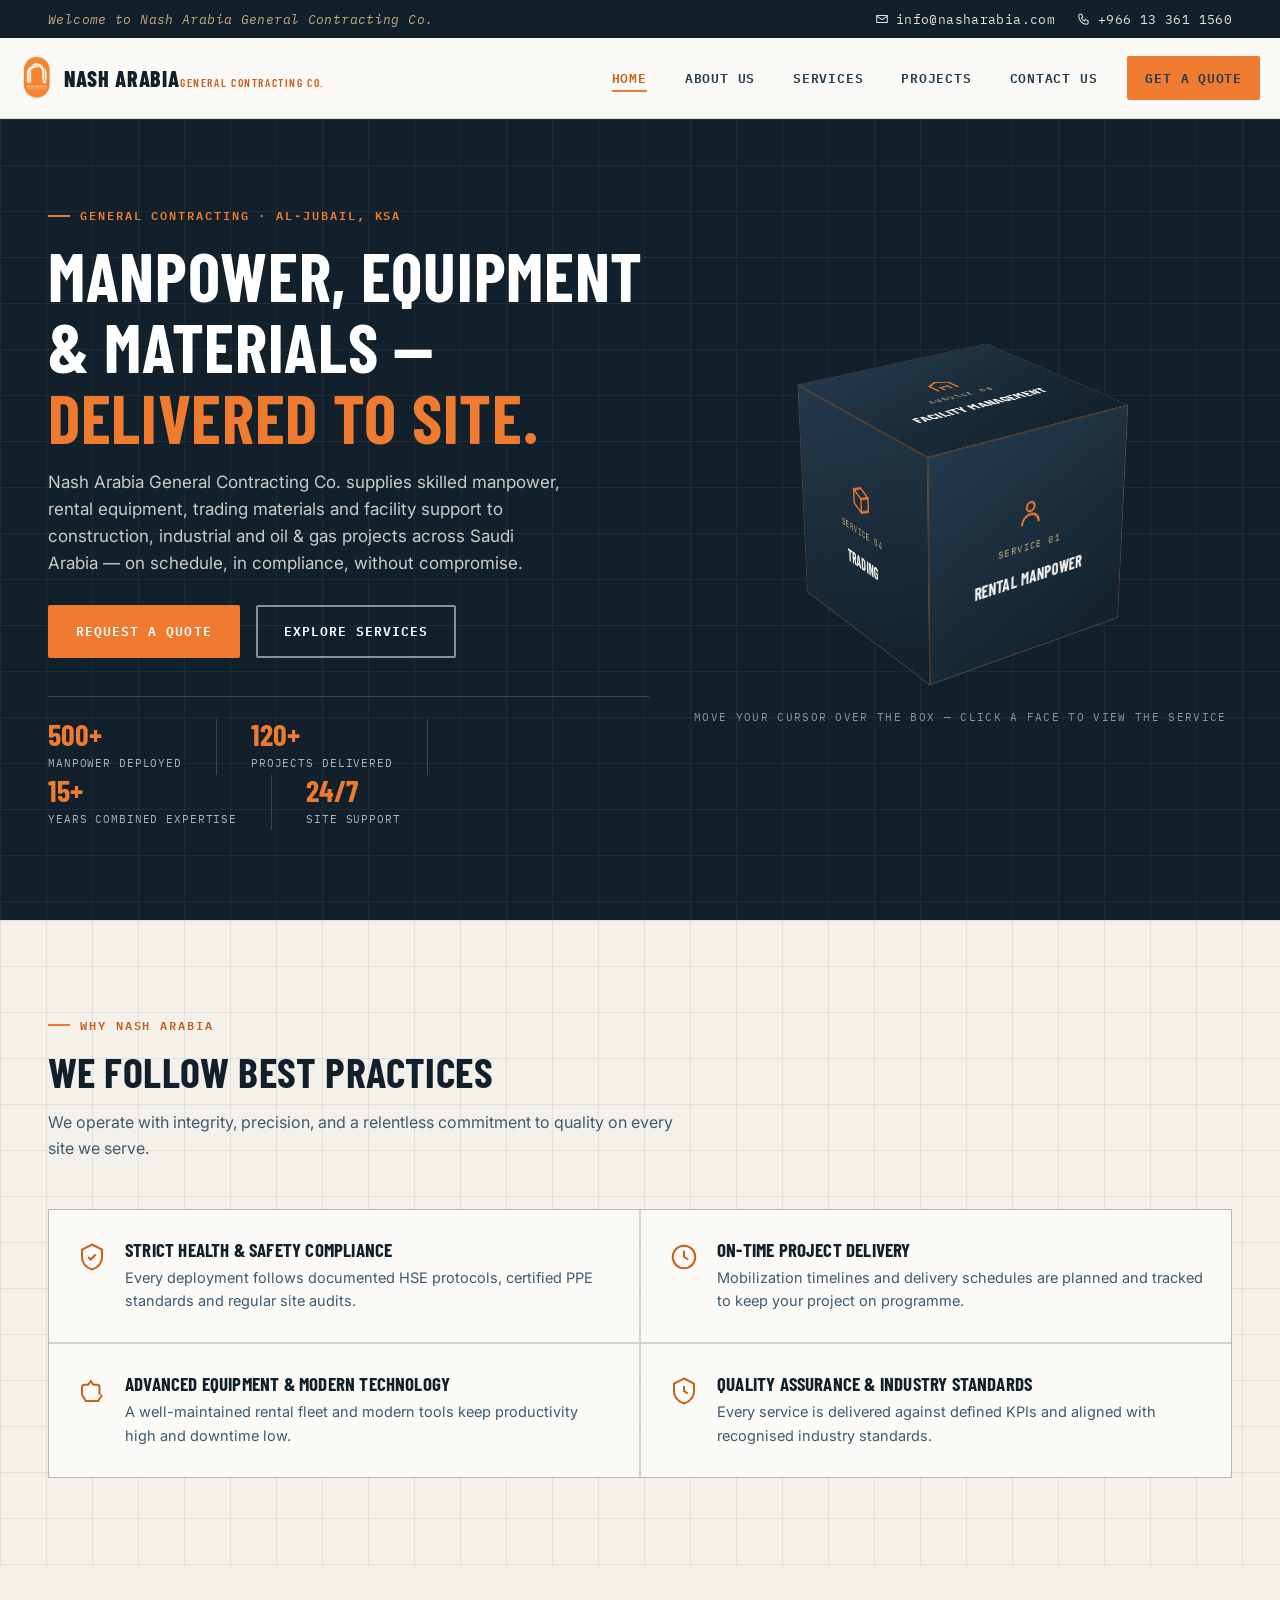
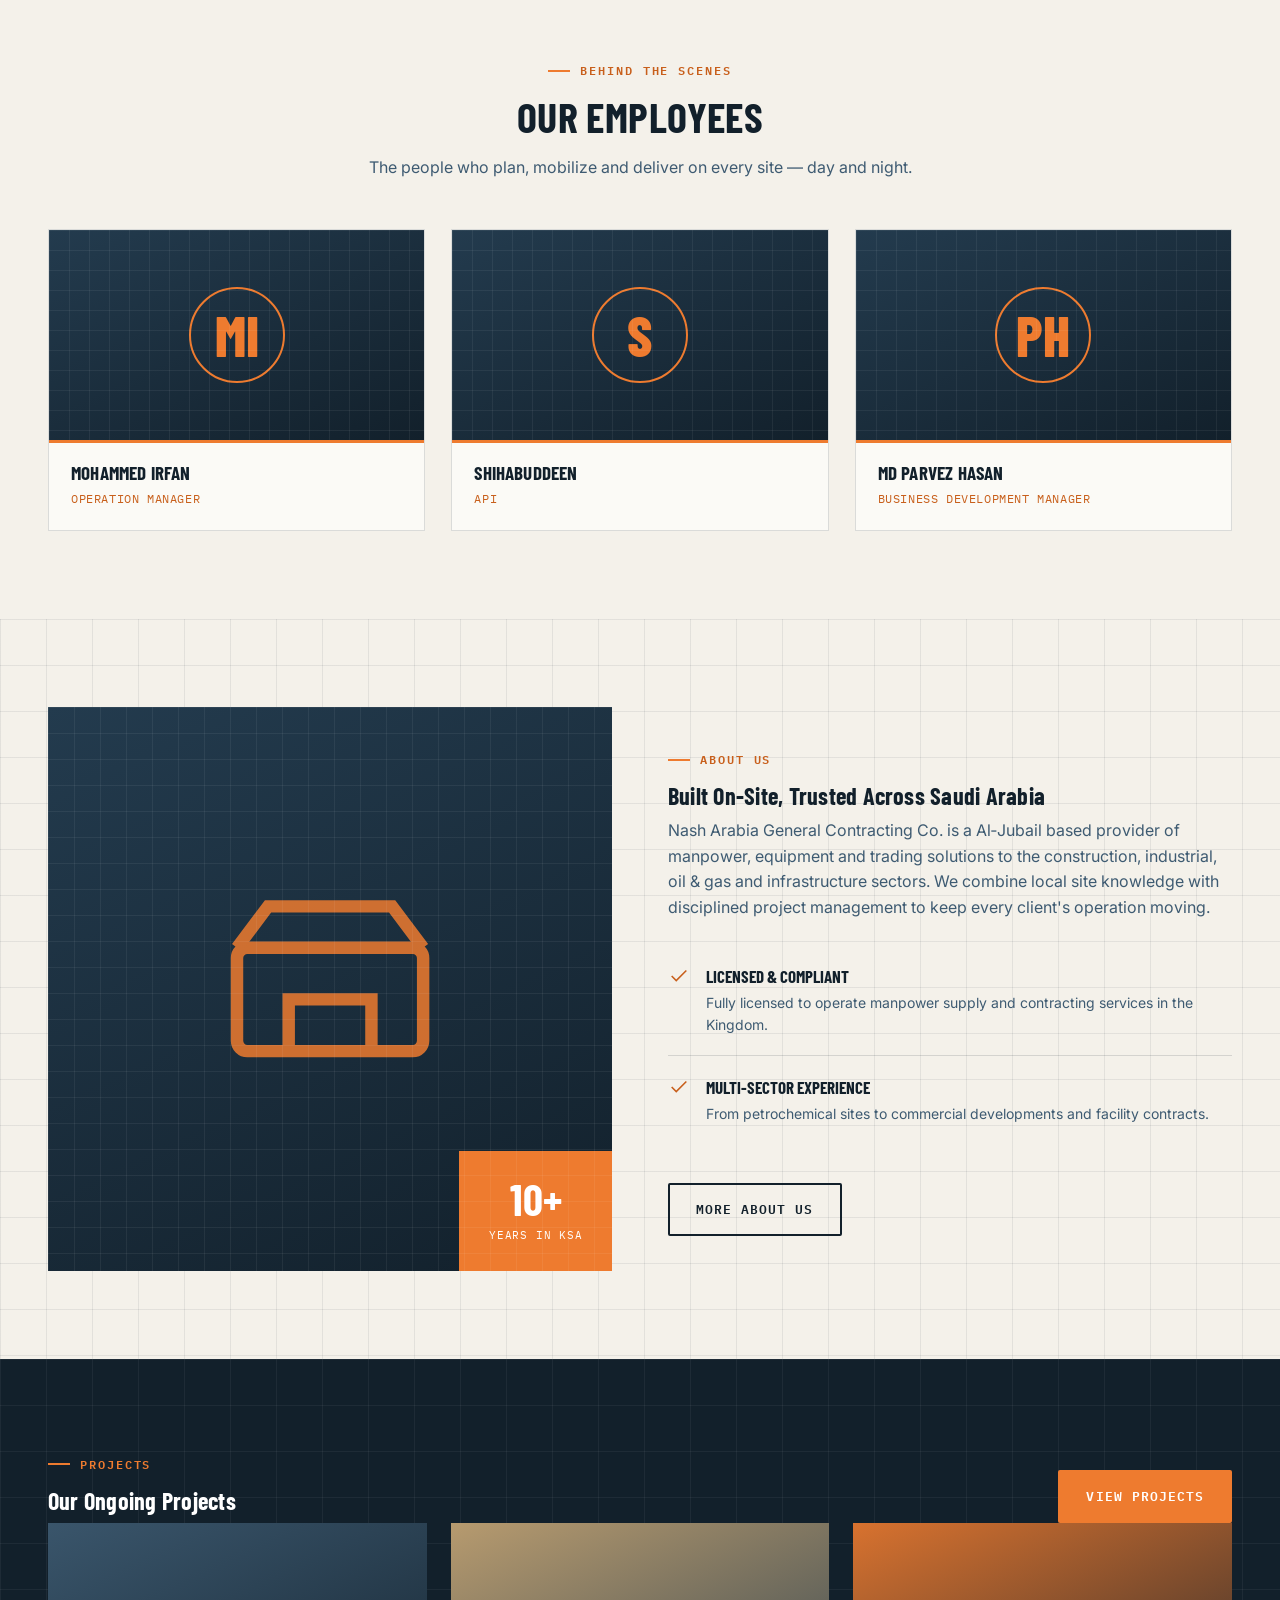
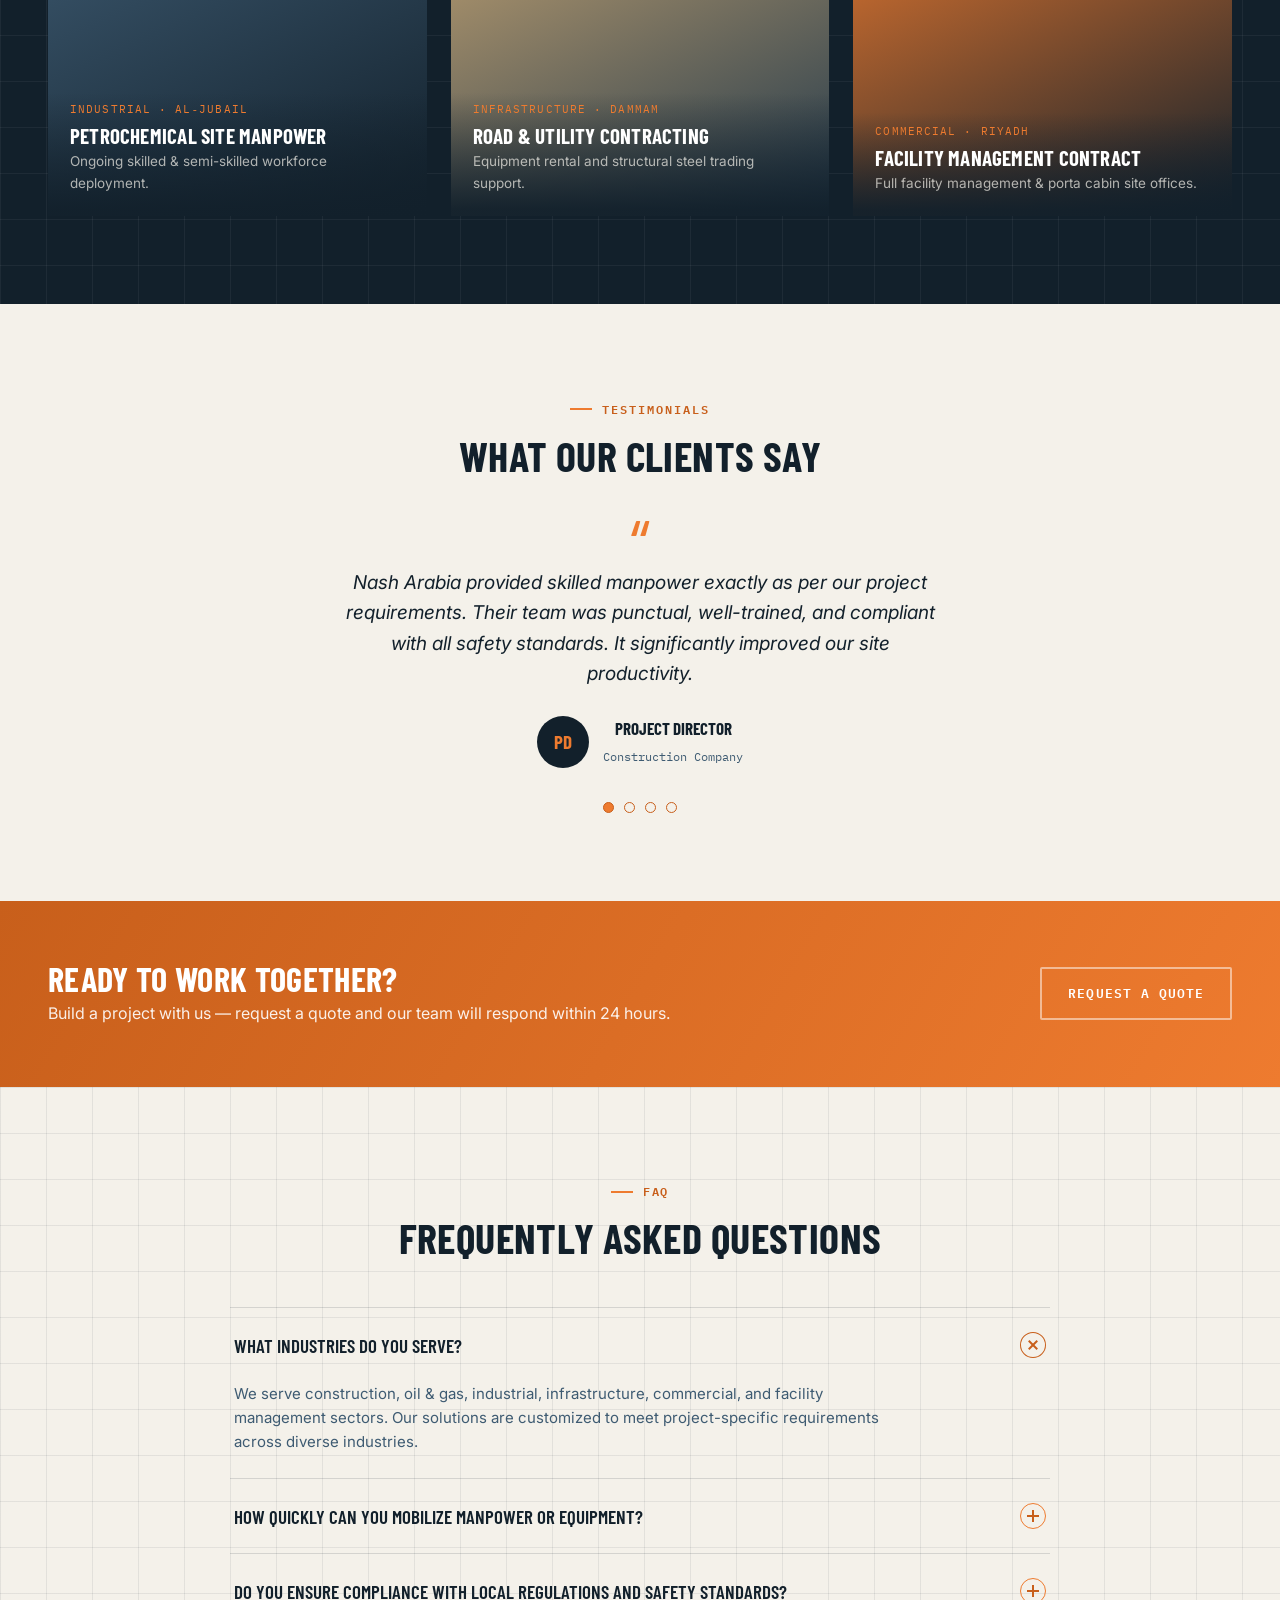
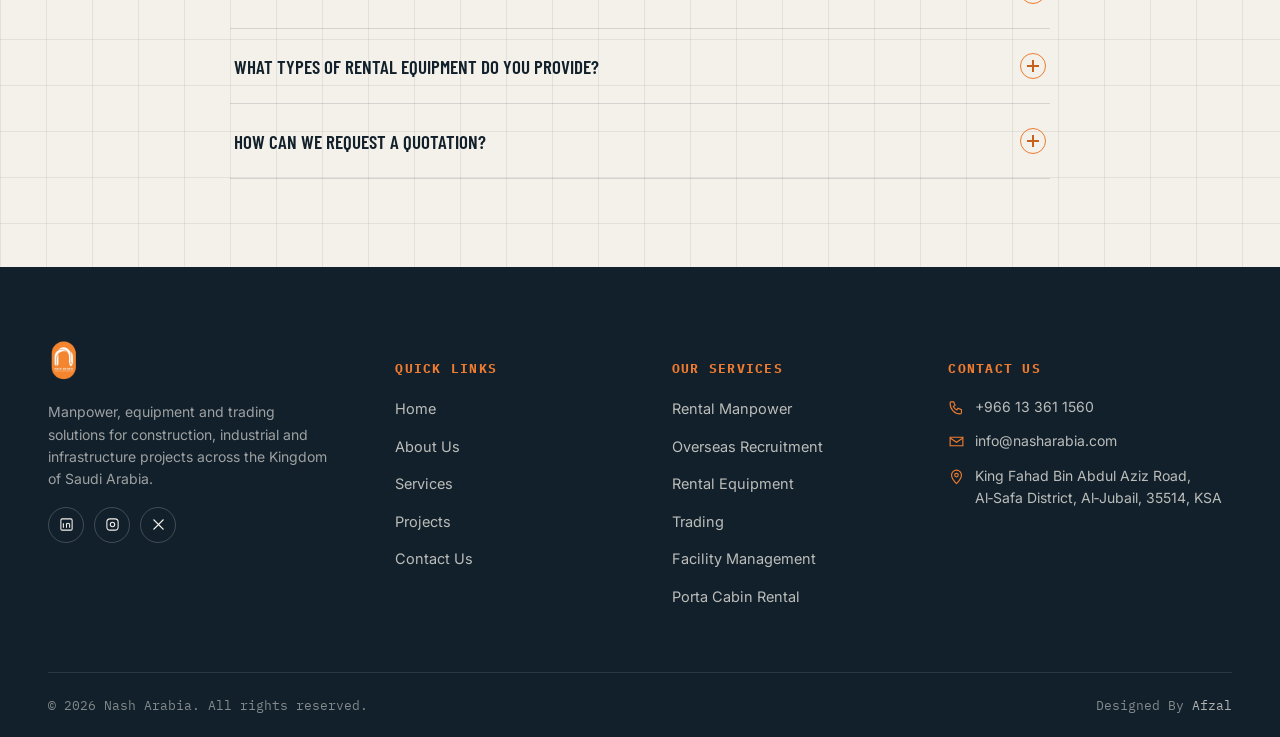
==== index.html @ 028de1a8 "Add files via upload" ====
<!DOCTYPE html>
<html lang="en">
<head>
<meta charset="UTF-8">
<meta name="viewport" content="width=device-width, initial-scale=1.0">
<title>Nash Arabia General Contracting Co. | Manpower, Equipment &amp; Trading — KSA</title>
<meta name="description" content="Nash Arabia General Contracting Co. — rental manpower, overseas recruitment, rental equipment, trading, facility management and porta cabin rental across Saudi Arabia.">
<link rel="icon" href="logo.png">
<link rel="stylesheet" href="styles.css">
</head>
<body>

<!-- ============ TOPBAR ============ -->
<div class="topbar">
  <div class="container">
    <div class="topbar-left">Welcome to Nash Arabia General Contracting Co.</div>
    <div class="topbar-right">
      <span><svg width="14" height="14" viewBox="0 0 24 24" stroke="currentColor" fill="none" stroke-width="1.8"><path d="M3 6h18v12H3z"/><path d="M3 7l9 6 9-6"/></svg> info@nasharabia.com</span>
      <span><svg width="14" height="14" viewBox="0 0 24 24" stroke="currentColor" fill="none" stroke-width="1.8"><path d="M4 4h4l2 5-2.5 1.5a11 11 0 0 0 5 5L14 13l5 2v4a2 2 0 0 1-2 2C9.3 21 3 14.7 3 6a2 2 0 0 1 1-2z"/></svg> +966 13 361 1560</span>
    </div>
  </div>
</div>

<!-- ============ HEADER / NAV ============ -->
<header class="site-header">
  <div class="container nav">
    <a href="index.html" class="brand">
      <img src="logo.png" alt="Nash Arabia General Contracting Co. logo">
      <span class="brand-word"><span class="l1">NASH ARABIA</span><span class="l2">General Contracting Co.</span></span>
    </a>
    <nav class="nav-links">
      <a href="index.html" class="active">Home</a>
      <a href="about.html">About Us</a>
      <a href="services.html">Services</a>
      <a href="projects.html">Projects</a>
      <a href="contact.html">Contact Us</a>
      <a href="contact.html" class="btn btn-primary nav-cta">Get a Quote</a>
    </nav>
    <button class="nav-toggle" aria-label="Toggle menu"><span></span><span></span><span></span></button>
  </div>
</header>

<!-- ============ HERO ============ -->
<section class="hero dark-blueprint">
  <div class="container">
    <div>
      <div class="tag">General Contracting · Al‑Jubail, KSA</div>
      <h1>Manpower, Equipment &amp; Materials — <em>Delivered to Site.</em></h1>
      <p class="lede">Nash Arabia General Contracting Co. supplies skilled manpower, rental equipment, trading materials and facility support to construction, industrial and oil &amp; gas projects across Saudi Arabia — on schedule, in compliance, without compromise.</p>
      <div class="hero-ctas">
        <a href="contact.html" class="btn btn-primary">Request a Quote</a>
        <a href="services.html" class="btn btn-outline-light">Explore Services</a>
      </div>
      <div class="hero-stats">
        <div><b>500+</b><span>Manpower Deployed</span></div>
        <div><b>120+</b><span>Projects Delivered</span></div>
        <div><b>15+</b><span>Years Combined Expertise</span></div>
        <div><b>24/7</b><span>Site Support</span></div>
      </div>
    </div>
    <div>
      <div class="cube-stage">
        <div class="cube">
          <a href="services.html#manpower" class="cube__face cube__face--front">
            <svg viewBox="0 0 24 24"><circle cx="12" cy="7.5" r="3.2"/><path d="M5 20c0-3.9 3.1-7 7-7s7 3.1 7 7"/></svg>
            <span class="fn">Service 01</span><span class="ft">Rental Manpower</span>
          </a>
          <a href="services.html#recruitment" class="cube__face cube__face--back">
            <svg viewBox="0 0 24 24"><circle cx="9" cy="8" r="3"/><path d="M2.5 20c0-3.6 2.9-6.5 6.5-6.5s6.5 2.9 6.5 6.5"/><path d="M17 4l2 2 4-4"/></svg>
            <span class="fn">Service 02</span><span class="ft">Overseas Recruitment</span>
          </a>
          <a href="services.html#equipment" class="cube__face cube__face--right">
            <svg viewBox="0 0 24 24"><path d="M3 16l2-7h6l2 7"/><circle cx="7" cy="18" r="1.8"/><circle cx="16" cy="18" r="1.8"/><path d="M13 16h6l2-4h-4"/></svg>
            <span class="fn">Service 03</span><span class="ft">Rental Equipment</span>
          </a>
          <a href="services.html#trading" class="cube__face cube__face--left">
            <svg viewBox="0 0 24 24"><path d="M3 7l9-4 9 4-9 4-9-4z"/><path d="M3 7v10l9 4 9-4V7"/><path d="M12 11v10"/></svg>
            <span class="fn">Service 04</span><span class="ft">Trading</span>
          </a>
          <a href="services.html#facility" class="cube__face cube__face--top">
            <svg viewBox="0 0 24 24"><path d="M4 21V9l8-5 8 5v12"/><path d="M9 21v-6h6v6"/></svg>
            <span class="fn">Service 05</span><span class="ft">Facility Management</span>
          </a>
          <a href="services.html#cabins" class="cube__face cube__face--bottom">
            <svg viewBox="0 0 24 24"><rect x="3" y="8" width="18" height="10" rx="1"/><path d="M3 8l3-4h12l3 4"/><path d="M9 18v-5h6v5"/></svg>
            <span class="fn">Service 06</span><span class="ft">Porta Cabin Rental</span>
          </a>
        </div>
      </div>
      <div class="cube-hint">Move your cursor over the box — click a face to view the service</div>
    </div>
  </div>
</section>

<!-- ============ BEST PRACTICES ============ -->
<section class="blueprint-bg">
  <div class="container">
    <div class="section-head reveal">
      <div class="tag">Why Nash Arabia</div>
      <h2>We Follow Best Practices</h2>
      <p>We operate with integrity, precision, and a relentless commitment to quality on every site we serve.</p>
    </div>
    <div class="practice-grid reveal">
      <div class="practice-item">
        <svg viewBox="0 0 24 24"><path d="M12 2l8 4v6c0 5-3.4 8.4-8 10-4.6-1.6-8-5-8-10V6l8-4z"/><path d="M9 12l2 2 4-4"/></svg>
        <div><h4>Strict Health &amp; Safety Compliance</h4><p>Every deployment follows documented HSE protocols, certified PPE standards and regular site audits.</p></div>
      </div>
      <div class="practice-item">
        <svg viewBox="0 0 24 24"><circle cx="12" cy="12" r="9"/><path d="M12 7v5l3.5 2"/></svg>
        <div><h4>On-Time Project Delivery</h4><p>Mobilization timelines and delivery schedules are planned and tracked to keep your project on programme.</p></div>
      </div>
      <div class="practice-item">
        <svg viewBox="0 0 24 24"><path d="M4 15V9a2 2 0 0 1 2-2h3l2-3 2 3h3a2 2 0 0 1 2 2v6"/><path d="M4 15l3 5h10l3-5"/></svg>
        <div><h4>Advanced Equipment &amp; Modern Technology</h4><p>A well-maintained rental fleet and modern tools keep productivity high and downtime low.</p></div>
      </div>
      <div class="practice-item">
        <svg viewBox="0 0 24 24"><path d="M12 2l8 4v6c0 5-3.4 8.4-8 10-4.6-1.6-8-5-8-10V6l8-4z"/><path d="M12 8v4l3 2"/></svg>
        <div><h4>Quality Assurance &amp; Industry Standards</h4><p>Every service is delivered against defined KPIs and aligned with recognised industry standards.</p></div>
      </div>
    </div>
  </div>
</section>

<!-- ============ BEHIND THE SCENES / EMPLOYEES ============ -->
<section>
  <div class="container">
    <div class="section-head center reveal">
      <div class="tag">Behind The Scenes</div>
      <h2>Our Employees</h2>
      <p class="center">The people who plan, mobilize and deliver on every site — day and night.</p>
    </div>
    <div class="team-grid reveal">
      <div class="team-card">
        <div class="team-photo"><span class="initials">MI</span></div>
        <div class="team-info"><h4>Mohammed Irfan</h4><span>Operation Manager</span></div>
      </div>
      <div class="team-card">
        <div class="team-photo"><span class="initials">S</span></div>
        <div class="team-info"><h4>Shihabuddeen</h4><span>API</span></div>
      </div>
      <div class="team-card">
        <div class="team-photo"><span class="initials">PH</span></div>
        <div class="team-info"><h4>MD Parvez Hasan</h4><span>Business Development Manager</span></div>
      </div>
    </div>
  </div>
</section>

<!-- ============ ABOUT TEASER ============ -->
<section class="blueprint-bg">
  <div class="container split">
    <div class="reveal">
      <div class="about-visual">
        <div class="about-icon">
          <svg viewBox="0 0 24 24"><rect x="3" y="8" width="18" height="10" rx="1"/><path d="M3 8l3-4h12l3 4"/><path d="M8 18v-5h8v5"/></svg>
        </div>
        <div class="about-badge"><b>10+</b><span>Years in KSA</span></div>
      </div>
    </div>
    <div class="reveal">
      <div class="tag">About Us</div>
      <h2>Built On-Site, Trusted Across Saudi Arabia</h2>
      <p style="color:var(--steel-light);font-size:16px;">Nash Arabia General Contracting Co. is a Al‑Jubail based provider of manpower, equipment and trading solutions to the construction, industrial, oil &amp; gas and infrastructure sectors. We combine local site knowledge with disciplined project management to keep every client's operation moving.</p>
      <ul class="value-list">
        <li><svg viewBox="0 0 24 24"><path d="M20 6L9 17l-5-5"/></svg><div><b>Licensed &amp; Compliant</b><p>Fully licensed to operate manpower supply and contracting services in the Kingdom.</p></div></li>
        <li><svg viewBox="0 0 24 24"><path d="M20 6L9 17l-5-5"/></svg><div><b>Multi-Sector Experience</b><p>From petrochemical sites to commercial developments and facility contracts.</p></div></li>
      </ul>
      <a href="about.html" class="btn btn-outline mt-40">More About Us</a>
    </div>
  </div>
</section>

<!-- ============ PROJECTS TEASER ============ -->
<section class="dark-blueprint">
  <div class="container">
    <div class="split-head reveal">
      <div>
        <div class="tag">Projects</div>
        <h2 style="color:var(--white);">Our Ongoing Projects</h2>
      </div>
      <a href="projects.html" class="btn btn-primary">View Projects</a>
    </div>
    <div class="projects-grid reveal">
      <div class="project-card">
        <div class="pv" style="background:linear-gradient(155deg,#3E5B72,#12202B);"></div>
        <div class="ov"><div class="pf">Industrial · Al‑Jubail</div><h4>Petrochemical Site Manpower</h4><p>Ongoing skilled &amp; semi-skilled workforce deployment.</p></div>
      </div>
      <div class="project-card">
        <div class="pv" style="background:linear-gradient(155deg,#C9A876,#233B4E);"></div>
        <div class="ov"><div class="pf">Infrastructure · Dammam</div><h4>Road &amp; Utility Contracting</h4><p>Equipment rental and structural steel trading support.</p></div>
      </div>
      <div class="project-card">
        <div class="pv" style="background:linear-gradient(155deg,#EE7B2F,#12202B);"></div>
        <div class="ov"><div class="pf">Commercial · Riyadh</div><h4>Facility Management Contract</h4><p>Full facility management &amp; porta cabin site offices.</p></div>
      </div>
    </div>
  </div>
</section>

<!-- ============ TESTIMONIALS ============ -->
<section>
  <div class="container">
    <div class="section-head center reveal">
      <div class="tag">Testimonials</div>
      <h2>What Our Clients Say</h2>
    </div>
    <div class="testi-wrap reveal">
      <div class="testi-slide active">
        <span class="quote-mark">&ldquo;</span>
        <p>Nash Arabia provided skilled manpower exactly as per our project requirements. Their team was punctual, well-trained, and compliant with all safety standards. It significantly improved our site productivity.</p>
        <div class="testi-person"><div class="testi-avatar">PD</div><div><b>Project Director</b><span>Construction Company</span></div></div>
      </div>
      <div class="testi-slide">
        <span class="quote-mark">&ldquo;</span>
        <p>The overseas recruitment process was smooth and transparent. From documentation to mobilization, everything was handled professionally. We received qualified candidates within the committed timeline.</p>
        <div class="testi-person"><div class="testi-avatar">NM</div><div><b>Nathan Marshall</b><span>HR Manager, Industrial Group</span></div></div>
      </div>
      <div class="testi-slide">
        <span class="quote-mark">&ldquo;</span>
        <p>The equipment supplied was well-maintained and delivered on schedule. Their quick response for support and replacements ensured zero downtime on our project.</p>
        <div class="testi-person"><div class="testi-avatar">AS</div><div><b>Adil Sheikh</b><span>Site Manager, Infrastructure Project</span></div></div>
      </div>
      <div class="testi-slide">
        <span class="quote-mark">&ldquo;</span>
        <p>Working with Nash Arabia on our facility contract has been seamless. Their team is responsive, organized, and genuinely invested in keeping our operations running smoothly.</p>
        <div class="testi-person"><div class="testi-avatar">RK</div><div><b>Rashid Al-Kahtani</b><span>Facilities Lead, Commercial Group</span></div></div>
      </div>
      <div class="testi-nav"></div>
    </div>
  </div>
</section>

<!-- ============ CTA BANNER ============ -->
<section class="cta-banner">
  <div class="container">
    <div>
      <h3>Ready to Work Together?</h3>
      <p>Build a project with us — request a quote and our team will respond within 24 hours.</p>
    </div>
    <a href="contact.html" class="btn btn-outline-light">Request a Quote</a>
  </div>
</section>

<!-- ============ FAQ ============ -->
<section class="blueprint-bg">
  <div class="container">
    <div class="section-head center reveal">
      <div class="tag">FAQ</div>
      <h2>Frequently Asked Questions</h2>
    </div>
    <div class="faq-list reveal">
      <div class="faq-item open">
        <button class="faq-q"><span>What industries do you serve?</span><span class="plus"></span></button>
        <div class="faq-a" style="max-height:120px;"><p>We serve construction, oil &amp; gas, industrial, infrastructure, commercial, and facility management sectors. Our solutions are customized to meet project-specific requirements across diverse industries.</p></div>
      </div>
      <div class="faq-item">
        <button class="faq-q"><span>How quickly can you mobilize manpower or equipment?</span><span class="plus"></span></button>
        <div class="faq-a"><p>In most cases we mobilize pre-vetted manpower and available equipment within 48–72 hours of a confirmed order, depending on trade category and site location within the Kingdom.</p></div>
      </div>
      <div class="faq-item">
        <button class="faq-q"><span>Do you ensure compliance with local regulations and safety standards?</span><span class="plus"></span></button>
        <div class="faq-a"><p>Yes. All personnel and equipment are deployed in line with Saudi labour law, GOSI requirements and site-specific HSE standards, with documentation maintained throughout the contract.</p></div>
      </div>
      <div class="faq-item">
        <button class="faq-q"><span>What types of rental equipment do you provide?</span><span class="plus"></span></button>
        <div class="faq-a"><p>Our fleet includes cranes, generators, scaffolding, forklifts, welding units and general site machinery, alongside porta cabins for site offices and accommodation.</p></div>
      </div>
      <div class="faq-item">
        <button class="faq-q"><span>How can we request a quotation?</span><span class="plus"></span></button>
        <div class="faq-a"><p>Submit your requirement through our contact form or call our office directly — our team will respond with a detailed quotation within 24 hours.</p></div>
      </div>
    </div>
  </div>
</section>

<!-- ============ FOOTER ============ -->
<footer>
  <div class="container">
    <div class="footer-grid">
      <div class="footer-brand">
        <img src="logo.png" alt="Nash Arabia logo">
        <p>Manpower, equipment and trading solutions for construction, industrial and infrastructure projects across the Kingdom of Saudi Arabia.</p>
        <div class="footer-social">
          <a href="#" aria-label="LinkedIn"><svg viewBox="0 0 24 24"><rect x="3" y="3" width="18" height="18" rx="2"/><path d="M7 10v7M7 7v.01M12 17v-4.5a2.5 2.5 0 0 1 5 0V17M12 17v-7"/></svg></a>
          <a href="#" aria-label="Instagram"><svg viewBox="0 0 24 24"><rect x="3" y="3" width="18" height="18" rx="5"/><circle cx="12" cy="12" r="3.5"/><path d="M17.5 6.5h.01"/></svg></a>
          <a href="#" aria-label="X"><svg viewBox="0 0 24 24"><path d="M4 4l16 16M20 4L4 20"/></svg></a>
        </div>
      </div>
      <div>
        <h5>Quick Links</h5>
        <ul>
          <li><a href="index.html">Home</a></li>
          <li><a href="about.html">About Us</a></li>
          <li><a href="services.html">Services</a></li>
          <li><a href="projects.html">Projects</a></li>
          <li><a href="contact.html">Contact Us</a></li>
        </ul>
      </div>
      <div>
        <h5>Our Services</h5>
        <ul>
          <li><a href="services.html#manpower">Rental Manpower</a></li>
          <li><a href="services.html#recruitment">Overseas Recruitment</a></li>
          <li><a href="services.html#equipment">Rental Equipment</a></li>
          <li><a href="services.html#trading">Trading</a></li>
          <li><a href="services.html#facility">Facility Management</a></li>
          <li><a href="services.html#cabins">Porta Cabin Rental</a></li>
        </ul>
      </div>
      <div>
        <h5>Contact Us</h5>
        <ul class="foot-contact">
          <li><svg viewBox="0 0 24 24"><path d="M4 4h4l2 5-2.5 1.5a11 11 0 0 0 5 5L14 13l5 2v4a2 2 0 0 1-2 2C9.3 21 3 14.7 3 6a2 2 0 0 1 1-2z"/></svg><span>+966 13 361 1560</span></li>
          <li><svg viewBox="0 0 24 24"><path d="M3 6h18v12H3z"/><path d="M3 7l9 6 9-6"/></svg><span>info@nasharabia.com</span></li>
          <li><svg viewBox="0 0 24 24"><path d="M12 22s7-6.5 7-12a7 7 0 1 0-14 0c0 5.5 7 12 7 12z"/><circle cx="12" cy="10" r="2.5"/></svg><span>King Fahad Bin Abdul Aziz Road, Al‑Safa District, Al‑Jubail, 35514, KSA</span></li>
        </ul>
      </div>
    </div>
    <div class="foot-bottom">
      <span>© 2026 Nash Arabia. All rights reserved.</span>
      <span>Designed By <a href="#">Afzal</a></span>
    </div>
  </div>
</footer>

<script src="script.js"></script>
</body>
</html>
---- styles.css ----
/* ============================================================
   NASH ARABIA — General Contracting Co.
   Design system: Industrial Blueprint
   ============================================================ */

@import url('https://fonts.googleapis.com/css2?family=Barlow+Condensed:wght@500;600;700;800&family=Inter:wght@400;500;600;700&family=IBM+Plex+Mono:wght@500;600&display=swap');

:root{
  --ink:#12202B;
  --steel:#233B4E;
  --steel-light:#3E5B72;
  --concrete:#F4F1EA;
  --concrete-dark:#E7E1D2;
  --paper:#FBFAF6;
  --orange:#EE7B2F;
  --orange-dark:#C85F1B;
  --sand:#C9A876;
  --white:#FFFFFF;
  --line: rgba(18,32,43,0.14);
  --line-soft: rgba(18,32,43,0.08);
  --shadow: 0 12px 32px rgba(18,32,43,0.14);
  --radius: 2px;
  --maxw: 1240px;
}

*,*::before,*::after{box-sizing:border-box;}
html{scroll-behavior:smooth;}
body{
  margin:0;
  font-family:'Inter',sans-serif;
  background:var(--concrete);
  color:var(--ink);
  line-height:1.6;
  -webkit-font-smoothing:antialiased;
}
img{max-width:100%;display:block;}
a{color:inherit;text-decoration:none;}
h1,h2,h3,h4{
  font-family:'Barlow Condensed',sans-serif;
  font-weight:700;
  line-height:1.05;
  margin:0 0 .4em;
  letter-spacing:.01em;
}
p{margin:0 0 1em;}
ul{margin:0;padding:0;list-style:none;}
button{font-family:inherit;cursor:pointer;}
.container{max-width:var(--maxw);margin:0 auto;padding:0 28px;}

:focus-visible{outline:3px solid var(--orange);outline-offset:3px;}

@media (prefers-reduced-motion: reduce){
  *{animation-duration:.001ms !important;animation-iteration-count:1 !important;transition-duration:.001ms !important;scroll-behavior:auto !important;}
}

/* ---------- blueprint texture ---------- */
.blueprint-bg{
  background-image:
    linear-gradient(var(--line-soft) 1px, transparent 1px),
    linear-gradient(90deg, var(--line-soft) 1px, transparent 1px);
  background-size: 46px 46px;
}
.dark-blueprint{
  background-color:var(--ink);
  background-image:
    linear-gradient(rgba(255,255,255,0.05) 1px, transparent 1px),
    linear-gradient(90deg, rgba(255,255,255,0.05) 1px, transparent 1px);
  background-size: 46px 46px;
  color:var(--concrete);
}

/* ---------- eyebrow / spec tag ---------- */
.tag{
  display:inline-flex;
  align-items:center;
  gap:10px;
  font-family:'IBM Plex Mono',monospace;
  font-size:12px;
  font-weight:600;
  letter-spacing:.16em;
  text-transform:uppercase;
  color:var(--orange-dark);
  margin-bottom:14px;
}
.tag::before{content:'';width:22px;height:2px;background:var(--orange);display:inline-block;}
.dark-blueprint .tag{color:var(--orange);}
.dark-blueprint .tag::before{background:var(--orange);}

/* ---------- buttons ---------- */
.btn{
  display:inline-flex;
  align-items:center;
  gap:10px;
  padding:14px 26px;
  font-family:'IBM Plex Mono',monospace;
  font-size:13px;
  font-weight:600;
  letter-spacing:.08em;
  text-transform:uppercase;
  border:2px solid transparent;
  border-radius:var(--radius);
  transition:transform .18s ease, background .18s ease, color .18s ease, border-color .18s ease;
  white-space:nowrap;
}
.btn-primary{background:var(--orange);color:var(--white);}
.btn-primary:hover{background:var(--orange-dark);transform:translateY(-2px);}
.btn-outline{border-color:var(--ink);color:var(--ink);}
.btn-outline:hover{background:var(--ink);color:var(--white);transform:translateY(-2px);}
.btn-outline-light{border-color:rgba(255,255,255,.5);color:var(--white);}
.btn-outline-light:hover{background:var(--white);color:var(--ink);border-color:var(--white);transform:translateY(-2px);}
.btn-block{width:100%;justify-content:center;}

/* ============================================================
   HEADER / NAV
   ============================================================ */
.topbar{
  background:var(--ink);
  color:var(--concrete-dark);
  font-family:'IBM Plex Mono',monospace;
  font-size:12.5px;
  letter-spacing:.03em;
}
.topbar .container{
  display:flex;justify-content:space-between;align-items:center;
  padding-top:9px;padding-bottom:9px;
  flex-wrap:wrap;gap:6px 22px;
}
.topbar a{color:var(--concrete-dark);transition:color .15s ease;}
.topbar a:hover{color:var(--orange);}
.topbar-left{color:var(--sand);font-style:italic;}
.topbar-right{display:flex;gap:22px;align-items:center;}
.topbar-right span{display:inline-flex;align-items:center;gap:7px;}

header.site-header{
  position:sticky;top:0;z-index:100;
  background:rgba(251,250,246,0.92);
  backdrop-filter:blur(10px);
  border-bottom:1px solid var(--line);
}
.nav{
  display:flex;align-items:center;justify-content:space-between;
  padding:14px 0;
}
.brand{display:flex;align-items:center;gap:12px;}
.brand img{height:52px;width:auto;}
.brand-word{font-family:'Barlow Condensed',sans-serif;line-height:1;}
.brand-word .l1{font-size:22px;font-weight:800;letter-spacing:.04em;color:var(--ink);}
.brand-word .l2{font-size:11.5px;font-weight:600;letter-spacing:.14em;color:var(--orange-dark);text-transform:uppercase;}

.nav-links{display:flex;align-items:center;gap:6px;}
.nav-links a{
  font-family:'IBM Plex Mono',monospace;
  font-size:13px;font-weight:600;letter-spacing:.06em;text-transform:uppercase;
  padding:10px 16px;position:relative;color:var(--steel);
  transition:color .15s ease;
}
.nav-links a::after{
  content:'';position:absolute;left:16px;right:16px;bottom:6px;height:2px;
  background:var(--orange);transform:scaleX(0);transform-origin:left;
  transition:transform .2s ease;
}
.nav-links a:hover,.nav-links a.active{color:var(--orange-dark);}
.nav-links a:hover::after,.nav-links a.active::after{transform:scaleX(1);}
.nav-cta{margin-left:8px;}

.nav-toggle{display:none;background:none;border:2px solid var(--ink);padding:8px 10px;border-radius:var(--radius);}
.nav-toggle span{display:block;width:22px;height:2px;background:var(--ink);margin:4px 0;}

@media (max-width:960px){
  .nav-toggle{display:block;}
  .nav-links{
    position:absolute;top:100%;left:0;right:0;
    background:var(--paper);
    flex-direction:column;align-items:stretch;
    padding:10px 22px 22px;
    border-bottom:1px solid var(--line);
    display:none;
    box-shadow:var(--shadow);
  }
  .nav-links.open{display:flex;}
  .nav-links a{padding:14px 4px;border-bottom:1px solid var(--line-soft);}
  .nav-cta{margin:12px 0 0;}
  .topbar-left{display:none;}
}

/* ============================================================
   HERO + 3D CUBE
   ============================================================ */
.hero{
  position:relative;
  overflow:hidden;
  padding:80px 0 90px;
}
.hero .container{
  display:grid;
  grid-template-columns:1.05fr .95fr;
  gap:40px;
  align-items:center;
}
.hero h1{
  font-size:clamp(40px,5.6vw,68px);
  color:var(--white);
  text-transform:uppercase;
  margin-bottom:.22em;
}
.hero h1 em{font-style:normal;color:var(--orange);}
.hero .lede{
  color:rgba(244,241,234,0.82);
  font-size:17px;
  max-width:520px;
  margin-bottom:28px;
}
.hero-ctas{display:flex;gap:16px;flex-wrap:wrap;margin-bottom:38px;}
.hero-stats{display:flex;gap:0;border-top:1px solid rgba(255,255,255,.18);padding-top:22px;flex-wrap:wrap;}
.hero-stats div{padding-right:34px;margin-right:34px;border-right:1px solid rgba(255,255,255,.18);}
.hero-stats div:last-child{border-right:none;margin-right:0;padding-right:0;}
.hero-stats b{display:block;font-family:'Barlow Condensed',sans-serif;font-size:30px;color:var(--orange);line-height:1;}
.hero-stats span{font-family:'IBM Plex Mono',monospace;font-size:11px;letter-spacing:.08em;text-transform:uppercase;color:rgba(244,241,234,.7);}

/* --- cube --- */
.cube-stage{
  display:flex;justify-content:center;align-items:center;
  height:400px;
  perspective:1500px;
}
.cube-hint{
  text-align:center;font-family:'IBM Plex Mono',monospace;font-size:11px;
  letter-spacing:.12em;text-transform:uppercase;color:rgba(244,241,234,.55);
  margin-top:6px;
}
.cube{
  position:relative;
  width:230px;height:230px;
  transform-style:preserve-3d;
  transform:rotateX(-24deg) rotateY(35deg);
  animation:cubeSpin 16s linear infinite;
  transition:transform .12s ease-out;
  will-change:transform;
}
.cube-stage:hover .cube, .cube.is-active{animation-play-state:paused;}
@keyframes cubeSpin{
  from{transform:rotateX(-24deg) rotateY(0deg);}
  to{transform:rotateX(-24deg) rotateY(360deg);}
}
.cube__face{
  position:absolute;width:230px;height:230px;
  display:flex;flex-direction:column;align-items:center;justify-content:center;
  gap:10px;text-align:center;padding:18px;
  background:linear-gradient(155deg, rgba(35,59,78,0.92), rgba(18,32,43,0.96));
  border:1px solid rgba(238,123,47,0.35);
  color:var(--concrete);
  backface-visibility:hidden;
  transition:background .2s ease, border-color .2s ease;
}
.cube__face:hover{background:linear-gradient(155deg, rgba(238,123,47,0.92), rgba(200,95,27,0.95));border-color:var(--white);}
.cube__face svg{width:34px;height:34px;stroke:var(--orange);fill:none;stroke-width:1.6;transition:stroke .2s ease;}
.cube__face:hover svg{stroke:var(--white);}
.cube__face .fn{font-family:'IBM Plex Mono',monospace;font-size:10px;letter-spacing:.14em;color:var(--sand);text-transform:uppercase;}
.cube__face .ft{font-family:'Barlow Condensed',sans-serif;font-size:18px;font-weight:700;letter-spacing:.01em;text-transform:uppercase;}
.cube__face--front{transform:translateZ(115px);}
.cube__face--back{transform:rotateY(180deg) translateZ(115px);}
.cube__face--right{transform:rotateY(90deg) translateZ(115px);}
.cube__face--left{transform:rotateY(-90deg) translateZ(115px);}
.cube__face--top{transform:rotateX(90deg) translateZ(115px);}
.cube__face--bottom{transform:rotateX(-90deg) translateZ(115px);}

/* ============================================================
   SECTION SCAFFOLDING
   ============================================================ */
section{padding:88px 0;}
.section-head{max-width:640px;margin-bottom:48px;}
.section-head h2{font-size:clamp(28px,3.6vw,42px);text-transform:uppercase;}
.section-head p{color:var(--steel-light);font-size:16px;}
.split-head{
  display:flex;justify-content:space-between;align-items:flex-end;gap:24px;flex-wrap:wrap;
}

/* page header banner (inner pages) */
.page-banner{
  padding:150px 0 60px;
  position:relative;
}
.page-banner h1{
  color:var(--white);font-size:clamp(34px,5vw,54px);text-transform:uppercase;
}
.crumb{
  font-family:'IBM Plex Mono',monospace;font-size:12px;letter-spacing:.1em;
  color:rgba(244,241,234,.65);text-transform:uppercase;
}
.crumb a{color:var(--orange);}

/* ---------- practices / features ---------- */
.practice-grid{
  display:grid;grid-template-columns:repeat(2,1fr);gap:2px;
  background:var(--line);border:1px solid var(--line);
}
.practice-item{
  background:var(--paper);padding:30px 28px;display:flex;gap:18px;align-items:flex-start;
}
.practice-item svg{width:30px;height:30px;flex:none;stroke:var(--orange-dark);fill:none;stroke-width:1.6;margin-top:2px;}
.practice-item h4{font-size:19px;text-transform:uppercase;margin-bottom:6px;}
.practice-item p{color:var(--steel-light);font-size:14.5px;margin:0;}

/* ---------- employees ---------- */
.team-grid{display:grid;grid-template-columns:repeat(3,1fr);gap:26px;}
.team-card{
  background:var(--paper);border:1px solid var(--line);position:relative;overflow:hidden;
  transition:transform .2s ease, box-shadow .2s ease;
}
.team-card:hover{transform:translateY(-6px);box-shadow:var(--shadow);}
.team-photo{
  height:210px;
  background:linear-gradient(155deg,var(--steel),var(--ink));
  display:flex;align-items:center;justify-content:center;position:relative;
}
.team-photo .initials{
  font-family:'Barlow Condensed',sans-serif;font-size:56px;font-weight:800;color:var(--orange);
  border:2px solid var(--orange);width:96px;height:96px;border-radius:50%;
  display:flex;align-items:center;justify-content:center;
}
.team-photo::after{
  content:'';position:absolute;inset:0;
  background-image:linear-gradient(rgba(255,255,255,.06) 1px, transparent 1px),linear-gradient(90deg, rgba(255,255,255,.06) 1px, transparent 1px);
  background-size:20px 20px;
}
.team-info{padding:20px 22px;border-top:3px solid var(--orange);}
.team-info h4{font-size:19px;text-transform:uppercase;margin-bottom:2px;}
.team-info span{font-family:'IBM Plex Mono',monospace;font-size:12px;letter-spacing:.05em;color:var(--orange-dark);text-transform:uppercase;}

/* ---------- services ---------- */
.services-grid{display:grid;grid-template-columns:repeat(3,1fr);gap:24px;}
.service-card{
  background:var(--paper);border:1px solid var(--line);padding:32px 26px;
  transition:transform .2s ease, box-shadow .2s ease, border-color .2s ease;
  position:relative;
}
.service-card:hover{transform:translateY(-6px);box-shadow:var(--shadow);border-color:var(--orange);}
.service-card .ic{
  width:56px;height:56px;border:1.5px solid var(--orange);border-radius:50%;
  display:flex;align-items:center;justify-content:center;margin-bottom:20px;
}
.service-card svg{width:26px;height:26px;stroke:var(--orange-dark);fill:none;stroke-width:1.6;}
.service-card h3{font-size:21px;text-transform:uppercase;margin-bottom:8px;}
.service-card p{color:var(--steel-light);font-size:14.5px;margin-bottom:14px;}
.service-card .more{
  font-family:'IBM Plex Mono',monospace;font-size:12px;letter-spacing:.08em;text-transform:uppercase;color:var(--orange-dark);
  display:inline-flex;align-items:center;gap:6px;
}

/* ---------- projects ---------- */
.projects-grid{display:grid;grid-template-columns:repeat(3,1fr);gap:24px;}
.project-card{
  background:var(--ink);position:relative;overflow:hidden;aspect-ratio:4/3.1;
  display:flex;flex-direction:column;justify-content:flex-end;
}
.project-card .pv{
  position:absolute;inset:0;opacity:.9;
}
.project-card .ov{
  position:relative;z-index:2;padding:22px;
  background:linear-gradient(0deg, rgba(18,32,43,.94) 5%, rgba(18,32,43,0) 90%);
}
.project-card .pf{font-family:'IBM Plex Mono',monospace;font-size:11px;letter-spacing:.1em;color:var(--orange);text-transform:uppercase;margin-bottom:6px;}
.project-card h4{color:var(--white);font-size:21px;text-transform:uppercase;margin-bottom:4px;}
.project-card p{color:rgba(244,241,234,.7);font-size:13.5px;margin:0;}
.project-tags{display:flex;gap:8px;flex-wrap:wrap;margin-top:20px;}
.filter-tag{
  font-family:'IBM Plex Mono',monospace;font-size:12px;letter-spacing:.06em;text-transform:uppercase;
  padding:9px 16px;border:1.5px solid var(--line);background:var(--paper);transition:.15s ease;
}
.filter-tag:hover,.filter-tag.active{background:var(--ink);color:var(--white);border-color:var(--ink);}

/* ---------- testimonials ---------- */
.testi-wrap{position:relative;max-width:760px;margin:0 auto;text-align:center;}
.testi-slide{display:none;}
.testi-slide.active{display:block;animation:fadeUp .5s ease;}
@keyframes fadeUp{from{opacity:0;transform:translateY(14px);}to{opacity:1;transform:translateY(0);}}
.quote-mark{font-family:'Barlow Condensed',sans-serif;font-size:74px;color:var(--orange);line-height:.5;display:block;margin-bottom:6px;}
.testi-slide p{font-size:19px;color:var(--ink);font-style:italic;max-width:600px;margin:0 auto 26px;}
.testi-person{display:flex;align-items:center;justify-content:center;gap:14px;}
.testi-avatar{
  width:52px;height:52px;border-radius:50%;background:var(--ink);color:var(--orange);
  display:flex;align-items:center;justify-content:center;font-family:'Barlow Condensed',sans-serif;font-weight:700;font-size:19px;
}
.testi-person b{display:block;font-family:'Barlow Condensed',sans-serif;font-size:17px;text-transform:uppercase;}
.testi-person span{font-family:'IBM Plex Mono',monospace;font-size:11.5px;color:var(--steel-light);}
.testi-nav{display:flex;justify-content:center;gap:10px;margin-top:34px;}
.testi-nav button{
  width:11px;height:11px;border-radius:50%;border:1.5px solid var(--orange-dark);background:transparent;padding:0;
}
.testi-nav button.active{background:var(--orange);}

/* ---------- CTA banner ---------- */
.cta-banner{
  background:linear-gradient(120deg,var(--orange-dark),var(--orange));
  color:var(--white);padding:60px 0;
}
.cta-banner .container{display:flex;justify-content:space-between;align-items:center;gap:24px;flex-wrap:wrap;}
.cta-banner h3{font-size:clamp(24px,3vw,34px);text-transform:uppercase;margin-bottom:4px;}
.cta-banner p{margin:0;color:rgba(255,255,255,.9);}

/* ---------- FAQ ---------- */
.faq-list{max-width:820px;margin:0 auto;border-top:1px solid var(--line);}
.faq-item{border-bottom:1px solid var(--line);}
.faq-q{
  width:100%;display:flex;justify-content:space-between;align-items:center;gap:16px;
  background:none;border:none;text-align:left;padding:24px 4px;
  font-family:'Barlow Condensed',sans-serif;font-size:19px;font-weight:600;color:var(--ink);text-transform:uppercase;
}
.faq-q .plus{
  flex:none;width:26px;height:26px;border:1.5px solid var(--orange);border-radius:50%;position:relative;transition:transform .25s ease;
}
.faq-q .plus::before,.faq-q .plus::after{
  content:'';position:absolute;background:var(--orange-dark);
}
.faq-q .plus::before{top:50%;left:6px;right:6px;height:2px;transform:translateY(-50%);}
.faq-q .plus::after{left:50%;top:6px;bottom:6px;width:2px;transform:translateX(-50%);transition:opacity .2s ease;}
.faq-item.open .plus{transform:rotate(45deg);border-color:var(--orange-dark);}
.faq-a{max-height:0;overflow:hidden;transition:max-height .3s ease;}
.faq-a p{padding:0 4px 24px;color:var(--steel-light);font-size:15px;max-width:680px;margin:0;}

/* ---------- contact ---------- */
.contact-grid{display:grid;grid-template-columns:.85fr 1.15fr;gap:40px;}
.contact-info{background:var(--ink);color:var(--concrete);padding:42px 34px;position:relative;}
.contact-info h3{color:var(--white);font-size:26px;text-transform:uppercase;}
.contact-row{display:flex;gap:16px;padding:20px 0;border-top:1px solid rgba(255,255,255,.14);}
.contact-row:first-of-type{border-top:none;margin-top:8px;}
.contact-row svg{width:22px;height:22px;stroke:var(--orange);fill:none;stroke-width:1.6;flex:none;margin-top:3px;}
.contact-row b{display:block;font-family:'IBM Plex Mono',monospace;font-size:11px;letter-spacing:.1em;color:var(--sand);text-transform:uppercase;margin-bottom:4px;}
.contact-row a,.contact-row span{color:var(--concrete);font-size:15px;}
.map-frame{margin-top:24px;border:1px solid rgba(255,255,255,.16);height:180px;overflow:hidden;}
.map-frame iframe{width:100%;height:100%;border:0;filter:grayscale(.3) contrast(1.05);}

.form-card{background:var(--paper);border:1px solid var(--line);padding:42px;}
.form-row{display:grid;grid-template-columns:1fr 1fr;gap:20px;margin-bottom:20px;}
.field{display:flex;flex-direction:column;gap:8px;}
.field.full{grid-column:1/-1;}
.field label{font-family:'IBM Plex Mono',monospace;font-size:12px;letter-spacing:.06em;text-transform:uppercase;color:var(--steel);}
.field input,.field textarea{
  border:1.5px solid var(--line);background:var(--white);padding:13px 14px;font-family:'Inter',sans-serif;font-size:14.5px;color:var(--ink);
  transition:border-color .15s ease;
}
.field input:focus,.field textarea:focus{border-color:var(--orange);outline:none;}
.field textarea{resize:vertical;min-height:130px;}
.form-note{font-size:13px;color:var(--steel-light);margin-top:14px;}
.form-success{
  display:none;margin-top:16px;padding:14px 16px;background:#EAF6EC;border:1px solid #8FCB9C;color:#256B34;
  font-family:'IBM Plex Mono',monospace;font-size:13px;
}
.form-success.show{display:block;}

/* ---------- footer ---------- */
footer{background:var(--ink);color:rgba(244,241,234,.75);padding:70px 0 0;}
.footer-grid{display:grid;grid-template-columns:1.3fr 1fr 1fr 1.2fr;gap:40px;padding-bottom:50px;border-bottom:1px solid rgba(255,255,255,.1);}
.footer-brand img{height:48px;margin-bottom:16px;}
.footer-brand p{font-size:14px;max-width:280px;color:rgba(244,241,234,.62);}
.footer-social{display:flex;gap:10px;margin-top:16px;}
.footer-social a{
  width:36px;height:36px;border:1px solid rgba(255,255,255,.2);border-radius:50%;
  display:flex;align-items:center;justify-content:center;transition:.15s ease;
}
.footer-social a:hover{background:var(--orange);border-color:var(--orange);}
.footer-social svg{width:15px;height:15px;stroke:var(--concrete);fill:none;stroke-width:1.7;}
footer h5{font-family:'IBM Plex Mono',monospace;font-size:12.5px;letter-spacing:.1em;text-transform:uppercase;color:var(--orange);margin-bottom:18px;}
footer ul li{margin-bottom:12px;}
footer ul a{font-size:14.5px;color:rgba(244,241,234,.75);transition:color .15s ease;}
footer ul a:hover{color:var(--orange);}
.foot-contact li{display:flex;gap:10px;align-items:flex-start;font-size:14px;}
.foot-contact svg{width:17px;height:17px;stroke:var(--orange);fill:none;stroke-width:1.6;flex:none;margin-top:3px;}
.foot-bottom{
  padding:22px 0;display:flex;justify-content:space-between;align-items:center;gap:12px;flex-wrap:wrap;
  font-family:'IBM Plex Mono',monospace;font-size:12.5px;color:rgba(244,241,234,.5);
}
.foot-bottom a{color:rgba(244,241,234,.7);}

/* ---------- misc page sections ---------- */
.split{display:grid;grid-template-columns:1fr 1fr;gap:56px;align-items:center;}
.about-visual{
  aspect-ratio:1/1;background:linear-gradient(155deg,var(--steel),var(--ink));position:relative;overflow:hidden;
}
.about-visual::after{
  content:'';position:absolute;inset:0;
  background-image:linear-gradient(rgba(255,255,255,.06) 1px, transparent 1px),linear-gradient(90deg, rgba(255,255,255,.06) 1px, transparent 1px);
  background-size:26px 26px;
}
.about-badge{
  position:absolute;bottom:-1px;right:-1px;background:var(--orange);color:var(--white);padding:26px 30px;text-align:center;
}
.about-badge b{display:block;font-family:'Barlow Condensed',sans-serif;font-size:44px;line-height:1;}
.about-badge span{font-family:'IBM Plex Mono',monospace;font-size:10.5px;letter-spacing:.08em;text-transform:uppercase;}
.about-icon{
  width:100%;height:100%;display:flex;align-items:center;justify-content:center;
}
.about-icon svg{width:44%;height:44%;stroke:var(--orange);fill:none;stroke-width:1.2;opacity:.85;}

.stat-strip{background:var(--steel);color:var(--white);}
.stat-strip .container{display:grid;grid-template-columns:repeat(4,1fr);gap:24px;padding:44px 28px;}
.stat-strip div{text-align:center;border-right:1px solid rgba(255,255,255,.14);}
.stat-strip div:last-child{border-right:none;}
.stat-strip b{display:block;font-family:'Barlow Condensed',sans-serif;font-size:40px;color:var(--orange);}
.stat-strip span{font-family:'IBM Plex Mono',monospace;font-size:11px;letter-spacing:.08em;text-transform:uppercase;color:rgba(244,241,234,.7);}

.value-list{display:flex;flex-direction:column;gap:0;margin-top:24px;}
.value-list li{display:flex;gap:16px;padding:18px 0;border-top:1px solid var(--line);}
.value-list li:first-child{border-top:none;}
.value-list svg{width:22px;height:22px;stroke:var(--orange-dark);fill:none;stroke-width:1.7;flex:none;margin-top:2px;}
.value-list b{display:block;font-family:'Barlow Condensed',sans-serif;font-size:17px;text-transform:uppercase;}
.value-list p{margin:2px 0 0;font-size:14px;color:var(--steel-light);}

.timeline{border-left:2px solid var(--line);margin-left:8px;}
.timeline li{position:relative;padding:0 0 34px 28px;}
.timeline li::before{content:'';position:absolute;left:-7px;top:2px;width:12px;height:12px;border-radius:50%;background:var(--orange);border:2px solid var(--paper);}
.timeline b{display:block;font-family:'IBM Plex Mono',monospace;color:var(--orange-dark);font-size:12px;letter-spacing:.08em;}
.timeline span{font-family:'Barlow Condensed',sans-serif;font-size:19px;text-transform:uppercase;font-weight:700;display:block;margin-top:2px;}

/* logo strip */
.logo-strip{display:flex;justify-content:space-between;align-items:center;flex-wrap:wrap;gap:26px;opacity:.6;}
.logo-strip span{font-family:'Barlow Condensed',sans-serif;font-size:20px;font-weight:700;letter-spacing:.05em;color:var(--steel);text-transform:uppercase;}

/* reveal-on-scroll */
.reveal{opacity:0;transform:translateY(24px);transition:opacity .6s ease, transform .6s ease;}
.reveal.in{opacity:1;transform:translateY(0);}

/* utility */
.center{text-align:center;margin-left:auto;margin-right:auto;}
.mt-40{margin-top:40px;}
.text-orange{color:var(--orange-dark);}

@media (max-width:1080px){
  .practice-grid{grid-template-columns:1fr;}
  .team-grid,.services-grid,.projects-grid{grid-template-columns:repeat(2,1fr);}
  .footer-grid{grid-template-columns:1fr 1fr;}
  .stat-strip .container{grid-template-columns:repeat(2,1fr);}
}
@media (max-width:860px){
  .hero .container{grid-template-columns:1fr;}
  .cube-stage{height:320px;}
  .split{grid-template-columns:1fr;}
  .contact-grid{grid-template-columns:1fr;}
  .form-row{grid-template-columns:1fr;}
}
@media (max-width:640px){
  .team-grid,.services-grid,.projects-grid{grid-template-columns:1fr;}
  .footer-grid{grid-template-columns:1fr;gap:32px;}
  .cta-banner .container{flex-direction:column;align-items:flex-start;}
  .hero-stats div{margin-right:20px;padding-right:20px;}
}
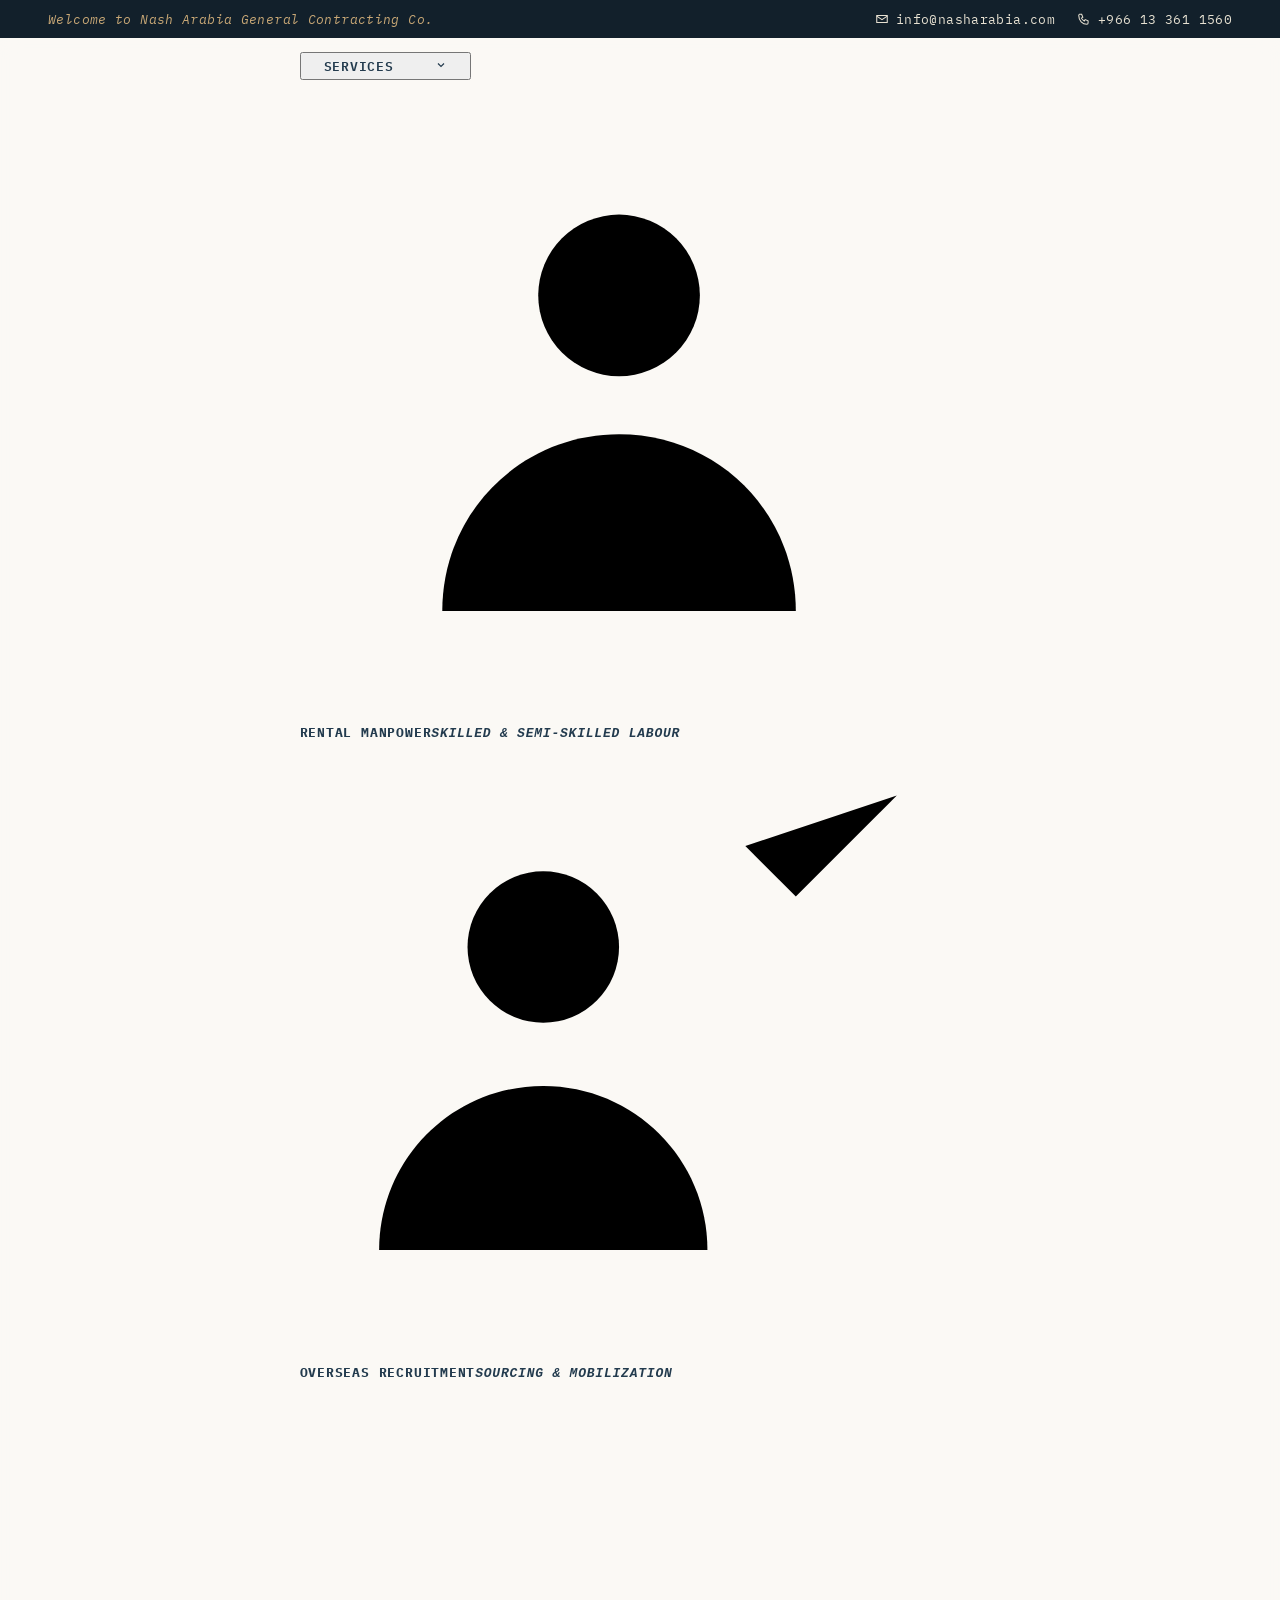
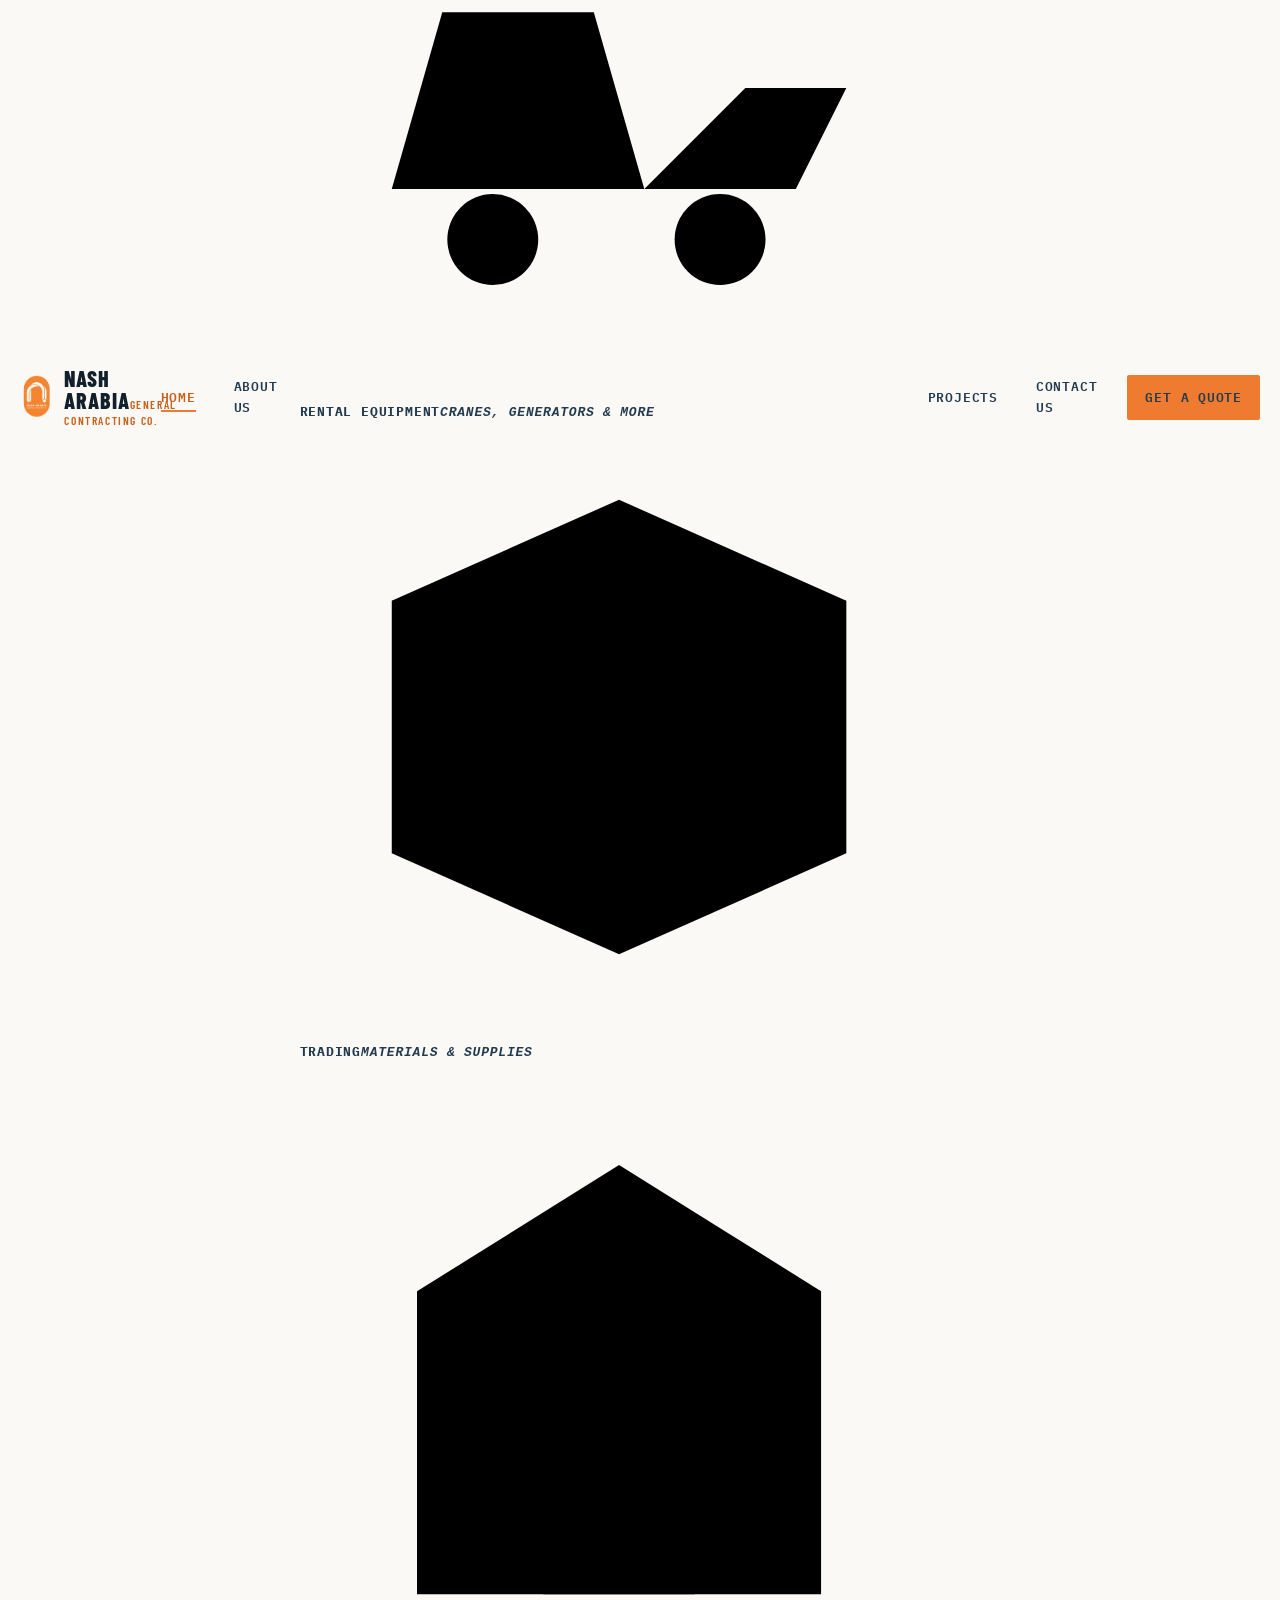
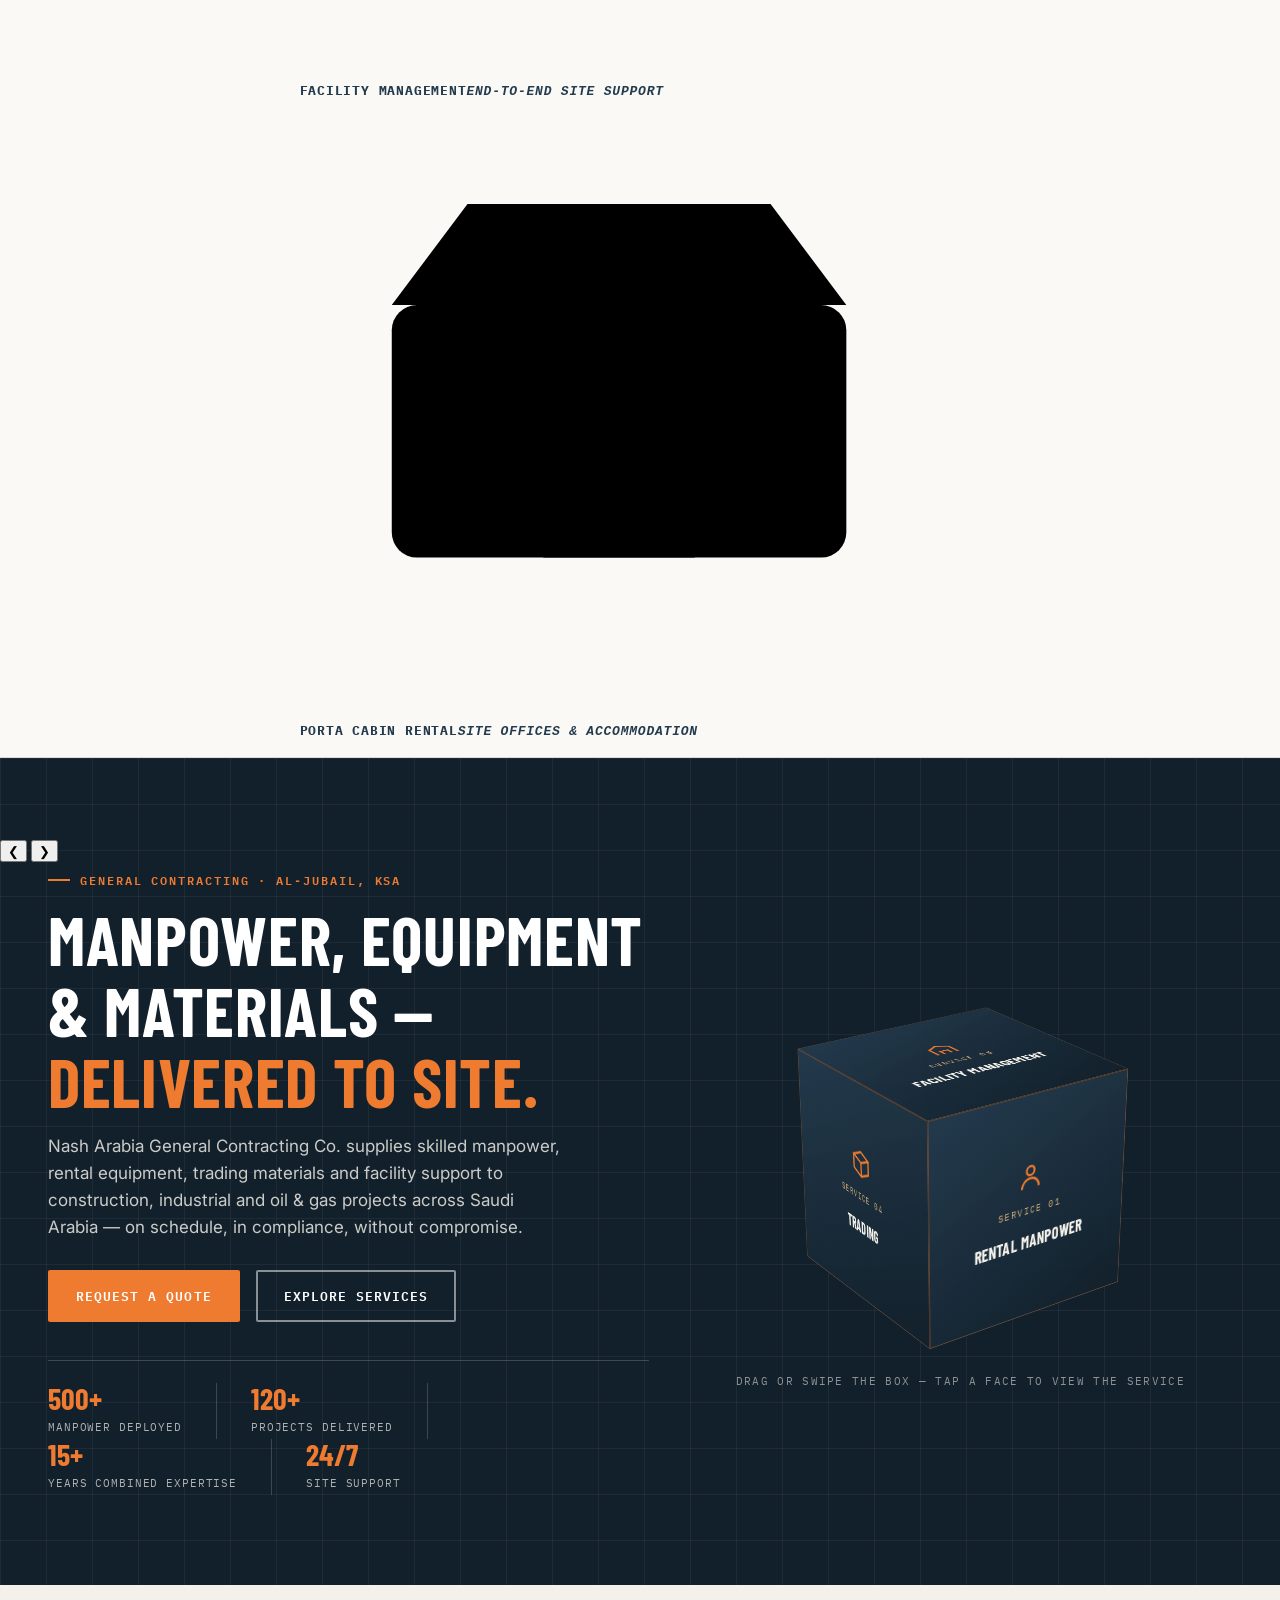
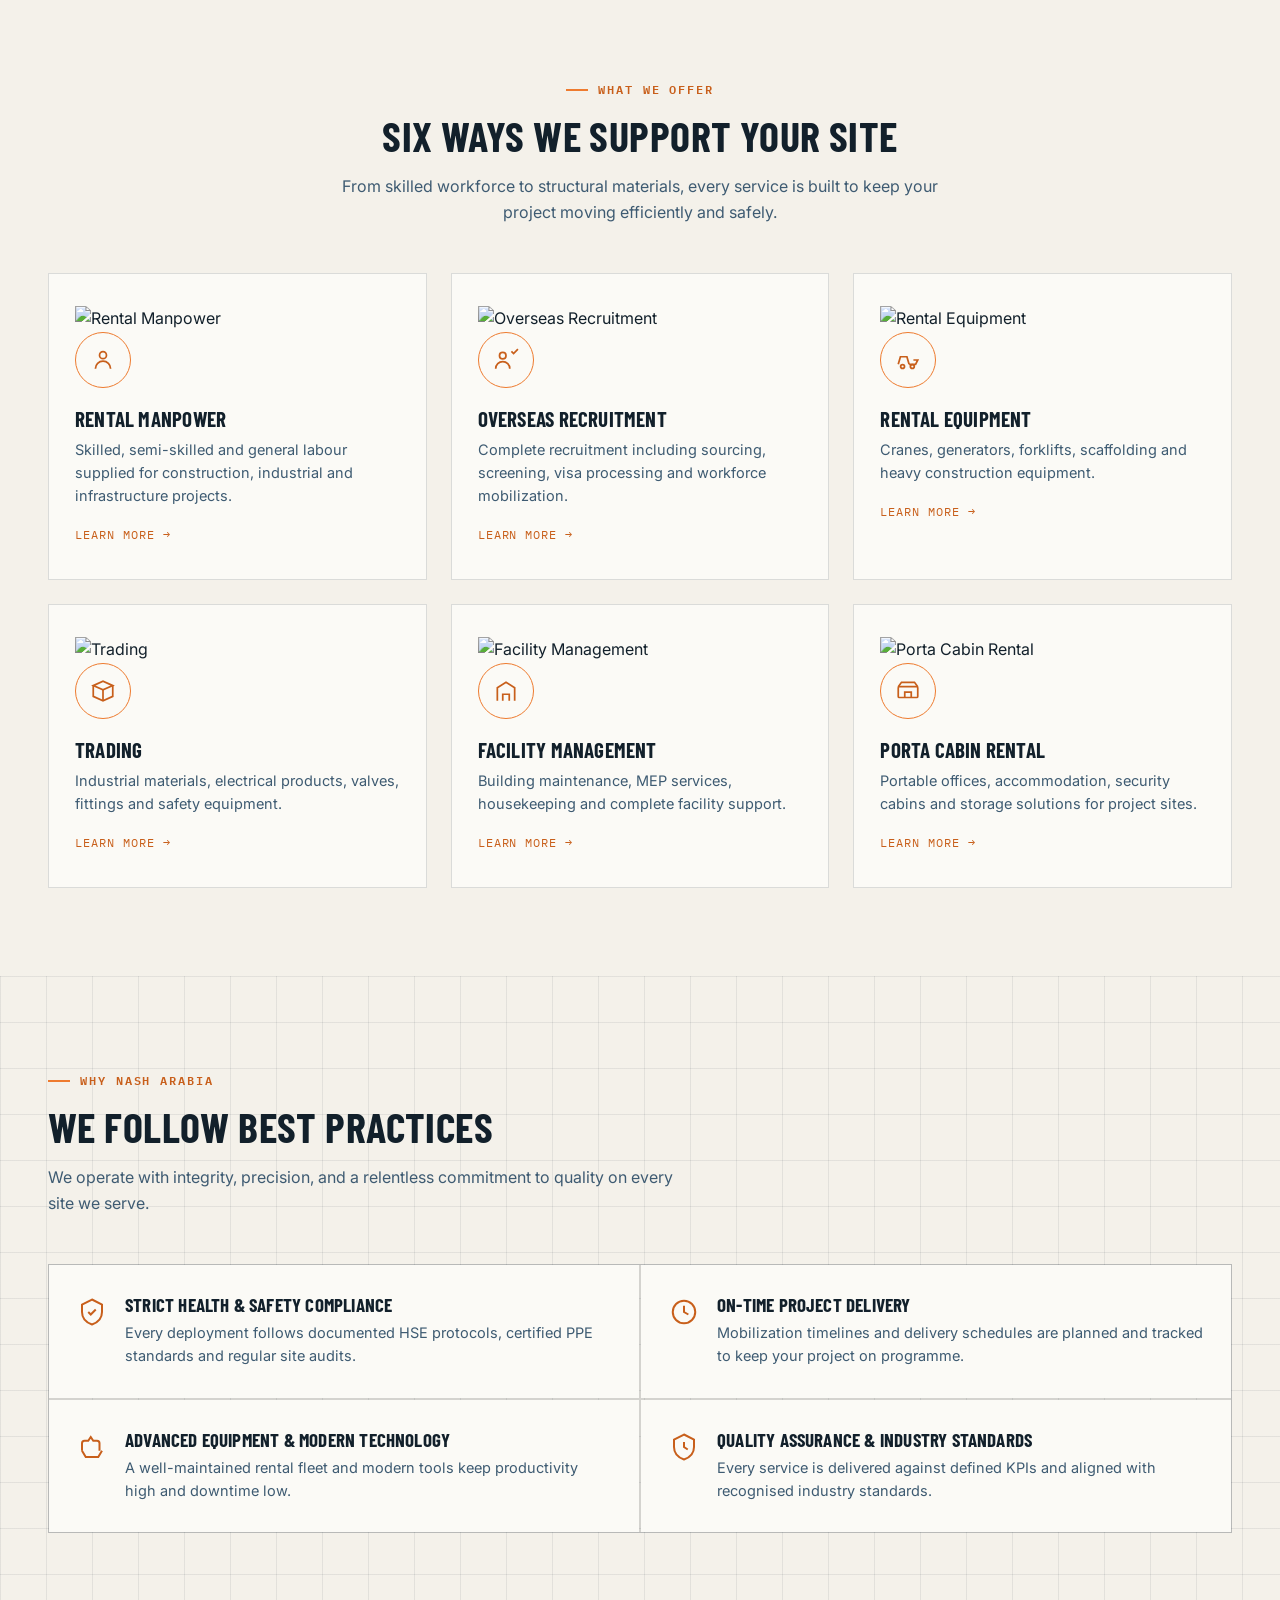
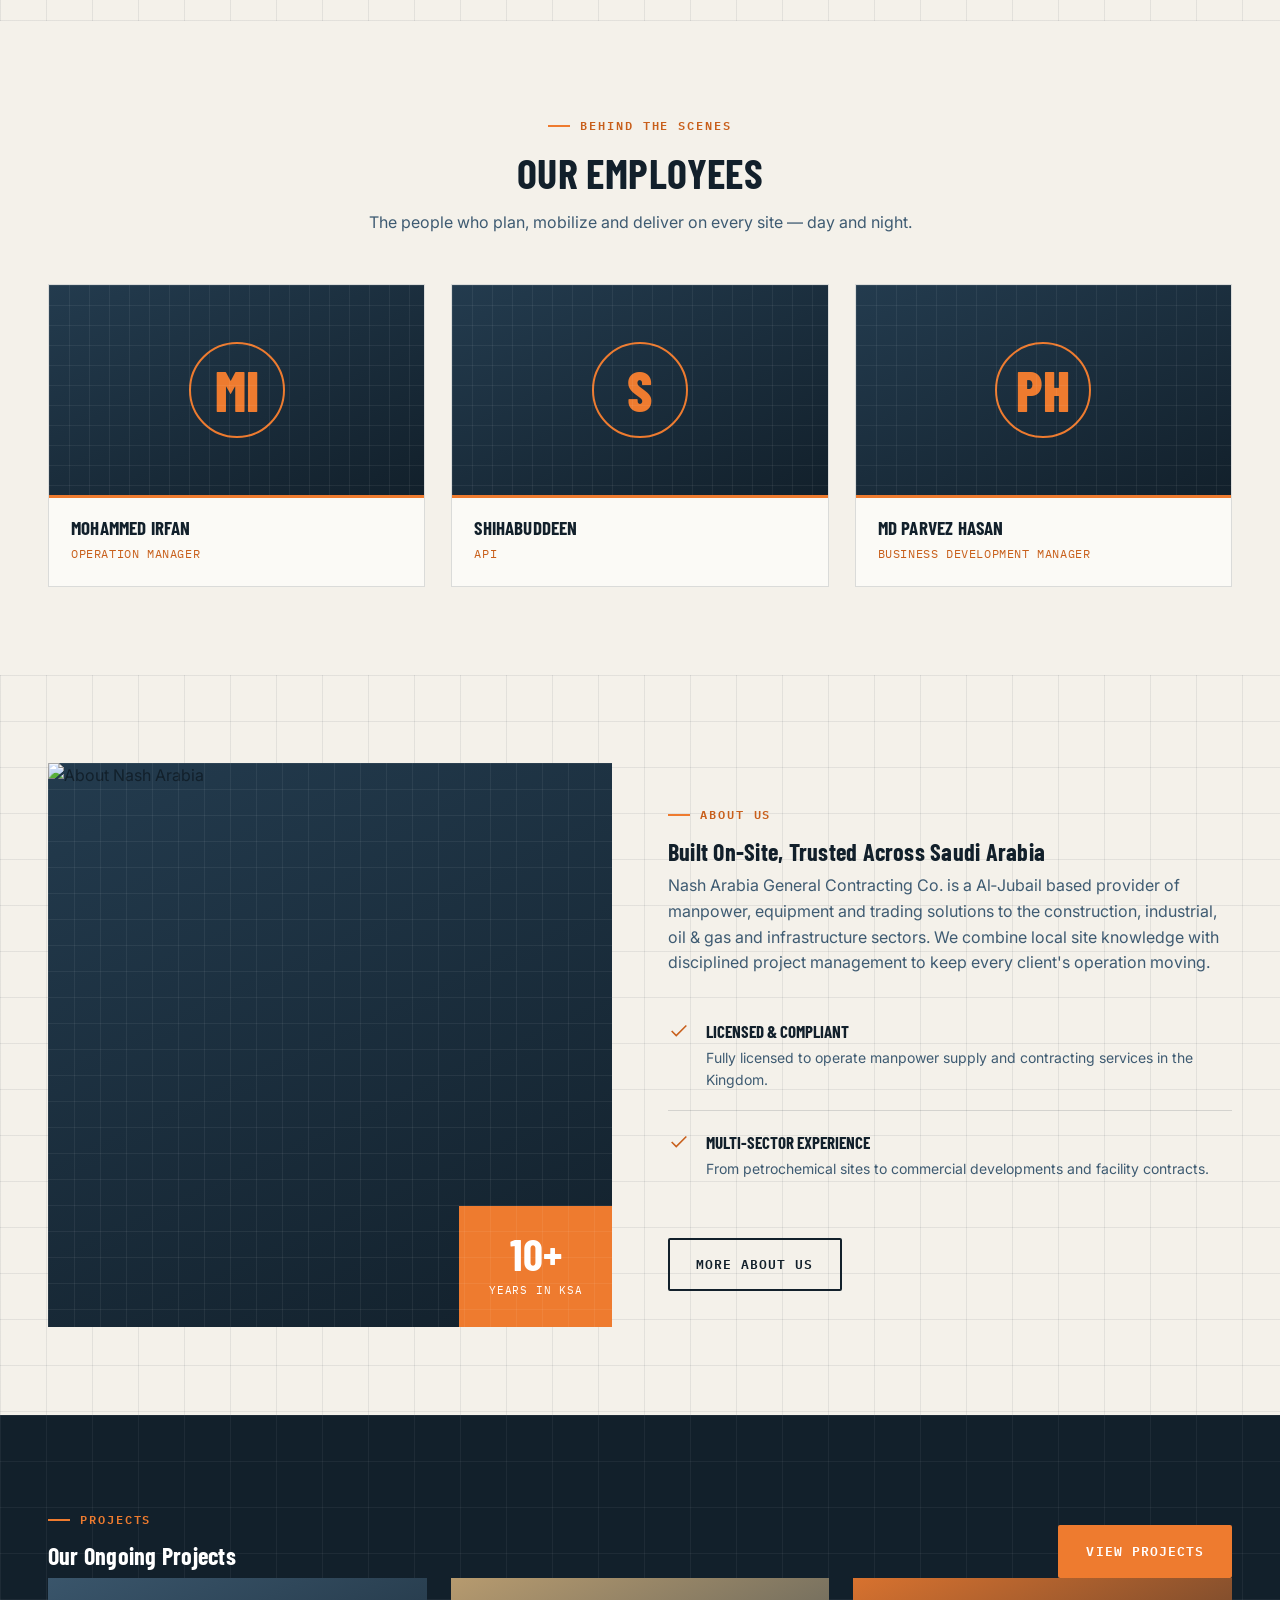
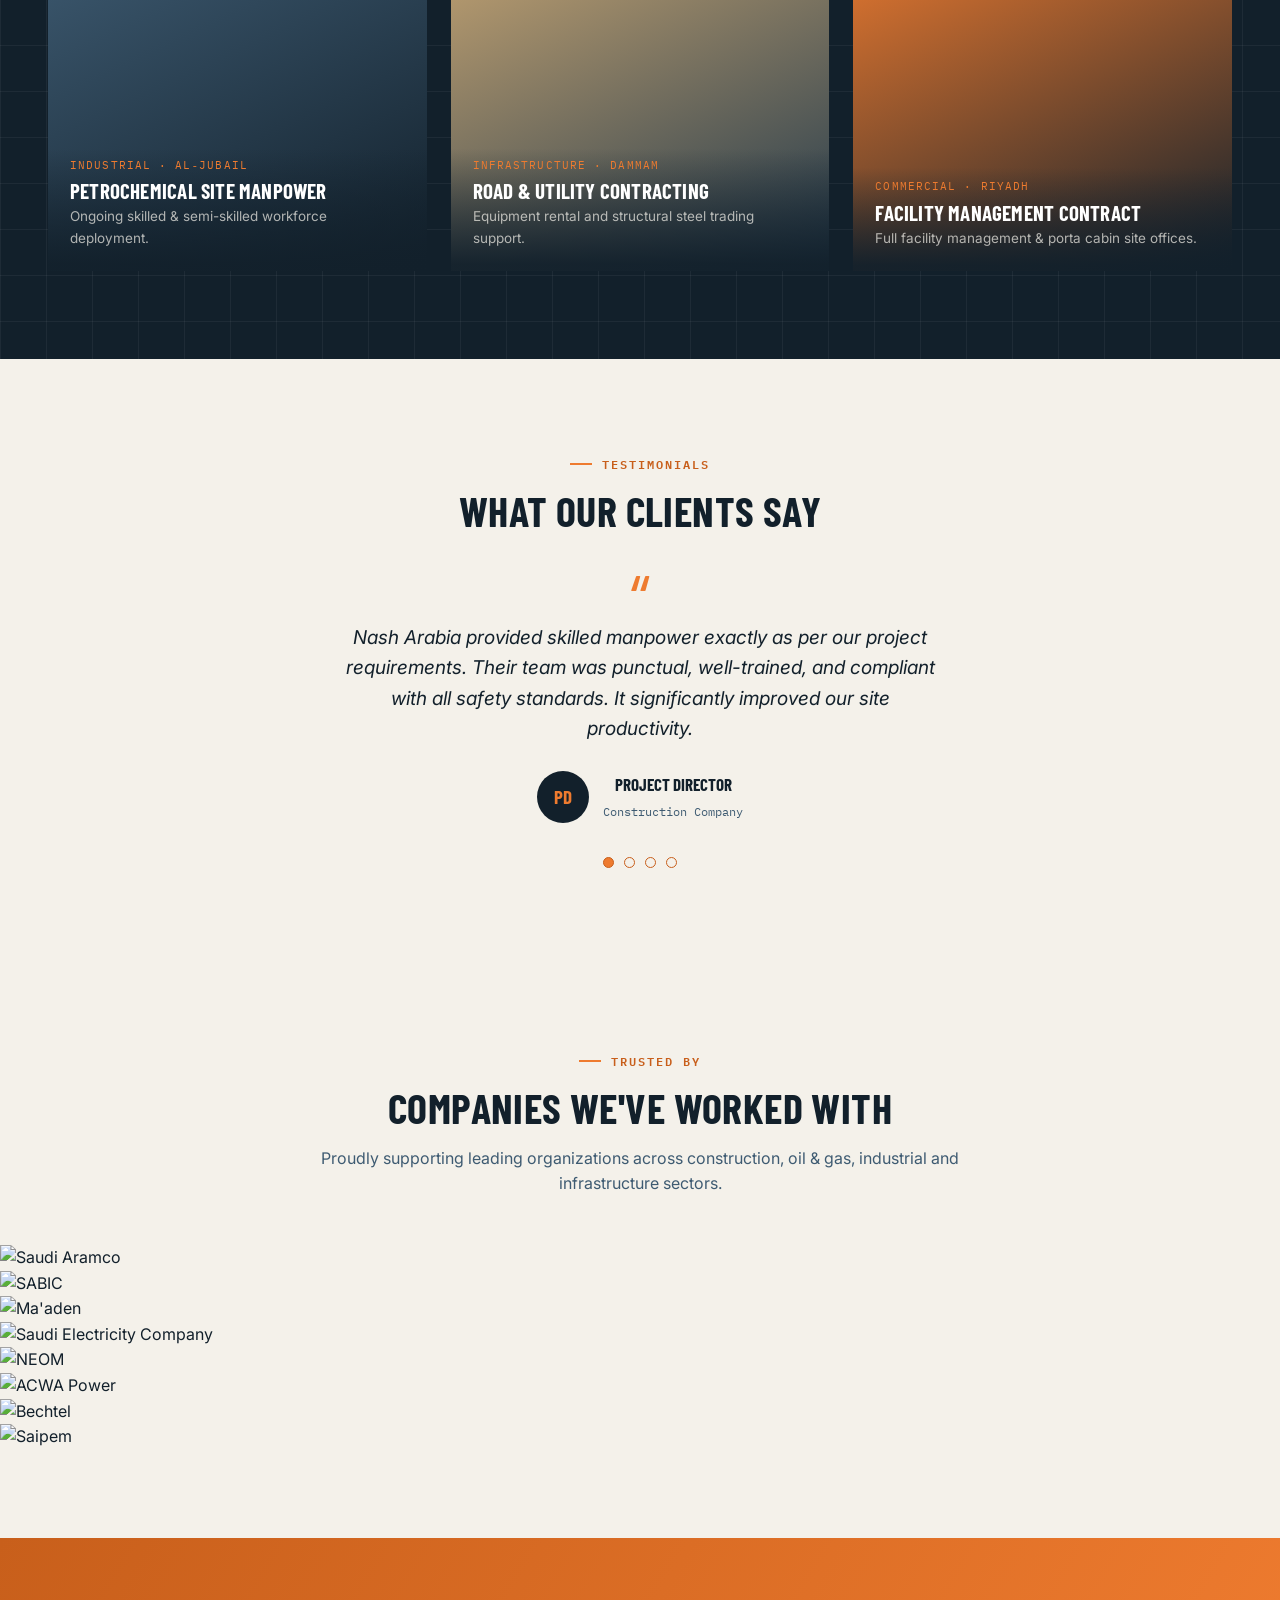
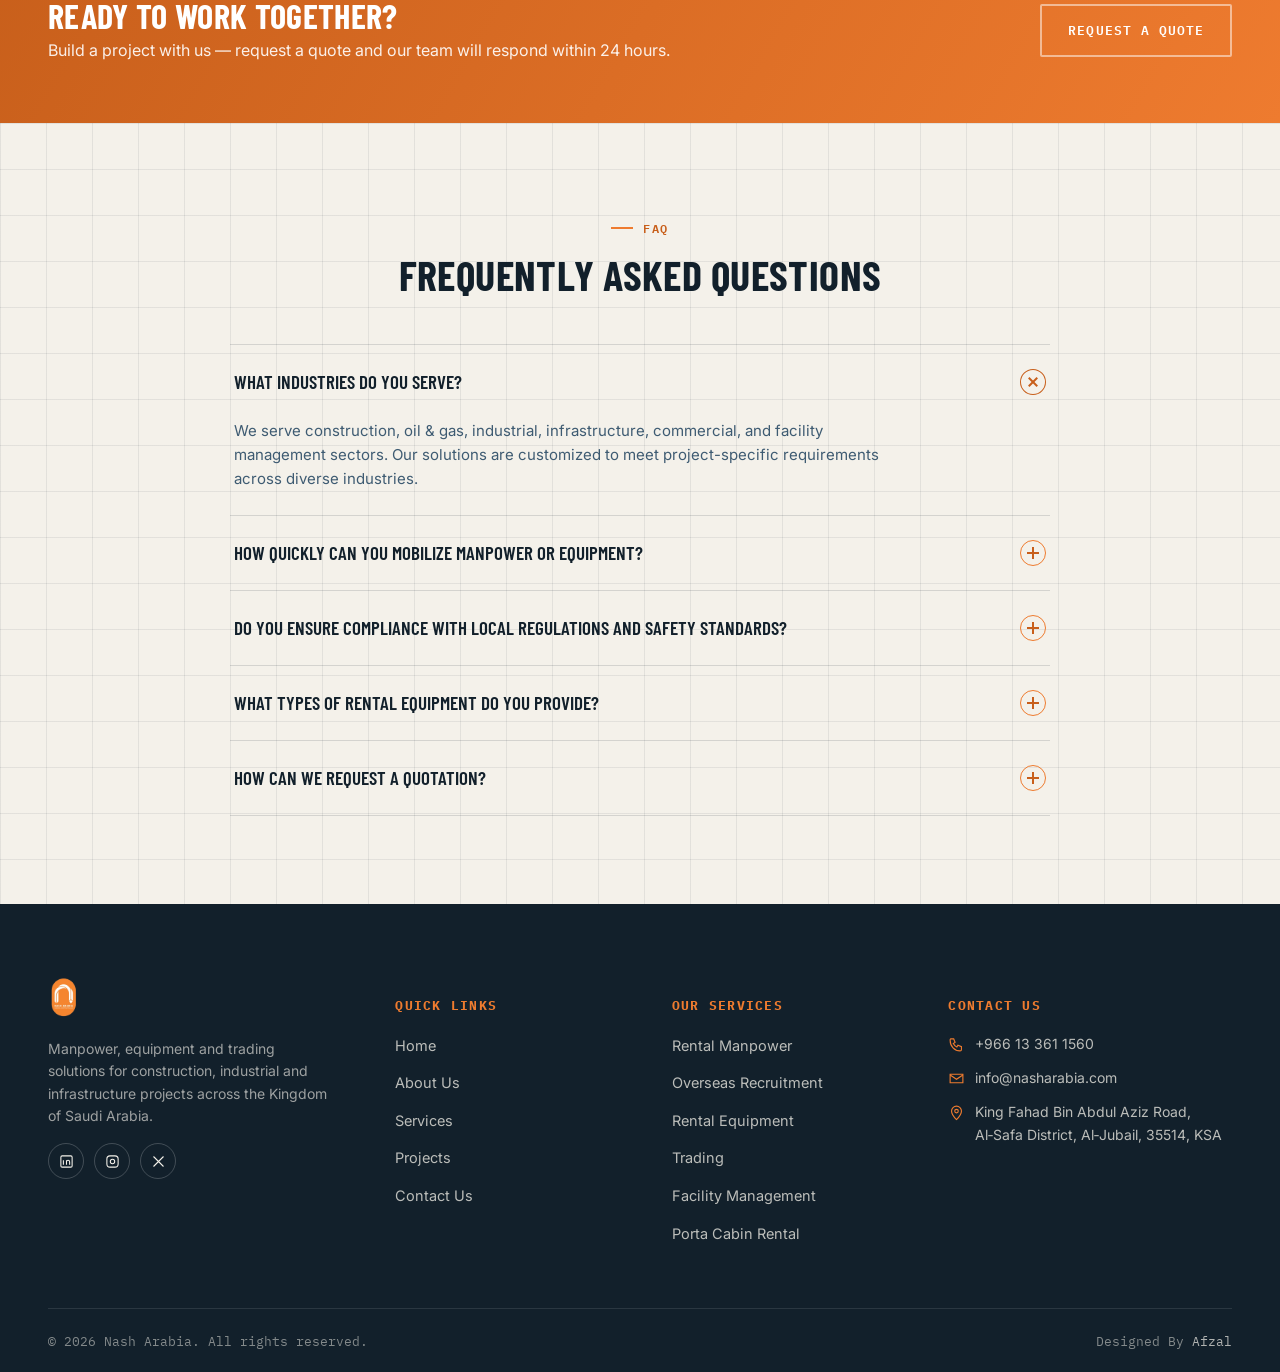
==== commit 1f6c2920: "Refactor navigation and service links in index.html Updated navigation links to point to the correct" ====
--- a/index.html
+++ b/index.html
@@ -31,7 +31,38 @@
     <nav class="nav-links">
       <a href="index.html" class="active">Home</a>
       <a href="about.html">About Us</a>
-      <a href="services.html">Services</a>
+      <div class="nav-item has-dropdown">
+        <button class="nav-drop-toggle" type="button" aria-expanded="false">
+          <span> <a href="services.html">Services</span>
+          <svg class="chev" viewBox="0 0 24 24" width="12" height="12" stroke="currentColor" fill="none" stroke-width="2.4"><path d="M6 9l6 6 6-6"/></svg>
+        </button>
+        <div class="nav-dropdown">
+          <a href="manpower.html">
+            <svg viewBox="0 0 24 24"><circle cx="12" cy="7.5" r="3.2"/><path d="M5 20c0-3.9 3.1-7 7-7s7 3.1 7 7"/></svg>
+            <span><b>Rental Manpower</b><em>Skilled &amp; semi-skilled labour</em></span>
+          </a>
+          <a href="overseas_recruitment.html">
+            <svg viewBox="0 0 24 24"><circle cx="9" cy="8" r="3"/><path d="M2.5 20c0-3.6 2.9-6.5 6.5-6.5s6.5 2.9 6.5 6.5"/><path d="M17 4l2 2 4-4"/></svg>
+            <span><b>Overseas Recruitment</b><em>Sourcing &amp; mobilization</em></span>
+          </a>
+          <a href="rental_equipment.html">
+            <svg viewBox="0 0 24 24"><path d="M3 16l2-7h6l2 7"/><circle cx="7" cy="18" r="1.8"/><circle cx="16" cy="18" r="1.8"/><path d="M13 16h6l2-4h-4"/></svg>
+            <span><b>Rental Equipment</b><em>Cranes, generators &amp; more</em></span>
+          </a>
+          <a href="trading.html">
+            <svg viewBox="0 0 24 24"><path d="M3 7l9-4 9 4-9 4-9-4z"/><path d="M3 7v10l9 4 9-4V7"/><path d="M12 11v10"/></svg>
+            <span><b>Trading</b><em>Materials &amp; supplies</em></span>
+          </a>
+          <a href="facility_management.html">
+            <svg viewBox="0 0 24 24"><path d="M4 21V9l8-5 8 5v12"/><path d="M9 21v-6h6v6"/></svg>
+            <span><b>Facility Management</b><em>End-to-end site support</em></span>
+          </a>
+          <a href="porta_cabin_rental.html">
+            <svg viewBox="0 0 24 24"><rect x="3" y="8" width="18" height="10" rx="1"/><path d="M3 8l3-4h12l3 4"/><path d="M9 18v-5h6v5"/></svg>
+            <span><b>Porta Cabin Rental</b><em>Site offices &amp; accommodation</em></span>
+          </a>
+        </div>
+      </div>
       <a href="projects.html">Projects</a>
       <a href="contact.html">Contact Us</a>
       <a href="contact.html" class="btn btn-primary nav-cta">Get a Quote</a>
@@ -42,6 +73,29 @@
 
 <!-- ============ HERO ============ -->
 <section class="hero dark-blueprint">
+  <!-- Hero Background Slider -->
+<div class="hero-slider">
+
+    <div class="hero-slide active"
+        style="background-image:url('images/hero6.jpg');"></div>
+
+    <div class="hero-slide"
+        style="background-image:url('images/hero2.jpg');"></div>
+
+    <div class="hero-slide"
+        style="background-image:url('images/hero3.jpg');"></div>
+
+    <div class="hero-slide"
+        style="background-image:url('images/hero4.jpg');"></div>
+
+    <div class="hero-slide"
+        style="background-image:url('images/hero5.jpg');"></div>
+
+</div>
+
+<!-- Navigation Buttons -->
+<button class="hero-prev">&#10094;</button>
+<button class="hero-next">&#10095;</button>
   <div class="container">
     <div>
       <div class="tag">General Contracting · Al‑Jubail, KSA</div>
@@ -61,36 +115,237 @@
     <div>
       <div class="cube-stage">
         <div class="cube">
-          <a href="services.html#manpower" class="cube__face cube__face--front">
+          <a href="manpower.html" class="cube__face cube__face--front">
             <svg viewBox="0 0 24 24"><circle cx="12" cy="7.5" r="3.2"/><path d="M5 20c0-3.9 3.1-7 7-7s7 3.1 7 7"/></svg>
             <span class="fn">Service 01</span><span class="ft">Rental Manpower</span>
           </a>
-          <a href="services.html#recruitment" class="cube__face cube__face--back">
+          <a href="overseas_recruitment.html" class="cube__face cube__face--back">
             <svg viewBox="0 0 24 24"><circle cx="9" cy="8" r="3"/><path d="M2.5 20c0-3.6 2.9-6.5 6.5-6.5s6.5 2.9 6.5 6.5"/><path d="M17 4l2 2 4-4"/></svg>
             <span class="fn">Service 02</span><span class="ft">Overseas Recruitment</span>
           </a>
-          <a href="services.html#equipment" class="cube__face cube__face--right">
+          <a href="rental_equipment.html" class="cube__face cube__face--right">
             <svg viewBox="0 0 24 24"><path d="M3 16l2-7h6l2 7"/><circle cx="7" cy="18" r="1.8"/><circle cx="16" cy="18" r="1.8"/><path d="M13 16h6l2-4h-4"/></svg>
             <span class="fn">Service 03</span><span class="ft">Rental Equipment</span>
           </a>
-          <a href="services.html#trading" class="cube__face cube__face--left">
+          <a href="trading.html" class="cube__face cube__face--left">
             <svg viewBox="0 0 24 24"><path d="M3 7l9-4 9 4-9 4-9-4z"/><path d="M3 7v10l9 4 9-4V7"/><path d="M12 11v10"/></svg>
             <span class="fn">Service 04</span><span class="ft">Trading</span>
           </a>
-          <a href="services.html#facility" class="cube__face cube__face--top">
+          <a href="facility_management.html" class="cube__face cube__face--top">
             <svg viewBox="0 0 24 24"><path d="M4 21V9l8-5 8 5v12"/><path d="M9 21v-6h6v6"/></svg>
             <span class="fn">Service 05</span><span class="ft">Facility Management</span>
           </a>
-          <a href="services.html#cabins" class="cube__face cube__face--bottom">
+          <a href="porta_cabin_rental.html" class="cube__face cube__face--bottom">
             <svg viewBox="0 0 24 24"><rect x="3" y="8" width="18" height="10" rx="1"/><path d="M3 8l3-4h12l3 4"/><path d="M9 18v-5h6v5"/></svg>
             <span class="fn">Service 06</span><span class="ft">Porta Cabin Rental</span>
           </a>
         </div>
       </div>
-      <div class="cube-hint">Move your cursor over the box — click a face to view the service</div>
-    </div>
-  </div>
-</section>
+      <div class="cube-hint">Drag or swipe the box — tap a face to view the service</div>
+    </div>
+  </div>
+</section>
+
+
+<!-- ================= SERVICES ================= -->
+<section id="services">
+  <div class="container">
+
+    <div class="section-head reveal center">
+      <div class="tag">What We Offer</div>
+      <h2>Six Ways We Support Your Site</h2>
+      <p>
+        From skilled workforce to structural materials, every service is built
+        to keep your project moving efficiently and safely.
+      </p>
+    </div>
+
+    <div class="services-grid reveal">
+
+      <!-- Rental Manpower -->
+      <a href="manpower.html" class="service-card">
+
+        <div class="service-image">
+          <img src="images/rentalmanpower.png" alt="Rental Manpower">
+        </div>
+
+        <div class="service-content">
+
+          <div class="ic">
+            <svg viewBox="0 0 24 24">
+              <circle cx="12" cy="7.5" r="3.2"/>
+              <path d="M5 20c0-3.9 3.1-7 7-7s7 3.1 7 7"/>
+            </svg>
+          </div>
+
+          <h3>Rental Manpower</h3>
+
+          <p>
+            Skilled, semi-skilled and general labour supplied for construction,
+            industrial and infrastructure projects.
+          </p>
+
+          <span class="more">Learn More →</span>
+
+        </div>
+
+      </a>
+
+      <!-- Overseas Recruitment -->
+      <a href="overseas_recruitment.html" class="service-card">
+
+        <div class="service-image">
+          <img src="images/overseas-recruitment.png" alt="Overseas Recruitment">
+        </div>
+
+        <div class="service-content">
+
+          <div class="ic">
+            <svg viewBox="0 0 24 24">
+              <circle cx="9" cy="8" r="3"/>
+              <path d="M2.5 20c0-3.6 2.9-6.5 6.5-6.5s6.5 2.9 6.5 6.5"/>
+              <path d="M17 4l2 2 4-4"/>
+            </svg>
+          </div>
+
+          <h3>Overseas Recruitment</h3>
+
+          <p>
+            Complete recruitment including sourcing, screening, visa processing
+            and workforce mobilization.
+          </p>
+
+          <span class="more">Learn More →</span>
+
+        </div>
+
+      </a>
+
+      <!-- Rental Equipment -->
+      <a href="rental_equipment.html" class="service-card">
+
+        <div class="service-image">
+          <img src="images/rentalequipment.png" alt="Rental Equipment">
+        </div>
+
+        <div class="service-content">
+
+          <div class="ic">
+            <svg viewBox="0 0 24 24">
+              <path d="M3 16l2-7h6l2 7"/>
+              <circle cx="7" cy="18" r="1.8"/>
+              <circle cx="16" cy="18" r="1.8"/>
+              <path d="M13 16h6l2-4h-4"/>
+            </svg>
+          </div>
+
+          <h3>Rental Equipment</h3>
+
+          <p>
+            Cranes, generators, forklifts, scaffolding and heavy construction
+            equipment.
+          </p>
+
+          <span class="more">Learn More →</span>
+
+        </div>
+
+      </a>
+
+      <!-- Trading -->
+      <a href="trading.html" class="service-card">
+
+        <div class="service-image">
+          <img src="images/trading.png" alt="Trading">
+        </div>
+
+        <div class="service-content">
+
+          <div class="ic">
+            <svg viewBox="0 0 24 24">
+              <path d="M3 7l9-4 9 4-9 4-9-4z"/>
+              <path d="M3 7v10l9 4 9-4V7"/>
+              <path d="M12 11v10"/>
+            </svg>
+          </div>
+
+          <h3>Trading</h3>
+
+          <p>
+            Industrial materials, electrical products, valves, fittings and
+            safety equipment.
+          </p>
+
+          <span class="more">Learn More →</span>
+
+        </div>
+
+      </a>
+
+      <!-- Facility Management -->
+      <a href="facility_management.html" class="service-card">
+
+        <div class="service-image">
+          <img src="images/facilitymanagement.png" alt="Facility Management">
+        </div>
+
+        <div class="service-content">
+
+          <div class="ic">
+            <svg viewBox="0 0 24 24">
+              <path d="M4 21V9l8-5 8 5v12"/>
+              <path d="M9 21v-6h6v6"/>
+            </svg>
+          </div>
+
+          <h3>Facility Management</h3>
+
+          <p>
+            Building maintenance, MEP services, housekeeping and complete
+            facility support.
+          </p>
+
+          <span class="more">Learn More →</span>
+
+        </div>
+
+      </a>
+
+      <!-- Porta Cabin Rental -->
+      <a href="porta_cabin_rental.html" class="service-card">
+
+        <div class="service-image">
+          <img src="images/portacabin.png" alt="Porta Cabin Rental">
+        </div>
+
+        <div class="service-content">
+
+          <div class="ic">
+            <svg viewBox="0 0 24 24">
+              <rect x="3" y="8" width="18" height="10" rx="1"/>
+              <path d="M3 8l3-4h12l3 4"/>
+              <path d="M9 18v-5h6v5"/>
+            </svg>
+          </div>
+
+          <h3>Porta Cabin Rental</h3>
+
+          <p>
+            Portable offices, accommodation, security cabins and storage
+            solutions for project sites.
+          </p>
+
+          <span class="more">Learn More →</span>
+
+        </div>
+
+      </a>
+
+    </div>
+
+  </div>
+</section>
+
 
 <!-- ============ BEST PRACTICES ============ -->
 <section class="blueprint-bg">
@@ -151,9 +406,7 @@
   <div class="container split">
     <div class="reveal">
       <div class="about-visual">
-        <div class="about-icon">
-          <svg viewBox="0 0 24 24"><rect x="3" y="8" width="18" height="10" rx="1"/><path d="M3 8l3-4h12l3 4"/><path d="M8 18v-5h8v5"/></svg>
-        </div>
+        <img src="images/about.png" alt="About Nash Arabia">
         <div class="about-badge"><b>10+</b><span>Years in KSA</span></div>
       </div>
     </div>
@@ -230,6 +483,101 @@
   </div>
 </section>
 
+
+<section class="clients-section">
+
+    <div class="container">
+
+        <div class="section-head center reveal">
+            <div class="tag">Trusted By</div>
+            <h2>Companies We've Worked With</h2>
+            <p>
+                Proudly supporting leading organizations across construction,
+                oil & gas, industrial and infrastructure sectors.
+            </p>
+        </div>
+
+    </div>
+
+    <div class="logo-slider">
+
+        <div class="logo-track">
+
+            <!-- First Set -->
+
+            <div class="logo-item">
+                <img src="images/clients/aramco.png" alt="Saudi Aramco">
+            </div>
+
+            <div class="logo-item">
+                <img src="images/clients/sabic.png" alt="SABIC">
+            </div>
+
+            <div class="logo-item">
+                <img src="images/clients/maaden.png" alt="Ma'aden">
+            </div>
+
+            <div class="logo-item">
+                <img src="images/clients/sec.png" alt="Saudi Electricity Company">
+            </div>
+
+            <div class="logo-item">
+                <img src="images/clients/neom.png" alt="NEOM">
+            </div>
+
+            <div class="logo-item">
+                <img src="images/clients/acwa.png" alt="ACWA Power">
+            </div>
+
+            <div class="logo-item">
+                <img src="images/clients/bechtel.png" alt="Bechtel">
+            </div>
+
+            <div class="logo-item">
+                <img src="images/clients/saipem.png" alt="Saipem">
+            </div>
+
+            <!-- Duplicate (Required for Infinite Scroll) -->
+
+            <div class="logo-item">
+                <img src="images/clients/aramco.png" alt="">
+            </div>
+
+            <div class="logo-item">
+                <img src="images/clients/sabic.png" alt="">
+            </div>
+
+            <div class="logo-item">
+                <img src="images/clients/maaden.png" alt="">
+            </div>
+
+            <div class="logo-item">
+                <img src="images/clients/sec.png" alt="">
+            </div>
+
+            <div class="logo-item">
+                <img src="images/clients/neom.png" alt="">
+            </div>
+
+            <div class="logo-item">
+                <img src="images/clients/acwa.png" alt="">
+            </div>
+
+            <div class="logo-item">
+                <img src="images/clients/bechtel.png" alt="">
+            </div>
+
+            <div class="logo-item">
+                <img src="images/clients/saipem.png" alt="">
+            </div>
+
+        </div>
+
+    </div>
+
+</section>
+
+
 <!-- ============ CTA BANNER ============ -->
 <section class="cta-banner">
   <div class="container">
@@ -299,12 +647,12 @@
       <div>
         <h5>Our Services</h5>
         <ul>
-          <li><a href="services.html#manpower">Rental Manpower</a></li>
-          <li><a href="services.html#recruitment">Overseas Recruitment</a></li>
-          <li><a href="services.html#equipment">Rental Equipment</a></li>
-          <li><a href="services.html#trading">Trading</a></li>
-          <li><a href="services.html#facility">Facility Management</a></li>
-          <li><a href="services.html#cabins">Porta Cabin Rental</a></li>
+          <li><a href="manpower.html">Rental Manpower</a></li>
+          <li><a href="overseas_recruitment.html">Overseas Recruitment</a></li>
+          <li><a href="rental_equipment.html">Rental Equipment</a></li>
+          <li><a href="trading.html">Trading</a></li>
+          <li><a href="facility_management.html">Facility Management</a></li>
+          <li><a href="porta_cabin_rental.html">Porta Cabin Rental</a></li>
         </ul>
       </div>
       <div>
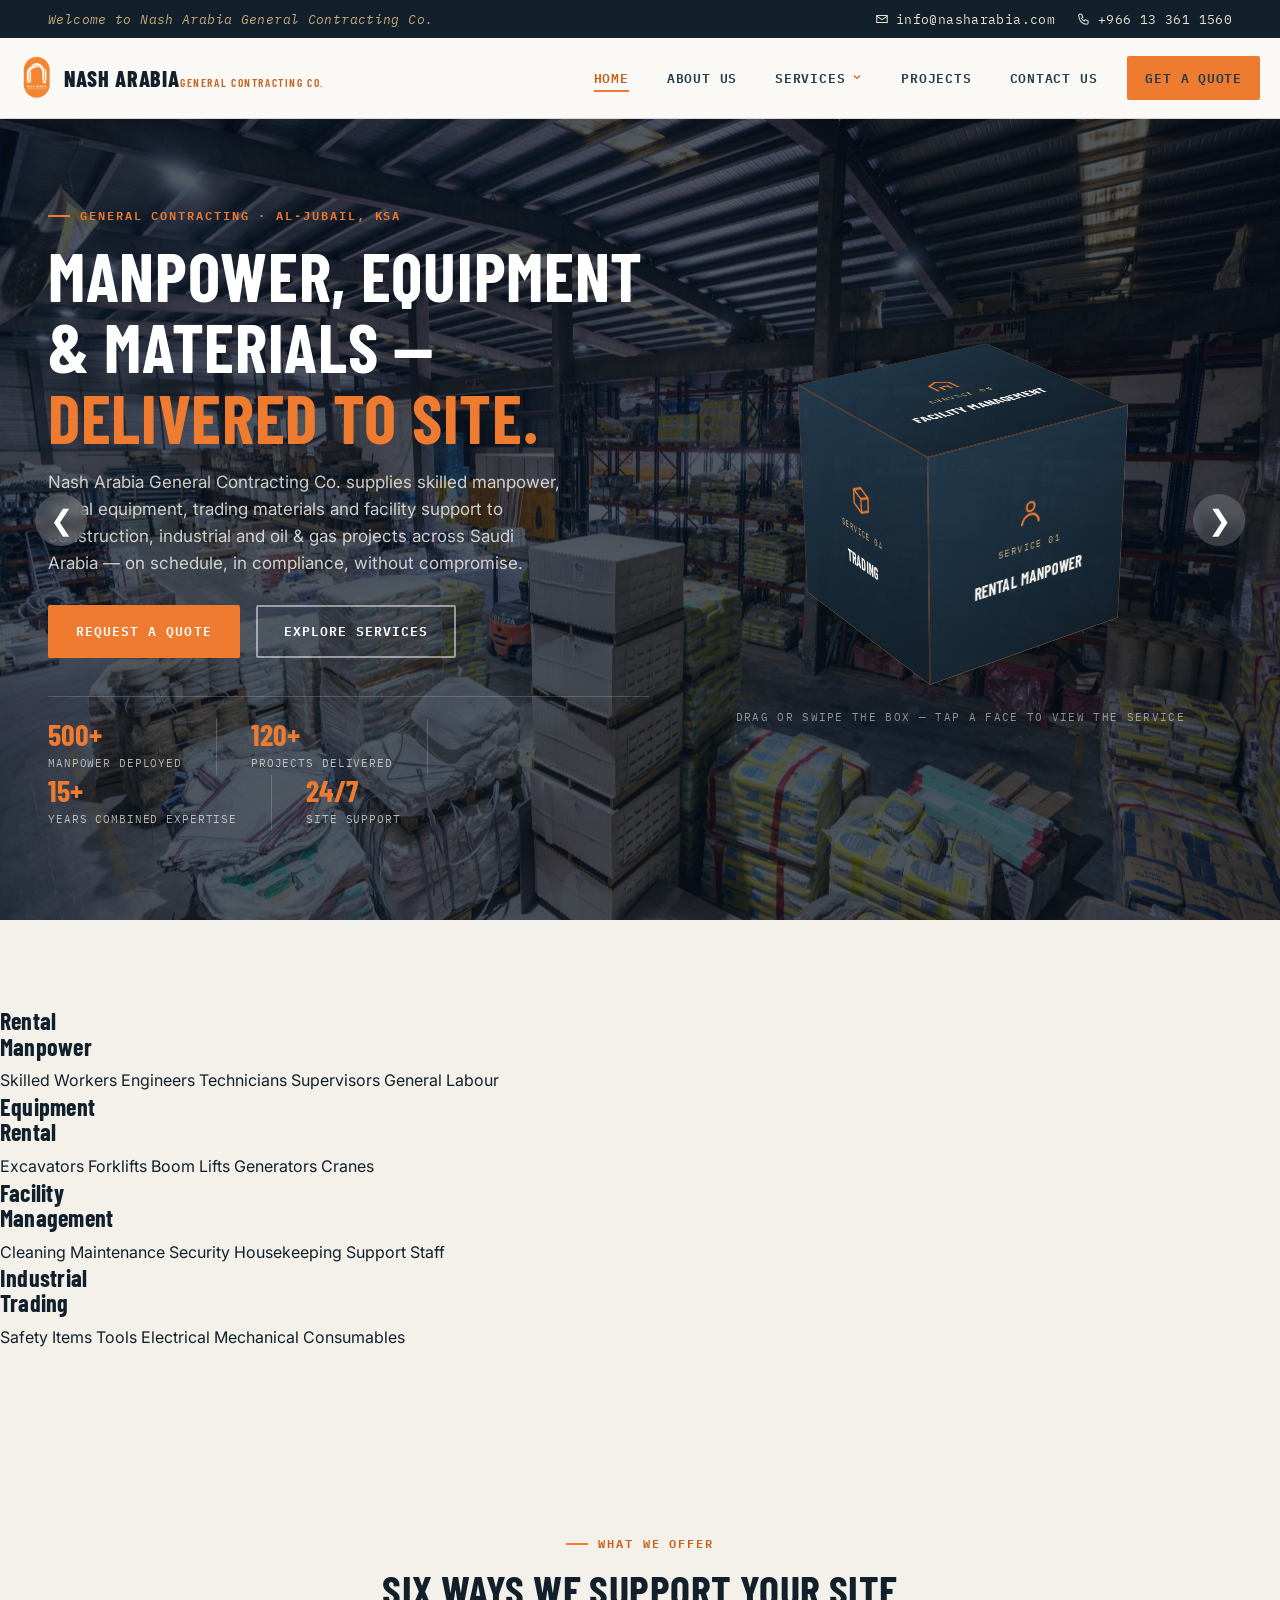
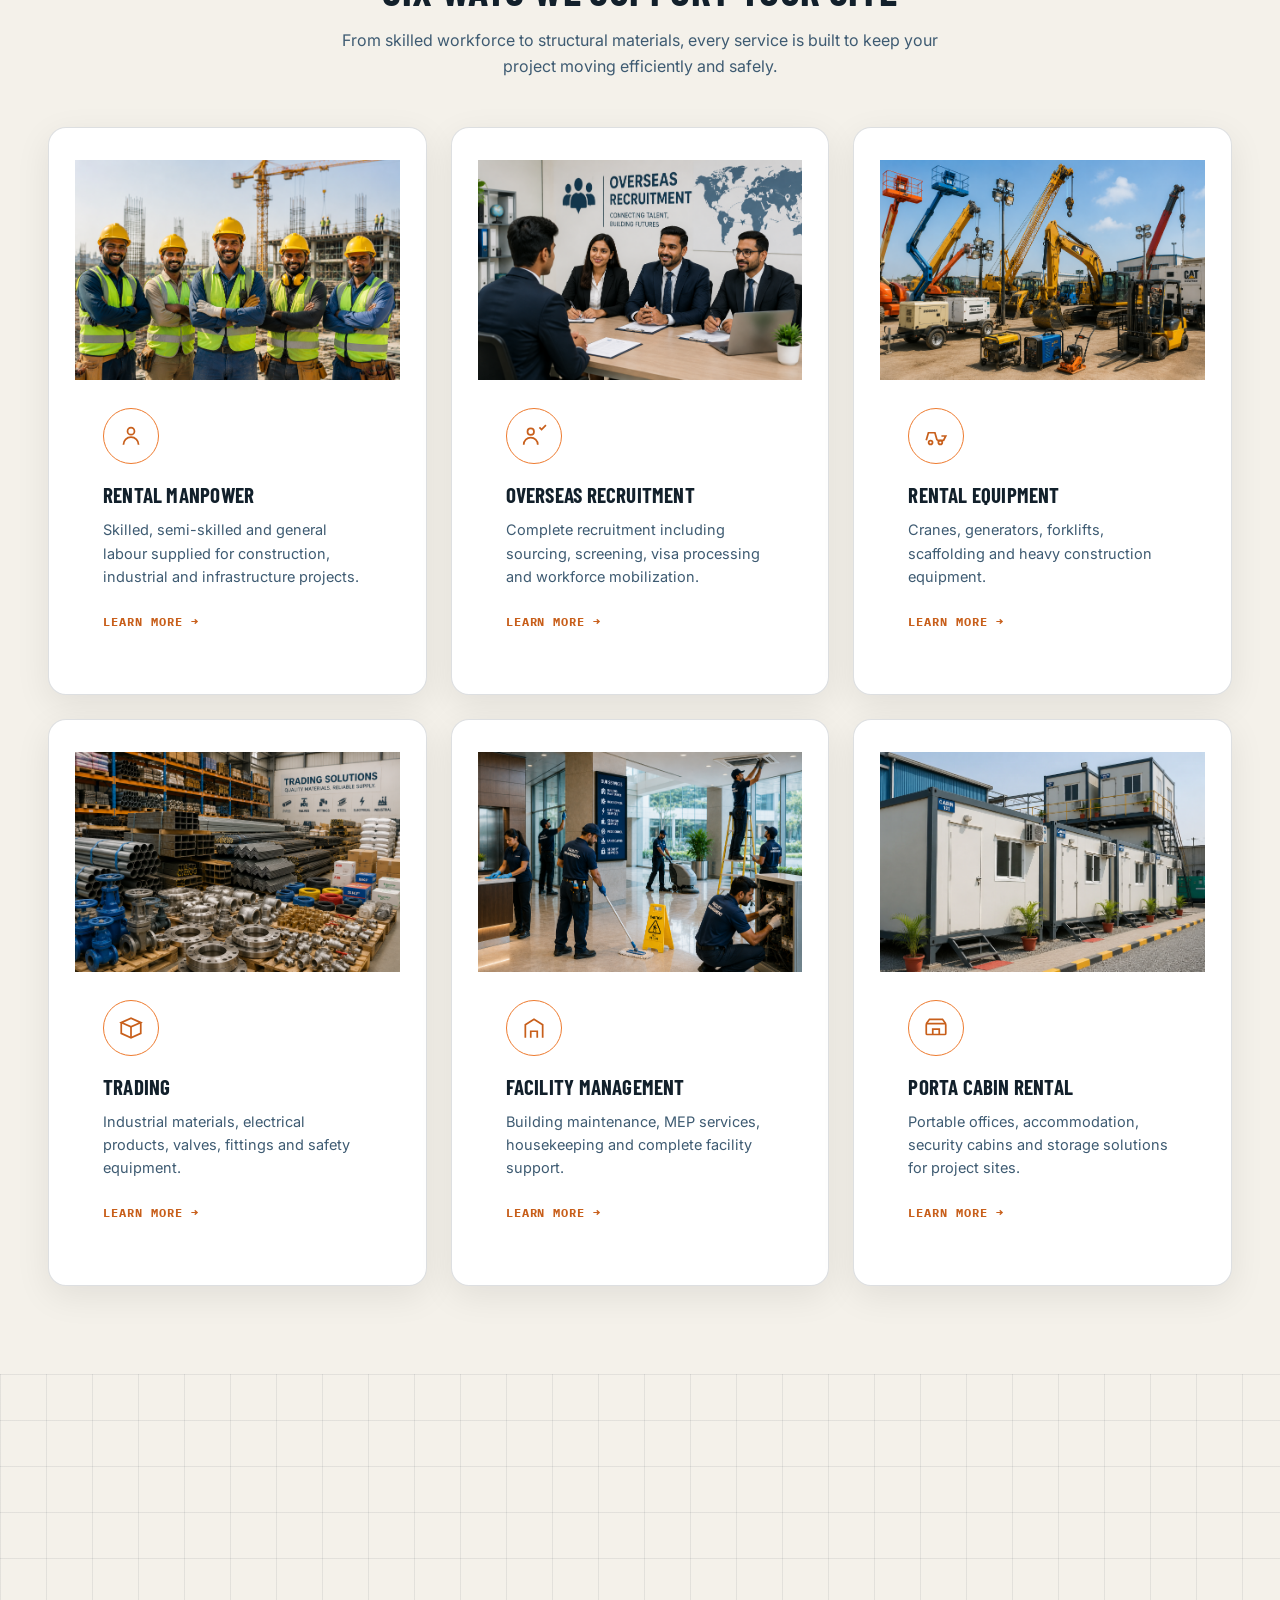
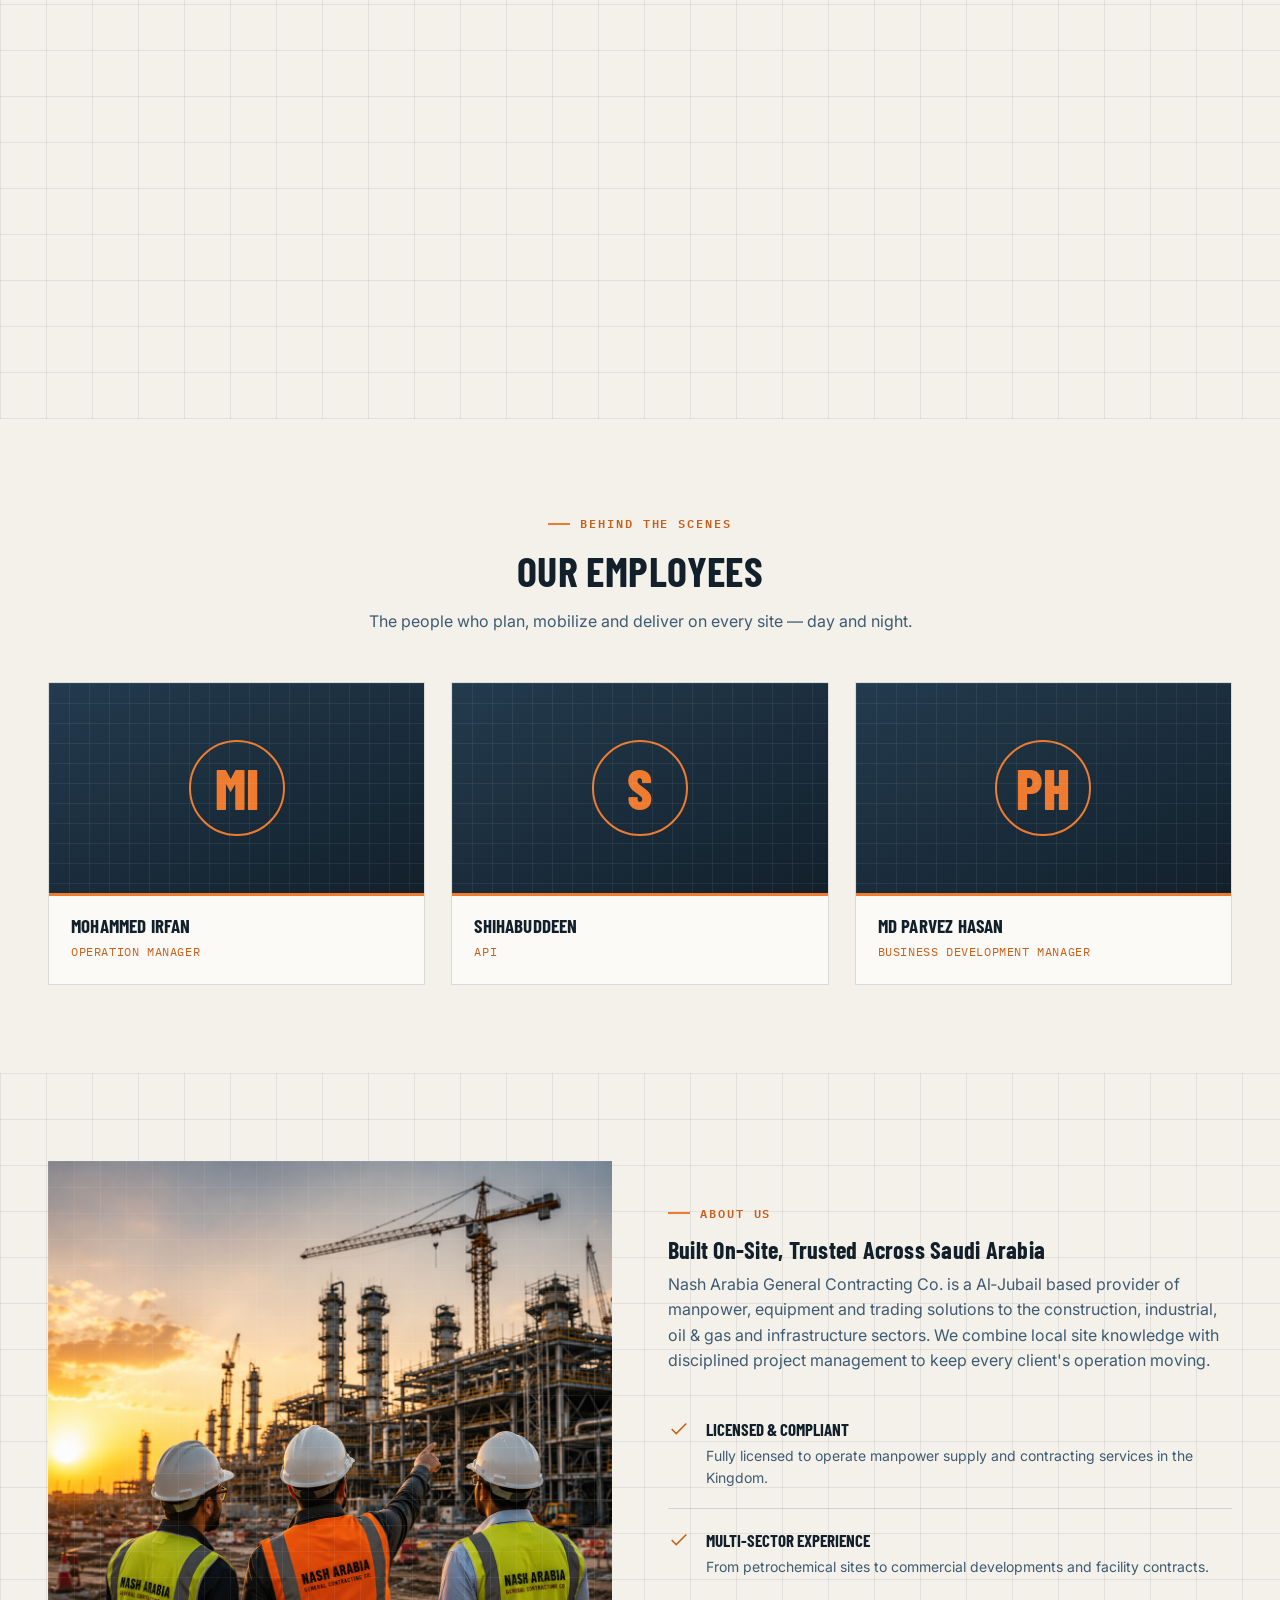
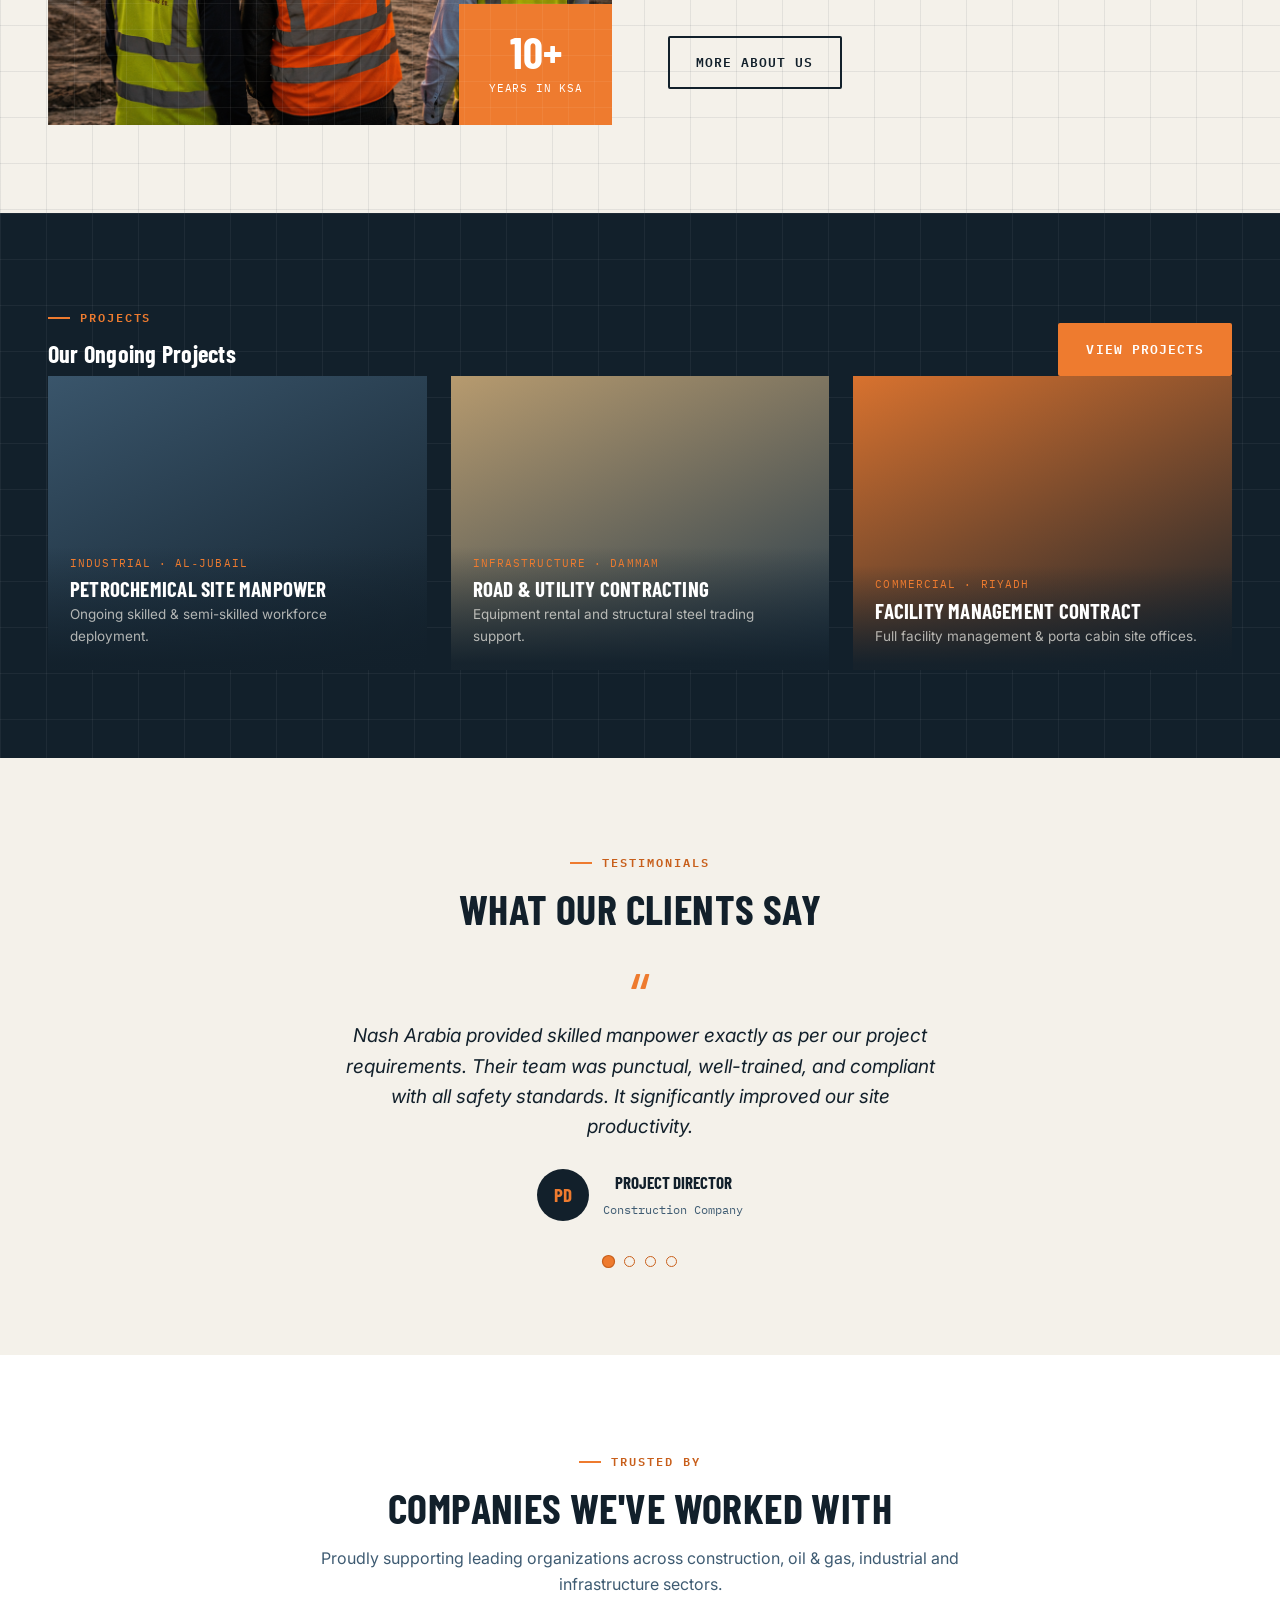
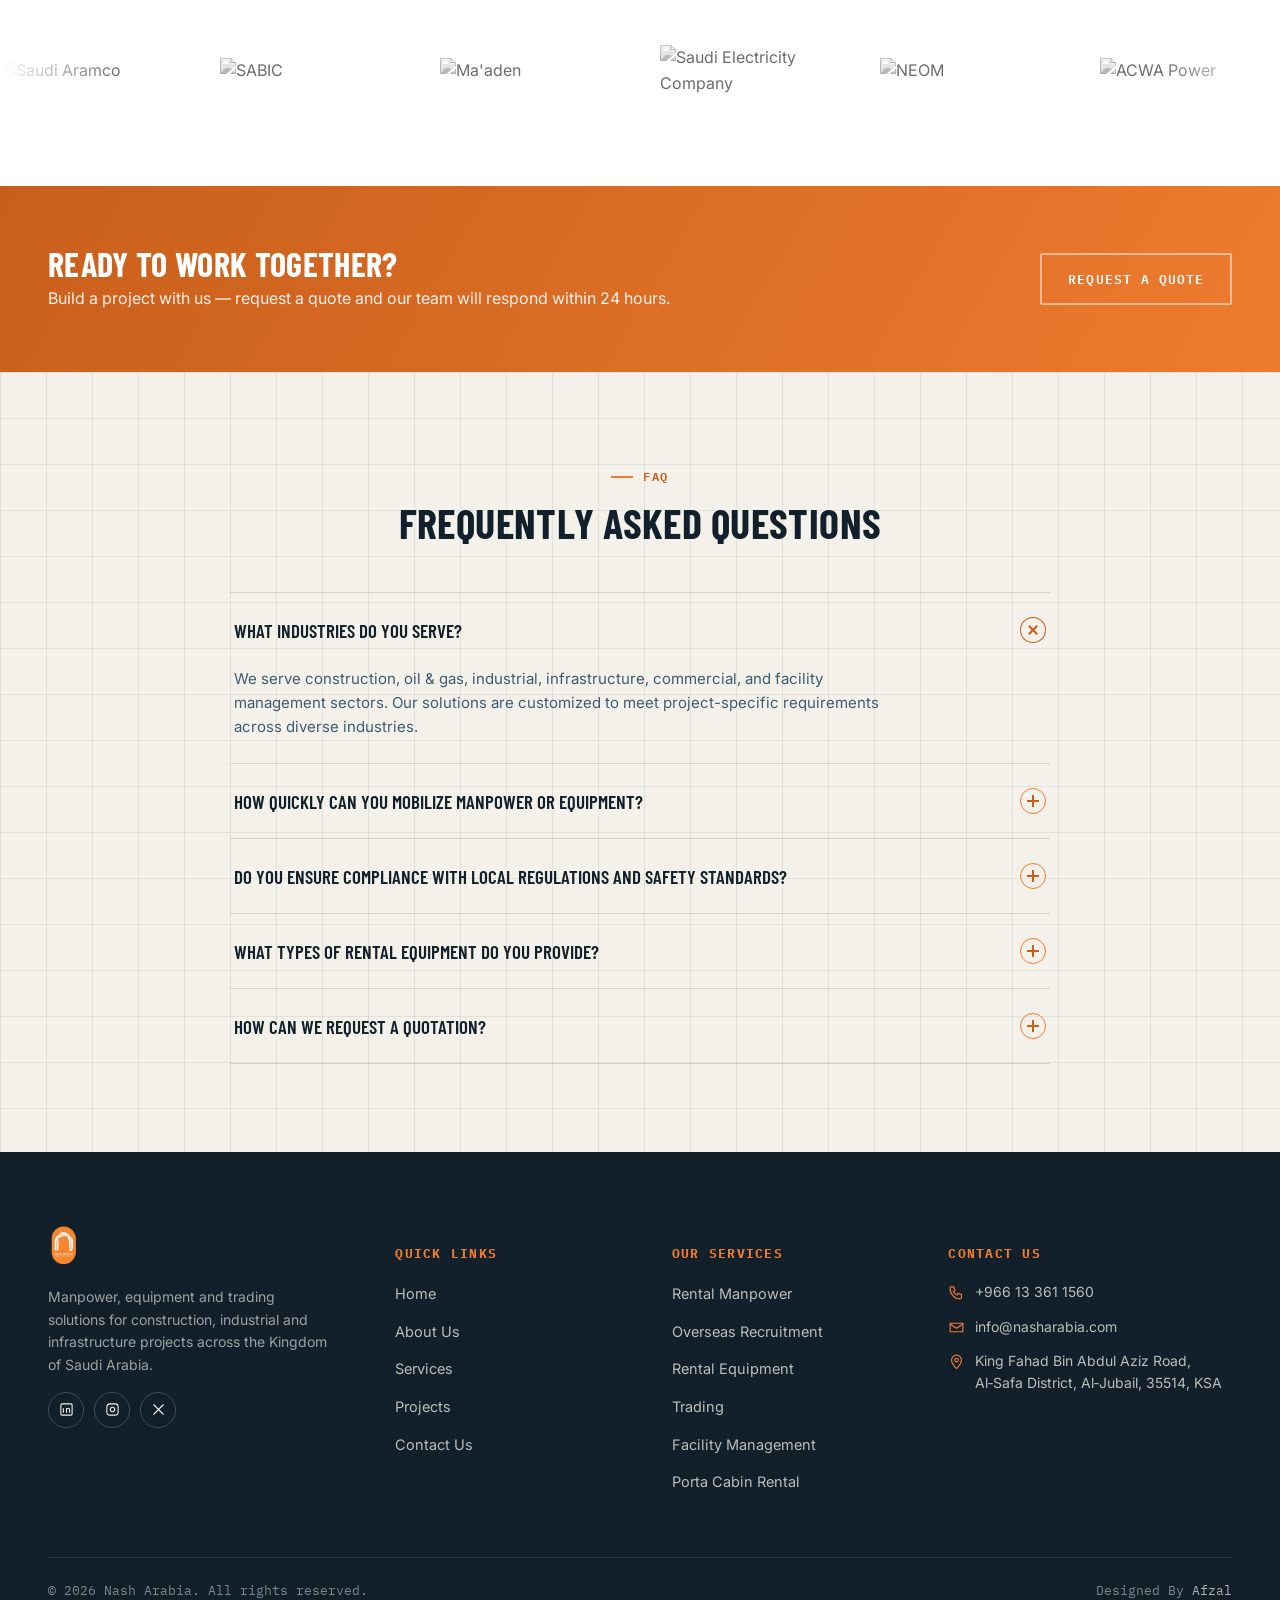
==== commit 5969bcd8: "Update index.html" ====
--- a/index.html
+++ b/index.html
@@ -146,6 +146,109 @@
   </div>
 </section>
 
+  <section class="business-solutions">
+
+    <div class="solutions-wrapper">
+
+        <div class="solution-card">
+
+            <div class="solution-cube">
+
+               <div class="face front">
+                    <h2>Rental<br>Manpower</h2>
+                </div>
+
+                <div class="face top">
+                    <a href="#">Skilled Workers</a>
+                    <a href="#">Engineers</a>
+                    <a href="#">Technicians</a>
+                    <a href="#">Supervisors</a>
+                    <a href="#">General Labour</a>
+                </div>
+
+                <div class="face back"></div>
+                <div class="face bottom"></div>
+                <div class="face left"></div>
+                <div class="face right"></div>
+
+            </div>
+        </div>
+
+        <!-- Cube 2 -->
+        <div class="solution-card">
+            <div class="solution-cube">
+
+                <div class="face front">
+                    <h2>Equipment<br>Rental</h2>
+                </div>
+
+                <div class="face top">
+                    <a href="#">Excavators</a>
+                    <a href="#">Forklifts</a>
+                    <a href="#">Boom Lifts</a>
+                    <a href="#">Generators</a>
+                    <a href="#">Cranes</a>
+                </div>
+
+                <div class="face back"></div>
+                <div class="face bottom"></div>
+                <div class="face left"></div>
+                <div class="face right"></div>
+
+            </div>
+        </div>
+
+        <!-- Cube 3 -->
+        <div class="solution-card">
+            <div class="solution-cube">
+
+                <div class="face front">
+                    <h2>Facility<br>Management</h2>
+                </div>
+
+                <div class="face top">
+                    <a href="#">Cleaning</a>
+                    <a href="#">Maintenance</a>
+                    <a href="#">Security</a>
+                    <a href="#">Housekeeping</a>
+                    <a href="#">Support Staff</a>
+                </div>
+
+                <div class="face back"></div>
+                <div class="face bottom"></div>
+                <div class="face left"></div>
+                <div class="face right"></div>
+
+            </div>
+        </div>
+
+        <!-- Cube 4 -->
+        <div class="solution-card">
+            <div class="solution-cube">
+
+                <div class="face front">
+                    <h2>Industrial<br>Trading</h2>
+                </div>
+
+                <div class="face top">
+                    <a href="#">Safety Items</a>
+                    <a href="#">Tools</a>
+                    <a href="#">Electrical</a>
+                    <a href="#">Mechanical</a>
+                    <a href="#">Consumables</a>
+                </div>
+
+                <div class="face back"></div>
+                <div class="face bottom"></div>
+                <div class="face left"></div>
+                <div class="face right"></div>
+
+            </div>
+        </div>
+
+    </div>
+
+</section>
 
 <!-- ================= SERVICES ================= -->
 <section id="services">
--- a/styles.css
+++ b/styles.css
@@ -99,16 +99,26 @@
   text-transform:uppercase;
   border:2px solid transparent;
   border-radius:var(--radius);
-  transition:transform .18s ease, background .18s ease, color .18s ease, border-color .18s ease;
+  transition:transform .18s ease, background .18s ease, color .18s ease, border-color .18s ease, box-shadow .18s ease;
   white-space:nowrap;
-}
+  position:relative;
+  overflow:hidden;
+}
+.btn::before{
+  content:'';position:absolute;inset:0;
+  background:rgba(255,255,255,.18);
+  transform:translateX(-110%);
+  transition:transform .45s cubic-bezier(.2,.7,.2,1);
+}
+.btn:hover::before{transform:translateX(110%);}
 .btn-primary{background:var(--orange);color:var(--white);}
-.btn-primary:hover{background:var(--orange-dark);transform:translateY(-2px);}
+.btn-primary:hover{background:var(--orange-dark);transform:translateY(-2px);box-shadow:0 10px 24px rgba(238,123,47,.35);}
 .btn-outline{border-color:var(--ink);color:var(--ink);}
 .btn-outline:hover{background:var(--ink);color:var(--white);transform:translateY(-2px);}
 .btn-outline-light{border-color:rgba(255,255,255,.5);color:var(--white);}
 .btn-outline-light:hover{background:var(--white);color:var(--ink);border-color:var(--white);transform:translateY(-2px);}
 .btn-block{width:100%;justify-content:center;}
+.btn:active{transform:translateY(0) scale(.97);}
 
 /* ============================================================
    HEADER / NAV
@@ -136,35 +146,95 @@
   background:rgba(251,250,246,0.92);
   backdrop-filter:blur(10px);
   border-bottom:1px solid var(--line);
+  transition:box-shadow .25s ease;
 }
 .nav{
   display:flex;align-items:center;justify-content:space-between;
   padding:14px 0;
 }
-.brand{display:flex;align-items:center;gap:12px;}
+.brand{display:flex;align-items:center;gap:12px;transition:opacity .15s ease;}
+.brand:hover{opacity:.85;}
 .brand img{height:52px;width:auto;}
 .brand-word{font-family:'Barlow Condensed',sans-serif;line-height:1;}
 .brand-word .l1{font-size:22px;font-weight:800;letter-spacing:.04em;color:var(--ink);}
 .brand-word .l2{font-size:11.5px;font-weight:600;letter-spacing:.14em;color:var(--orange-dark);text-transform:uppercase;}
 
 .nav-links{display:flex;align-items:center;gap:6px;}
-.nav-links a{
+.nav-links > a{
   font-family:'IBM Plex Mono',monospace;
   font-size:13px;font-weight:600;letter-spacing:.06em;text-transform:uppercase;
   padding:10px 16px;position:relative;color:var(--steel);
   transition:color .15s ease;
 }
-.nav-links a::after{
+.nav-links > a::after{
   content:'';position:absolute;left:16px;right:16px;bottom:6px;height:2px;
   background:var(--orange);transform:scaleX(0);transform-origin:left;
   transition:transform .2s ease;
 }
-.nav-links a:hover,.nav-links a.active{color:var(--orange-dark);}
-.nav-links a:hover::after,.nav-links a.active::after{transform:scaleX(1);}
+.nav-links > a:hover,.nav-links > a.active{color:var(--orange-dark);}
+.nav-links > a:hover::after,.nav-links > a.active::after{transform:scaleX(1);}
 .nav-cta{margin-left:8px;}
 
+/* ---------- services dropdown ---------- */
+.nav-item{position:relative;}
+.nav-drop-toggle{
+  display:flex;align-items:center;gap:6px;
+  background:none;border:none;
+  font-family:'IBM Plex Mono',monospace;
+  font-size:13px;font-weight:600;letter-spacing:.06em;text-transform:uppercase;
+  padding:10px 16px;position:relative;color:var(--steel);
+  transition:color .15s ease;
+}
+.nav-drop-toggle::after{
+  content:'';position:absolute;left:16px;right:16px;bottom:6px;height:2px;
+  background:var(--orange);transform:scaleX(0);transform-origin:left;
+  transition:transform .2s ease;
+}
+.nav-drop-toggle .chev{transition:transform .25s ease;stroke:var(--orange-dark);flex:none;}
+.nav-item:hover .nav-drop-toggle,
+.nav-drop-toggle[aria-expanded="true"]{color:var(--orange-dark);}
+.nav-item:hover .nav-drop-toggle::after,
+.nav-drop-toggle[aria-expanded="true"]::after{transform:scaleX(1);}
+.nav-item:hover .chev,
+.nav-drop-toggle[aria-expanded="true"] .chev{transform:rotate(180deg);}
+
+.nav-dropdown{
+  position:absolute;top:100%;left:50%;
+  transform:translate(-50%,10px);
+  width:340px;
+  background:var(--paper);
+  border:1px solid var(--line);
+  box-shadow:var(--shadow);
+  padding:10px;
+  display:grid;gap:2px;
+  opacity:0;visibility:hidden;
+  transition:opacity .22s ease, transform .22s ease, visibility .22s ease;
+  z-index:50;
+}
+.nav-item:hover .nav-dropdown,
+.nav-item.open .nav-dropdown{
+  opacity:1;visibility:visible;transform:translate(-50%,4px);
+}
+.nav-dropdown a{
+  display:flex;align-items:center;gap:14px;
+  padding:11px 12px;border-radius:var(--radius);
+  transition:background .15s ease, transform .15s ease, padding-left .15s ease;
+}
+.nav-dropdown a:hover{background:var(--concrete-dark);padding-left:16px;}
+.nav-dropdown svg{
+  width:20px;height:20px;flex:none;stroke:var(--orange-dark);fill:none;stroke-width:1.7;
+  border:1.5px solid var(--line);border-radius:50%;padding:8px;box-sizing:content-box;
+  transition:background .15s ease, border-color .15s ease, stroke .15s ease;
+}
+.nav-dropdown a:hover svg{background:var(--orange);border-color:var(--orange);stroke:var(--white);}
+.nav-dropdown b{display:block;font-family:'Barlow Condensed',sans-serif;font-size:15.5px;font-weight:700;text-transform:uppercase;color:var(--ink);}
+.nav-dropdown em{display:block;font-style:normal;font-size:12px;color:var(--steel-light);margin-top:1px;}
+
 .nav-toggle{display:none;background:none;border:2px solid var(--ink);padding:8px 10px;border-radius:var(--radius);}
-.nav-toggle span{display:block;width:22px;height:2px;background:var(--ink);margin:4px 0;}
+.nav-toggle span{display:block;width:22px;height:2px;background:var(--ink);margin:4px 0;transition:transform .25s ease, opacity .25s ease;}
+.nav-toggle.is-open span:nth-child(1){transform:translateY(6px) rotate(45deg);}
+.nav-toggle.is-open span:nth-child(2){opacity:0;}
+.nav-toggle.is-open span:nth-child(3){transform:translateY(-6px) rotate(-45deg);}
 
 @media (max-width:960px){
   .nav-toggle{display:block;}
@@ -174,13 +244,28 @@
     flex-direction:column;align-items:stretch;
     padding:10px 22px 22px;
     border-bottom:1px solid var(--line);
-    display:none;
+    max-height:0;
+    overflow:hidden;
+    visibility:hidden;
     box-shadow:var(--shadow);
+    transition:max-height .35s ease, visibility .35s ease;
   }
-  .nav-links.open{display:flex;}
-  .nav-links a{padding:14px 4px;border-bottom:1px solid var(--line-soft);}
+  .nav-links.open{max-height:640px;visibility:visible;display:flex;}
+  .nav-links > a{padding:14px 4px;border-bottom:1px solid var(--line-soft);}
   .nav-cta{margin:12px 0 0;}
   .topbar-left{display:none;}
+
+  .nav-item{border-bottom:1px solid var(--line-soft);}
+  .nav-drop-toggle{width:100%;justify-content:space-between;padding:14px 4px;}
+  .nav-dropdown{
+    position:static;transform:none;width:auto;box-shadow:none;border:none;
+    background:var(--concrete-dark);
+    max-height:0;overflow:hidden;opacity:1;visibility:visible;
+    padding:0 0 0 6px;margin-bottom:0;
+    transition:max-height .3s ease, padding .3s ease;
+  }
+  .nav-item.open .nav-dropdown{max-height:520px;padding:6px 0 10px 6px;}
+  .nav-dropdown a:hover{padding-left:12px;}
 }
 
 /* ============================================================
@@ -202,26 +287,39 @@
   color:var(--white);
   text-transform:uppercase;
   margin-bottom:.22em;
+  opacity:0;
+  animation:heroUp .7s .1s cubic-bezier(.2,.7,.2,1) forwards;
 }
 .hero h1 em{font-style:normal;color:var(--orange);}
+.hero .tag{opacity:0;animation:heroUp .6s cubic-bezier(.2,.7,.2,1) forwards;}
 .hero .lede{
   color:rgba(244,241,234,0.82);
   font-size:17px;
   max-width:520px;
   margin-bottom:28px;
-}
-.hero-ctas{display:flex;gap:16px;flex-wrap:wrap;margin-bottom:38px;}
-.hero-stats{display:flex;gap:0;border-top:1px solid rgba(255,255,255,.18);padding-top:22px;flex-wrap:wrap;}
+  opacity:0;
+  animation:heroUp .7s .22s cubic-bezier(.2,.7,.2,1) forwards;
+}
+.hero-ctas{display:flex;gap:16px;flex-wrap:wrap;margin-bottom:38px;opacity:0;animation:heroUp .7s .34s cubic-bezier(.2,.7,.2,1) forwards;}
+.hero-stats{display:flex;gap:0;border-top:1px solid rgba(255,255,255,.18);padding-top:22px;flex-wrap:wrap;opacity:0;animation:heroUp .7s .46s cubic-bezier(.2,.7,.2,1) forwards;}
 .hero-stats div{padding-right:34px;margin-right:34px;border-right:1px solid rgba(255,255,255,.18);}
 .hero-stats div:last-child{border-right:none;margin-right:0;padding-right:0;}
 .hero-stats b{display:block;font-family:'Barlow Condensed',sans-serif;font-size:30px;color:var(--orange);line-height:1;}
 .hero-stats span{font-family:'IBM Plex Mono',monospace;font-size:11px;letter-spacing:.08em;text-transform:uppercase;color:rgba(244,241,234,.7);}
+
+@keyframes heroUp{
+  from{opacity:0;transform:translateY(18px);}
+  to{opacity:1;transform:translateY(0);}
+}
 
 /* --- cube --- */
 .cube-stage{
   display:flex;justify-content:center;align-items:center;
   height:400px;
   perspective:1500px;
+  touch-action:pan-y;
+  opacity:0;
+  animation:heroUp .8s .3s cubic-bezier(.2,.7,.2,1) forwards;
 }
 .cube-hint{
   text-align:center;font-family:'IBM Plex Mono',monospace;font-size:11px;
@@ -296,8 +394,11 @@
 }
 .practice-item{
   background:var(--paper);padding:30px 28px;display:flex;gap:18px;align-items:flex-start;
-}
-.practice-item svg{width:30px;height:30px;flex:none;stroke:var(--orange-dark);fill:none;stroke-width:1.6;margin-top:2px;}
+  transition:background .2s ease, transform .2s ease;
+}
+.practice-item:hover{background:var(--white);transform:translateY(-3px);box-shadow:var(--shadow);position:relative;z-index:2;}
+.practice-item svg{width:30px;height:30px;flex:none;stroke:var(--orange-dark);fill:none;stroke-width:1.6;margin-top:2px;transition:transform .25s ease;}
+.practice-item:hover svg{transform:scale(1.12) rotate(-4deg);}
 .practice-item h4{font-size:19px;text-transform:uppercase;margin-bottom:6px;}
 .practice-item p{color:var(--steel-light);font-size:14.5px;margin:0;}
 
@@ -312,12 +413,15 @@
   height:210px;
   background:linear-gradient(155deg,var(--steel),var(--ink));
   display:flex;align-items:center;justify-content:center;position:relative;
+  overflow:hidden;
 }
 .team-photo .initials{
   font-family:'Barlow Condensed',sans-serif;font-size:56px;font-weight:800;color:var(--orange);
   border:2px solid var(--orange);width:96px;height:96px;border-radius:50%;
   display:flex;align-items:center;justify-content:center;
-}
+  transition:transform .3s ease;
+}
+.team-card:hover .initials{transform:scale(1.08);}
 .team-photo::after{
   content:'';position:absolute;inset:0;
   background-image:linear-gradient(rgba(255,255,255,.06) 1px, transparent 1px),linear-gradient(90deg, rgba(255,255,255,.06) 1px, transparent 1px);
@@ -338,14 +442,19 @@
 .service-card .ic{
   width:56px;height:56px;border:1.5px solid var(--orange);border-radius:50%;
   display:flex;align-items:center;justify-content:center;margin-bottom:20px;
-}
-.service-card svg{width:26px;height:26px;stroke:var(--orange-dark);fill:none;stroke-width:1.6;}
+  transition:background .2s ease;
+}
+.service-card:hover .ic{background:var(--orange);}
+.service-card:hover .ic svg{stroke:var(--white);}
+.service-card svg{width:26px;height:26px;stroke:var(--orange-dark);fill:none;stroke-width:1.6;transition:stroke .2s ease;}
 .service-card h3{font-size:21px;text-transform:uppercase;margin-bottom:8px;}
 .service-card p{color:var(--steel-light);font-size:14.5px;margin-bottom:14px;}
 .service-card .more{
   font-family:'IBM Plex Mono',monospace;font-size:12px;letter-spacing:.08em;text-transform:uppercase;color:var(--orange-dark);
   display:inline-flex;align-items:center;gap:6px;
-}
+  transition:gap .2s ease;
+}
+.service-card:hover .more{gap:10px;}
 
 /* ---------- projects ---------- */
 .projects-grid{display:grid;grid-template-columns:repeat(3,1fr);gap:24px;}
@@ -355,7 +464,9 @@
 }
 .project-card .pv{
   position:absolute;inset:0;opacity:.9;
-}
+  transition:transform .5s ease;
+}
+.project-card:hover .pv{transform:scale(1.08);}
 .project-card .ov{
   position:relative;z-index:2;padding:22px;
   background:linear-gradient(0deg, rgba(18,32,43,.94) 5%, rgba(18,32,43,0) 90%);
@@ -387,8 +498,9 @@
 .testi-nav{display:flex;justify-content:center;gap:10px;margin-top:34px;}
 .testi-nav button{
   width:11px;height:11px;border-radius:50%;border:1.5px solid var(--orange-dark);background:transparent;padding:0;
-}
-.testi-nav button.active{background:var(--orange);}
+  transition:background .2s ease, transform .2s ease;
+}
+.testi-nav button.active{background:var(--orange);transform:scale(1.2);}
 
 /* ---------- CTA banner ---------- */
 .cta-banner{
@@ -406,7 +518,9 @@
   width:100%;display:flex;justify-content:space-between;align-items:center;gap:16px;
   background:none;border:none;text-align:left;padding:24px 4px;
   font-family:'Barlow Condensed',sans-serif;font-size:19px;font-weight:600;color:var(--ink);text-transform:uppercase;
-}
+  transition:color .15s ease;
+}
+.faq-q:hover{color:var(--orange-dark);}
 .faq-q .plus{
   flex:none;width:26px;height:26px;border:1.5px solid var(--orange);border-radius:50%;position:relative;transition:transform .25s ease;
 }
@@ -438,16 +552,16 @@
 .field label{font-family:'IBM Plex Mono',monospace;font-size:12px;letter-spacing:.06em;text-transform:uppercase;color:var(--steel);}
 .field input,.field textarea{
   border:1.5px solid var(--line);background:var(--white);padding:13px 14px;font-family:'Inter',sans-serif;font-size:14.5px;color:var(--ink);
-  transition:border-color .15s ease;
-}
-.field input:focus,.field textarea:focus{border-color:var(--orange);outline:none;}
+  transition:border-color .15s ease, box-shadow .15s ease;
+}
+.field input:focus,.field textarea:focus{border-color:var(--orange);outline:none;box-shadow:0 0 0 3px rgba(238,123,47,.15);}
 .field textarea{resize:vertical;min-height:130px;}
 .form-note{font-size:13px;color:var(--steel-light);margin-top:14px;}
 .form-success{
   display:none;margin-top:16px;padding:14px 16px;background:#EAF6EC;border:1px solid #8FCB9C;color:#256B34;
   font-family:'IBM Plex Mono',monospace;font-size:13px;
 }
-.form-success.show{display:block;}
+.form-success.show{display:block;animation:fadeUp .4s ease;}
 
 /* ---------- footer ---------- */
 footer{background:var(--ink);color:rgba(244,241,234,.75);padding:70px 0 0;}
@@ -459,12 +573,12 @@
   width:36px;height:36px;border:1px solid rgba(255,255,255,.2);border-radius:50%;
   display:flex;align-items:center;justify-content:center;transition:.15s ease;
 }
-.footer-social a:hover{background:var(--orange);border-color:var(--orange);}
+.footer-social a:hover{background:var(--orange);border-color:var(--orange);transform:translateY(-3px);}
 .footer-social svg{width:15px;height:15px;stroke:var(--concrete);fill:none;stroke-width:1.7;}
 footer h5{font-family:'IBM Plex Mono',monospace;font-size:12.5px;letter-spacing:.1em;text-transform:uppercase;color:var(--orange);margin-bottom:18px;}
 footer ul li{margin-bottom:12px;}
-footer ul a{font-size:14.5px;color:rgba(244,241,234,.75);transition:color .15s ease;}
-footer ul a:hover{color:var(--orange);}
+footer ul a{font-size:14.5px;color:rgba(244,241,234,.75);transition:color .15s ease, padding-left .15s ease;}
+footer ul a:hover{color:var(--orange);padding-left:4px;}
 .foot-contact li{display:flex;gap:10px;align-items:flex-start;font-size:14px;}
 .foot-contact svg{width:17px;height:17px;stroke:var(--orange);fill:none;stroke-width:1.6;flex:none;margin-top:3px;}
 .foot-bottom{
@@ -501,7 +615,8 @@
 .stat-strip span{font-family:'IBM Plex Mono',monospace;font-size:11px;letter-spacing:.08em;text-transform:uppercase;color:rgba(244,241,234,.7);}
 
 .value-list{display:flex;flex-direction:column;gap:0;margin-top:24px;}
-.value-list li{display:flex;gap:16px;padding:18px 0;border-top:1px solid var(--line);}
+.value-list li{display:flex;gap:16px;padding:18px 0;border-top:1px solid var(--line);transition:padding-left .2s ease;}
+.value-list li:hover{padding-left:6px;}
 .value-list li:first-child{border-top:none;}
 .value-list svg{width:22px;height:22px;stroke:var(--orange-dark);fill:none;stroke-width:1.7;flex:none;margin-top:2px;}
 .value-list b{display:block;font-family:'Barlow Condensed',sans-serif;font-size:17px;text-transform:uppercase;}
@@ -518,8 +633,19 @@
 .logo-strip span{font-family:'Barlow Condensed',sans-serif;font-size:20px;font-weight:700;letter-spacing:.05em;color:var(--steel);text-transform:uppercase;}
 
 /* reveal-on-scroll */
-.reveal{opacity:0;transform:translateY(24px);transition:opacity .6s ease, transform .6s ease;}
+.reveal{opacity:0;transform:translateY(24px);transition:opacity .7s cubic-bezier(.2,.7,.2,1), transform .7s cubic-bezier(.2,.7,.2,1);}
 .reveal.in{opacity:1;transform:translateY(0);}
+.practice-grid.reveal.in .practice-item,
+.team-grid.reveal.in .team-card,
+.services-grid.reveal.in .service-card,
+.projects-grid.reveal.in .project-card{animation:fadeUp .6s ease both;}
+.practice-grid .practice-item:nth-child(1){animation-delay:.05s;}
+.practice-grid .practice-item:nth-child(2){animation-delay:.12s;}
+.practice-grid .practice-item:nth-child(3){animation-delay:.19s;}
+.practice-grid .practice-item:nth-child(4){animation-delay:.26s;}
+.team-grid .team-card:nth-child(1),.services-grid .service-card:nth-child(1),.projects-grid .project-card:nth-child(1){animation-delay:.05s;}
+.team-grid .team-card:nth-child(2),.services-grid .service-card:nth-child(2),.projects-grid .project-card:nth-child(2){animation-delay:.14s;}
+.team-grid .team-card:nth-child(3),.services-grid .service-card:nth-child(3),.projects-grid .project-card:nth-child(3){animation-delay:.23s;}
 
 /* utility */
 .center{text-align:center;margin-left:auto;margin-right:auto;}
@@ -533,15 +659,322 @@
   .stat-strip .container{grid-template-columns:repeat(2,1fr);}
 }
 @media (max-width:860px){
+  .hero{padding:56px 0 64px;}
   .hero .container{grid-template-columns:1fr;}
   .cube-stage{height:320px;}
-  .split{grid-template-columns:1fr;}
+  .split{grid-template-columns:1fr;gap:36px;}
   .contact-grid{grid-template-columns:1fr;}
   .form-row{grid-template-columns:1fr;}
 }
+
+/* ---------- mobile refinements ---------- */
 @media (max-width:640px){
-  .team-grid,.services-grid,.projects-grid{grid-template-columns:1fr;}
+  .container{padding:0 20px;}
+  section{padding:60px 0;}
+  .topbar-right{gap:14px;}
+  .topbar-right span:first-child{display:none;}
+  .brand img{height:40px;}
+  .brand-word .l1{font-size:17px;}
+  .brand-word .l2{font-size:9.5px;}
+
+  .hero{padding:40px 0 48px;}
+  .hero .lede{font-size:15.5px;}
+  .hero-ctas{gap:12px;}
+  .hero-ctas .btn{flex:1 1 auto;justify-content:center;padding:14px 18px;}
+  .hero-stats{gap:14px 0;}
+  .hero-stats div{flex:1 1 42%;border-right:none;margin-right:0;padding-right:0;}
+  .hero-stats b{font-size:24px;}
+
+  .cube-stage{height:250px;perspective:900px;}
+  .cube,.cube__face{width:170px;height:170px;}
+  .cube__face--front{transform:translateZ(85px);}
+  .cube__face--back{transform:rotateY(180deg) translateZ(85px);}
+  .cube__face--right{transform:rotateY(90deg) translateZ(85px);}
+  .cube__face--left{transform:rotateY(-90deg) translateZ(85px);}
+  .cube__face--top{transform:rotateX(90deg) translateZ(85px);}
+  .cube__face--bottom{transform:rotateX(-90deg) translateZ(85px);}
+  .cube__face svg{width:26px;height:26px;}
+  .cube__face .ft{font-size:14.5px;}
+  .cube__face .fn{font-size:9px;}
+
+  .section-head{margin-bottom:32px;}
+  .practice-item{padding:22px 20px;}
+  .team-grid,.services-grid,.projects-grid{grid-template-columns:1fr;gap:18px;}
   .footer-grid{grid-template-columns:1fr;gap:32px;}
   .cta-banner .container{flex-direction:column;align-items:flex-start;}
-  .hero-stats div{margin-right:20px;padding-right:20px;}
-}
+  .cta-banner .btn{width:100%;justify-content:center;}
+  .form-card{padding:26px 20px;}
+  .testi-slide p{font-size:16.5px;}
+}
+.about-visual img{
+    width:100%;
+    height:100%;
+    object-fit:cover;
+}
+
+.service-card{
+    display:flex;
+    flex-direction:column;
+    overflow:hidden;
+    background:#fff;
+    border-radius:18px;
+    text-decoration:none;
+    color:inherit;
+    box-shadow:0 10px 35px rgba(0,0,0,.08);
+    transition:.35s ease;
+    height:100%;
+}
+
+.service-card:hover{
+    transform:translateY(-10px);
+    box-shadow:0 18px 45px rgba(0,0,0,.16);
+}
+
+.service-image{
+    width:100%;
+    height:220px;
+    overflow:hidden;
+}
+
+.service-image img{
+    width:100%;
+    height:100%;
+    object-fit:cover;
+    transition:.5s;
+}
+
+.service-card:hover .service-image img{
+    transform:scale(1.08);
+}
+
+.service-content{
+    padding:28px;
+}
+
+.service-content h3{
+    margin:18px 0 12px;
+}
+
+.service-content p{
+    margin-bottom:20px;
+}
+
+.more{
+    display:inline-flex;
+    align-items:center;
+    gap:8px;
+    font-weight:700;
+    color:var(--primary);
+}
+
+.service-card:hover .more{
+    transform:translateX(6px);
+    transition:.3s;
+}
+
+
+/*==============================
+      CLIENT LOGO SLIDER
+===============================*/
+
+.clients-section{
+    padding:90px 0;
+    background:#fff;
+}
+
+.logo-slider{
+    width:100%;
+    overflow:hidden;
+    position:relative;
+    margin-top:40px;
+}
+
+.logo-slider::before,
+.logo-slider::after{
+    content:"";
+    position:absolute;
+    top:0;
+    width:120px;
+    height:100%;
+    z-index:2;
+}
+
+.logo-slider::before{
+    left:0;
+    background:linear-gradient(to right,#fff,transparent);
+}
+
+.logo-slider::after{
+    right:0;
+    background:linear-gradient(to left,#fff,transparent);
+}
+
+.logo-track{
+
+    display:flex;
+    align-items:center;
+    gap:70px;
+    width:max-content;
+
+    animation:logoScroll 30s linear infinite;
+
+}
+
+.logo-slider:hover .logo-track{
+
+    animation-play-state:paused;
+
+}
+
+.logo-item{
+
+    display:flex;
+    align-items:center;
+    justify-content:center;
+
+}
+
+.logo-item img{
+
+    width:150px;
+    max-height:70px;
+    object-fit:contain;
+
+    filter:grayscale(100%);
+    opacity:.65;
+
+    transition:.35s;
+
+}
+
+.logo-item img:hover{
+
+    filter:none;
+    opacity:1;
+    transform:scale(1.08);
+
+}
+
+@keyframes logoScroll{
+
+    from{
+        transform:translateX(0);
+    }
+
+    to{
+        transform:translateX(-50%);
+    }
+
+}
+
+/*==============================
+ HERO BACKGROUND SLIDER
+==============================*/
+
+.hero{
+
+    position:relative;
+    overflow:hidden;
+
+}
+
+.hero-slider{
+
+    position:absolute;
+    inset:0;
+    z-index:0;
+
+}
+
+.hero-slide{
+
+    position:absolute;
+    inset:0;
+
+    background-size:cover;
+    background-position:center;
+
+    opacity:0;
+
+    transition:opacity 1.2s ease;
+
+}
+
+.hero-slide.active{
+
+    opacity:1;
+
+}
+
+/* Dark Overlay */
+
+.hero-slider::after{
+
+    content:"";
+
+    position:absolute;
+    inset:0;
+
+    background:rgba(8,18,30,.70);
+
+}
+
+/* Hero Content */
+
+.hero .container{
+
+    position:relative;
+    z-index:2;
+
+}
+
+/* Navigation */
+
+.hero-prev,
+.hero-next{
+
+    position:absolute;
+
+    top:50%;
+    transform:translateY(-50%);
+
+    width:52px;
+    height:52px;
+
+    border:none;
+    border-radius:50%;
+
+    background:rgba(255,255,255,.18);
+
+    color:#fff;
+
+    font-size:28px;
+
+    cursor:pointer;
+
+    backdrop-filter:blur(6px);
+
+    transition:.3s;
+
+    z-index:5;
+
+}
+
+.hero-prev:hover,
+.hero-next:hover{
+
+    background:var(--primary);
+
+}
+
+.hero-prev{
+
+    left:35px;
+
+}
+
+.hero-next{
+
+    right:35px;
+
+}
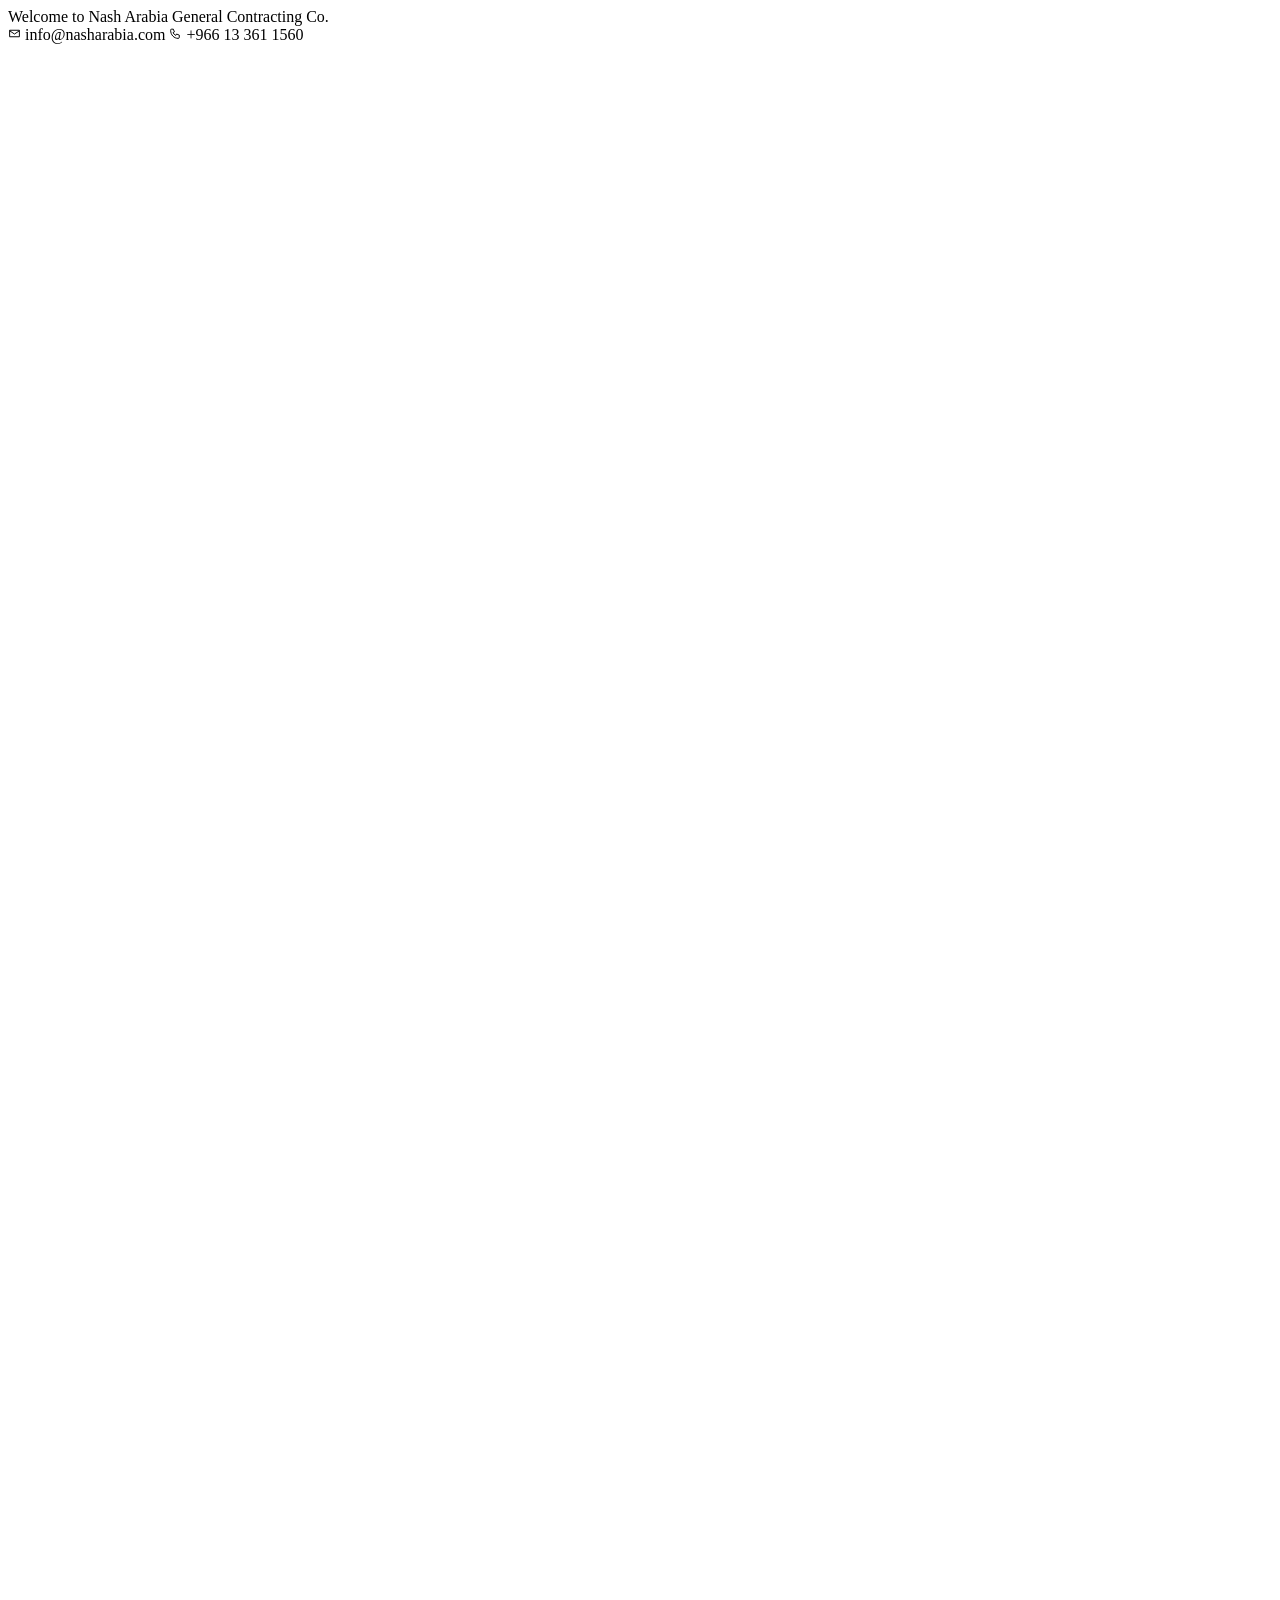
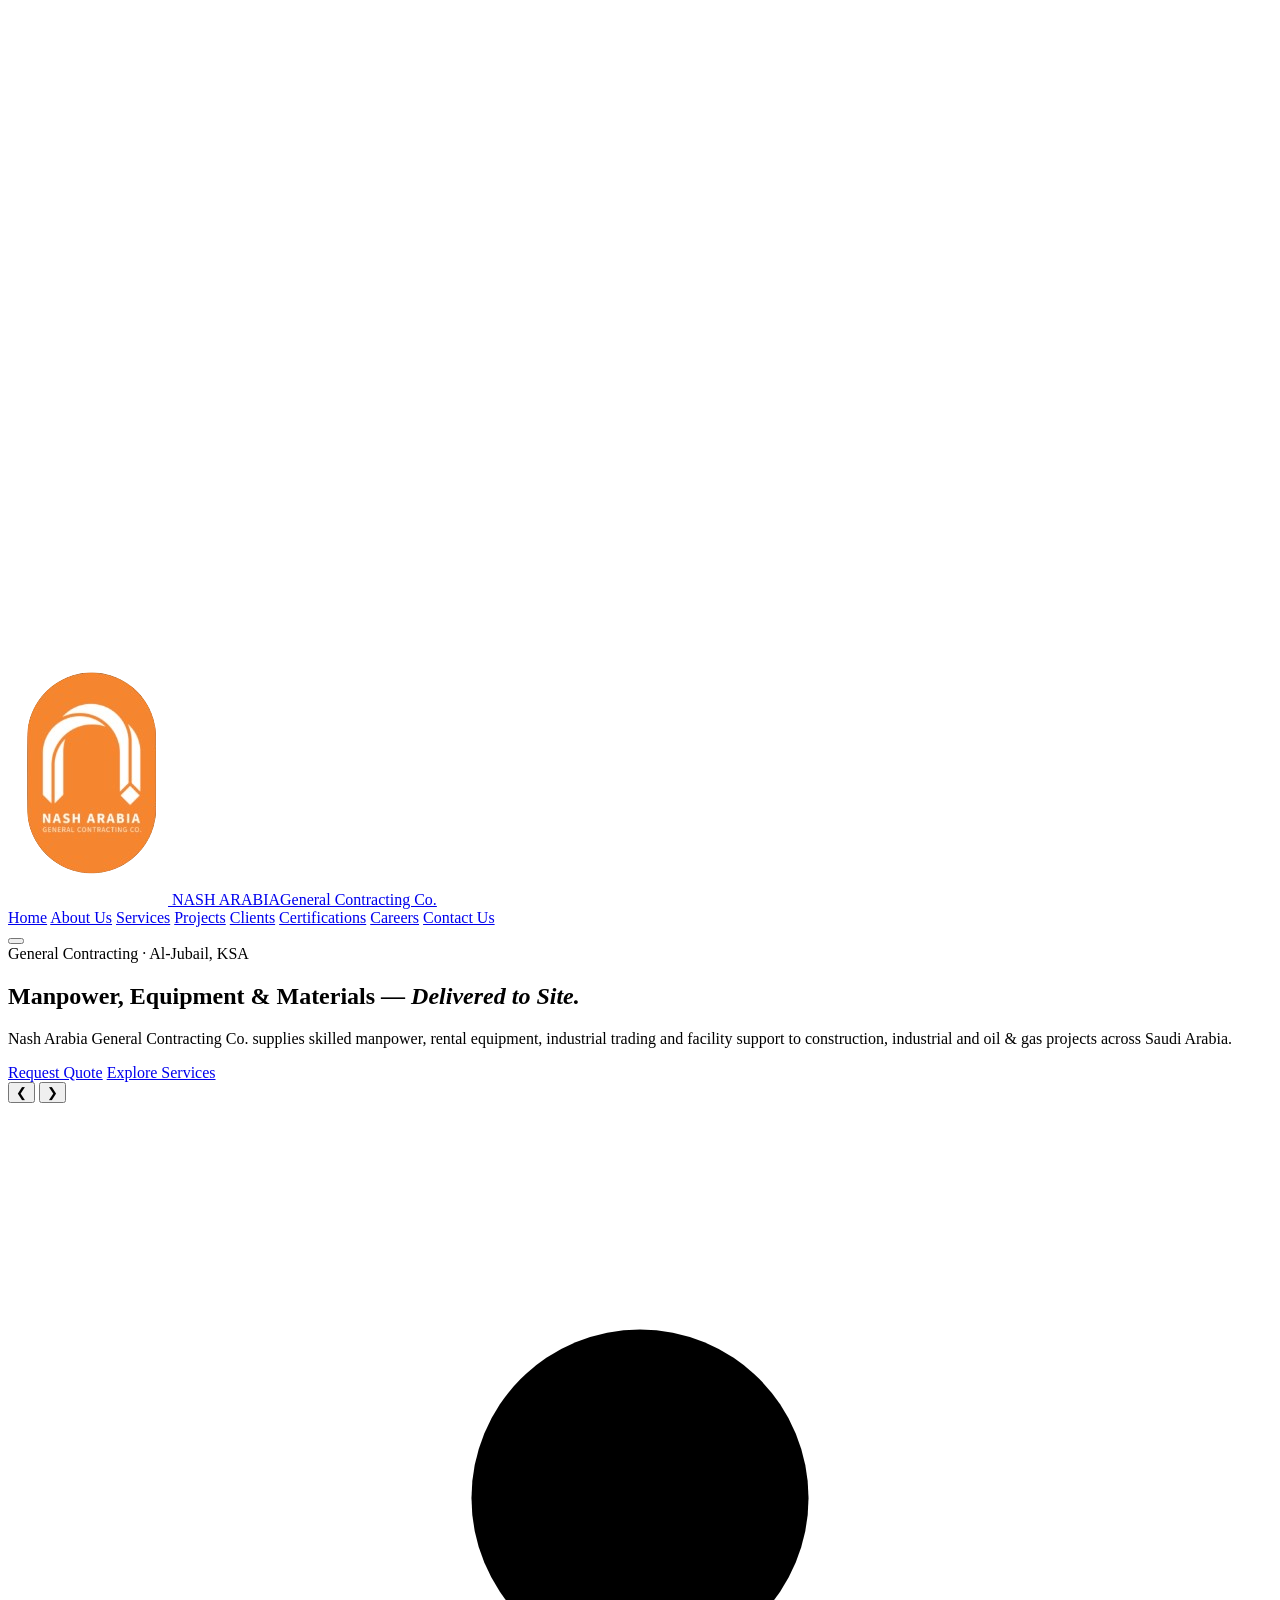
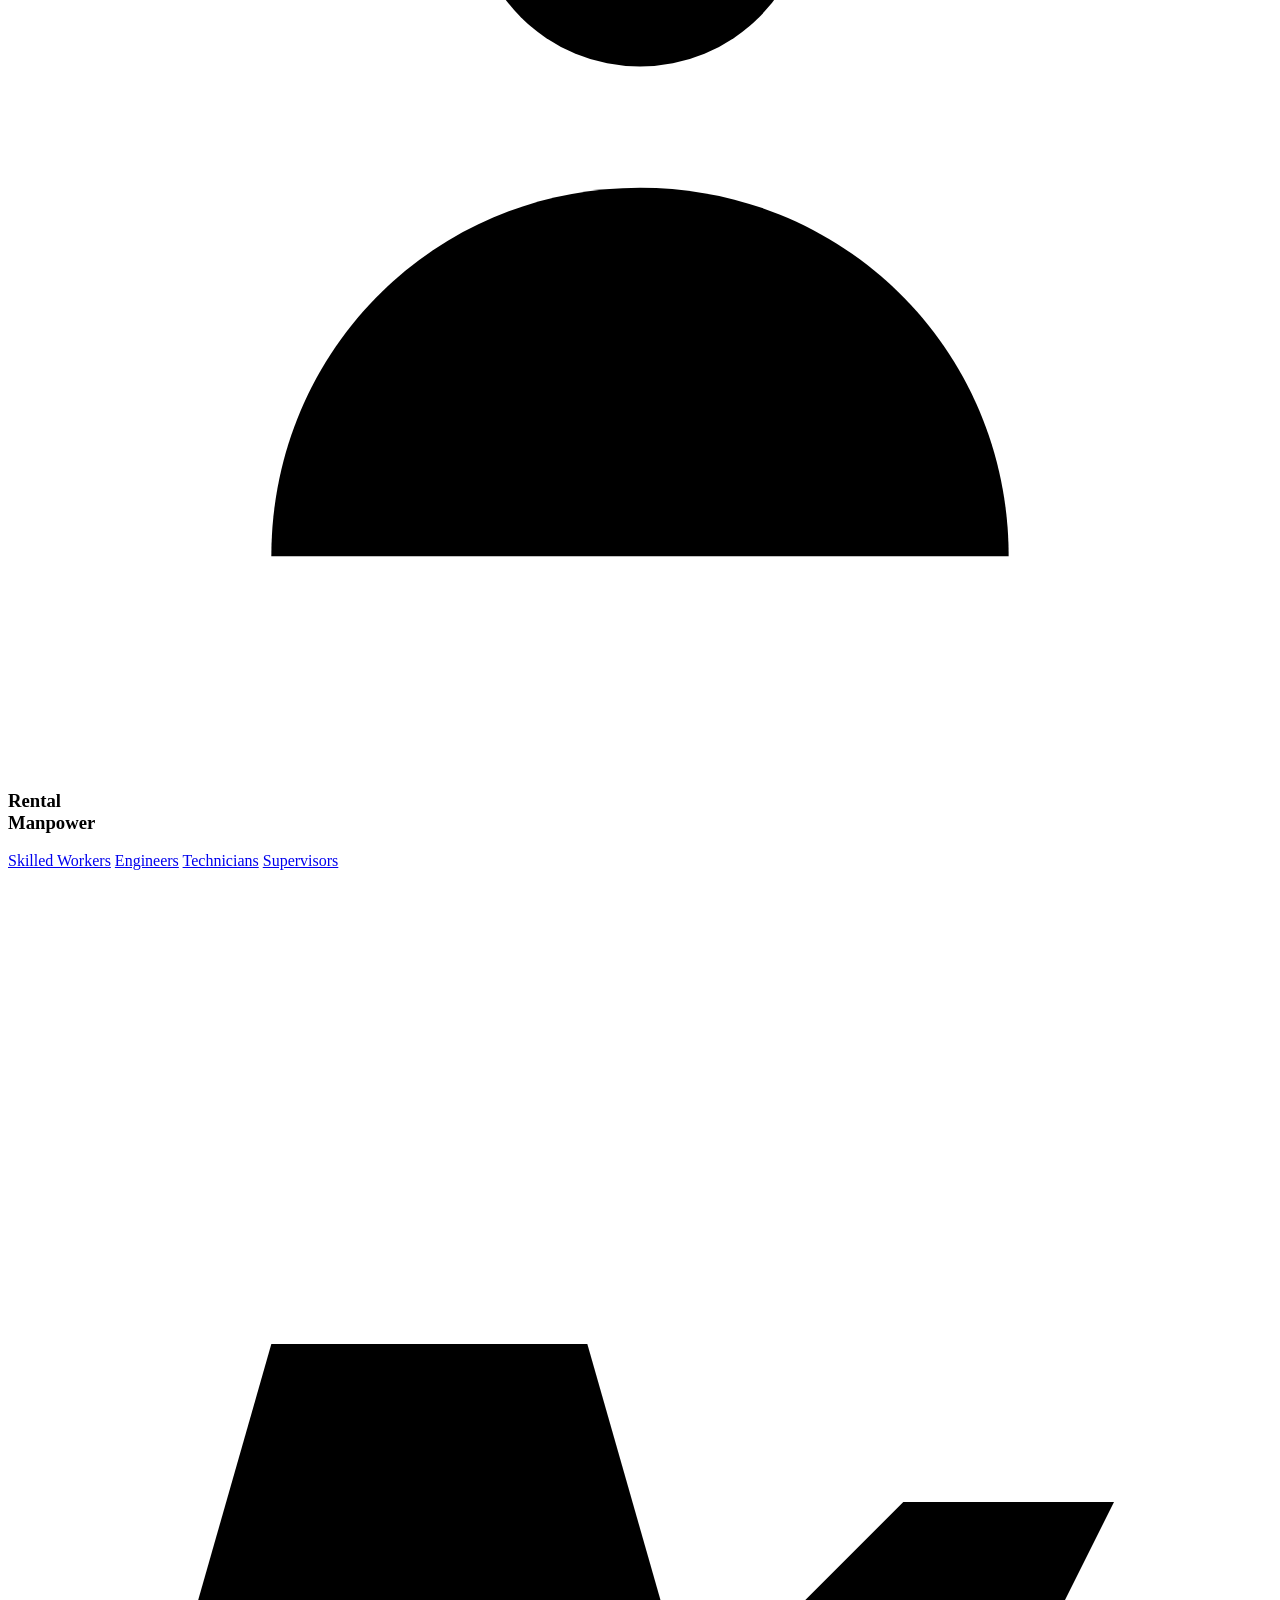
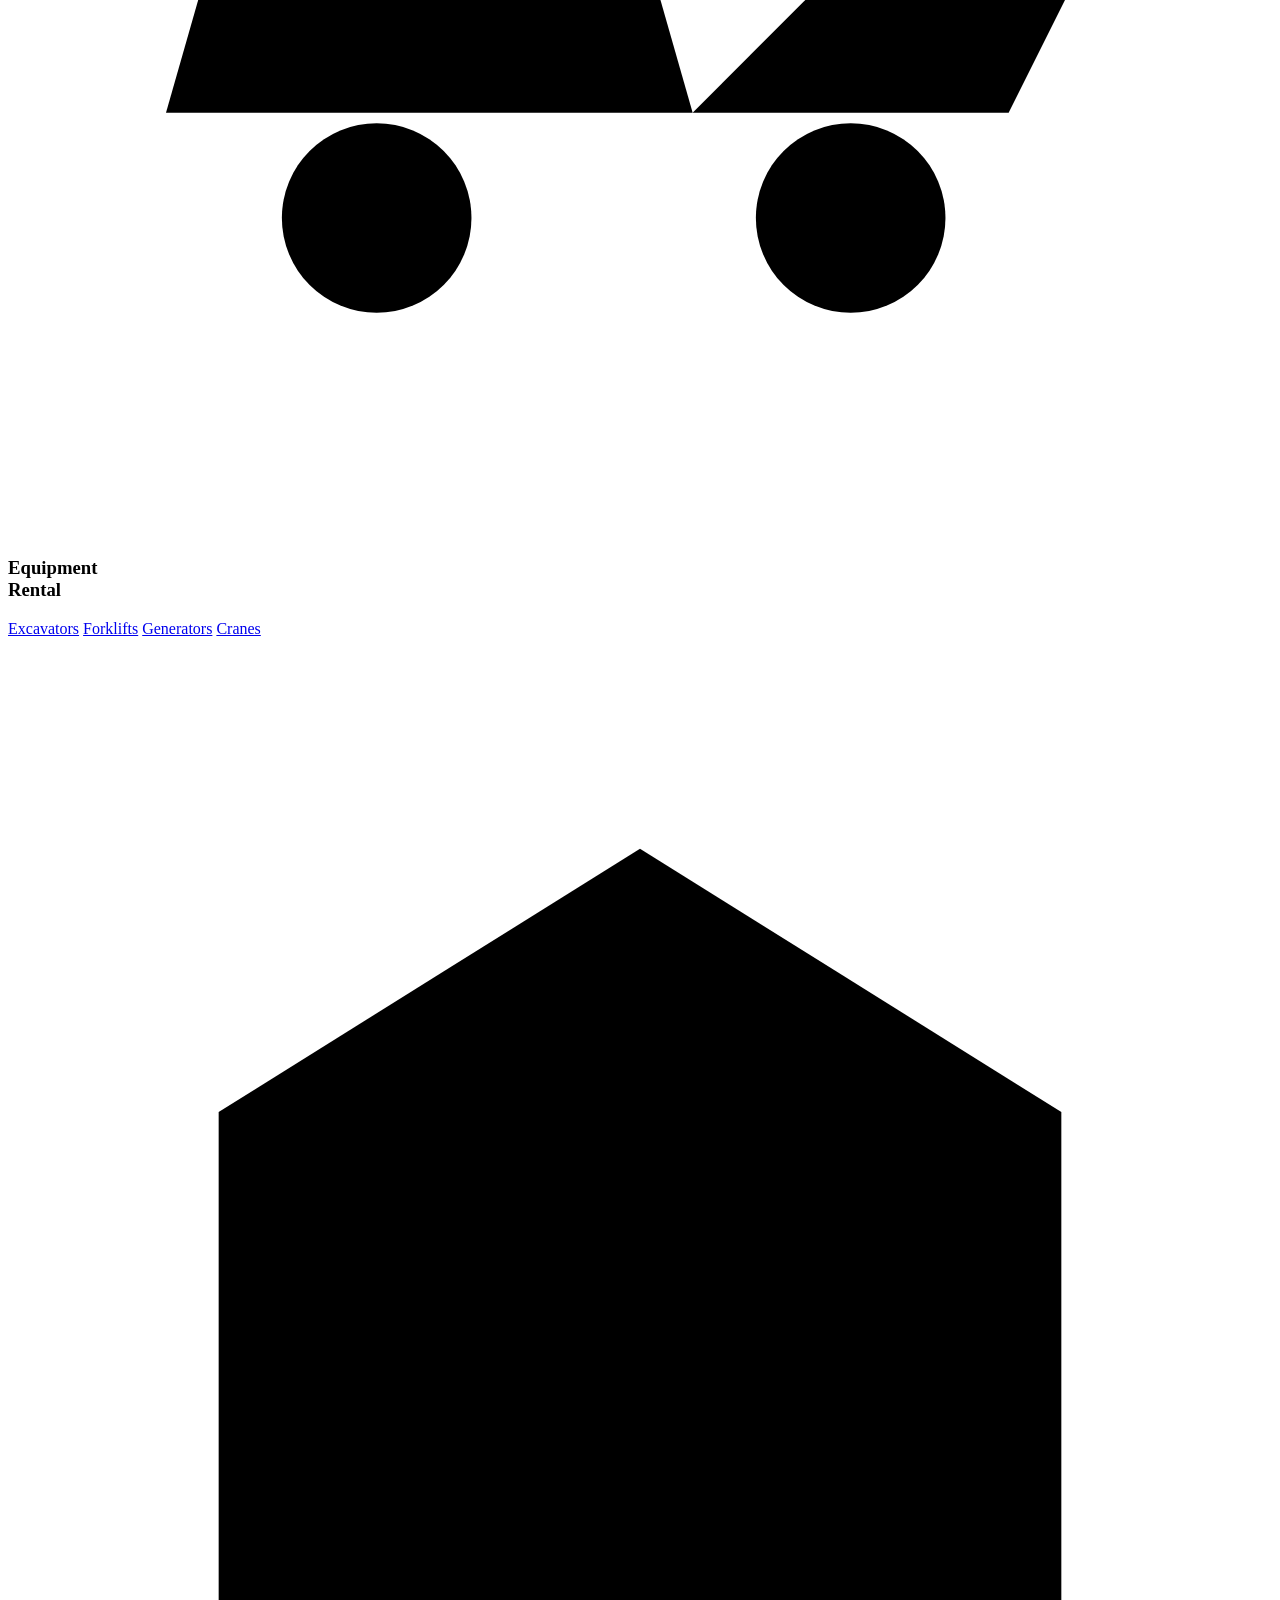
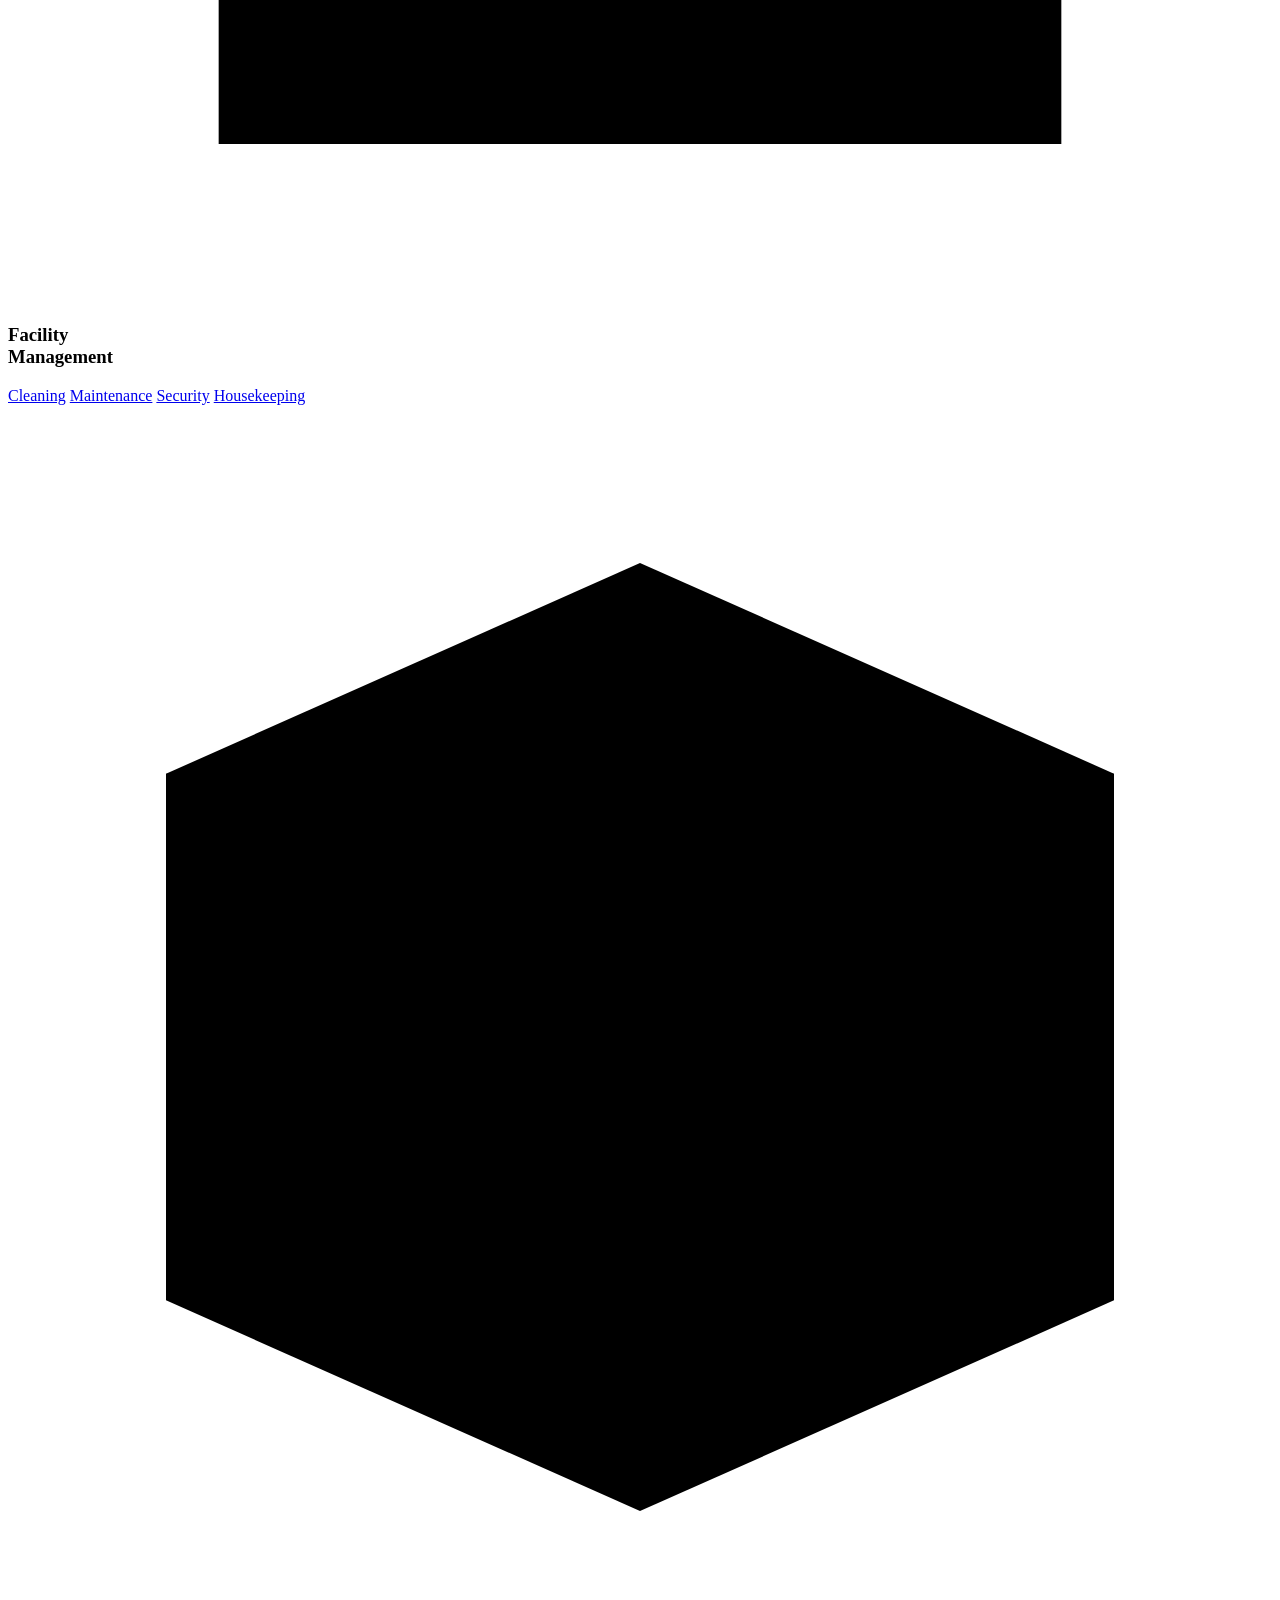
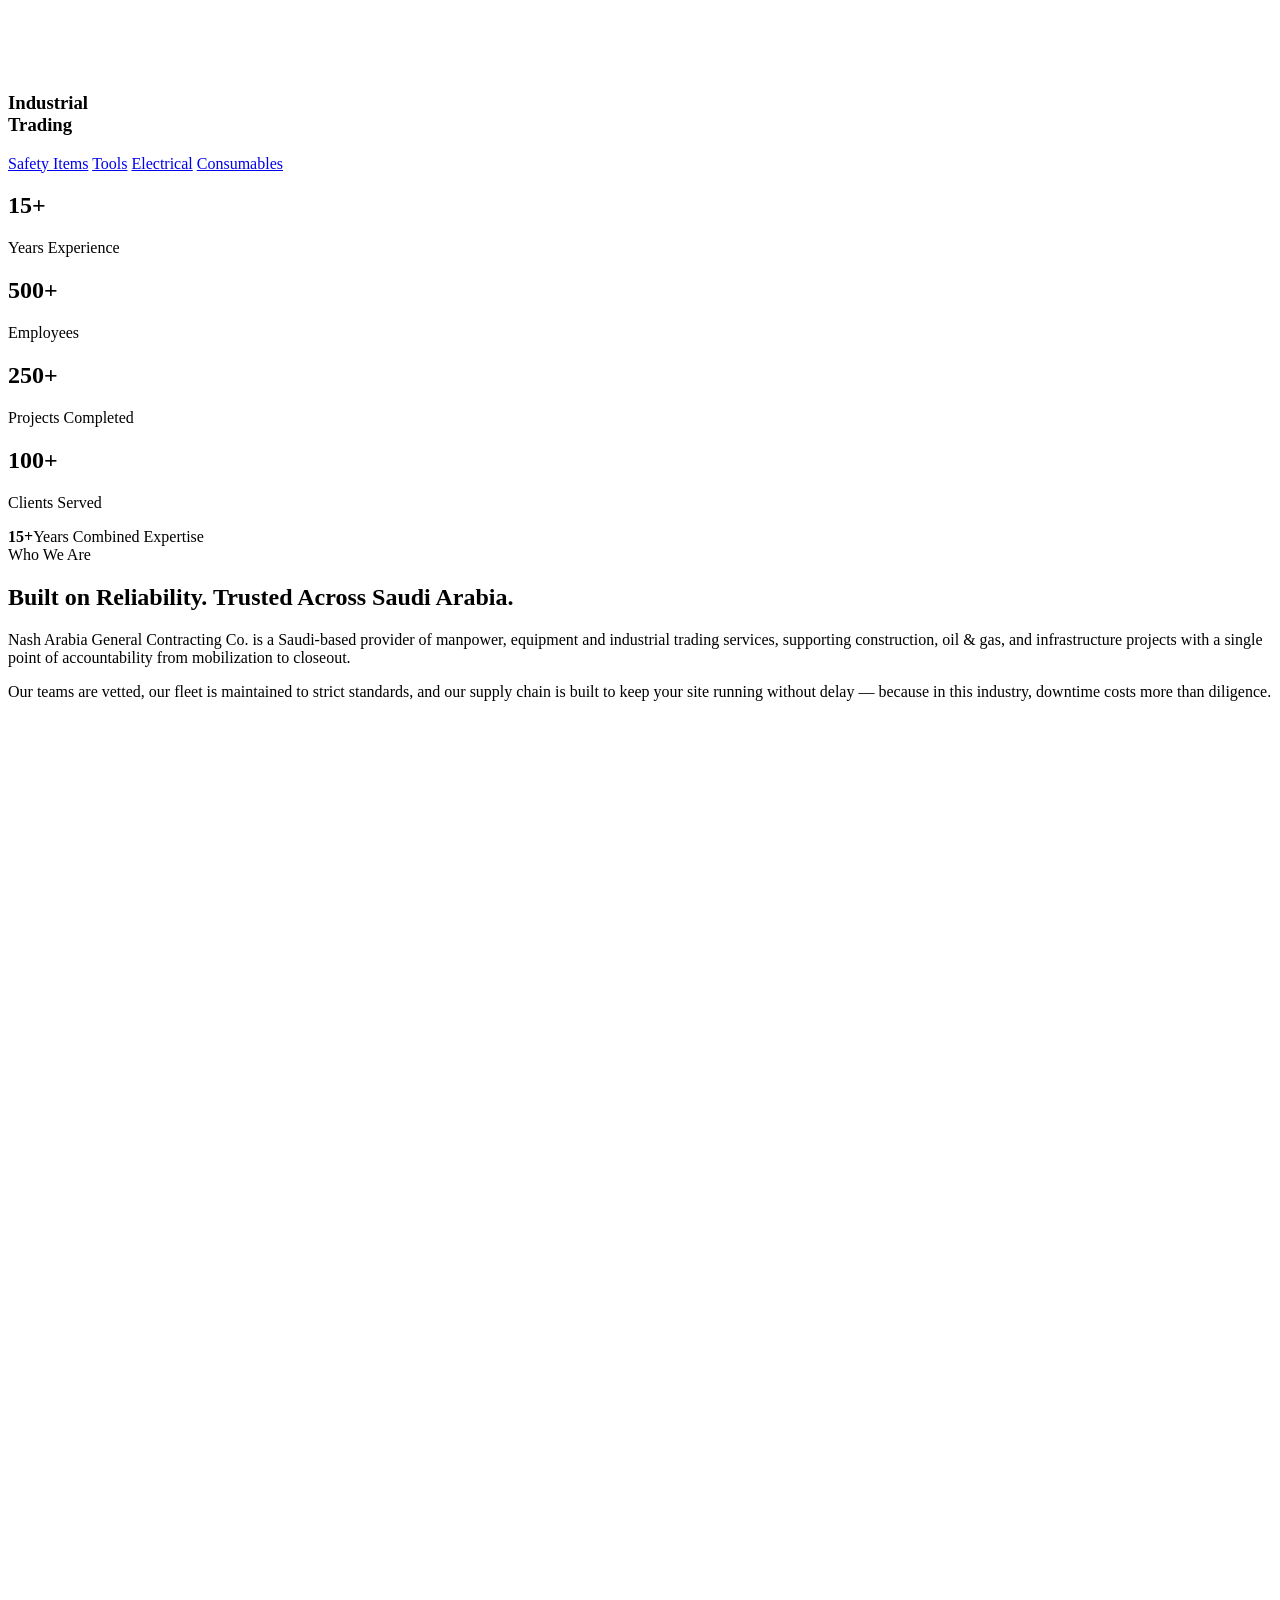
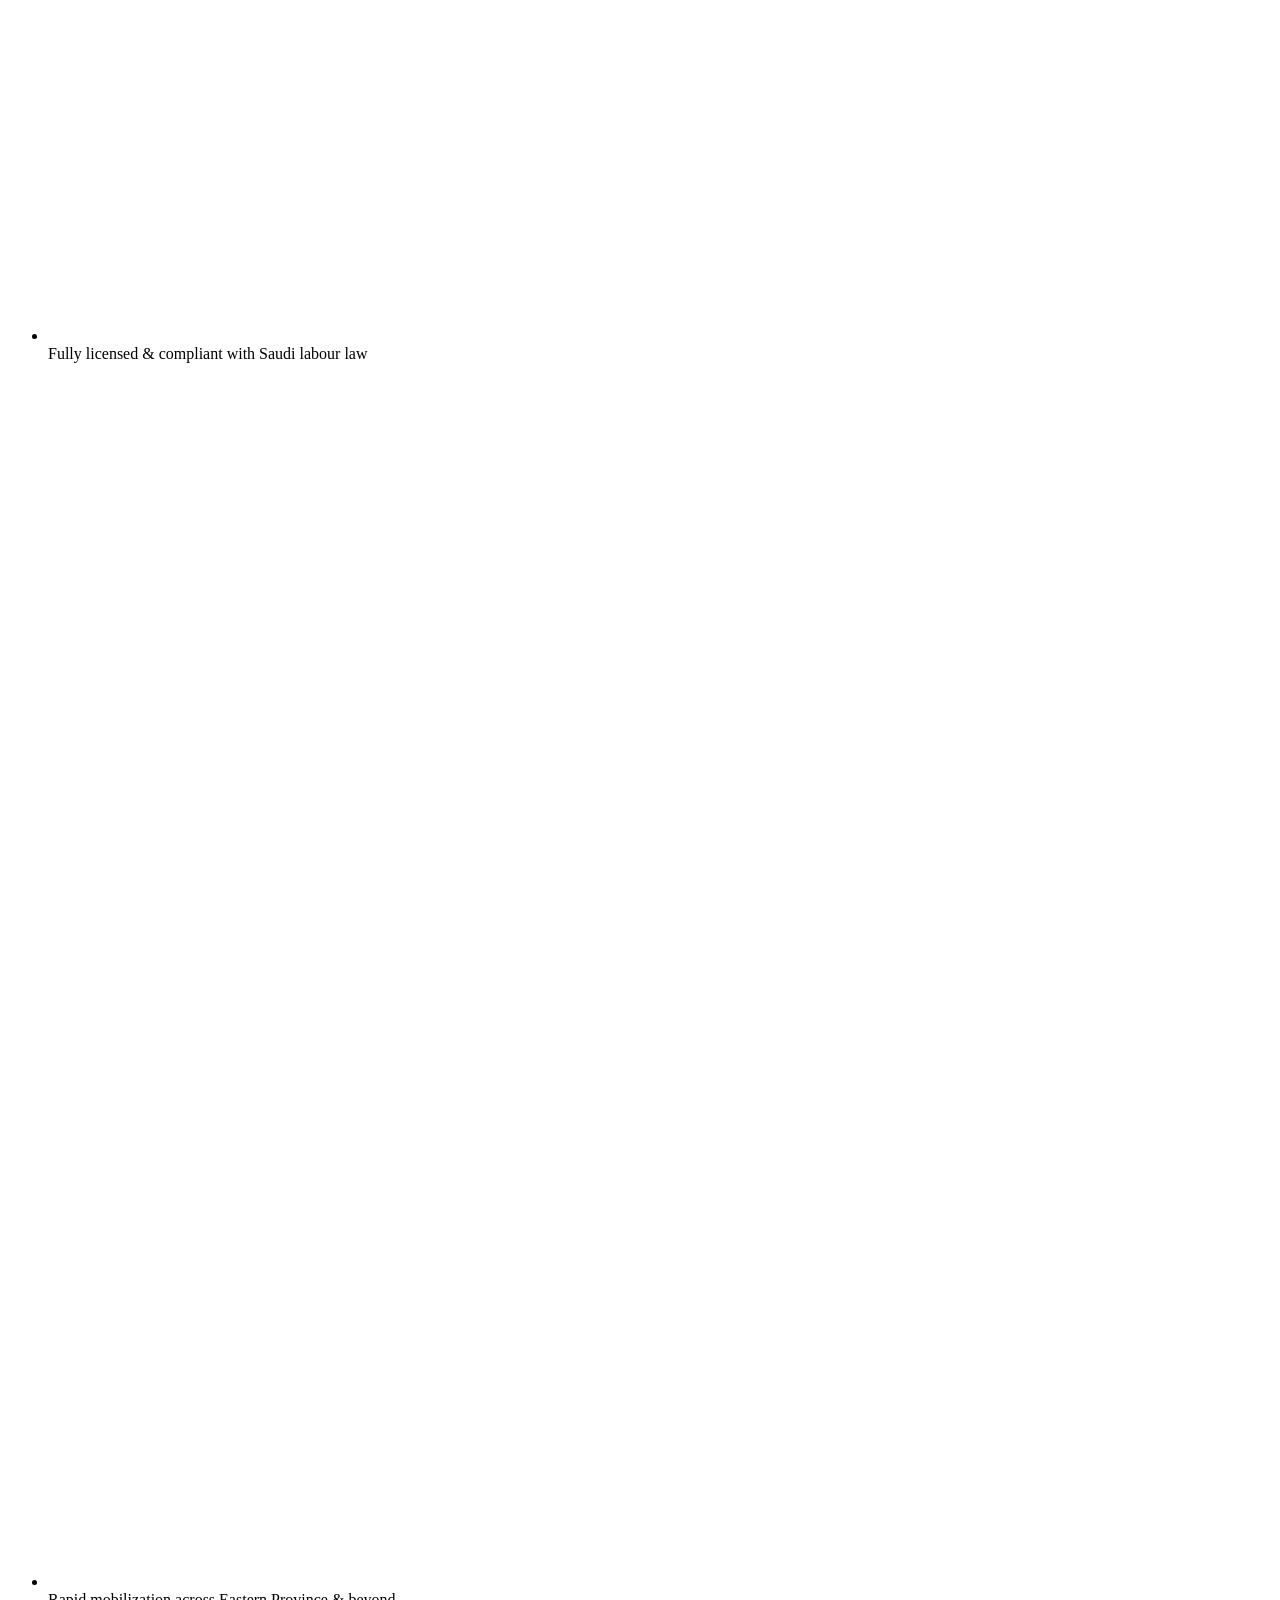
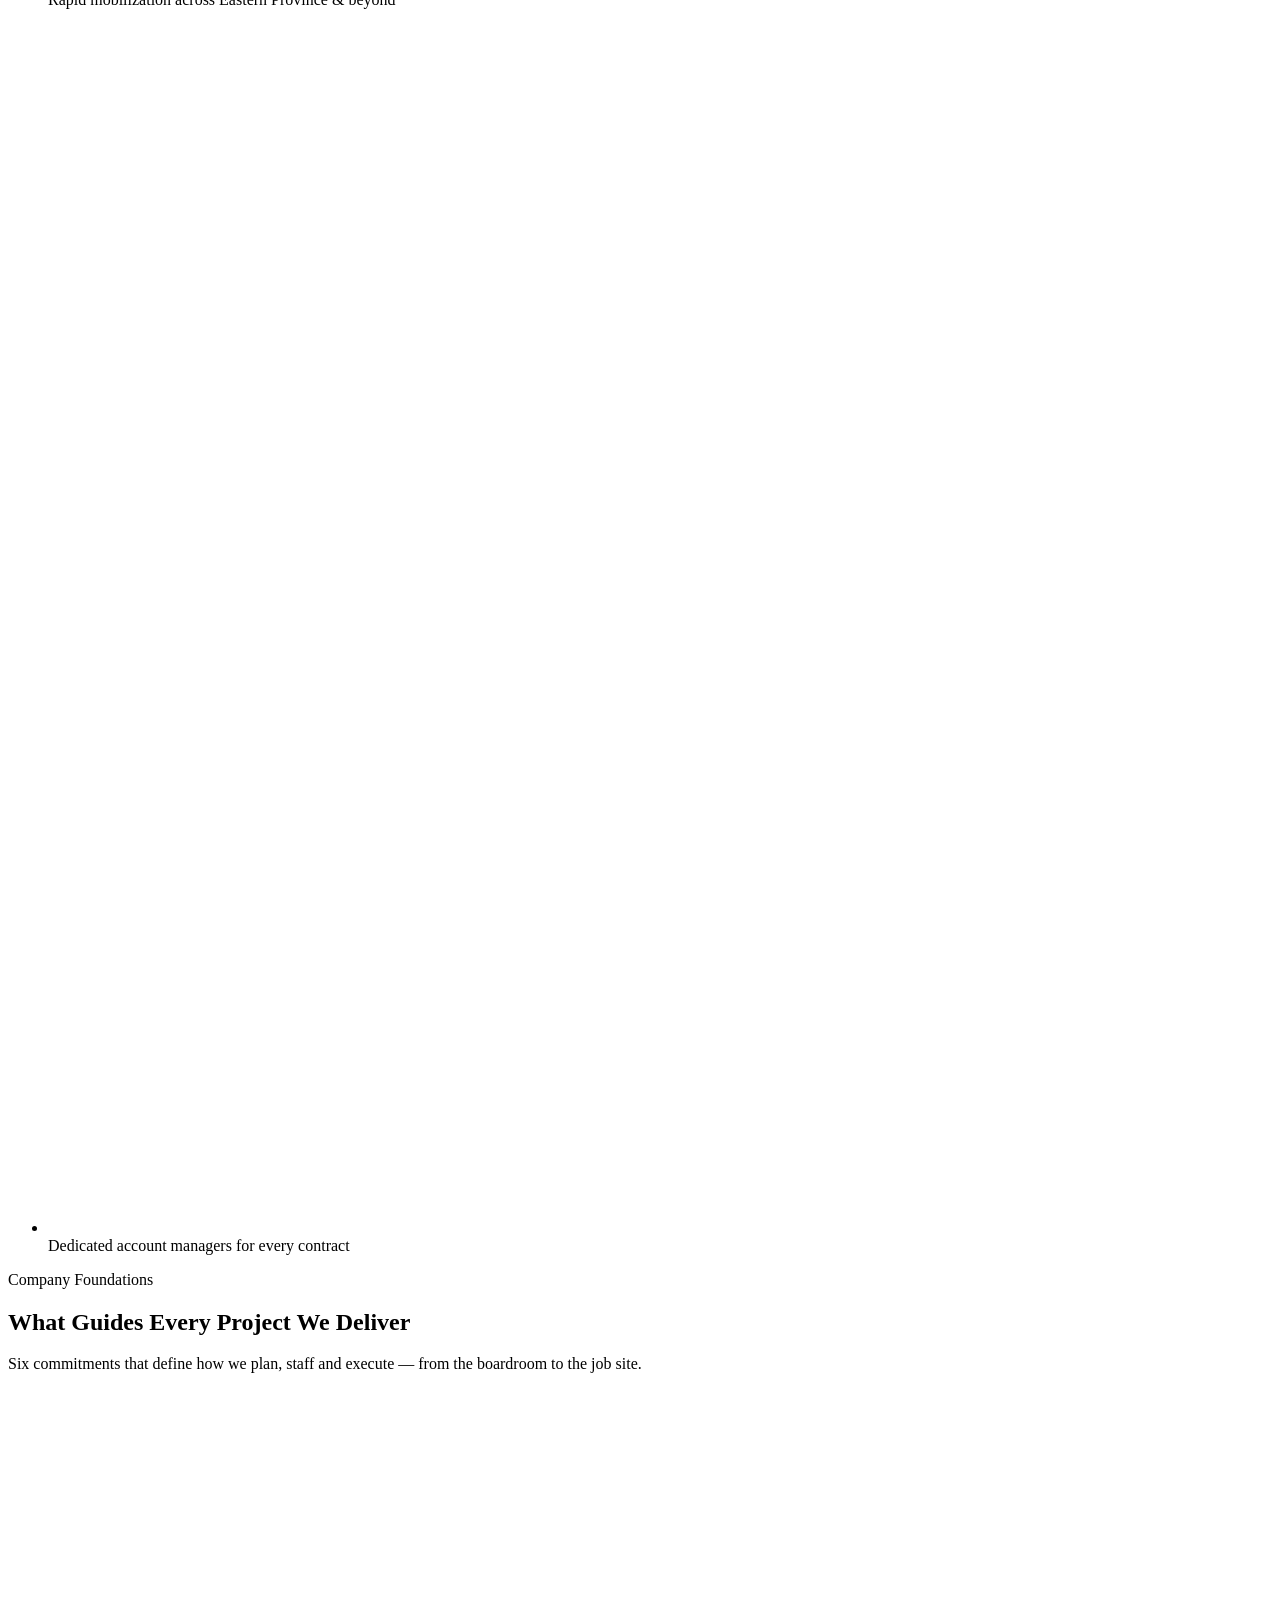
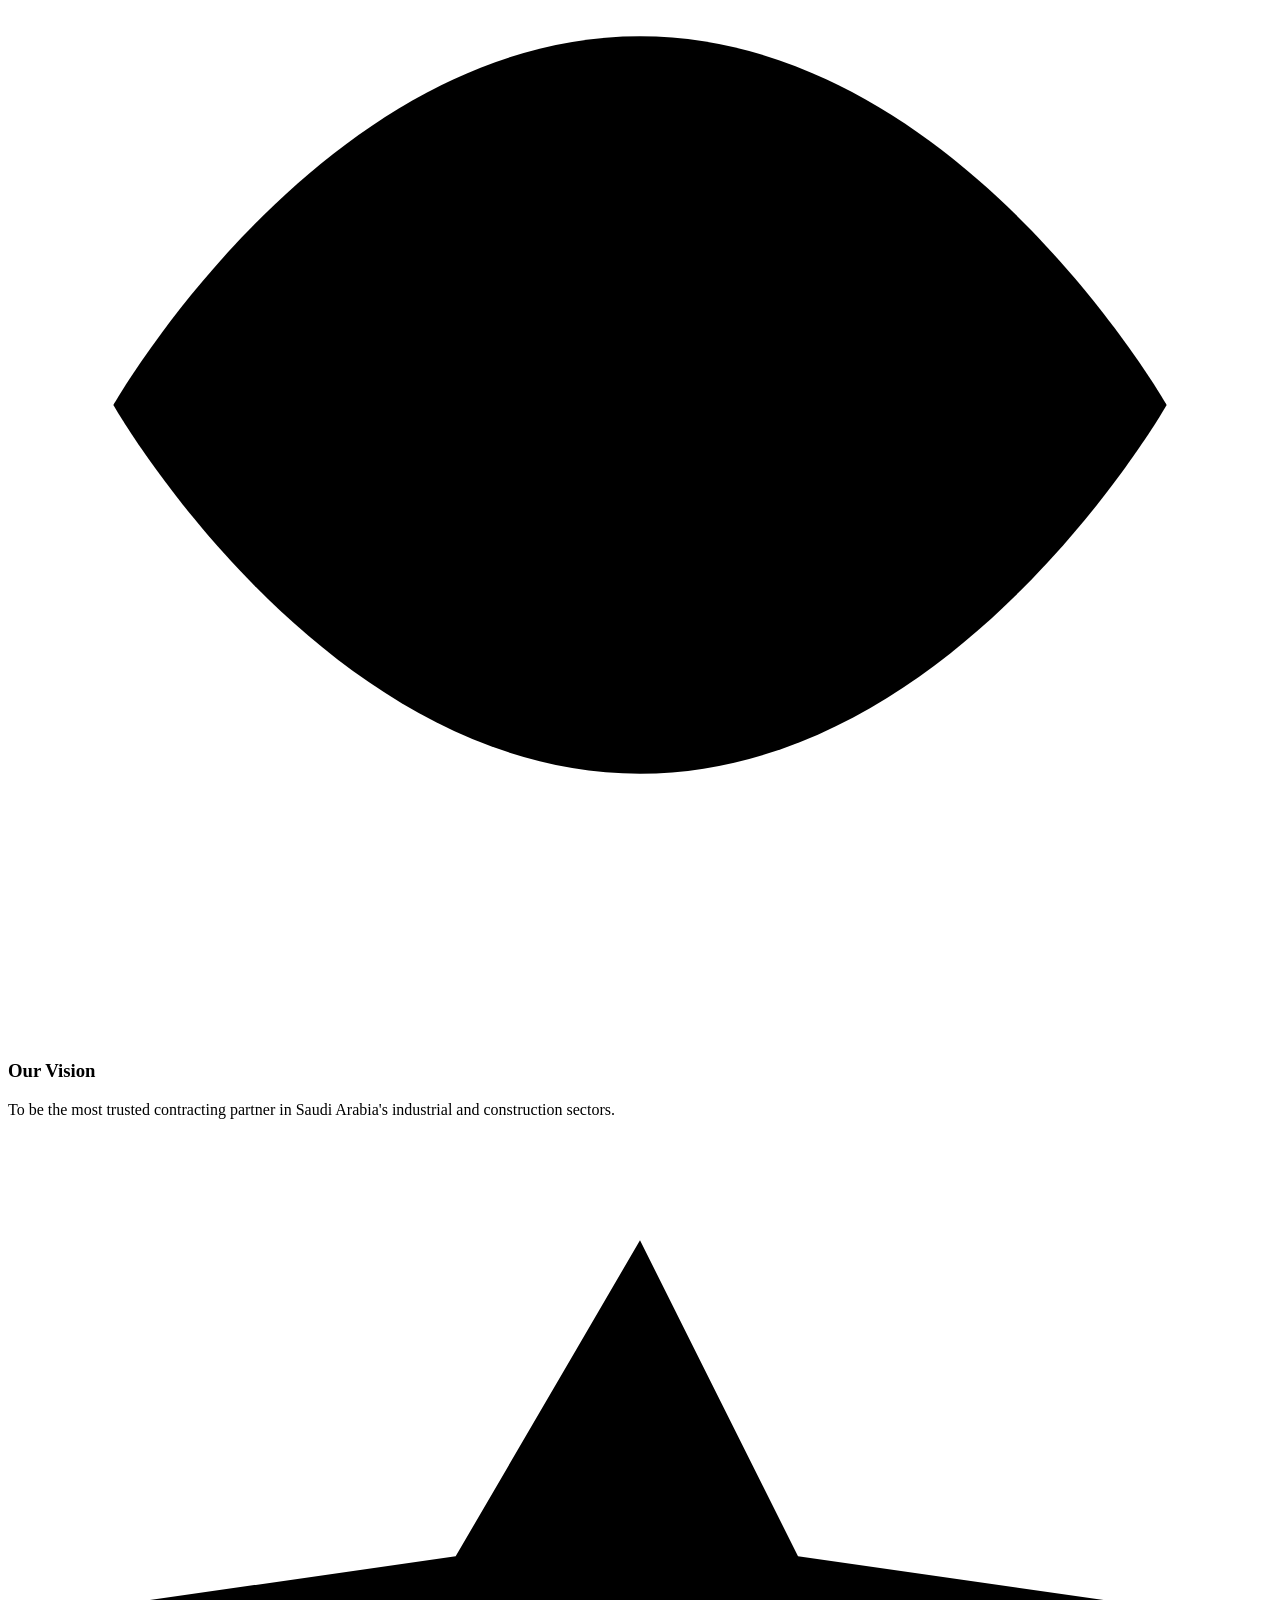
==== commit 511c3fab: "Update print statement from 'Hello' to 'Goodbye'" ====
--- a/index.html
+++ b/index.html
@@ -3,777 +3,598 @@
 <head>
 <meta charset="UTF-8">
 <meta name="viewport" content="width=device-width, initial-scale=1.0">
-<title>Nash Arabia General Contracting Co. | Manpower, Equipment &amp; Trading — KSA</title>
-<meta name="description" content="Nash Arabia General Contracting Co. — rental manpower, overseas recruitment, rental equipment, trading, facility management and porta cabin rental across Saudi Arabia.">
-<link rel="icon" href="logo.png">
-<link rel="stylesheet" href="styles.css">
+<title>Nash Arabia General Contracting Co. — Manpower, Equipment &amp; Industrial Trading</title>
+<meta name="description" content="Nash Arabia General Contracting Co. supplies skilled manpower, rental equipment, industrial trading and facility management to construction, industrial and oil & gas projects across Saudi Arabia.">
+<link rel="preconnect" href="https://fonts.googleapis.com">
+<link href="https://fonts.googleapis.com/css2?family=Oswald:wght@400;500;600;700&family=Inter:wght@400;500;600;700;800&display=swap" rel="stylesheet">
+<link rel="stylesheet" href="style.css">
+  
 </head>
 <body>
 
-<!-- ============ TOPBAR ============ -->
+<!-- ============ TOP BAR ============ -->
 <div class="topbar">
   <div class="container">
     <div class="topbar-left">Welcome to Nash Arabia General Contracting Co.</div>
     <div class="topbar-right">
-      <span><svg width="14" height="14" viewBox="0 0 24 24" stroke="currentColor" fill="none" stroke-width="1.8"><path d="M3 6h18v12H3z"/><path d="M3 7l9 6 9-6"/></svg> info@nasharabia.com</span>
-      <span><svg width="14" height="14" viewBox="0 0 24 24" stroke="currentColor" fill="none" stroke-width="1.8"><path d="M4 4h4l2 5-2.5 1.5a11 11 0 0 0 5 5L14 13l5 2v4a2 2 0 0 1-2 2C9.3 21 3 14.7 3 6a2 2 0 0 1 1-2z"/></svg> +966 13 361 1560</span>
+      <span><svg width="13" height="13" viewBox="0 0 24 24" stroke="currentColor" fill="none" stroke-width="1.8"><path d="M3 6h18v12H3z"/><path d="M3 7l9 6 9-6"/></svg> info@nasharabia.com</span>
+      <span><svg width="13" height="13" viewBox="0 0 24 24" stroke="currentColor" fill="none" stroke-width="1.8"><path d="M4 4h4l2 5-2.5 1.5a11 11 0 0 0 5 5L14 13l5 2v4a2 2 0 0 1-2 2C9.3 21 3 14.7 3 6a2 2 0 0 1 1-2z"/></svg> +966 13 361 1560</span>
+      <div class="social">
+        <a href="#" aria-label="LinkedIn"><svg viewBox="0 0 24 24" fill="none" stroke-width="1.8"><rect x="3" y="3" width="18" height="18" rx="2"/><path d="M7 10v7M7 7v.01M12 17v-4.5a2 2 0 0 1 4 0V17M12 17v-7"/></svg></a>
+        <a href="#" aria-label="Twitter/X"><svg viewBox="0 0 24 24" fill="none" stroke-width="1.8"><path d="M4 4l16 16M20 4L4 20"/></svg></a>
+        <a href="#" aria-label="Instagram"><svg viewBox="0 0 24 24" fill="none" stroke-width="1.8"><rect x="3" y="3" width="18" height="18" rx="5"/><circle cx="12" cy="12" r="3.5"/></svg></a>
+      </div>
     </div>
   </div>
 </div>
 
-<!-- ============ HEADER / NAV ============ -->
-<header class="site-header">
-  <div class="container nav">
-    <a href="index.html" class="brand">
+<!-- ============ HEADER ============ -->
+<header class="site" id="siteHeader">
+  <div class="container nav-row">
+    <a href="#" class="brand">
       <img src="logo.png" alt="Nash Arabia General Contracting Co. logo">
       <span class="brand-word"><span class="l1">NASH ARABIA</span><span class="l2">General Contracting Co.</span></span>
     </a>
-    <nav class="nav-links">
-      <a href="index.html" class="active">Home</a>
+    <nav class="links">
+      <a href="#" class="active">Home</a>
       <a href="about.html">About Us</a>
-      <div class="nav-item has-dropdown">
-        <button class="nav-drop-toggle" type="button" aria-expanded="false">
-          <span> <a href="services.html">Services</span>
-          <svg class="chev" viewBox="0 0 24 24" width="12" height="12" stroke="currentColor" fill="none" stroke-width="2.4"><path d="M6 9l6 6 6-6"/></svg>
-        </button>
-        <div class="nav-dropdown">
-          <a href="manpower.html">
-            <svg viewBox="0 0 24 24"><circle cx="12" cy="7.5" r="3.2"/><path d="M5 20c0-3.9 3.1-7 7-7s7 3.1 7 7"/></svg>
-            <span><b>Rental Manpower</b><em>Skilled &amp; semi-skilled labour</em></span>
-          </a>
-          <a href="overseas_recruitment.html">
-            <svg viewBox="0 0 24 24"><circle cx="9" cy="8" r="3"/><path d="M2.5 20c0-3.6 2.9-6.5 6.5-6.5s6.5 2.9 6.5 6.5"/><path d="M17 4l2 2 4-4"/></svg>
-            <span><b>Overseas Recruitment</b><em>Sourcing &amp; mobilization</em></span>
-          </a>
-          <a href="rental_equipment.html">
-            <svg viewBox="0 0 24 24"><path d="M3 16l2-7h6l2 7"/><circle cx="7" cy="18" r="1.8"/><circle cx="16" cy="18" r="1.8"/><path d="M13 16h6l2-4h-4"/></svg>
-            <span><b>Rental Equipment</b><em>Cranes, generators &amp; more</em></span>
-          </a>
-          <a href="trading.html">
-            <svg viewBox="0 0 24 24"><path d="M3 7l9-4 9 4-9 4-9-4z"/><path d="M3 7v10l9 4 9-4V7"/><path d="M12 11v10"/></svg>
-            <span><b>Trading</b><em>Materials &amp; supplies</em></span>
-          </a>
-          <a href="facility_management.html">
-            <svg viewBox="0 0 24 24"><path d="M4 21V9l8-5 8 5v12"/><path d="M9 21v-6h6v6"/></svg>
-            <span><b>Facility Management</b><em>End-to-end site support</em></span>
-          </a>
-          <a href="porta_cabin_rental.html">
-            <svg viewBox="0 0 24 24"><rect x="3" y="8" width="18" height="10" rx="1"/><path d="M3 8l3-4h12l3 4"/><path d="M9 18v-5h6v5"/></svg>
-            <span><b>Porta Cabin Rental</b><em>Site offices &amp; accommodation</em></span>
-          </a>
-        </div>
-      </div>
+      <a href="services.html">Services</a>
       <a href="projects.html">Projects</a>
-      <a href="contact.html">Contact Us</a>
-      <a href="contact.html" class="btn btn-primary nav-cta">Get a Quote</a>
+      <a href="#clients">Clients</a>
+      <a href="#certifications">Certifications</a>
+      <a href="#contact">Careers</a>
+      <a href="contact.html" class="nav-cta">Contact Us</a>
     </nav>
-    <button class="nav-toggle" aria-label="Toggle menu"><span></span><span></span><span></span></button>
+    <button class="burger" id="burgerBtn" aria-label="Toggle menu"><span></span><span></span><span></span></button>
   </div>
 </header>
 
 <!-- ============ HERO ============ -->
-<section class="hero dark-blueprint">
-  <!-- Hero Background Slider -->
-<div class="hero-slider">
-
-    <div class="hero-slide active"
-        style="background-image:url('images/hero6.jpg');"></div>
-
-    <div class="hero-slide"
-        style="background-image:url('images/hero2.jpg');"></div>
-
-    <div class="hero-slide"
-        style="background-image:url('images/hero3.jpg');"></div>
-
-    <div class="hero-slide"
-        style="background-image:url('images/hero4.jpg');"></div>
-
-    <div class="hero-slide"
-        style="background-image:url('images/hero5.jpg');"></div>
-
+  <section class="hero" id="home">
+    <div class="hero-slide hs-1 active"></div>
+    <div class="hero-slide hs-2"></div>
+    <div class="hero-slide hs-3"></div>
+    <div class="hero-slide hs-4"></div>
+    <div class="hero-slide hs-5"></div>
+
+    <div class="hero-content">
+      <div class="container">
+        <div class="inner">
+          <div class="eyebrow">General Contracting · Al‑Jubail, KSA</div>
+          <h1>Manpower, Equipment &amp; Materials — <em>Delivered to Site.</em></h1>
+          <p>Nash Arabia General Contracting Co. supplies skilled manpower, rental equipment, industrial trading and facility support to construction, industrial and oil &amp; gas projects across Saudi Arabia.</p>
+          <div class="hero-ctas">
+            <a href="#contact" class="btn btn-primary">Request Quote</a>
+            <a href="#services" class="btn btn-outline">Explore Services</a>
+          </div>
+        </div>
+      </div>
+    </div>
+
+    <div class="hero-arrows">
+      <button id="heroPrev" aria-label="Previous slide">&#10094;</button>
+      <button id="heroNext" aria-label="Next slide">&#10095;</button>
+    </div>
+    <div class="hero-dots" id="heroDots"></div>
+
+    <!-- <div class="hero-stats">
+      <div class="container">
+        <div class="stat"><b data-count="500">0</b><span>Manpower Supplied</span></div>
+        <div class="stat"><b data-count="120">0</b><span>Projects Completed</span></div>
+        <div class="stat"><b data-count="15">0</b><span>Years Experience</span></div>
+        <div class="stat"><b>24/7</b><span>Site Support</span></div>
+      </div>
+    </div> -->
+  </section>
+
+<!-- ============ FLOATING SERVICE CUBES ============ -->
+<div class="cubes-wrap">
+  <div class="cubes-strip">
+
+    <div class="cube-slot">
+      <div class="cube">
+        <div class="cf front">
+          <div class="ic"><svg viewBox="0 0 24 24"><circle cx="12" cy="7.5" r="3.2"/><path d="M5 20c0-3.9 3.1-7 7-7s7 3.1 7 7"/></svg></div>
+          <h3>Rental<br>Manpower</h3>
+        </div>
+        <div class="cf left"></div>
+        <div class="cf right"></div>
+        <div class="cf top">
+          <div class="top-title"></div>
+          <a href="#">Skilled Workers</a>
+          <a href="#">Engineers</a>
+          <a href="#">Technicians</a>
+          <a href="#">Supervisors</a>
+        </div>
+      </div>
+    </div>
+
+    <div class="cube-slot">
+      <div class="cube">
+        <div class="cf front">
+          <div class="ic"><svg viewBox="0 0 24 24"><path d="M3 16l2-7h6l2 7"/><circle cx="7" cy="18" r="1.8"/><circle cx="16" cy="18" r="1.8"/><path d="M13 16h6l2-4h-4"/></svg></div>
+          <h3>Equipment<br>Rental</h3>
+        </div>
+        <div class="cf left"></div>
+        <div class="cf right"></div>
+        <div class="cf top">
+          <div class="top-title"></div>
+          <a href="#">Excavators</a>
+          <a href="#">Forklifts</a>
+          <a href="#">Generators</a>
+          <a href="#">Cranes</a>
+        </div>
+      </div>
+    </div>
+
+    <div class="cube-slot">
+      <div class="cube">
+        <div class="cf front">
+          <div class="ic"><svg viewBox="0 0 24 24"><path d="M4 21V9l8-5 8 5v12"/><path d="M9 21v-6h6v6"/></svg></div>
+          <h3>Facility<br>Management</h3>
+        </div>
+        <div class="cf left"></div>
+        <div class="cf right"></div>
+        <div class="cf top">
+          <div class="top-title"></div>
+          <a href="#">Cleaning</a>
+          <a href="#">Maintenance</a>
+          <a href="#">Security</a>
+          <a href="#">Housekeeping</a>
+        </div>
+      </div>
+    </div>
+
+    <div class="cube-slot">
+      <div class="cube">
+        <div class="cf front">
+          <div class="ic"><svg viewBox="0 0 24 24"><path d="M3 7l9-4 9 4-9 4-9-4z"/><path d="M3 7v10l9 4 9-4V7"/><path d="M12 11v10"/></svg></div>
+          <h3>Industrial<br>Trading</h3>
+        </div>
+        <div class="cf left"></div>
+        <div class="cf right"></div>
+        <div class="cf top">
+          <div class="top-title"></div>
+          <a href="#">Safety Items</a>
+          <a href="#">Tools</a>
+          <a href="#">Electrical</a>
+          <a href="#">Consumables</a>
+        </div>
+      </div>
+    </div>
+
+  </div>
 </div>
 
-<!-- Navigation Buttons -->
-<button class="hero-prev">&#10094;</button>
-<button class="hero-next">&#10095;</button>
-  <div class="container">
-    <div>
-      <div class="tag">General Contracting · Al‑Jubail, KSA</div>
-      <h1>Manpower, Equipment &amp; Materials — <em>Delivered to Site.</em></h1>
-      <p class="lede">Nash Arabia General Contracting Co. supplies skilled manpower, rental equipment, trading materials and facility support to construction, industrial and oil &amp; gas projects across Saudi Arabia — on schedule, in compliance, without compromise.</p>
-      <div class="hero-ctas">
-        <a href="contact.html" class="btn btn-primary">Request a Quote</a>
-        <a href="services.html" class="btn btn-outline-light">Explore Services</a>
-      </div>
-      <div class="hero-stats">
-        <div><b>500+</b><span>Manpower Deployed</span></div>
-        <div><b>120+</b><span>Projects Delivered</span></div>
-        <div><b>15+</b><span>Years Combined Expertise</span></div>
-        <div><b>24/7</b><span>Site Support</span></div>
-      </div>
-    </div>
-    <div>
-      <div class="cube-stage">
-        <div class="cube">
-          <a href="manpower.html" class="cube__face cube__face--front">
-            <svg viewBox="0 0 24 24"><circle cx="12" cy="7.5" r="3.2"/><path d="M5 20c0-3.9 3.1-7 7-7s7 3.1 7 7"/></svg>
-            <span class="fn">Service 01</span><span class="ft">Rental Manpower</span>
-          </a>
-          <a href="overseas_recruitment.html" class="cube__face cube__face--back">
-            <svg viewBox="0 0 24 24"><circle cx="9" cy="8" r="3"/><path d="M2.5 20c0-3.6 2.9-6.5 6.5-6.5s6.5 2.9 6.5 6.5"/><path d="M17 4l2 2 4-4"/></svg>
-            <span class="fn">Service 02</span><span class="ft">Overseas Recruitment</span>
-          </a>
-          <a href="rental_equipment.html" class="cube__face cube__face--right">
-            <svg viewBox="0 0 24 24"><path d="M3 16l2-7h6l2 7"/><circle cx="7" cy="18" r="1.8"/><circle cx="16" cy="18" r="1.8"/><path d="M13 16h6l2-4h-4"/></svg>
-            <span class="fn">Service 03</span><span class="ft">Rental Equipment</span>
-          </a>
-          <a href="trading.html" class="cube__face cube__face--left">
-            <svg viewBox="0 0 24 24"><path d="M3 7l9-4 9 4-9 4-9-4z"/><path d="M3 7v10l9 4 9-4V7"/><path d="M12 11v10"/></svg>
-            <span class="fn">Service 04</span><span class="ft">Trading</span>
-          </a>
-          <a href="facility_management.html" class="cube__face cube__face--top">
-            <svg viewBox="0 0 24 24"><path d="M4 21V9l8-5 8 5v12"/><path d="M9 21v-6h6v6"/></svg>
-            <span class="fn">Service 05</span><span class="ft">Facility Management</span>
-          </a>
-          <a href="porta_cabin_rental.html" class="cube__face cube__face--bottom">
-            <svg viewBox="0 0 24 24"><rect x="3" y="8" width="18" height="10" rx="1"/><path d="M3 8l3-4h12l3 4"/><path d="M9 18v-5h6v5"/></svg>
-            <span class="fn">Service 06</span><span class="ft">Porta Cabin Rental</span>
-          </a>
-        </div>
-      </div>
-      <div class="cube-hint">Drag or swipe the box — tap a face to view the service</div>
-    </div>
-  </div>
-</section>
-
-  <section class="business-solutions">
-
-    <div class="solutions-wrapper">
-
-        <div class="solution-card">
-
-            <div class="solution-cube">
-
-               <div class="face front">
-                    <h2>Rental<br>Manpower</h2>
-                </div>
-
-                <div class="face top">
-                    <a href="#">Skilled Workers</a>
-                    <a href="#">Engineers</a>
-                    <a href="#">Technicians</a>
-                    <a href="#">Supervisors</a>
-                    <a href="#">General Labour</a>
-                </div>
-
-                <div class="face back"></div>
-                <div class="face bottom"></div>
-                <div class="face left"></div>
-                <div class="face right"></div>
-
-            </div>
-        </div>
-
-        <!-- Cube 2 -->
-        <div class="solution-card">
-            <div class="solution-cube">
-
-                <div class="face front">
-                    <h2>Equipment<br>Rental</h2>
-                </div>
-
-                <div class="face top">
-                    <a href="#">Excavators</a>
-                    <a href="#">Forklifts</a>
-                    <a href="#">Boom Lifts</a>
-                    <a href="#">Generators</a>
-                    <a href="#">Cranes</a>
-                </div>
-
-                <div class="face back"></div>
-                <div class="face bottom"></div>
-                <div class="face left"></div>
-                <div class="face right"></div>
-
-            </div>
-        </div>
-
-        <!-- Cube 3 -->
-        <div class="solution-card">
-            <div class="solution-cube">
-
-                <div class="face front">
-                    <h2>Facility<br>Management</h2>
-                </div>
-
-                <div class="face top">
-                    <a href="#">Cleaning</a>
-                    <a href="#">Maintenance</a>
-                    <a href="#">Security</a>
-                    <a href="#">Housekeeping</a>
-                    <a href="#">Support Staff</a>
-                </div>
-
-                <div class="face back"></div>
-                <div class="face bottom"></div>
-                <div class="face left"></div>
-                <div class="face right"></div>
-
-            </div>
-        </div>
-
-        <!-- Cube 4 -->
-        <div class="solution-card">
-            <div class="solution-cube">
-
-                <div class="face front">
-                    <h2>Industrial<br>Trading</h2>
-                </div>
-
-                <div class="face top">
-                    <a href="#">Safety Items</a>
-                    <a href="#">Tools</a>
-                    <a href="#">Electrical</a>
-                    <a href="#">Mechanical</a>
-                    <a href="#">Consumables</a>
-                </div>
-
-                <div class="face back"></div>
-                <div class="face bottom"></div>
-                <div class="face left"></div>
-                <div class="face right"></div>
-
-            </div>
-        </div>
-
-    </div>
-
-</section>
-
-<!-- ================= SERVICES ================= -->
-<section id="services">
-  <div class="container">
-
-    <div class="section-head reveal center">
-      <div class="tag">What We Offer</div>
+
+<section class="stats-section">
+    <div class="stats-container">
+
+        <div class="stat-box">
+            <h2>15+</h2>
+            <p>Years Experience</p>
+        </div>
+
+        <div class="stat-box">
+            <h2>500+</h2>
+            <p>Employees</p>
+        </div>
+
+        <div class="stat-box">
+            <h2>250+</h2>
+            <p>Projects Completed</p>
+        </div>
+
+        <div class="stat-box">
+            <h2>100+</h2>
+            <p>Clients Served</p>
+        </div>
+
+    </div>
+</section>
+<!-- ============ WELCOME / INTRO ============ -->
+<section class="section welcome" id="about">
+  
+  <div class="container">
+    <div class="grid">
+      <div class="welcome-media reveal">
+        <div class="frame"></div>
+        <div class="badge"><b>15+</b><span>Years Combined Expertise</span></div>
+      </div>
+      <div class="welcome-text reveal">
+        <div class="eyebrow">Who We Are</div>
+        <h2>Built on Reliability. Trusted Across Saudi Arabia.</h2>
+        <p>Nash Arabia General Contracting Co. is a Saudi-based provider of manpower, equipment and industrial trading services, supporting construction, oil &amp; gas, and infrastructure projects with a single point of accountability from mobilization to closeout.</p>
+        <p>Our teams are vetted, our fleet is maintained to strict standards, and our supply chain is built to keep your site running without delay — because in this industry, downtime costs more than diligence.</p>
+        <ul class="welcome-points">
+          <li><svg viewBox="0 0 24 24" fill="none" stroke-width="2"><path d="M20 6L9 17l-5-5"/></svg> Fully licensed &amp; compliant with Saudi labour law</li>
+          <li><svg viewBox="0 0 24 24" fill="none" stroke-width="2"><path d="M20 6L9 17l-5-5"/></svg> Rapid mobilization across Eastern Province &amp; beyond</li>
+          <li><svg viewBox="0 0 24 24" fill="none" stroke-width="2"><path d="M20 6L9 17l-5-5"/></svg> Dedicated account managers for every contract</li>
+        </ul>
+      </div>
+    </div>
+  </div>
+</section>
+
+<!-- ============ ABOUT HIGHLIGHTS ============ -->
+<section class="section section-off">
+  <div class="container">
+    <div class="section-head center reveal">
+      <div class="eyebrow" style="justify-content:center;">Company Foundations</div>
+      <h2>What Guides Every Project We Deliver</h2>
+      <p style="margin:0 auto;">Six commitments that define how we plan, staff and execute — from the boardroom to the job site.</p>
+    </div>
+    <div class="highlights-grid reveal">
+      <div class="highlight-card">
+        <div class="ic"><svg viewBox="0 0 24 24"><circle cx="12" cy="12" r="3.2"/><path d="M2 12s4-7 10-7 10 7 10 7-4 7-10 7-10-7-10-7z"/></svg></div>
+        <h3>Our Vision</h3>
+        <p>To be the most trusted contracting partner in Saudi Arabia's industrial and construction sectors.</p>
+      </div>
+      <div class="highlight-card">
+        <div class="ic"><svg viewBox="0 0 24 24"><path d="M12 2l3 6 7 1-5 5 1.5 7-6.5-3.5L5 21l1.5-7-5-5 7-1z"/></svg></div>
+        <h3>Our Mission</h3>
+        <p>Deliver skilled manpower, equipment and materials on schedule, in full compliance, without compromise.</p>
+      </div>
+      <div class="highlight-card">
+        <div class="ic"><svg viewBox="0 0 24 24"><circle cx="12" cy="7.5" r="3"/><path d="M5 21c0-4 3-6.5 7-6.5s7 2.5 7 6.5"/></svg></div>
+        <h3>Management</h3>
+        <p>An experienced leadership team with decades of combined industrial and contracting expertise.</p>
+      </div>
+      <div class="highlight-card">
+        <div class="ic"><svg viewBox="0 0 24 24"><path d="M12 3l8 4v5c0 5-3.5 8.5-8 9-4.5-.5-8-4-8-9V7z"/></svg></div>
+        <h3>Safety Policy</h3>
+        <p>Zero-incident targets backed by strict HSE protocols and continuous site inspection.</p>
+      </div>
+      <div class="highlight-card">
+        <div class="ic"><svg viewBox="0 0 24 24"><path d="M9 12l2 2 4-4"/><circle cx="12" cy="12" r="9"/></svg></div>
+        <h3>Quality Policy</h3>
+        <p>ISO-aligned processes ensuring consistent standards across every deployment and delivery.</p>
+      </div>
+      <div class="highlight-card">
+        <div class="ic"><svg viewBox="0 0 24 24"><rect x="3" y="4" width="18" height="16" rx="2"/><path d="M3 9h18M8 4v5"/></svg></div>
+        <h3>Main Services</h3>
+        <p>Manpower, equipment rental, facility management, industrial trading and porta cabin solutions.</p>
+      </div>
+    </div>
+  </div>
+</section>
+
+<!-- ============ SERVICES (PREMIUM CARDS) ============ -->
+<section class="section" id="services">
+  <div class="container">
+    <div class="section-head center reveal">
+      <div class="eyebrow" style="justify-content:center;">What We Offer</div>
       <h2>Six Ways We Support Your Site</h2>
-      <p>
-        From skilled workforce to structural materials, every service is built
-        to keep your project moving efficiently and safely.
-      </p>
-    </div>
-
+      <p style="margin:0 auto;">From skilled workforce to structural materials, every service is built to keep your project moving efficiently and safely.</p>
+    </div>
     <div class="services-grid reveal">
-
-      <!-- Rental Manpower -->
-      <a href="manpower.html" class="service-card">
-
-        <div class="service-image">
-          <img src="images/rentalmanpower.png" alt="Rental Manpower">
-        </div>
-
+      <a href="#" class="service-card">
+        <div class="service-image"></div>
         <div class="service-content">
-
-          <div class="ic">
-            <svg viewBox="0 0 24 24">
-              <circle cx="12" cy="7.5" r="3.2"/>
-              <path d="M5 20c0-3.9 3.1-7 7-7s7 3.1 7 7"/>
-            </svg>
+          <div class="ic"><svg viewBox="0 0 24 24"><circle cx="12" cy="7.5" r="3.2"/><path d="M5 20c0-3.9 3.1-7 7-7s7 3.1 7 7"/></svg></div>
+          <h3>Rental Manpower</h3>
+          <p>Skilled, semi-skilled and general labour supplied for construction, industrial and infrastructure projects.</p>
+          <span class="more">Learn More →</span>
+        </div>
+      </a>
+      <a href="#" class="service-card">
+        <div class="service-image"></div>
+        <div class="service-content">
+          <div class="ic"><svg viewBox="0 0 24 24"><circle cx="9" cy="8" r="3"/><path d="M2.5 20c0-3.6 2.9-6.5 6.5-6.5s6.5 2.9 6.5 6.5"/><path d="M17 4l2 2 4-4"/></svg></div>
+          <h3>Overseas Recruitment</h3>
+          <p>Complete recruitment including sourcing, screening, visa processing and workforce mobilization.</p>
+          <span class="more">Learn More →</span>
+        </div>
+      </a>
+      <a href="#" class="service-card">
+        <div class="service-image"></div>
+        <div class="service-content">
+          <div class="ic"><svg viewBox="0 0 24 24"><path d="M3 16l2-7h6l2 7"/><circle cx="7" cy="18" r="1.8"/><circle cx="16" cy="18" r="1.8"/><path d="M13 16h6l2-4h-4"/></svg></div>
+          <h3>Rental Equipment</h3>
+          <p>Cranes, generators, forklifts, scaffolding and heavy construction equipment.</p>
+          <span class="more">Learn More →</span>
+        </div>
+      </a>
+      <a href="#" class="service-card">
+        <div class="service-image"></div>
+        <div class="service-content">
+          <div class="ic"><svg viewBox="0 0 24 24"><path d="M3 7l9-4 9 4-9 4-9-4z"/><path d="M3 7v10l9 4 9-4V7"/><path d="M12 11v10"/></svg></div>
+          <h3>Industrial Trading</h3>
+          <p>Industrial materials, electrical products, valves, fittings and safety equipment.</p>
+          <span class="more">Learn More →</span>
+        </div>
+      </a>
+      <a href="#" class="service-card">
+        <div class="service-image"></div>
+        <div class="service-content">
+          <div class="ic"><svg viewBox="0 0 24 24"><path d="M4 21V9l8-5 8 5v12"/><path d="M9 21v-6h6v6"/></svg></div>
+          <h3>Facility Management</h3>
+          <p>Building maintenance, MEP services, housekeeping and complete facility support.</p>
+          <span class="more">Learn More →</span>
+        </div>
+      </a>
+      <a href="#" class="service-card">
+        <div class="service-image"></div>
+        <div class="service-content">
+          <div class="ic"><svg viewBox="0 0 24 24"><rect x="3" y="8" width="18" height="10" rx="1"/><path d="M3 8l3-4h12l3 4"/><path d="M9 18v-5h6v5"/></svg></div>
+          <h3>Porta Cabin Rental</h3>
+          <p>Portable offices, accommodation, security cabins and storage solutions for project sites.</p>
+          <span class="more">Learn More →</span>
+        </div>
+      </a>
+    </div>
+  </div>
+</section>
+
+<!-- ============ PROJECTS ============ -->
+<section class="section section-off" id="projects">
+  <div class="container">
+    <div class="section-head reveal">
+      <div class="eyebrow">Our Work</div>
+      <h2>Projects Across Every Sector We Serve</h2>
+      <p>A selection of the sites where our manpower, equipment and materials have kept schedules on track.</p>
+    </div>
+    <div class="filter-bar reveal">
+      <button class="filter-btn active" data-filter="all">All Projects</button>
+      <button class="filter-btn" data-filter="oil">Oil &amp; Gas</button>
+      <button class="filter-btn" data-filter="construction">Construction</button>
+      <button class="filter-btn" data-filter="maintenance">Industrial Maintenance</button>
+      <button class="filter-btn" data-filter="fabrication">Fabrication</button>
+    </div>
+    <div class="projects-grid reveal" id="projectsGrid">
+      <div class="project-card" data-cat="oil"><div class="pimg"></div><div class="overlay"><div class="tag">Oil &amp; Gas</div><h4>Jubail Refinery Support</h4></div></div>
+      <div class="project-card" data-cat="construction"><div class="pimg"></div><div class="overlay"><div class="tag">Construction</div><h4>Dammam Logistics Hub</h4></div></div>
+      <div class="project-card" data-cat="maintenance"><div class="pimg"></div><div class="overlay"><div class="tag">Industrial Maintenance</div><h4>Petrochemical Plant Turnaround</h4></div></div>
+      <div class="project-card" data-cat="fabrication"><div class="pimg"></div><div class="overlay"><div class="tag">Fabrication</div><h4>Structural Steel Package</h4></div></div>
+      <div class="project-card" data-cat="oil"><div class="pimg"></div><div class="overlay"><div class="tag">Oil &amp; Gas</div><h4>Offshore Platform Manpower</h4></div></div>
+      <div class="project-card" data-cat="construction"><div class="pimg"></div><div class="overlay"><div class="tag">Construction</div><h4>Al‑Khobar Commercial Tower</h4></div></div>
+    </div>
+  </div>
+</section>
+
+<!-- ============ CLIENTS ============ -->
+<section class="section" id="clients">
+  <div class="container">
+    <div class="section-head center reveal">
+      <div class="eyebrow" style="justify-content:center;">Trusted By</div>
+      <h2>Clients Who Rely on Our Delivery</h2>
+    </div>
+  </div>
+  <div class="clients-track reveal">
+    <div class="clients-row">
+      <div class="logo">ARAMCO</div><div class="logo">SABIC</div><div class="logo">SEC</div><div class="logo">MAADEN</div>
+      <div class="logo">ROYAL COMMISSION</div><div class="logo">SADARA</div><div class="logo">SIPCHEM</div>
+      <div class="logo">ARAMCO</div><div class="logo">SABIC</div><div class="logo">SEC</div><div class="logo">MAADEN</div>
+      <div class="logo">ROYAL COMMISSION</div><div class="logo">SADARA</div><div class="logo">SIPCHEM</div>
+    </div>
+  </div>
+</section>
+
+<!-- ============ CERTIFICATIONS ============ -->
+<section class="section section-off" id="certifications">
+  <div class="container">
+    <div class="section-head center reveal">
+      <div class="eyebrow" style="justify-content:center;">Compliance &amp; Standards</div>
+      <h2>Certified. Approved. Accountable.</h2>
+    </div>
+    <div class="certs-grid reveal">
+      <div class="cert-card">
+        <div class="ic"><svg viewBox="0 0 24 24"><path d="M12 2l8 4v5c0 5-3.5 8.5-8 9-4.5-.5-8-4-8-9V6z"/></svg></div>
+        <h3>ISO 9001:2015</h3>
+        <p>Quality management systems certified for consistent, auditable delivery.</p>
+      </div>
+      <div class="cert-card">
+        <div class="ic"><svg viewBox="0 0 24 24"><path d="M12 3l8 4v5c0 5-3.5 8.5-8 9-4.5-.5-8-4-8-9V7z"/></svg></div>
+        <h3>ISO 45001</h3>
+        <p>Occupational health &amp; safety management aligned with international standards.</p>
+      </div>
+      <div class="cert-card">
+        <div class="ic"><svg viewBox="0 0 24 24"><path d="M9 12l2 2 4-4"/><circle cx="12" cy="12" r="9"/></svg></div>
+        <h3>Vendor Approvals</h3>
+        <p>Pre-qualified and approved vendor status with leading Saudi industrial operators.</p>
+      </div>
+    </div>
+  </div>
+</section>
+
+<!-- ============ WHY CHOOSE US / COUNTERS ============ -->
+<section class="counters">
+  <div class="container">
+    <div class="counters-grid">
+      <div><b data-count="500">0</b><span>Manpower Supplied</span></div>
+      <div><b data-count="120">0</b><span>Projects Completed</span></div>
+      <div><b data-count="15">0</b><span>Years Experience</span></div>
+      <div><b>24/7</b><span>Site Support</span></div>
+    </div>
+  </div>
+</section>
+
+<!-- ============ CONTACT ============ -->
+<section class="section" id="contact">
+  <div class="container">
+    <div class="section-head reveal">
+      <div class="eyebrow">Get In Touch</div>
+      <h2>Request a Quote or Ask Us Anything</h2>
+      <p>Tell us about your manpower, equipment or trading requirement and our team will respond within one business day.</p>
+    </div>
+    <div class="contact-grid reveal">
+      <div>
+        <div class="contact-info-card">
+          <h3>Contact Details</h3>
+          <div class="contact-row">
+            <svg viewBox="0 0 24 24" fill="none" stroke-width="1.8"><path d="M12 21s-7-6.2-7-11a7 7 0 0 1 14 0c0 4.8-7 11-7 11z"/><circle cx="12" cy="10" r="2.4"/></svg>
+            <div><b>Address</b><span>Industrial Area, Al‑Jubail, Eastern Province, Saudi Arabia</span></div>
           </div>
-
-          <h3>Rental Manpower</h3>
-
-          <p>
-            Skilled, semi-skilled and general labour supplied for construction,
-            industrial and infrastructure projects.
-          </p>
-
-          <span class="more">Learn More →</span>
-
-        </div>
-
-      </a>
-
-      <!-- Overseas Recruitment -->
-      <a href="overseas_recruitment.html" class="service-card">
-
-        <div class="service-image">
-          <img src="images/overseas-recruitment.png" alt="Overseas Recruitment">
-        </div>
-
-        <div class="service-content">
-
-          <div class="ic">
-            <svg viewBox="0 0 24 24">
-              <circle cx="9" cy="8" r="3"/>
-              <path d="M2.5 20c0-3.6 2.9-6.5 6.5-6.5s6.5 2.9 6.5 6.5"/>
-              <path d="M17 4l2 2 4-4"/>
-            </svg>
+          <div class="contact-row">
+            <svg viewBox="0 0 24 24" fill="none" stroke-width="1.8"><path d="M4 4h4l2 5-2.5 1.5a11 11 0 0 0 5 5L14 13l5 2v4a2 2 0 0 1-2 2C9.3 21 3 14.7 3 6a2 2 0 0 1 1-2z"/></svg>
+            <div><b>Phone</b><span>+966 13 361 1560</span></div>
           </div>
-
-          <h3>Overseas Recruitment</h3>
-
-          <p>
-            Complete recruitment including sourcing, screening, visa processing
-            and workforce mobilization.
-          </p>
-
-          <span class="more">Learn More →</span>
-
-        </div>
-
-      </a>
-
-      <!-- Rental Equipment -->
-      <a href="rental_equipment.html" class="service-card">
-
-        <div class="service-image">
-          <img src="images/rentalequipment.png" alt="Rental Equipment">
-        </div>
-
-        <div class="service-content">
-
-          <div class="ic">
-            <svg viewBox="0 0 24 24">
-              <path d="M3 16l2-7h6l2 7"/>
-              <circle cx="7" cy="18" r="1.8"/>
-              <circle cx="16" cy="18" r="1.8"/>
-              <path d="M13 16h6l2-4h-4"/>
-            </svg>
+          <div class="contact-row">
+            <svg viewBox="0 0 24 24" fill="none" stroke-width="1.8"><path d="M3 6h18v12H3z"/><path d="M3 7l9 6 9-6"/></svg>
+            <div><b>Email</b><span>info@nasharabia.com</span></div>
           </div>
-
-          <h3>Rental Equipment</h3>
-
-          <p>
-            Cranes, generators, forklifts, scaffolding and heavy construction
-            equipment.
-          </p>
-
-          <span class="more">Learn More →</span>
-
-        </div>
-
-      </a>
-
-      <!-- Trading -->
-      <a href="trading.html" class="service-card">
-
-        <div class="service-image">
-          <img src="images/trading.png" alt="Trading">
-        </div>
-
-        <div class="service-content">
-
-          <div class="ic">
-            <svg viewBox="0 0 24 24">
-              <path d="M3 7l9-4 9 4-9 4-9-4z"/>
-              <path d="M3 7v10l9 4 9-4V7"/>
-              <path d="M12 11v10"/>
-            </svg>
-          </div>
-
-          <h3>Trading</h3>
-
-          <p>
-            Industrial materials, electrical products, valves, fittings and
-            safety equipment.
-          </p>
-
-          <span class="more">Learn More →</span>
-
-        </div>
-
-      </a>
-
-      <!-- Facility Management -->
-      <a href="facility_management.html" class="service-card">
-
-        <div class="service-image">
-          <img src="images/facilitymanagement.png" alt="Facility Management">
-        </div>
-
-        <div class="service-content">
-
-          <div class="ic">
-            <svg viewBox="0 0 24 24">
-              <path d="M4 21V9l8-5 8 5v12"/>
-              <path d="M9 21v-6h6v6"/>
-            </svg>
-          </div>
-
-          <h3>Facility Management</h3>
-
-          <p>
-            Building maintenance, MEP services, housekeeping and complete
-            facility support.
-          </p>
-
-          <span class="more">Learn More →</span>
-
-        </div>
-
-      </a>
-
-      <!-- Porta Cabin Rental -->
-      <a href="porta_cabin_rental.html" class="service-card">
-
-        <div class="service-image">
-          <img src="images/portacabin.png" alt="Porta Cabin Rental">
-        </div>
-
-        <div class="service-content">
-
-          <div class="ic">
-            <svg viewBox="0 0 24 24">
-              <rect x="3" y="8" width="18" height="10" rx="1"/>
-              <path d="M3 8l3-4h12l3 4"/>
-              <path d="M9 18v-5h6v5"/>
-            </svg>
-          </div>
-
-          <h3>Porta Cabin Rental</h3>
-
-          <p>
-            Portable offices, accommodation, security cabins and storage
-            solutions for project sites.
-          </p>
-
-          <span class="more">Learn More →</span>
-
-        </div>
-
-      </a>
-
-    </div>
-
-  </div>
-</section>
-
-
-<!-- ============ BEST PRACTICES ============ -->
-<section class="blueprint-bg">
-  <div class="container">
-    <div class="section-head reveal">
-      <div class="tag">Why Nash Arabia</div>
-      <h2>We Follow Best Practices</h2>
-      <p>We operate with integrity, precision, and a relentless commitment to quality on every site we serve.</p>
-    </div>
-    <div class="practice-grid reveal">
-      <div class="practice-item">
-        <svg viewBox="0 0 24 24"><path d="M12 2l8 4v6c0 5-3.4 8.4-8 10-4.6-1.6-8-5-8-10V6l8-4z"/><path d="M9 12l2 2 4-4"/></svg>
-        <div><h4>Strict Health &amp; Safety Compliance</h4><p>Every deployment follows documented HSE protocols, certified PPE standards and regular site audits.</p></div>
-      </div>
-      <div class="practice-item">
-        <svg viewBox="0 0 24 24"><circle cx="12" cy="12" r="9"/><path d="M12 7v5l3.5 2"/></svg>
-        <div><h4>On-Time Project Delivery</h4><p>Mobilization timelines and delivery schedules are planned and tracked to keep your project on programme.</p></div>
-      </div>
-      <div class="practice-item">
-        <svg viewBox="0 0 24 24"><path d="M4 15V9a2 2 0 0 1 2-2h3l2-3 2 3h3a2 2 0 0 1 2 2v6"/><path d="M4 15l3 5h10l3-5"/></svg>
-        <div><h4>Advanced Equipment &amp; Modern Technology</h4><p>A well-maintained rental fleet and modern tools keep productivity high and downtime low.</p></div>
-      </div>
-      <div class="practice-item">
-        <svg viewBox="0 0 24 24"><path d="M12 2l8 4v6c0 5-3.4 8.4-8 10-4.6-1.6-8-5-8-10V6l8-4z"/><path d="M12 8v4l3 2"/></svg>
-        <div><h4>Quality Assurance &amp; Industry Standards</h4><p>Every service is delivered against defined KPIs and aligned with recognised industry standards.</p></div>
-      </div>
-    </div>
-  </div>
-</section>
-
-<!-- ============ BEHIND THE SCENES / EMPLOYEES ============ -->
-<section>
-  <div class="container">
-    <div class="section-head center reveal">
-      <div class="tag">Behind The Scenes</div>
-      <h2>Our Employees</h2>
-      <p class="center">The people who plan, mobilize and deliver on every site — day and night.</p>
-    </div>
-    <div class="team-grid reveal">
-      <div class="team-card">
-        <div class="team-photo"><span class="initials">MI</span></div>
-        <div class="team-info"><h4>Mohammed Irfan</h4><span>Operation Manager</span></div>
-      </div>
-      <div class="team-card">
-        <div class="team-photo"><span class="initials">S</span></div>
-        <div class="team-info"><h4>Shihabuddeen</h4><span>API</span></div>
-      </div>
-      <div class="team-card">
-        <div class="team-photo"><span class="initials">PH</span></div>
-        <div class="team-info"><h4>MD Parvez Hasan</h4><span>Business Development Manager</span></div>
-      </div>
-    </div>
-  </div>
-</section>
-
-<!-- ============ ABOUT TEASER ============ -->
-<section class="blueprint-bg">
-  <div class="container split">
-    <div class="reveal">
-      <div class="about-visual">
-        <img src="images/about.png" alt="About Nash Arabia">
-        <div class="about-badge"><b>10+</b><span>Years in KSA</span></div>
-      </div>
-    </div>
-    <div class="reveal">
-      <div class="tag">About Us</div>
-      <h2>Built On-Site, Trusted Across Saudi Arabia</h2>
-      <p style="color:var(--steel-light);font-size:16px;">Nash Arabia General Contracting Co. is a Al‑Jubail based provider of manpower, equipment and trading solutions to the construction, industrial, oil &amp; gas and infrastructure sectors. We combine local site knowledge with disciplined project management to keep every client's operation moving.</p>
-      <ul class="value-list">
-        <li><svg viewBox="0 0 24 24"><path d="M20 6L9 17l-5-5"/></svg><div><b>Licensed &amp; Compliant</b><p>Fully licensed to operate manpower supply and contracting services in the Kingdom.</p></div></li>
-        <li><svg viewBox="0 0 24 24"><path d="M20 6L9 17l-5-5"/></svg><div><b>Multi-Sector Experience</b><p>From petrochemical sites to commercial developments and facility contracts.</p></div></li>
-      </ul>
-      <a href="about.html" class="btn btn-outline mt-40">More About Us</a>
-    </div>
-  </div>
-</section>
-
-<!-- ============ PROJECTS TEASER ============ -->
-<section class="dark-blueprint">
-  <div class="container">
-    <div class="split-head reveal">
-      <div>
-        <div class="tag">Projects</div>
-        <h2 style="color:var(--white);">Our Ongoing Projects</h2>
-      </div>
-      <a href="projects.html" class="btn btn-primary">View Projects</a>
-    </div>
-    <div class="projects-grid reveal">
-      <div class="project-card">
-        <div class="pv" style="background:linear-gradient(155deg,#3E5B72,#12202B);"></div>
-        <div class="ov"><div class="pf">Industrial · Al‑Jubail</div><h4>Petrochemical Site Manpower</h4><p>Ongoing skilled &amp; semi-skilled workforce deployment.</p></div>
-      </div>
-      <div class="project-card">
-        <div class="pv" style="background:linear-gradient(155deg,#C9A876,#233B4E);"></div>
-        <div class="ov"><div class="pf">Infrastructure · Dammam</div><h4>Road &amp; Utility Contracting</h4><p>Equipment rental and structural steel trading support.</p></div>
-      </div>
-      <div class="project-card">
-        <div class="pv" style="background:linear-gradient(155deg,#EE7B2F,#12202B);"></div>
-        <div class="ov"><div class="pf">Commercial · Riyadh</div><h4>Facility Management Contract</h4><p>Full facility management &amp; porta cabin site offices.</p></div>
-      </div>
-    </div>
-  </div>
-</section>
-
-<!-- ============ TESTIMONIALS ============ -->
-<section>
-  <div class="container">
-    <div class="section-head center reveal">
-      <div class="tag">Testimonials</div>
-      <h2>What Our Clients Say</h2>
-    </div>
-    <div class="testi-wrap reveal">
-      <div class="testi-slide active">
-        <span class="quote-mark">&ldquo;</span>
-        <p>Nash Arabia provided skilled manpower exactly as per our project requirements. Their team was punctual, well-trained, and compliant with all safety standards. It significantly improved our site productivity.</p>
-        <div class="testi-person"><div class="testi-avatar">PD</div><div><b>Project Director</b><span>Construction Company</span></div></div>
-      </div>
-      <div class="testi-slide">
-        <span class="quote-mark">&ldquo;</span>
-        <p>The overseas recruitment process was smooth and transparent. From documentation to mobilization, everything was handled professionally. We received qualified candidates within the committed timeline.</p>
-        <div class="testi-person"><div class="testi-avatar">NM</div><div><b>Nathan Marshall</b><span>HR Manager, Industrial Group</span></div></div>
-      </div>
-      <div class="testi-slide">
-        <span class="quote-mark">&ldquo;</span>
-        <p>The equipment supplied was well-maintained and delivered on schedule. Their quick response for support and replacements ensured zero downtime on our project.</p>
-        <div class="testi-person"><div class="testi-avatar">AS</div><div><b>Adil Sheikh</b><span>Site Manager, Infrastructure Project</span></div></div>
-      </div>
-      <div class="testi-slide">
-        <span class="quote-mark">&ldquo;</span>
-        <p>Working with Nash Arabia on our facility contract has been seamless. Their team is responsive, organized, and genuinely invested in keeping our operations running smoothly.</p>
-        <div class="testi-person"><div class="testi-avatar">RK</div><div><b>Rashid Al-Kahtani</b><span>Facilities Lead, Commercial Group</span></div></div>
-      </div>
-      <div class="testi-nav"></div>
-    </div>
-  </div>
-</section>
-
-
-<section class="clients-section">
-
-    <div class="container">
-
-        <div class="section-head center reveal">
-            <div class="tag">Trusted By</div>
-            <h2>Companies We've Worked With</h2>
-            <p>
-                Proudly supporting leading organizations across construction,
-                oil & gas, industrial and infrastructure sectors.
-            </p>
-        </div>
-
-    </div>
-
-    <div class="logo-slider">
-
-        <div class="logo-track">
-
-            <!-- First Set -->
-
-            <div class="logo-item">
-                <img src="images/clients/aramco.png" alt="Saudi Aramco">
-            </div>
-
-            <div class="logo-item">
-                <img src="images/clients/sabic.png" alt="SABIC">
-            </div>
-
-            <div class="logo-item">
-                <img src="images/clients/maaden.png" alt="Ma'aden">
-            </div>
-
-            <div class="logo-item">
-                <img src="images/clients/sec.png" alt="Saudi Electricity Company">
-            </div>
-
-            <div class="logo-item">
-                <img src="images/clients/neom.png" alt="NEOM">
-            </div>
-
-            <div class="logo-item">
-                <img src="images/clients/acwa.png" alt="ACWA Power">
-            </div>
-
-            <div class="logo-item">
-                <img src="images/clients/bechtel.png" alt="Bechtel">
-            </div>
-
-            <div class="logo-item">
-                <img src="images/clients/saipem.png" alt="Saipem">
-            </div>
-
-            <!-- Duplicate (Required for Infinite Scroll) -->
-
-            <div class="logo-item">
-                <img src="images/clients/aramco.png" alt="">
-            </div>
-
-            <div class="logo-item">
-                <img src="images/clients/sabic.png" alt="">
-            </div>
-
-            <div class="logo-item">
-                <img src="images/clients/maaden.png" alt="">
-            </div>
-
-            <div class="logo-item">
-                <img src="images/clients/sec.png" alt="">
-            </div>
-
-            <div class="logo-item">
-                <img src="images/clients/neom.png" alt="">
-            </div>
-
-            <div class="logo-item">
-                <img src="images/clients/acwa.png" alt="">
-            </div>
-
-            <div class="logo-item">
-                <img src="images/clients/bechtel.png" alt="">
-            </div>
-
-            <div class="logo-item">
-                <img src="images/clients/saipem.png" alt="">
-            </div>
-
-        </div>
-
-    </div>
-
-</section>
-
-
-<!-- ============ CTA BANNER ============ -->
-<section class="cta-banner">
-  <div class="container">
-    <div>
-      <h3>Ready to Work Together?</h3>
-      <p>Build a project with us — request a quote and our team will respond within 24 hours.</p>
-    </div>
-    <a href="contact.html" class="btn btn-outline-light">Request a Quote</a>
-  </div>
-</section>
-
-<!-- ============ FAQ ============ -->
-<section class="blueprint-bg">
-  <div class="container">
-    <div class="section-head center reveal">
-      <div class="tag">FAQ</div>
-      <h2>Frequently Asked Questions</h2>
-    </div>
-    <div class="faq-list reveal">
-      <div class="faq-item open">
-        <button class="faq-q"><span>What industries do you serve?</span><span class="plus"></span></button>
-        <div class="faq-a" style="max-height:120px;"><p>We serve construction, oil &amp; gas, industrial, infrastructure, commercial, and facility management sectors. Our solutions are customized to meet project-specific requirements across diverse industries.</p></div>
-      </div>
-      <div class="faq-item">
-        <button class="faq-q"><span>How quickly can you mobilize manpower or equipment?</span><span class="plus"></span></button>
-        <div class="faq-a"><p>In most cases we mobilize pre-vetted manpower and available equipment within 48–72 hours of a confirmed order, depending on trade category and site location within the Kingdom.</p></div>
-      </div>
-      <div class="faq-item">
-        <button class="faq-q"><span>Do you ensure compliance with local regulations and safety standards?</span><span class="plus"></span></button>
-        <div class="faq-a"><p>Yes. All personnel and equipment are deployed in line with Saudi labour law, GOSI requirements and site-specific HSE standards, with documentation maintained throughout the contract.</p></div>
-      </div>
-      <div class="faq-item">
-        <button class="faq-q"><span>What types of rental equipment do you provide?</span><span class="plus"></span></button>
-        <div class="faq-a"><p>Our fleet includes cranes, generators, scaffolding, forklifts, welding units and general site machinery, alongside porta cabins for site offices and accommodation.</p></div>
-      </div>
-      <div class="faq-item">
-        <button class="faq-q"><span>How can we request a quotation?</span><span class="plus"></span></button>
-        <div class="faq-a"><p>Submit your requirement through our contact form or call our office directly — our team will respond with a detailed quotation within 24 hours.</p></div>
-      </div>
+        </div>
+        <div class="map-box">Google Map placeholder — embed your map iframe here</div>
+      </div>
+      <form class="contact-form" onsubmit="event.preventDefault(); alert('Thanks — this is a design preview, hook this form up to your backend or a form service.');">
+        <div class="form-row">
+          <input type="text" placeholder="Full Name" required>
+          <input type="text" placeholder="Company" >
+        </div>
+        <div class="form-row">
+          <input type="email" placeholder="Email Address" required>
+          <input type="tel" placeholder="Phone Number">
+        </div>
+        <textarea placeholder="Tell us about your requirement..." required></textarea>
+        <button type="submit" class="btn btn-primary">Send Message</button>
+      </form>
     </div>
   </div>
 </section>
 
 <!-- ============ FOOTER ============ -->
-<footer>
+<footer class="site-footer">
   <div class="container">
     <div class="footer-grid">
-      <div class="footer-brand">
-        <img src="logo.png" alt="Nash Arabia logo">
-        <p>Manpower, equipment and trading solutions for construction, industrial and infrastructure projects across the Kingdom of Saudi Arabia.</p>
+      <div class="footer-col">
+        <div class="footer-brand">
+          <img src="logo.png" alt="Nash Arabia logo">
+          <span>NASH ARABIA</span>
+        </div>
+        <p>Manpower, equipment and industrial trading for construction, industrial and oil &amp; gas projects across Saudi Arabia.</p>
         <div class="footer-social">
-          <a href="#" aria-label="LinkedIn"><svg viewBox="0 0 24 24"><rect x="3" y="3" width="18" height="18" rx="2"/><path d="M7 10v7M7 7v.01M12 17v-4.5a2.5 2.5 0 0 1 5 0V17M12 17v-7"/></svg></a>
-          <a href="#" aria-label="Instagram"><svg viewBox="0 0 24 24"><rect x="3" y="3" width="18" height="18" rx="5"/><circle cx="12" cy="12" r="3.5"/><path d="M17.5 6.5h.01"/></svg></a>
-          <a href="#" aria-label="X"><svg viewBox="0 0 24 24"><path d="M4 4l16 16M20 4L4 20"/></svg></a>
-        </div>
-      </div>
-      <div>
-        <h5>Quick Links</h5>
+          <a href="#"><svg viewBox="0 0 24 24" fill="none" stroke-width="1.8"><rect x="3" y="3" width="18" height="18" rx="2"/><path d="M7 10v7M7 7v.01M12 17v-4.5a2 2 0 0 1 4 0V17M12 17v-7"/></svg></a>
+          <a href="#"><svg viewBox="0 0 24 24" fill="none" stroke-width="1.8"><path d="M4 4l16 16M20 4L4 20"/></svg></a>
+          <a href="#"><svg viewBox="0 0 24 24" fill="none" stroke-width="1.8"><rect x="3" y="3" width="18" height="18" rx="5"/><circle cx="12" cy="12" r="3.5"/></svg></a>
+        </div>
+      </div>
+      <div class="footer-col">
+        <h4>Quick Links</h4>
         <ul>
-          <li><a href="index.html">Home</a></li>
-          <li><a href="about.html">About Us</a></li>
-          <li><a href="services.html">Services</a></li>
-          <li><a href="projects.html">Projects</a></li>
-          <li><a href="contact.html">Contact Us</a></li>
+          <li><a href="#home">Home</a></li>
+          <li><a href="#about">About Us</a></li>
+          <li><a href="#projects">Projects</a></li>
+          <li><a href="#certifications">Certifications</a></li>
+          <li><a href="#contact">Contact Us</a></li>
         </ul>
       </div>
-      <div>
-        <h5>Our Services</h5>
+      <div class="footer-col">
+        <h4>Services</h4>
         <ul>
-          <li><a href="manpower.html">Rental Manpower</a></li>
-          <li><a href="overseas_recruitment.html">Overseas Recruitment</a></li>
-          <li><a href="rental_equipment.html">Rental Equipment</a></li>
-          <li><a href="trading.html">Trading</a></li>
-          <li><a href="facility_management.html">Facility Management</a></li>
-          <li><a href="porta_cabin_rental.html">Porta Cabin Rental</a></li>
+          <li><a href="#">Rental Manpower</a></li>
+          <li><a href="#">Overseas Recruitment</a></li>
+          <li><a href="#">Rental Equipment</a></li>
+          <li><a href="#">Industrial Trading</a></li>
+          <li><a href="#">Facility Management</a></li>
         </ul>
       </div>
-      <div>
-        <h5>Contact Us</h5>
-        <ul class="foot-contact">
-          <li><svg viewBox="0 0 24 24"><path d="M4 4h4l2 5-2.5 1.5a11 11 0 0 0 5 5L14 13l5 2v4a2 2 0 0 1-2 2C9.3 21 3 14.7 3 6a2 2 0 0 1 1-2z"/></svg><span>+966 13 361 1560</span></li>
-          <li><svg viewBox="0 0 24 24"><path d="M3 6h18v12H3z"/><path d="M3 7l9 6 9-6"/></svg><span>info@nasharabia.com</span></li>
-          <li><svg viewBox="0 0 24 24"><path d="M12 22s7-6.5 7-12a7 7 0 1 0-14 0c0 5.5 7 12 7 12z"/><circle cx="12" cy="10" r="2.5"/></svg><span>King Fahad Bin Abdul Aziz Road, Al‑Safa District, Al‑Jubail, 35514, KSA</span></li>
-        </ul>
-      </div>
-    </div>
-    <div class="foot-bottom">
-      <span>© 2026 Nash Arabia. All rights reserved.</span>
-      <span>Designed By <a href="#">Afzal</a></span>
+      <div class="footer-col">
+        <h4>Contact</h4>
+        <p>Industrial Area, Al‑Jubail,<br>Eastern Province, Saudi Arabia</p>
+        <p style="margin-top:10px;">+966 13 361 1560<br>info@nasharabia.com</p>
+      </div>
+    </div>
+    <div class="footer-bottom">
+      <span>© 2026 Nash Arabia General Contracting Co. All rights reserved.</span>
+      <span><a href="#">Privacy Policy</a> &nbsp;·&nbsp; <a href="#">Terms of Service</a></span>
     </div>
   </div>
 </footer>
 
+<!-- <script>
+  // Sticky header shadow
+  var header = document.getElementById('siteHeader');
+  window.addEventListener('scroll', function(){
+    header.classList.toggle('scrolled', window.scrollY > 20);
+  });
+
+  // Mobile menu toggle
+  document.getElementById('burgerBtn').addEventListener('click', function(){
+    document.querySelector('nav.links').classList.toggle('mobile-open');
+    this.classList.toggle('open');
+  });
+
+  // Hero slider
+  (function(){
+    var slides = document.querySelectorAll('.hero-slide');
+    var dotsWrap = document.getElementById('heroDots');
+    var current = 0;
+    slides.forEach(function(_, i){
+      var d = document.createElement('span');
+      if(i===0) d.classList.add('active');
+      d.addEventListener('click', function(){ goTo(i); });
+      dotsWrap.appendChild(d);
+    });
+    var dots = dotsWrap.querySelectorAll('span');
+    function goTo(i){
+      slides[current].classList.remove('active');
+      dots[current].classList.remove('active');
+      current = (i + slides.length) % slides.length;
+      slides[current].classList.add('active');
+      dots[current].classList.add('active');
+    }
+    document.getElementById('heroNext').addEventListener('click', function(){ goTo(current+1); });
+    document.getElementById('heroPrev').addEventListener('click', function(){ goTo(current-1); });
+    setInterval(function(){ goTo(current+1); }, 6000);
+  })();
+
+  // 3D service cube tap support (touch devices)
+  document.querySelectorAll('.cube-slot').forEach(function(box){
+    box.addEventListener('click', function(){
+      var wasOpen = box.classList.contains('touched');
+      document.querySelectorAll('.cube-slot').forEach(function(b){ b.classList.remove('touched'); });
+      if(!wasOpen) box.classList.add('touched');
+    });
+  });
+
+  // Scroll reveal
+  var revealEls = document.querySelectorAll('.reveal');
+  var io = new IntersectionObserver(function(entries){
+    entries.forEach(function(e){
+      if(e.isIntersecting){ e.target.classList.add('in'); io.unobserve(e.target); }
+    });
+  }, {threshold:.15});
+  revealEls.forEach(function(el){ io.observe(el); });
+
+  // Animated counters
+  var counters = document.querySelectorAll('[data-count]');
+  var counted = false;
+  function runCounters(){
+    if(counted) return;
+    counted = true;
+    counters.forEach(function(el){
+      var target = parseInt(el.getAttribute('data-count'), 10);
+      var start = 0;
+      var duration = 1400;
+      var startTime = null;
+      function step(ts){
+        if(!startTime) startTime = ts;
+        var progress = Math.min((ts - startTime) / duration, 1);
+        el.textContent = Math.floor(progress * target) + (progress===1 ? '+' : '');
+        if(progress < 1) requestAnimationFrame(step);
+      }
+      requestAnimationFrame(step);
+    });
+  }
+  var counterIO = new IntersectionObserver(function(entries){
+    entries.forEach(function(e){ if(e.isIntersecting) runCounters(); });
+  }, {threshold:.4});
+  document.querySelectorAll('.hero-stats, .counters').forEach(function(el){ counterIO.observe(el); });
+
+  // Project filter
+  var filterBtns = document.querySelectorAll('.filter-btn');
+  var projectCards = document.querySelectorAll('.project-card');
+  filterBtns.forEach(function(btn){
+    btn.addEventListener('click', function(){
+      filterBtns.forEach(function(b){ b.classList.remove('active'); });
+      btn.classList.add('active');
+      var f = btn.getAttribute('data-filter');
+      projectCards.forEach(function(card){
+        card.classList.toggle('hide', f !== 'all' && card.getAttribute('data-cat') !== f);
+      });
+    });
+  });
+</script> -->
 <script src="script.js"></script>
 </body>
 </html>
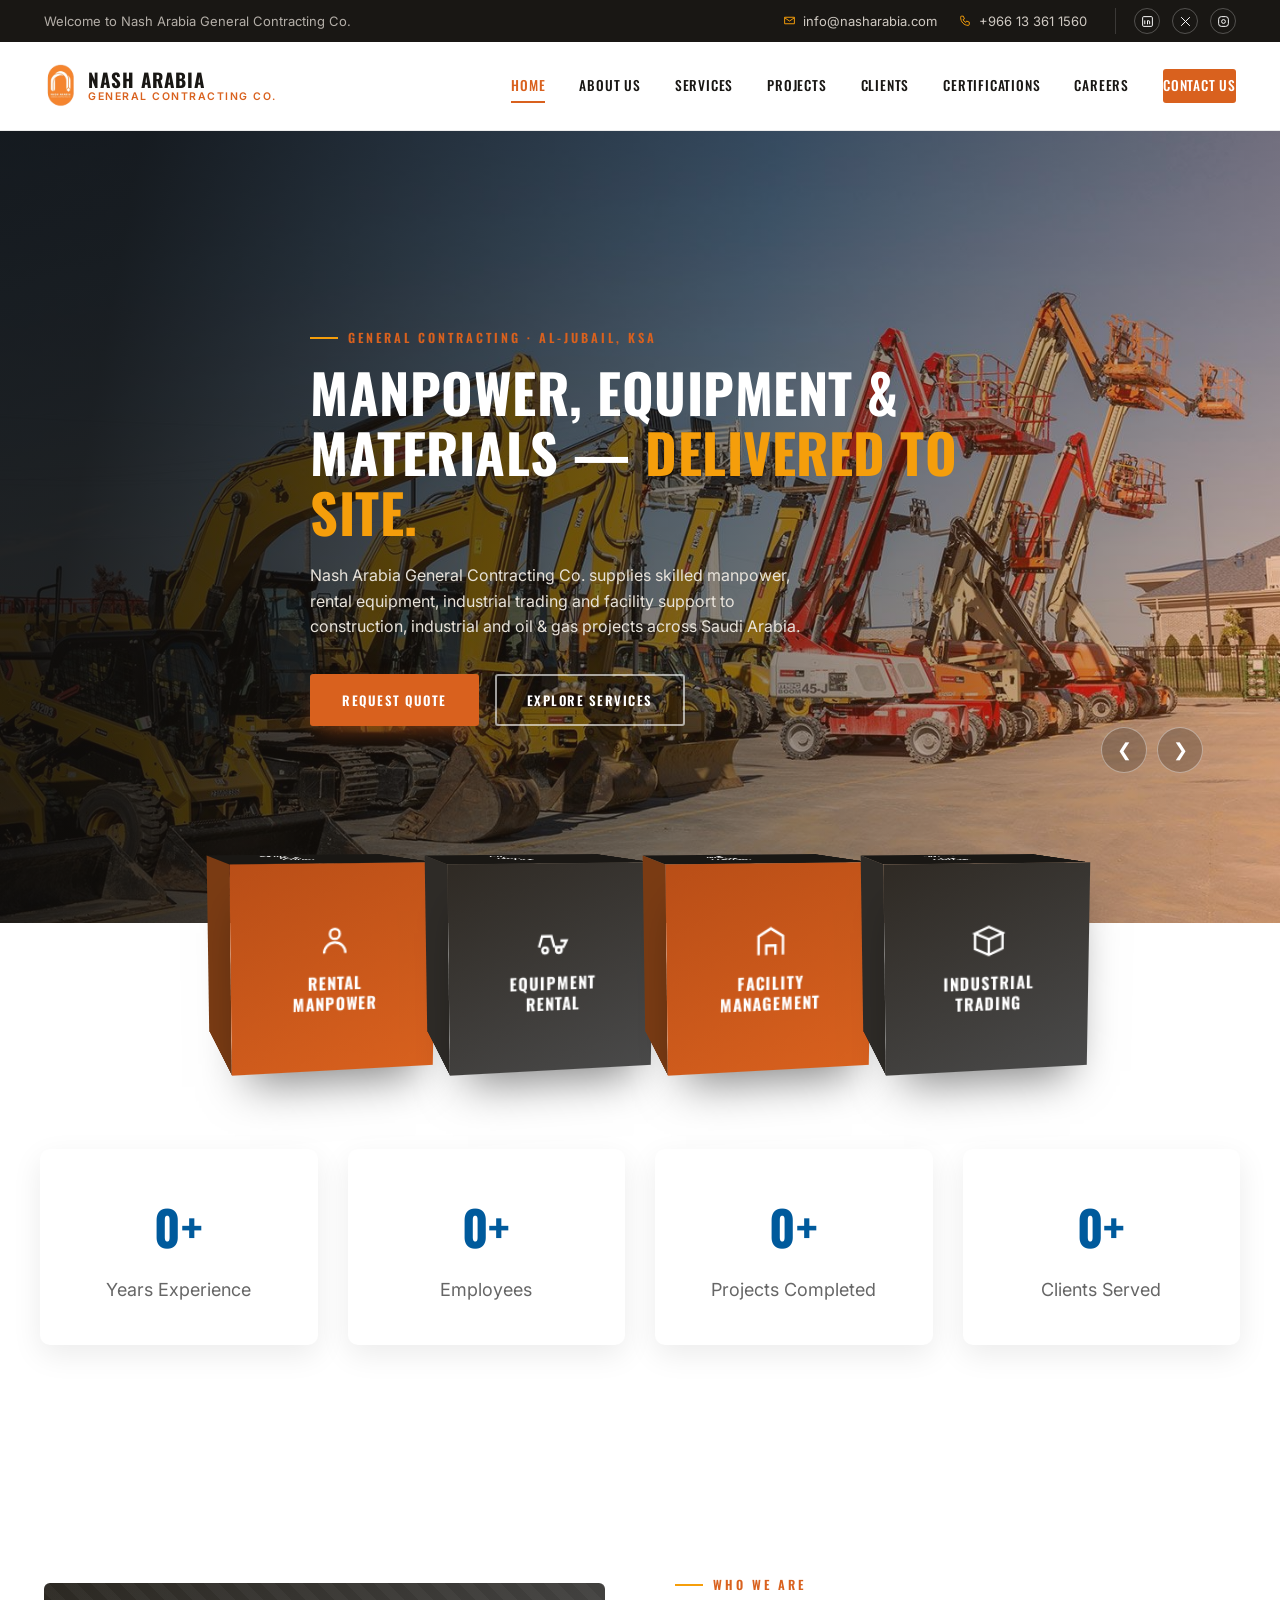
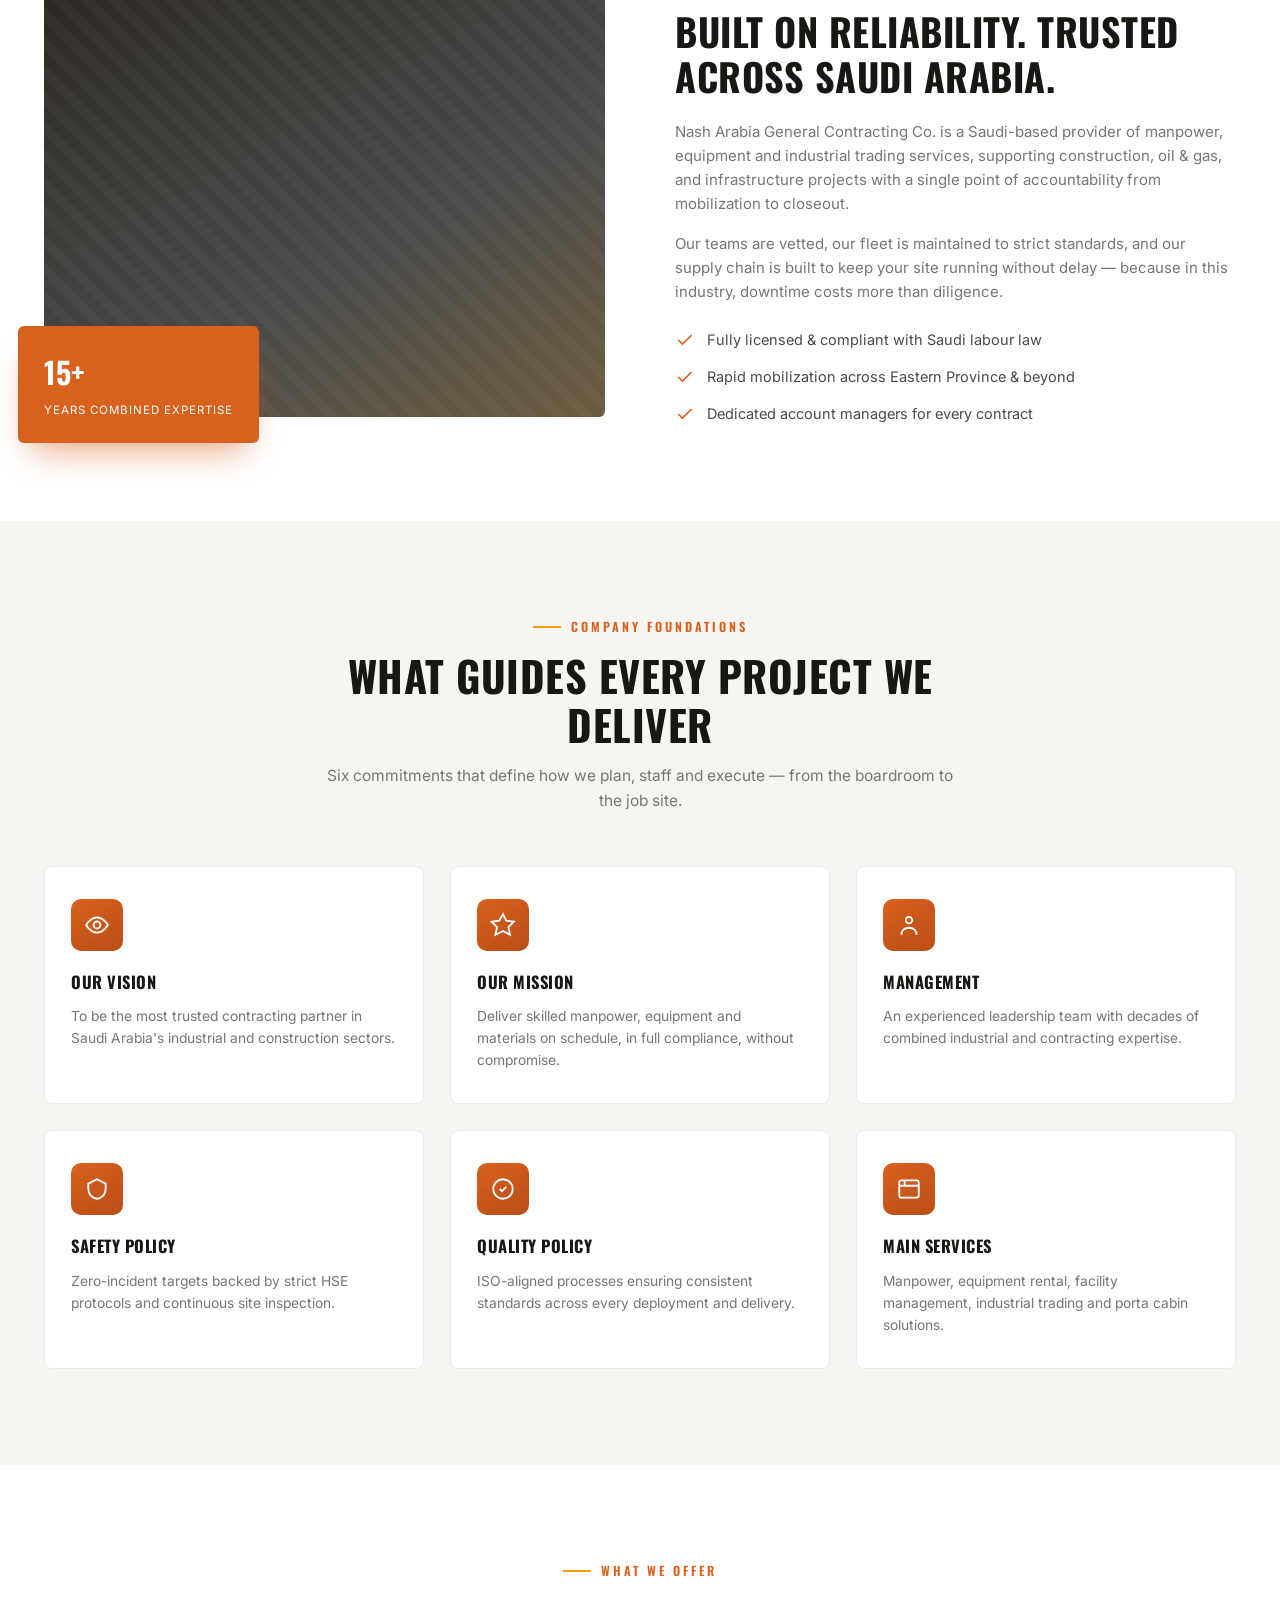
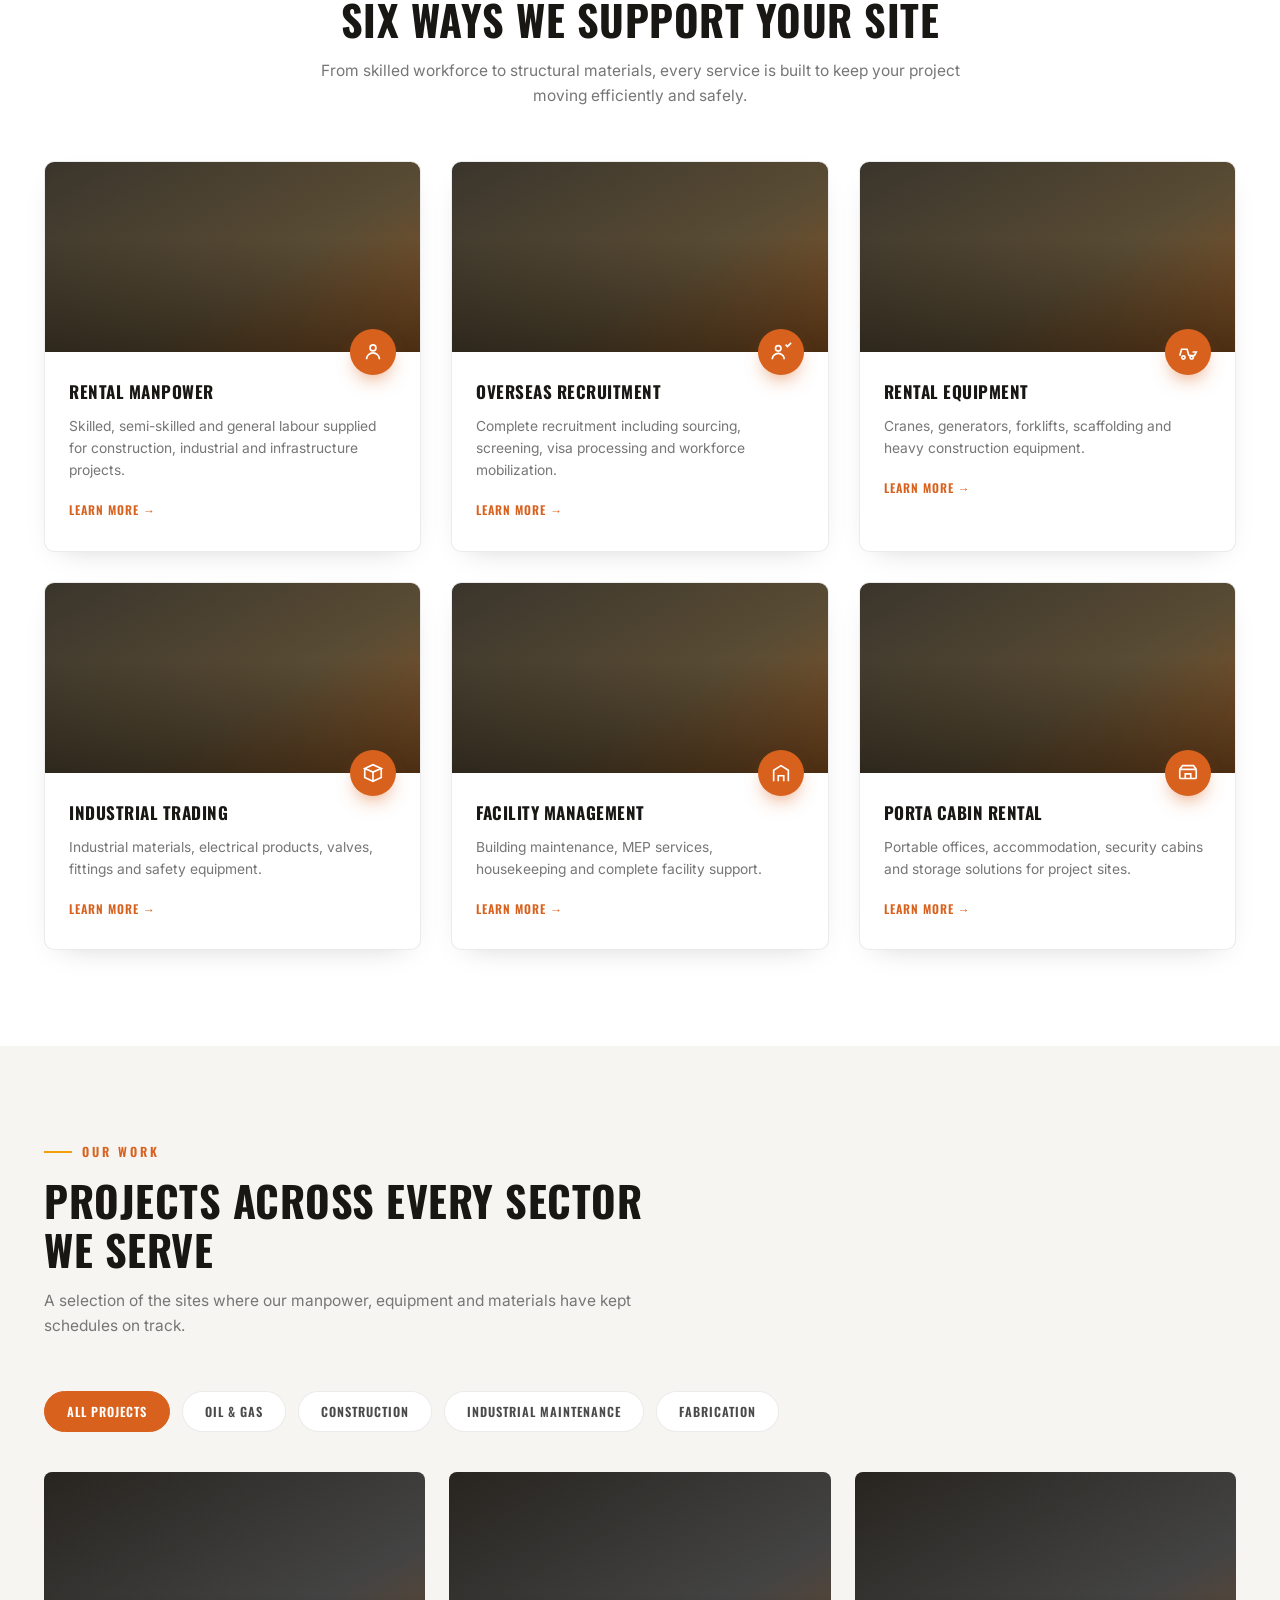
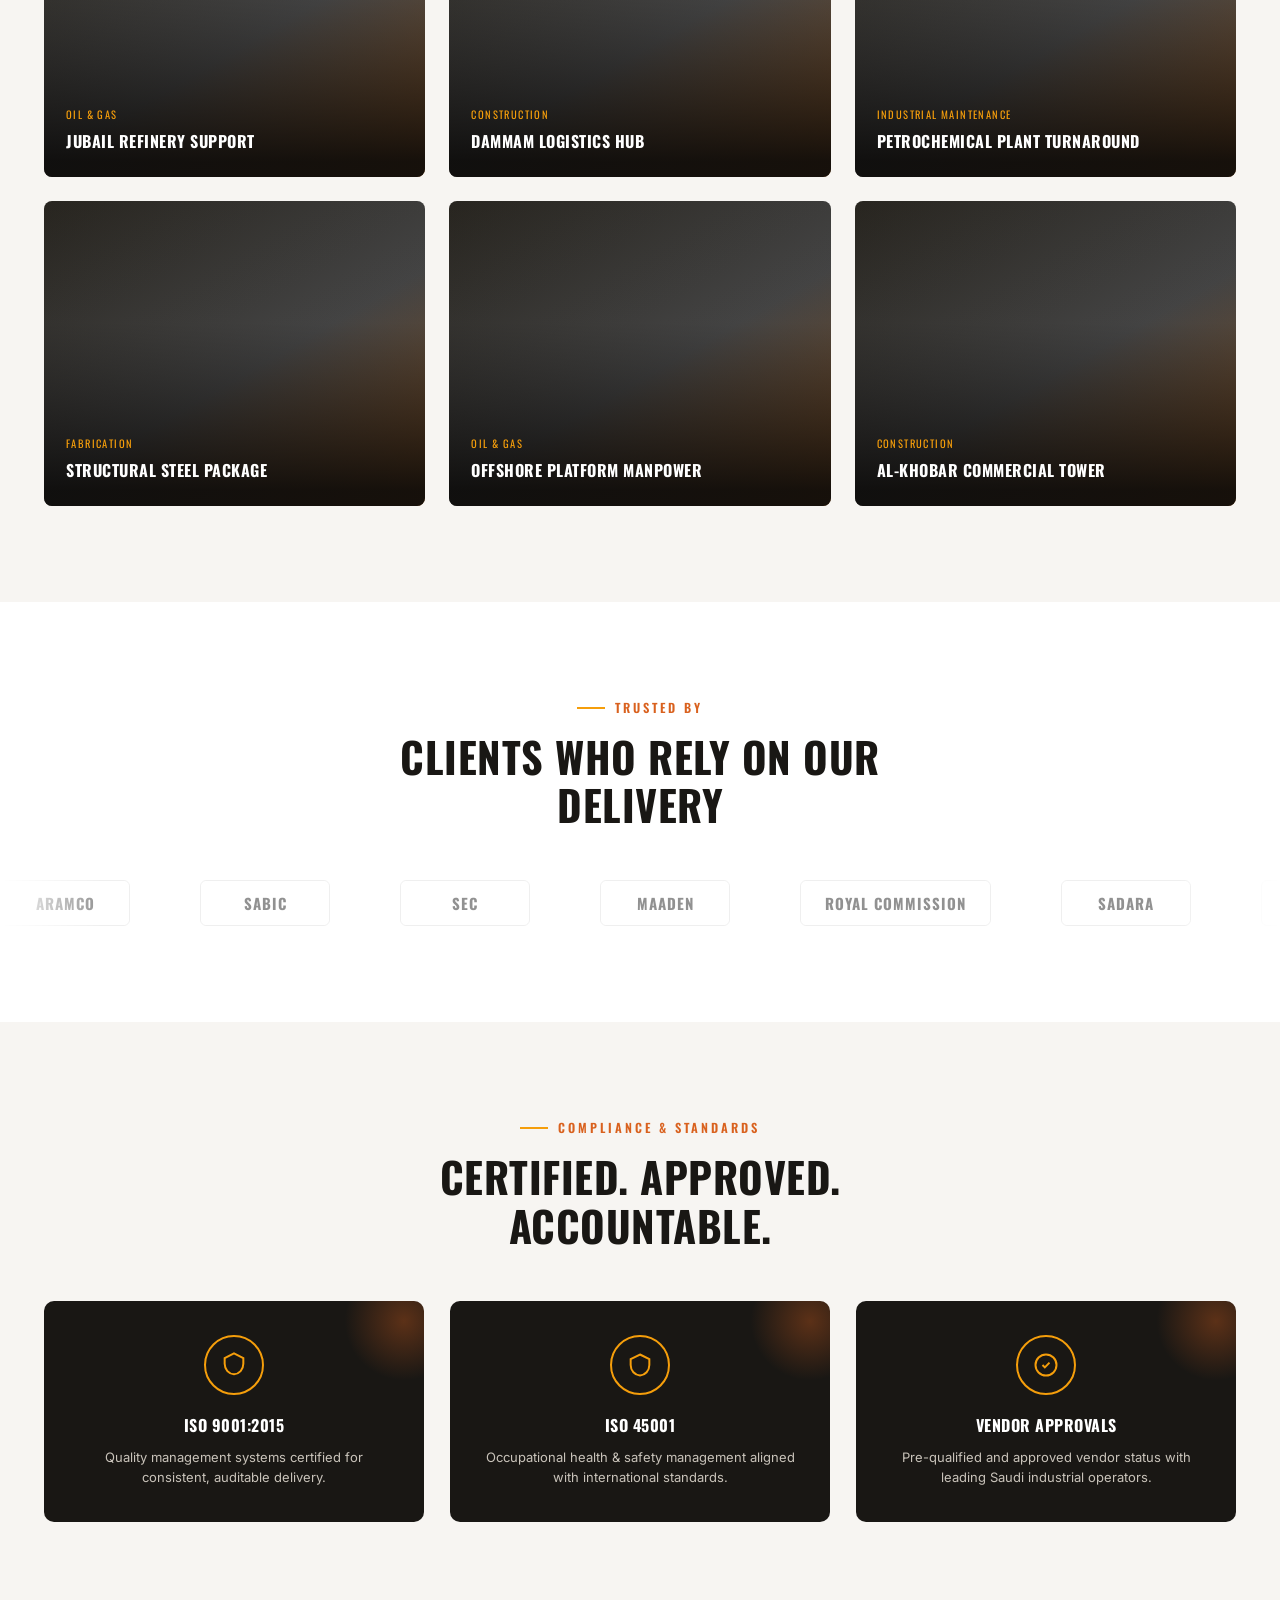
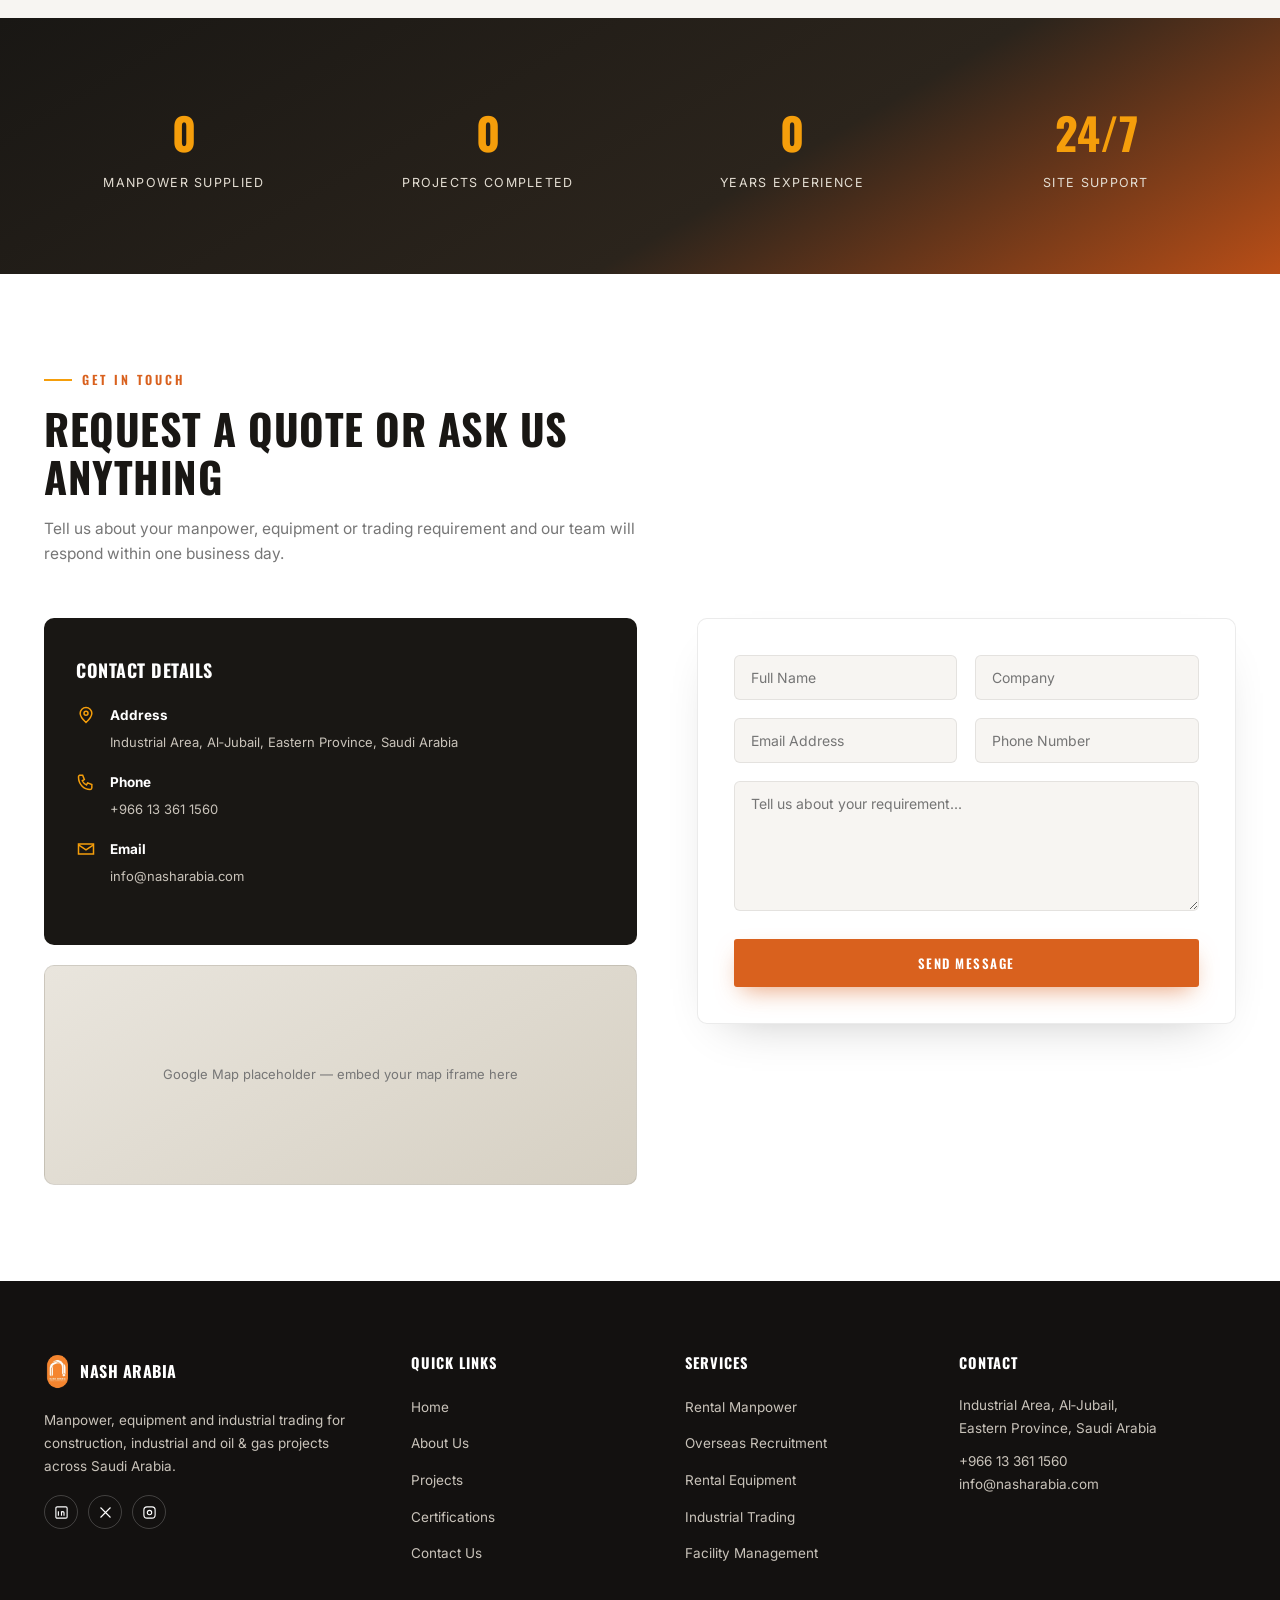
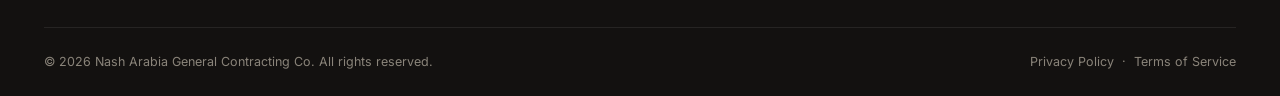
==== commit 84c9eed9: "Update index.html" ====
--- a/index.html
+++ b/index.html
@@ -171,22 +171,22 @@
     <div class="stats-container">
 
         <div class="stat-box">
-            <h2>15+</h2>
+            <h2><span data-count="15">0</span>+</h2>
             <p>Years Experience</p>
         </div>
 
         <div class="stat-box">
-            <h2>500+</h2>
+            <h2><span data-count="500">0</span>+</h2>
             <p>Employees</p>
         </div>
 
         <div class="stat-box">
-            <h2>250+</h2>
+            <h2><span data-count="250">0</span>+</h2>
             <p>Projects Completed</p>
         </div>
 
         <div class="stat-box">
-            <h2>100+</h2>
+            <h2><span data-count="100">0</span>+</h2>
             <p>Clients Served</p>
         </div>
 
--- a/style.css
+++ b/style.css
@@ -0,0 +1,474 @@
+
+  :root{
+    --ink:#191714;
+    --ink-2:#241f1a;
+    --orange:#D9611E;
+    --orange-2:#F59E0B;
+    --orange-deep:#B94E17;
+    --steel:#4A4A4A;
+    --steel-light:#767676;
+    --white:#FFFFFF;
+    --off:#F7F5F2;
+    --line:rgba(0,0,0,.08);
+    --display:'Oswald',sans-serif;
+    --body:'Inter',sans-serif;
+  }
+  *{box-sizing:border-box; margin:0; padding:0;}
+  html{scroll-behavior:smooth;}
+  body{font-family:var(--body); color:var(--steel); background:var(--white); line-height:1.6; overflow-x:hidden;}
+  img{max-width:100%; display:block;}
+  a{color:inherit;}
+  ul{list-style:none;}
+  h1,h2,h3,h4{font-family:var(--display); color:var(--ink); text-transform:uppercase; letter-spacing:.5px;}
+  .container{max-width:1240px; margin:0 auto; padding:0 24px;}
+  .btn{
+    display:inline-flex; align-items:center; gap:8px; padding:14px 30px;
+    font-family:var(--display); font-size:13px; letter-spacing:1.5px; text-transform:uppercase;
+    text-decoration:none; border-radius:3px; font-weight:600; cursor:pointer; border:2px solid transparent;
+    transition:transform .25s ease, box-shadow .25s ease, background .25s ease, color .25s ease;
+  }
+  .btn-primary{background:var(--orange); color:#fff; box-shadow:0 10px 24px -8px rgba(217,97,30,.6);}
+  .btn-primary:hover{transform:translateY(-3px); box-shadow:0 16px 30px -8px rgba(217,97,30,.75);}
+  .btn-outline{border-color:rgba(255,255,255,.6); color:#fff;}
+  .btn-outline:hover{background:#fff; color:var(--ink); transform:translateY(-3px);}
+  .eyebrow{
+    font-family:var(--display); font-size:12.5px; letter-spacing:3px; text-transform:uppercase;
+    color:var(--orange); font-weight:600; display:flex; align-items:center; gap:10px; margin-bottom:14px;
+  }
+  .eyebrow::before{content:""; width:28px; height:2px; background:var(--orange-2);}
+  .section{padding:96px 0;}
+  .section-off{background:var(--off);}
+  .section-head{max-width:640px; margin-bottom:52px;}
+  .section-head.center{margin-left:auto; margin-right:auto; text-align:center;}
+  .section-head h2{font-size:clamp(28px,3.4vw,42px); line-height:1.15; margin-bottom:16px;}
+  .section-head p{color:var(--steel-light); font-size:15.5px;}
+
+  /* ===================== TOP BAR ===================== */
+  .topbar{background:var(--ink); color:#cfc9c2; font-size:13px;}
+  .topbar .container{display:flex; align-items:center; justify-content:space-between; height:42px;}
+  .topbar-left{opacity:.85;}
+  .topbar-right{display:flex; align-items:center; gap:22px;}
+  .topbar-right span{display:flex; align-items:center; gap:7px; white-space:nowrap;}
+  .topbar-right svg{stroke:var(--orange-2);}
+  .social{display:flex; gap:12px; margin-left:6px; padding-left:18px; border-left:1px solid rgba(255,255,255,.15);}
+  .social a{width:26px; height:26px; border-radius:50%; border:1px solid rgba(255,255,255,.25);
+    display:flex; align-items:center; justify-content:center; transition:.25s;}
+  .social a:hover{background:var(--orange); border-color:var(--orange);}
+  .social svg{width:13px; height:13px; stroke:#fff;}
+
+  /* ===================== HEADER ===================== */
+  header.site{background:#fff; border-bottom:1px solid var(--line); position:sticky; top:0; z-index:200; transition:box-shadow .3s;}
+  header.site.scrolled{box-shadow:0 8px 24px -12px rgba(0,0,0,.18);}
+  .nav-row{display:flex; align-items:center; justify-content:space-between; height:88px;}
+  .brand{display:flex; align-items:center; gap:12px; text-decoration:none;}
+  .brand img{height:52px; width:auto;}
+  .brand-word{display:flex; flex-direction:column; line-height:1.15;}
+  .brand-word .l1{font-family:var(--display); font-weight:700; font-size:19px; color:var(--ink); letter-spacing:1px;}
+  .brand-word .l2{font-size:10.5px; letter-spacing:1.5px; color:var(--orange); text-transform:uppercase; font-weight:600;}
+  nav.links{display:flex; align-items:center; gap:34px;}
+  nav.links a{
+    font-family:var(--display); font-size:13.5px; letter-spacing:.8px; text-transform:uppercase; font-weight:500;
+    text-decoration:none; color:var(--ink); position:relative; padding:6px 0;
+  }
+  nav.links a::after{
+    content:""; position:absolute; left:0; bottom:0; height:2px; width:0; background:var(--orange); transition:width .25s;
+  }
+  nav.links a:hover::after, nav.links a.active::after{width:100%;}
+  nav.links a.active{color:var(--orange);}
+  .nav-cta{
+    background:var(--orange); color:#fff !important; padding:11px 22px; border-radius:3px;
+  }
+  .nav-cta::after{display:none;}
+  .nav-cta:hover{background:var(--orange-deep);}
+  .burger{display:none; flex-direction:column; gap:5px; background:none; border:0; cursor:pointer;}
+  .burger span{width:26px; height:3px; background:var(--ink); border-radius:2px;}
+
+  /* ===================== HERO ===================== */
+  .hero{position:relative; height:88vh; min-height:600px; overflow:hidden; color:#fff;}
+  .hero-slide{
+    position:absolute; inset:0; opacity:0; transition:opacity 1.2s ease;
+    background-size:cover; background-position:center;
+  }
+  .hero-slide.active{opacity:1;}
+  .hero-slide::after{
+    content:""; position:absolute; inset:0;
+    background:linear-gradient(100deg, rgba(15,13,11,.88) 10%, rgba(30,22,14,.55) 55%, rgba(217,97,30,.35) 100%);
+  }
+  /* abstract industrial gradient placeholders per slide (swap for real photos later) */
+  .hs-1{background-image:linear-gradient(160deg,#2b2822,#4a4238 55%,#6b5c3f);}
+  .hs-2{background-image:linear-gradient(160deg,#1f2226,#3a3f46 55%,#585f68);}
+  .hs-3{background-image:linear-gradient(160deg,#241a12,#5b3a1c 55%,#8a5321);}
+  .hs-4{background-image:linear-gradient(160deg,#1c1a17,#463b2e 55%,#6d5638);}
+  .hs-5{background-image:linear-gradient(160deg,#20201d,#4b463a 55%,#78704f);}
+
+  .hero-content{position:relative; z-index:3; height:100%; display:flex; align-items:center;}
+  .hero-content .inner{max-width:660px;}
+  .hero-content h1{font-size:clamp(32px,4.6vw,54px); line-height:1.12; margin-bottom:20px; color:#fff;}
+  .hero-content h1 em{color:var(--orange-2); font-style:normal;}
+  .hero-content p{font-size:16px; color:#e7e2da; max-width:520px; margin-bottom:34px;}
+  .hero-ctas{display:flex; gap:16px; flex-wrap:wrap;}
+
+  .hero-arrows{position:absolute; z-index:4; bottom:150px; right:6%; display:flex; gap:10px;}
+  .hero-arrows button{
+    width:46px; height:46px; border-radius:50%; border:1px solid rgba(255,255,255,.4); background:rgba(0,0,0,.2);
+    color:#fff; font-size:18px; cursor:pointer; transition:.25s;
+  }
+  .hero-arrows button:hover{background:var(--orange); border-color:var(--orange);}
+  .hero-dots{position:absolute; z-index:4; bottom:150px; left:6%; display:flex; gap:9px;}
+  .hero-dots span{width:9px; height:9px; border-radius:50%; background:rgba(255,255,255,.4); cursor:pointer; transition:.25s;}
+  .hero-dots span.active{background:var(--orange-2); width:26px; border-radius:5px;}
+
+  .hero-stats{
+    position:absolute; z-index:4; left:0; right:0; bottom:0;
+    display:flex; background:rgba(10,9,8,.55); backdrop-filter:blur(6px); border-top:1px solid rgba(255,255,255,.1);
+  }
+  .hero-stats .container{display:flex; gap:0; padding-top:22px; padding-bottom:22px;}
+  .hero-stats .stat{flex:1; text-align:center; border-right:1px solid rgba(255,255,255,.15);}
+  .hero-stats .stat:last-child{border-right:none;}
+  .hero-stats b{display:block; font-family:var(--display); font-size:26px; color:var(--orange-2);}
+  .hero-stats span{font-size:11.5px; letter-spacing:1.2px; text-transform:uppercase; color:#d9d3c9;}
+
+  /* ===================== 3D SERVICE CUBES ===================== */
+  .cubes-wrap{position:relative; z-index:10; margin-top:-64px;}
+  .cubes-strip{
+    display:flex; justify-content:center; gap:28px; flex-wrap:wrap;
+    max-width:1100px; margin:0 auto; padding:0 24px;
+  }
+  .cube-slot{width:190px; height:190px; perspective:1000px;}
+  .cube{
+    position:relative; width:100%; height:100%; transform-style:preserve-3d; cursor:pointer;
+    transition:transform .7s cubic-bezier(.22,.9,.3,1.12);
+    transform:rotateX(-8deg) rotateY(12deg);
+  }
+  .cube-slot:hover .cube, .cube-slot.touched .cube{ transform:rotateX(-100deg) rotateY(12deg); }
+  .cf{
+    position:absolute; width:190px; height:190px; display:flex; flex-direction:column;
+    align-items:center; justify-content:center; text-align:center; backface-visibility:hidden; padding:14px;
+  }
+  .cf.front{
+    background:linear-gradient(155deg,var(--orange-deep),var(--orange));
+    color:#fff; transform:translateZ(95px);
+    box-shadow:0 24px 40px -16px rgba(0,0,0,.5);
+  }
+  .cube-slot:nth-child(even) .cf.front{background:linear-gradient(155deg,#2f2a24,#4A4A4A);}
+  .cf.front .ic{width:34px; height:34px; margin-bottom:12px;}
+  .cf.front .ic svg{width:100%; height:100%; stroke:#fff; fill:none; stroke-width:1.6;}
+  .cf.front h3{color:#fff; font-size:15px; letter-spacing:1px; line-height:1.3;}
+  .cf.left{background:#7a3b13; transform:rotateY(-90deg) translateZ(95px);}
+  .cf.right{background:#7a3b13; transform:rotateY(90deg) translateZ(95px);}
+  .cube-slot:nth-child(even) .cf.left, .cube-slot:nth-child(even) .cf.right{background:#2e2b27;}
+  .cf.top{
+    background:var(--ink); color:#fff; transform:rotateX(90deg) translateZ(95px);
+    justify-content:flex-start; padding-top:16px;
+  }
+  .cf.top .top-title{font-family:var(--display); font-size:11.5px; letter-spacing:1px; text-transform:uppercase; color:var(--orange-2); margin-bottom:8px;}
+  .cf.top a{display:block; font-size:11.5px; font-weight:600; text-decoration:none; color:#fff; padding:3px 0; opacity:.92;}
+  .cf.top a:hover{color:var(--orange-2); text-decoration:underline;}
+
+  @media (max-width:900px){
+    .cubes-wrap{margin-top:-40px;}
+    .cube-slot{width:150px; height:150px;}
+    .cf{width:150px; height:150px;}
+    .cf.front{transform:translateZ(75px);}
+    .cf.left{transform:rotateY(-90deg) translateZ(75px);}
+    .cf.right{transform:rotateY(90deg) translateZ(75px);}
+    .cf.top{transform:rotateX(90deg) translateZ(75px);}
+  }
+  @media (max-width:640px){
+    nav.links{
+      display:none; position:absolute; top:100%; left:0; right:0; background:#fff;
+      flex-direction:column; align-items:flex-start; gap:0; padding:10px 24px 20px;
+      box-shadow:0 20px 30px -20px rgba(0,0,0,.25); border-top:1px solid var(--line);
+    }
+    nav.links.mobile-open{display:flex;}
+    nav.links a{width:100%; padding:13px 0; border-bottom:1px solid var(--line);}
+    nav.links a::after{display:none;}
+    .nav-cta{margin-top:14px; text-align:center; justify-content:center; display:flex;}
+    .burger{display:flex; position:relative; z-index:5;}
+    .burger.open span:nth-child(1){transform:translateY(8px) rotate(45deg);}
+    .burger.open span:nth-child(2){opacity:0;}
+    .burger.open span:nth-child(3){transform:translateY(-8px) rotate(-45deg);}
+    .burger span{transition:transform .25s, opacity .25s;}
+    header.site{position:sticky;}
+    .hero{height:72vh; min-height:480px;}
+    .hero-content p{display:none;}
+    .hero-stats .stat b{font-size:20px;}
+    .hero-arrows, .hero-dots{display:none;}
+    .cubes-strip{gap:14px;}
+    .cube-slot{width:calc(50% - 7px); height:130px;}
+    .cf{width:100%; height:130px;}
+    .cf.front{transform:translateZ(65px);}
+    .cf.left{transform:rotateY(-90deg) translateZ(65px);}
+    .cf.right{transform:rotateY(90deg) translateZ(65px);}
+    .cf.top{transform:rotateX(90deg) translateZ(65px);}
+    .cf.front h3{font-size:12.5px;}
+  }
+
+  /* ===================== REVEAL ON SCROLL ===================== */
+  .reveal{opacity:0; transform:translateY(28px); transition:opacity .7s ease, transform .7s ease;}
+  .reveal.in{opacity:1; transform:none;}
+
+  /* ===================== WELCOME (2-COL INTRO) ===================== */
+  .welcome{padding-top:150px;}
+  .welcome .grid{display:grid; grid-template-columns:1fr 1fr; gap:70px; align-items:center;}
+  .welcome-media{position:relative;}
+  .welcome-media .frame{
+    aspect-ratio:4/3.1; border-radius:6px; overflow:hidden; position:relative;
+    background:linear-gradient(150deg,#2b2822,#4A4A4A 60%,#6b5c3f);
+  }
+  .welcome-media .frame::after{
+    content:""; position:absolute; inset:0;
+    background-image:repeating-linear-gradient(45deg, rgba(255,255,255,.03) 0 10px, transparent 10px 20px);
+  }
+  .welcome-media .badge{
+    position:absolute; bottom:-26px; left:-26px; background:var(--orange); color:#fff; padding:22px 26px;
+    border-radius:6px; box-shadow:0 20px 34px -14px rgba(217,97,30,.6);
+  }
+  .welcome-media .badge b{display:block; font-family:var(--display); font-size:30px;}
+  .welcome-media .badge span{font-size:11.5px; letter-spacing:1px; text-transform:uppercase;}
+  .welcome-text h2{font-size:clamp(26px,3.2vw,38px); line-height:1.2; margin:14px 0 20px;}
+  .welcome-text p{color:var(--steel-light); margin-bottom:16px; font-size:15px;}
+  .welcome-points{margin-top:24px; display:grid; gap:14px;}
+  .welcome-points li{display:flex; align-items:flex-start; gap:12px; font-size:14.5px; color:var(--steel);}
+  .welcome-points svg{flex:none; width:20px; height:20px; stroke:var(--orange); margin-top:2px;}
+
+  /* ===================== HIGHLIGHTS GRID ===================== */
+  .highlights-grid{display:grid; grid-template-columns:repeat(3,1fr); gap:26px;}
+  .highlight-card{
+    background:#fff; border:1px solid var(--line); border-radius:8px; padding:32px 26px;
+    transition:transform .3s ease, box-shadow .3s ease, border-color .3s ease;
+  }
+  .highlight-card:hover{transform:translateY(-8px); box-shadow:0 24px 40px -20px rgba(0,0,0,.18); border-color:transparent;}
+  .highlight-card .ic{
+    width:52px; height:52px; border-radius:10px; background:linear-gradient(150deg,var(--orange),var(--orange-deep));
+    display:flex; align-items:center; justify-content:center; margin-bottom:18px;
+  }
+  .highlight-card .ic svg{width:26px; height:26px; stroke:#fff; fill:none; stroke-width:1.7;}
+  .highlight-card h3{font-size:16.5px; margin-bottom:10px;}
+  .highlight-card p{font-size:13.8px; color:var(--steel-light);}
+
+  /* ===================== SERVICES GRID (CARDS) ===================== */
+  .services-grid{display:grid; grid-template-columns:repeat(3,1fr); gap:30px;}
+  .service-card{
+    background:#fff; border-radius:10px; overflow:hidden; text-decoration:none; display:block;
+    box-shadow:0 10px 30px -18px rgba(0,0,0,.25); transition:transform .35s ease, box-shadow .35s ease;
+    border:1px solid var(--line);
+  }
+  .service-card:hover{transform:translateY(-10px); box-shadow:0 30px 50px -20px rgba(0,0,0,.25);}
+  .service-image{
+    height:190px; position:relative; overflow:hidden;
+    background:linear-gradient(150deg,#3a352c,#5a4c34 60%,#8a5321);
+  }
+  .service-image::after{content:""; position:absolute; inset:0; background:linear-gradient(0deg, rgba(0,0,0,.45), transparent 60%);}
+  .service-content{padding:26px 24px 28px; position:relative;}
+  .service-content .ic{
+    width:46px; height:46px; border-radius:50%; background:var(--orange); display:flex; align-items:center;
+    justify-content:center; position:absolute; top:-23px; right:24px; box-shadow:0 10px 20px -8px rgba(217,97,30,.7);
+  }
+  .service-content .ic svg{width:22px; height:22px; stroke:#fff; fill:none; stroke-width:1.8;}
+  .service-content h3{font-size:17px; margin-bottom:10px;}
+  .service-content p{font-size:13.8px; color:var(--steel-light); margin-bottom:16px;}
+  .service-content .more{font-family:var(--display); font-size:12px; letter-spacing:1px; text-transform:uppercase; color:var(--orange); font-weight:600;}
+  .service-card:hover .more{text-decoration:underline;}
+
+  /* ===================== PROJECTS ===================== */
+  .filter-bar{display:flex; gap:12px; flex-wrap:wrap; margin-bottom:40px;}
+  .filter-btn{
+    padding:10px 22px; border-radius:30px; border:1px solid var(--line); background:#fff;
+    font-family:var(--display); font-size:12.5px; letter-spacing:1px; text-transform:uppercase; font-weight:600;
+    color:var(--steel); cursor:pointer; transition:.25s;
+  }
+  .filter-btn:hover{border-color:var(--orange); color:var(--orange);}
+  .filter-btn.active{background:var(--orange); border-color:var(--orange); color:#fff;}
+  .projects-grid{display:grid; grid-template-columns:repeat(3,1fr); gap:24px;}
+  .project-card{position:relative; border-radius:8px; overflow:hidden; aspect-ratio:4/3.2; cursor:pointer; transition:.3s;}
+  .project-card .pimg{
+    position:absolute; inset:0; background:linear-gradient(150deg,#2b2822,#4A4A4A 55%,#8a5321);
+    transition:transform .5s ease;
+  }
+  .project-card:hover .pimg{transform:scale(1.08);}
+  .project-card .overlay{
+    position:absolute; inset:0; background:linear-gradient(0deg, rgba(10,9,8,.9) 5%, rgba(10,9,8,.1) 60%);
+    display:flex; flex-direction:column; justify-content:flex-end; padding:22px; color:#fff;
+  }
+  .project-card .tag{font-family:var(--display); font-size:10.5px; letter-spacing:1.4px; text-transform:uppercase; color:var(--orange-2); margin-bottom:6px;}
+  .project-card h4{color:#fff; font-size:16px;}
+  .project-card[data-cat]{display:block;}
+  .project-card.hide{display:none;}
+
+  /* ===================== CLIENTS MARQUEE ===================== */
+  .clients-track{overflow:hidden; position:relative; -webkit-mask-image:linear-gradient(90deg, transparent, #000 8%, #000 92%, transparent);
+    mask-image:linear-gradient(90deg, transparent, #000 8%, #000 92%, transparent);}
+  .clients-row{display:flex; gap:70px; width:max-content; animation:scrollLogos 26s linear infinite;}
+  .clients-row .logo{
+    height:46px; min-width:130px; display:flex; align-items:center; justify-content:center;
+    font-family:var(--display); font-weight:700; font-size:15px; letter-spacing:1px; color:var(--steel-light);
+    border:1px solid var(--line); border-radius:6px; padding:0 24px; opacity:.8; transition:.25s;
+  }
+  .clients-row .logo:hover{opacity:1; color:var(--orange); border-color:var(--orange);}
+  @keyframes scrollLogos{ from{transform:translateX(0);} to{transform:translateX(-50%);} }
+
+  /* ===================== CERTIFICATIONS ===================== */
+  .certs-grid{display:grid; grid-template-columns:repeat(3,1fr); gap:26px;}
+  .cert-card{
+    background:var(--ink); color:#fff; border-radius:10px; padding:34px 26px; text-align:center;
+    position:relative; overflow:hidden; transition:transform .3s;
+  }
+  .cert-card:hover{transform:translateY(-8px);}
+  .cert-card::before{
+    content:""; position:absolute; top:-40px; right:-40px; width:120px; height:120px; border-radius:50%;
+    background:radial-gradient(circle, rgba(217,97,30,.35), transparent 70%);
+  }
+  .cert-card .ic{
+    width:60px; height:60px; margin:0 auto 18px; border-radius:50%; border:2px solid var(--orange-2);
+    display:flex; align-items:center; justify-content:center;
+  }
+  .cert-card .ic svg{width:28px; height:28px; stroke:var(--orange-2); fill:none; stroke-width:1.7;}
+  .cert-card h3{color:#fff; font-size:16px; margin-bottom:8px;}
+  .cert-card p{font-size:13px; color:#c9c3ba;}
+
+  /* ===================== WHY CHOOSE US / COUNTERS ===================== */
+  .counters{
+    background:linear-gradient(150deg,var(--ink),#2b241c 60%, var(--orange-deep));
+    color:#fff; padding:80px 0;
+  }
+  .counters-grid{display:grid; grid-template-columns:repeat(4,1fr); gap:24px; text-align:center;}
+  .counters-grid b{display:block; font-family:var(--display); font-size:44px; color:var(--orange-2);}
+  .counters-grid span{font-size:12.5px; letter-spacing:1.3px; text-transform:uppercase; color:#e3ddd2;}
+
+  /* ===================== CONTACT ===================== */
+  .contact-grid{display:grid; grid-template-columns:1.1fr 1fr; gap:60px; align-items:start;}
+  .contact-info-card{
+    background:var(--ink); color:#fff; border-radius:10px; padding:38px 32px; margin-bottom:20px;
+  }
+  .contact-info-card h3{color:#fff; font-size:18px; margin-bottom:20px;}
+  .contact-row{display:flex; gap:14px; align-items:flex-start; margin-bottom:18px;}
+  .contact-row svg{flex:none; width:20px; height:20px; stroke:var(--orange-2);}
+  .contact-row div b{display:block; font-size:13.5px; color:#fff; margin-bottom:2px;}
+  .contact-row div span{font-size:13px; color:#c9c3ba;}
+  .map-box{
+    height:220px; border-radius:10px; background:linear-gradient(150deg,#e9e5dd,#d6d0c3);
+    display:flex; align-items:center; justify-content:center; color:var(--steel-light); font-size:13px;
+    border:1px solid var(--line);
+  }
+  .contact-form{background:#fff; border:1px solid var(--line); border-radius:10px; padding:36px; box-shadow:0 20px 50px -30px rgba(0,0,0,.3);}
+  .form-row{display:grid; grid-template-columns:1fr 1fr; gap:18px; margin-bottom:18px;}
+  .contact-form input, .contact-form textarea{
+    width:100%; padding:13px 16px; border:1px solid var(--line); border-radius:6px; font-family:var(--body);
+    font-size:14px; color:var(--ink); background:var(--off); transition:.25s;
+  }
+  .contact-form input:focus, .contact-form textarea:focus{outline:none; border-color:var(--orange); background:#fff;}
+  .contact-form textarea{min-height:130px; resize:vertical; margin-bottom:20px;}
+  .contact-form .btn-primary{width:100%; justify-content:center; border:none;}
+
+  /* ===================== FOOTER ===================== */
+  footer.site-footer{background:#131110; color:#c9c3ba; padding-top:70px;}
+  .footer-grid{display:grid; grid-template-columns:1.4fr 1fr 1fr 1.2fr; gap:44px; padding-bottom:50px; border-bottom:1px solid rgba(255,255,255,.08);}
+  .footer-brand{display:flex; align-items:center; gap:10px; margin-bottom:16px;}
+  .footer-brand img{height:42px;}
+  .footer-brand span{font-family:var(--display); font-weight:700; color:#fff; font-size:16px; letter-spacing:.5px;}
+  .footer-col p{font-size:13.5px; line-height:1.7;}
+  .footer-col h4{color:#fff; font-size:14.5px; letter-spacing:1px; margin-bottom:20px;}
+  .footer-col ul li{margin-bottom:11px;}
+  .footer-col ul a{font-size:13.5px; text-decoration:none; color:#c9c3ba; transition:.2s;}
+  .footer-col ul a:hover{color:var(--orange-2); padding-left:4px;}
+  .footer-social{display:flex; gap:10px; margin-top:18px;}
+  .footer-social a{width:34px; height:34px; border-radius:50%; border:1px solid rgba(255,255,255,.2); display:flex; align-items:center; justify-content:center; transition:.2s;}
+  .footer-social a:hover{background:var(--orange); border-color:var(--orange);}
+  .footer-social svg{width:15px; height:15px; stroke:#fff;}
+  .footer-bottom{display:flex; justify-content:space-between; align-items:center; padding:24px 0; font-size:12.5px; color:#8a847a; flex-wrap:wrap; gap:10px;}
+  .footer-bottom a{color:#8a847a; text-decoration:none;}
+  .footer-bottom a:hover{color:var(--orange-2);}
+
+  @media (max-width:900px){
+    .welcome .grid{grid-template-columns:1fr; gap:44px;}
+    .highlights-grid, .services-grid, .certs-grid, .projects-grid{grid-template-columns:repeat(2,1fr);}
+    .counters-grid{grid-template-columns:repeat(2,1fr); gap:30px;}
+    .contact-grid{grid-template-columns:1fr;}
+    .footer-grid{grid-template-columns:1fr 1fr; gap:36px;}
+  }
+  @media (max-width:640px){
+    .section{padding:64px 0;}
+    .welcome{padding-top:100px;}
+    .highlights-grid, .services-grid, .certs-grid, .projects-grid{grid-template-columns:1fr;}
+    .counters-grid{grid-template-columns:1fr 1fr;}
+    .form-row{grid-template-columns:1fr;}
+    .footer-grid{grid-template-columns:1fr;}
+    .welcome-media .badge{left:0;}
+  }
+
+
+  .stats-section{
+    background:#ffffff;
+    padding:100px 20px 80px;
+}
+
+.stats-container{
+    max-width:1200px;
+    margin:auto;
+
+    display:grid;
+    grid-template-columns:repeat(4,1fr);
+    gap:30px;
+}
+
+.stat-box{
+    text-align:center;
+    padding:40px 20px;
+
+    background:#fff;
+    border-radius:10px;
+
+    box-shadow:0 10px 30px rgba(0,0,0,.08);
+    transition:.3s;
+}
+
+.stat-box:hover{
+    transform:translateY(-10px);
+}
+
+.stat-box h2{
+    font-size:48px;
+    color:#005a9c;
+    margin-bottom:10px;
+}
+
+.stat-box p{
+    font-size:18px;
+    color:#666;
+}
+@media(max-width:768px){
+
+    .stats-container{
+        grid-template-columns:repeat(2,1fr);
+        gap:15px;
+    }
+
+    .stat-box h2{
+        font-size:32px;
+    }
+
+    .stat-box p{
+        font-size:14px;
+    }
+}
+
+.hs-1{
+    background:url('images/hero2.jpg') center/cover no-repeat;
+}
+
+.hs-2{
+    background:url('images/hero3.jpg') center/cover no-repeat;
+}
+
+.hs-3{
+    background:url('images/hero4.jpg') center/cover no-repeat;
+}
+
+.hs-4{
+    background:url('images/hero5.jpg') center/cover no-repeat;
+}
+
+.hs-5{
+    background:url('images/hero6.jpg') center/cover no-repeat;
+}
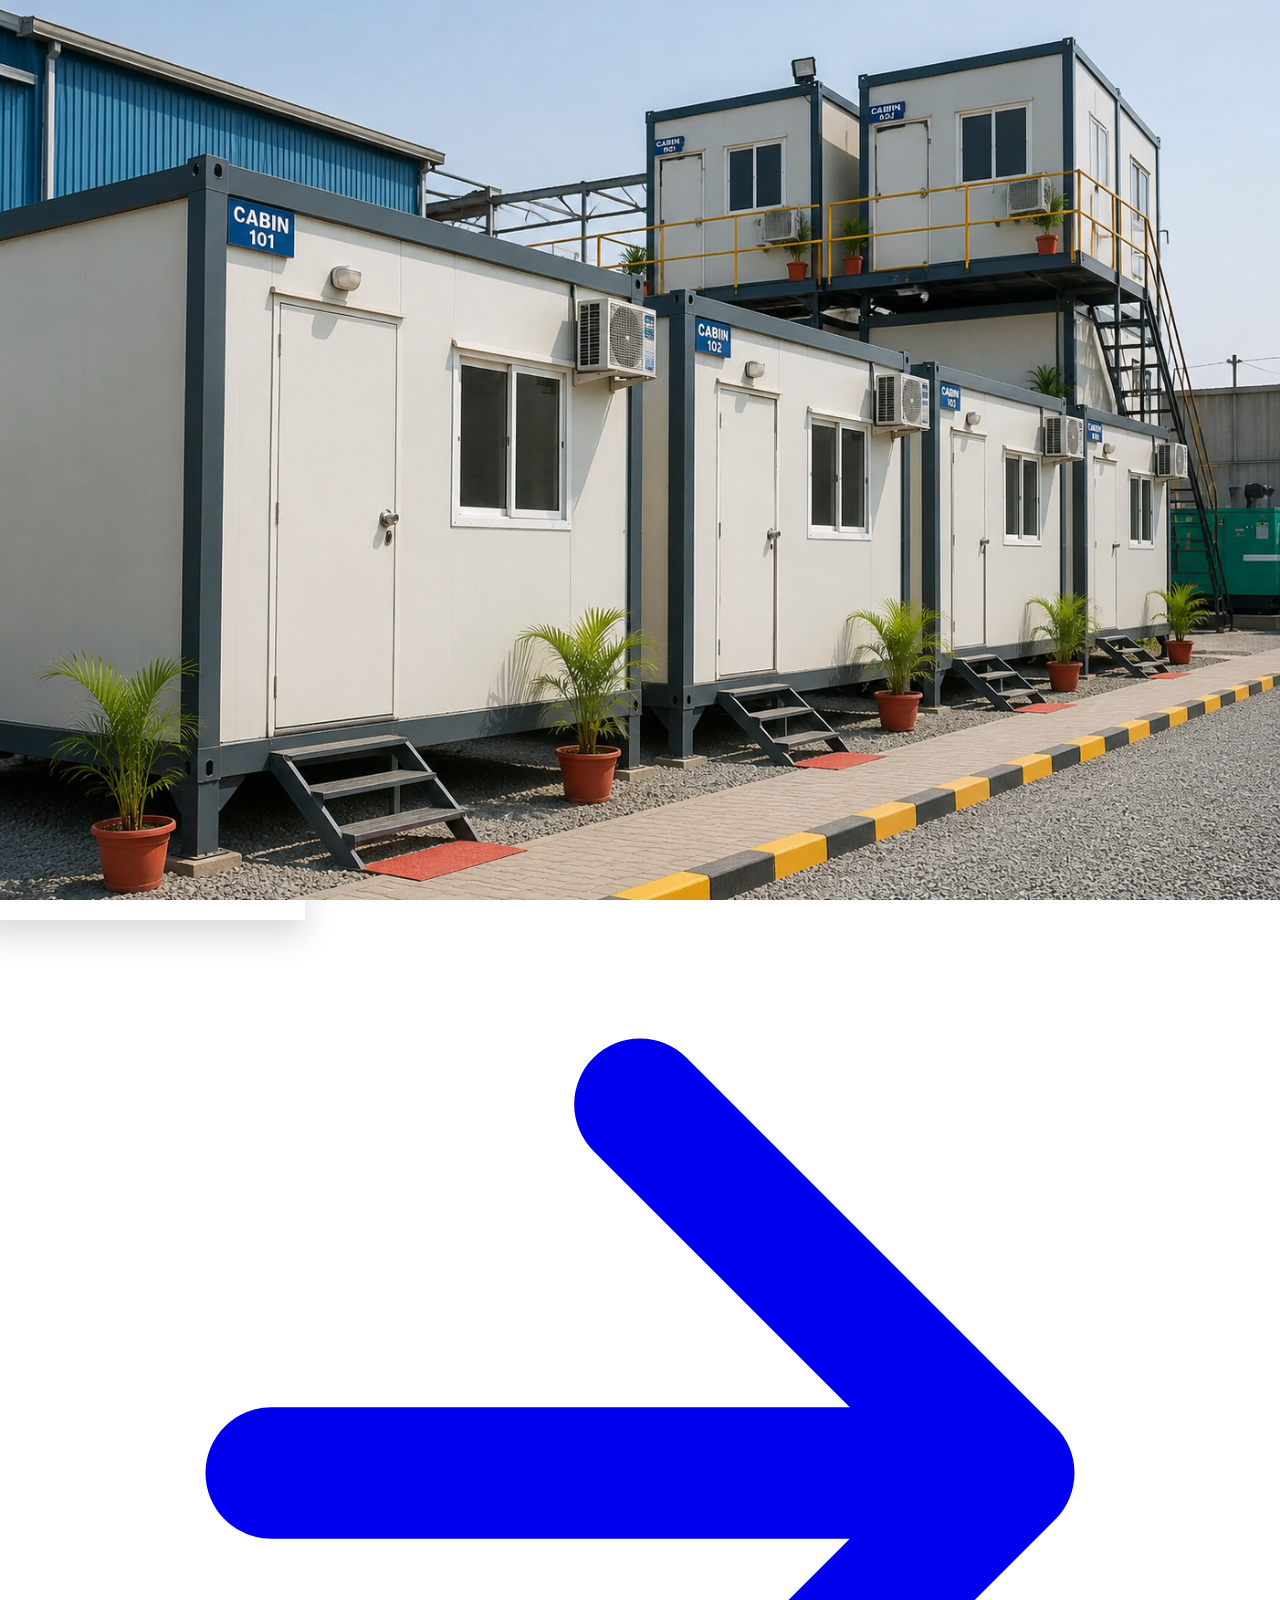
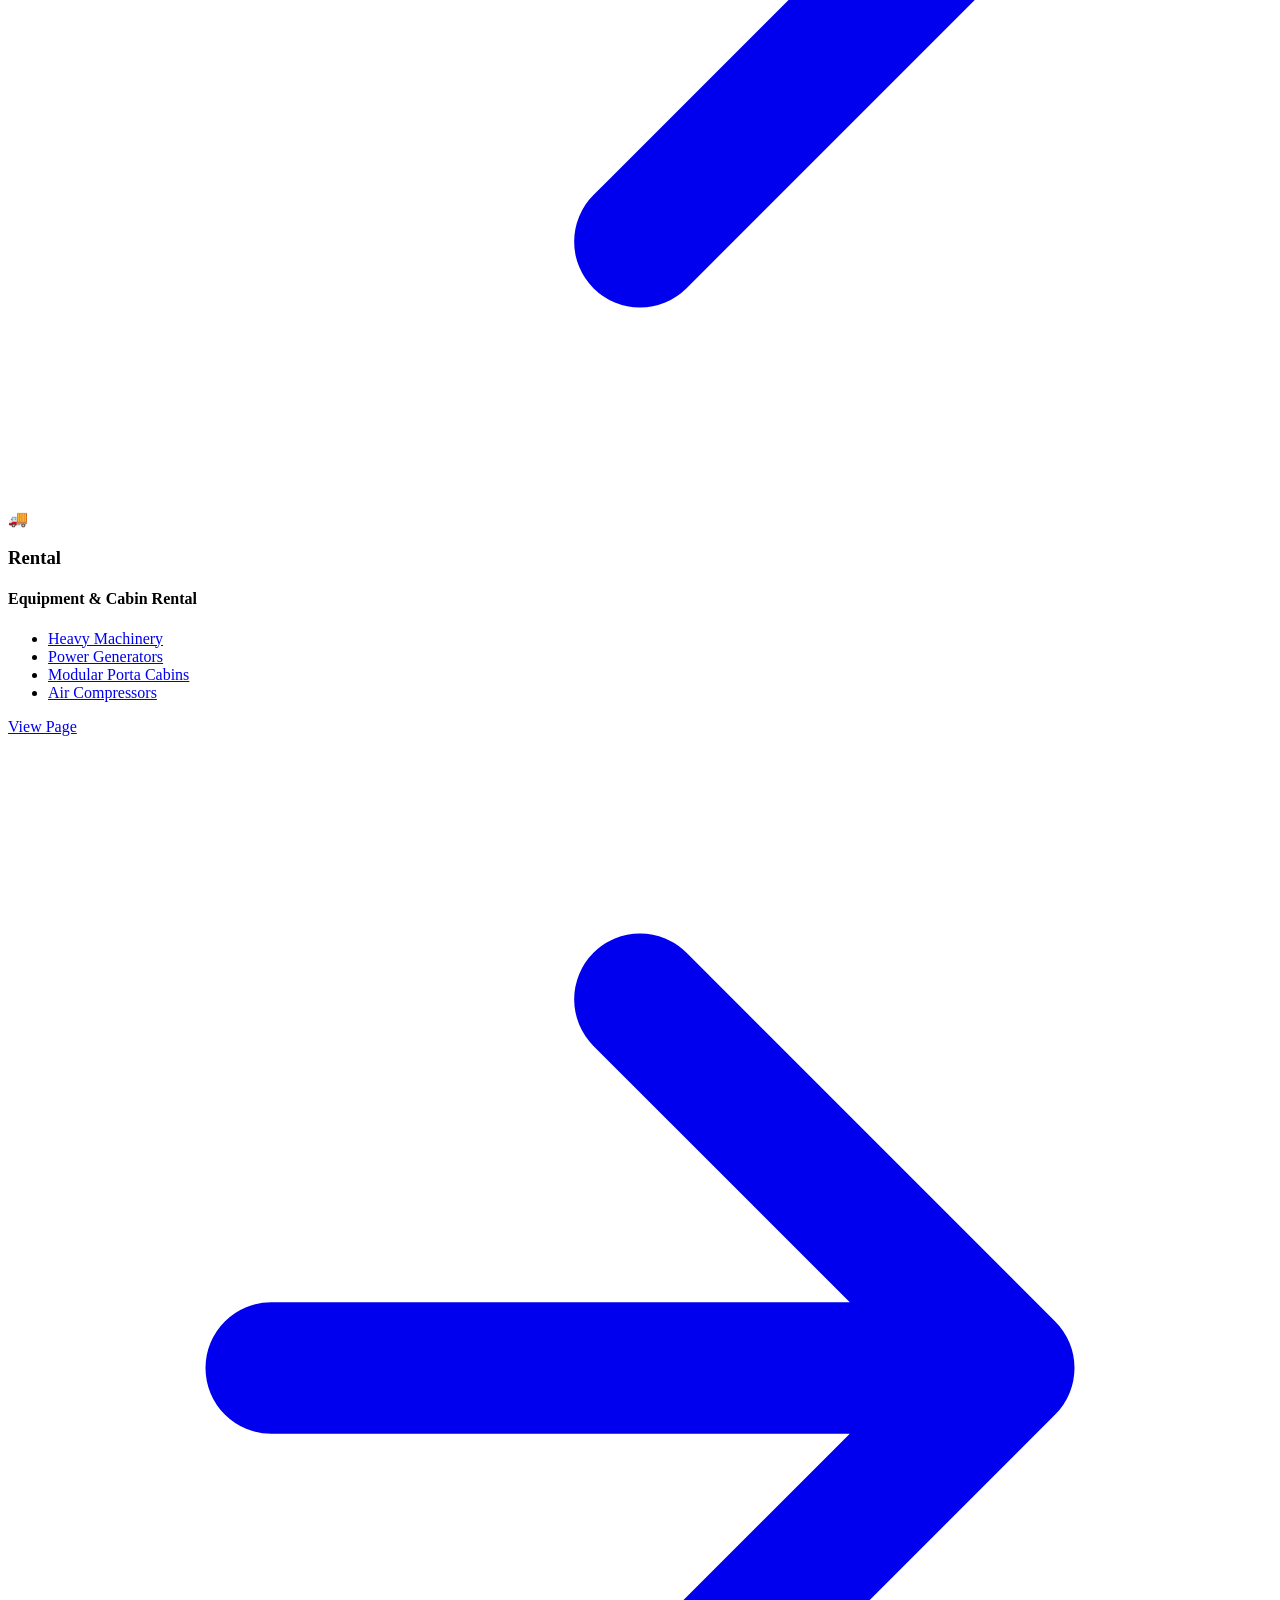
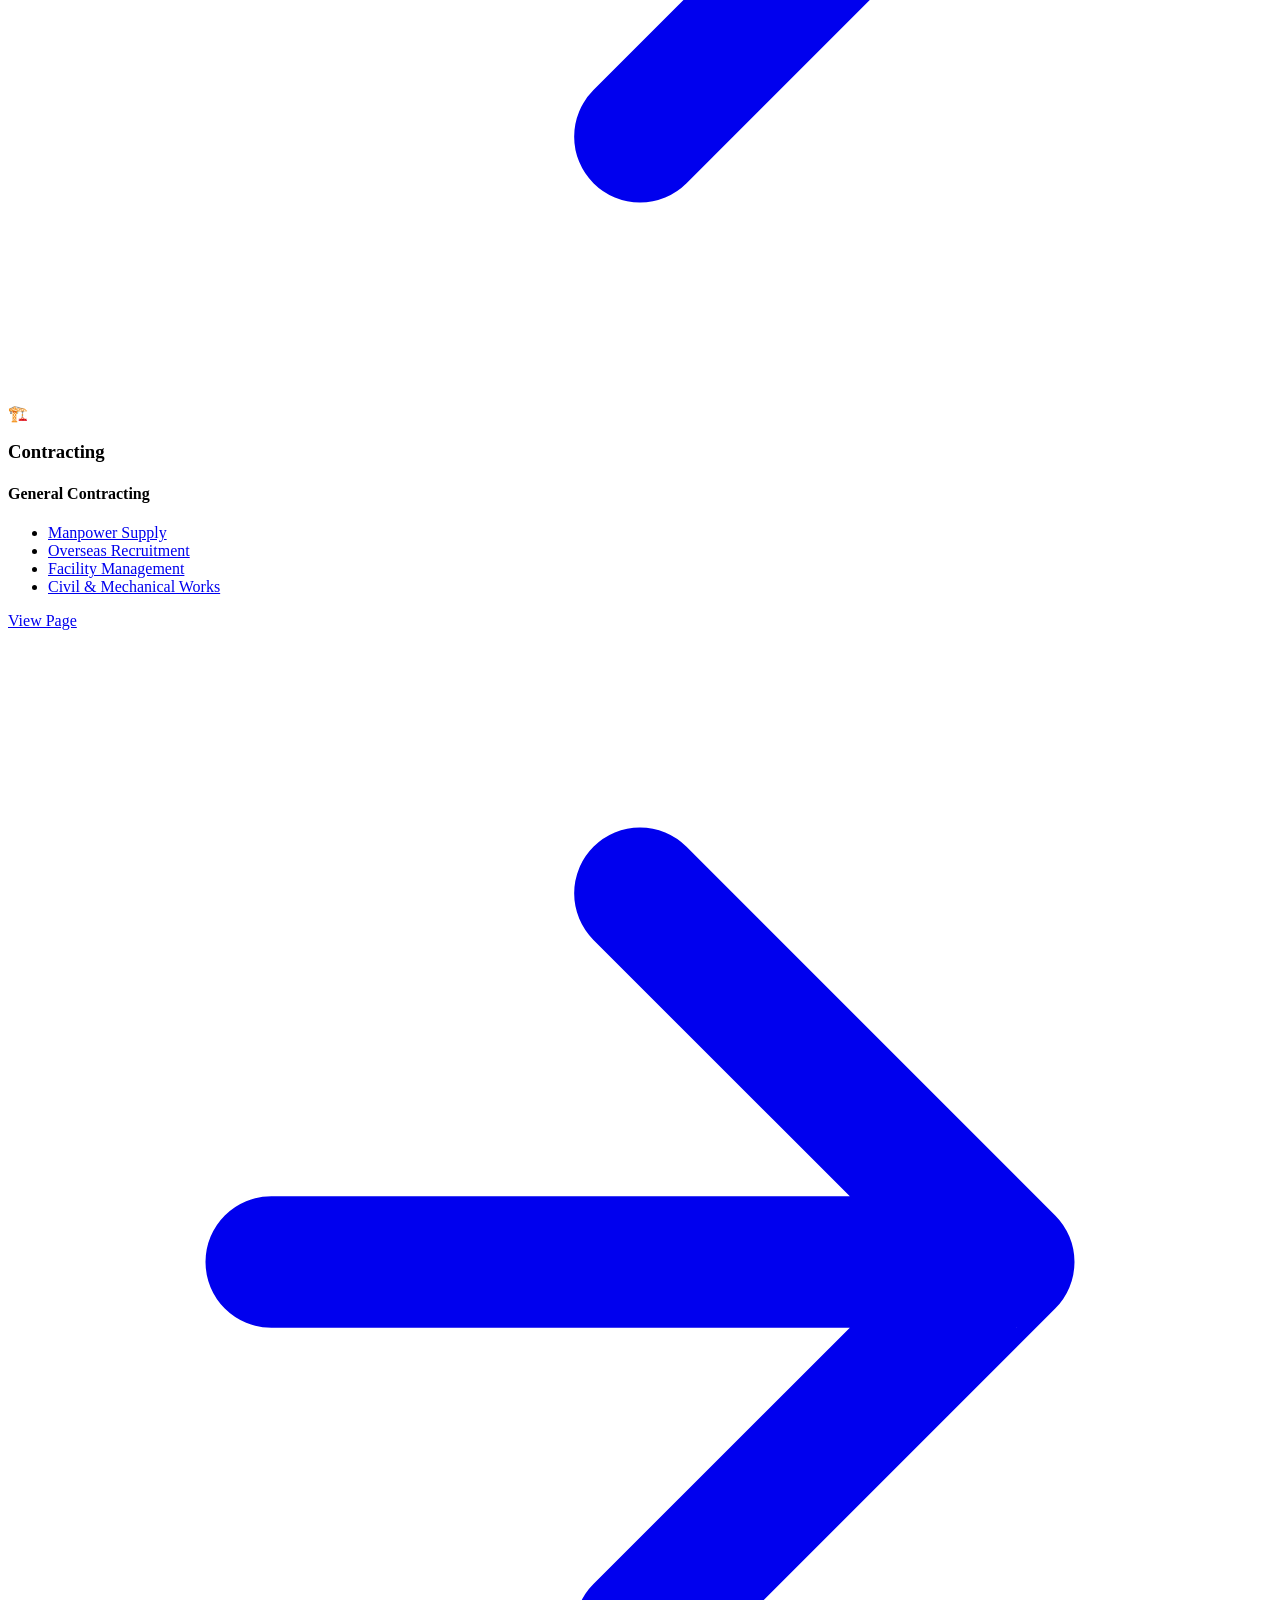
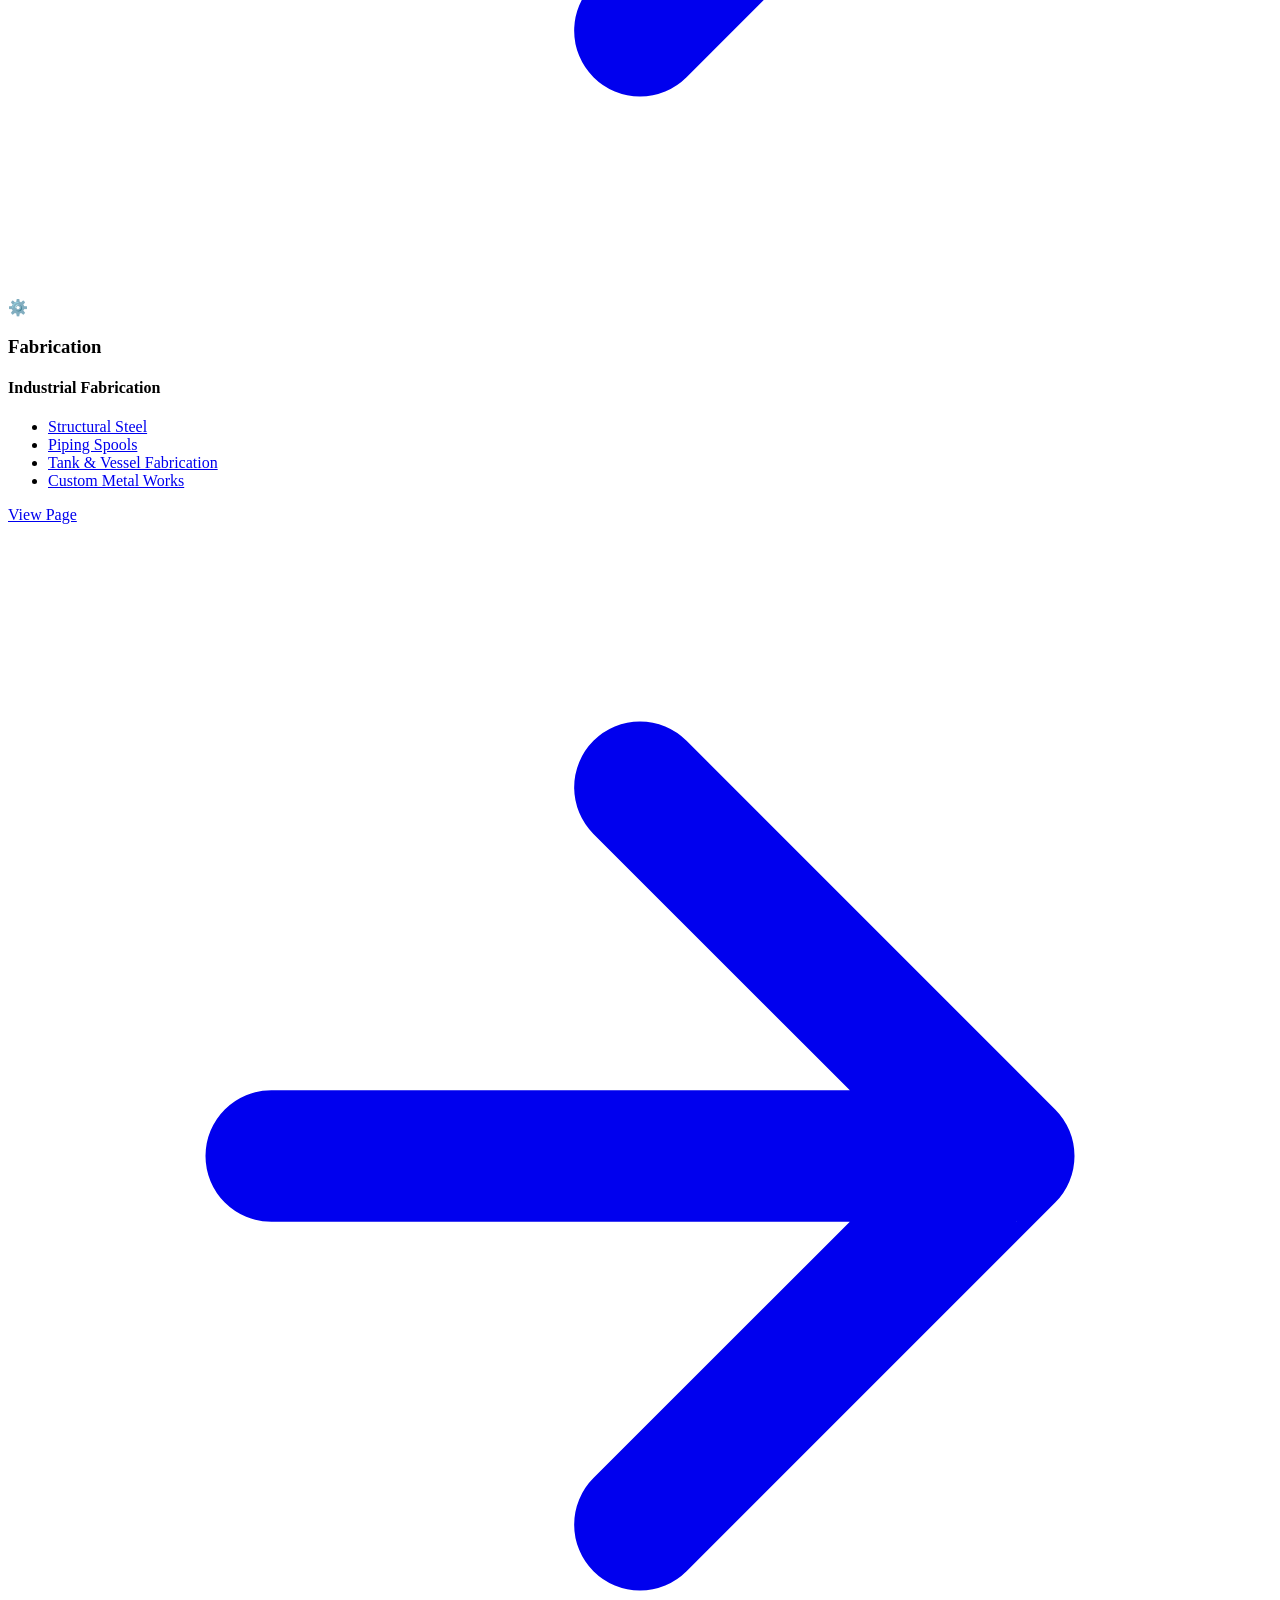
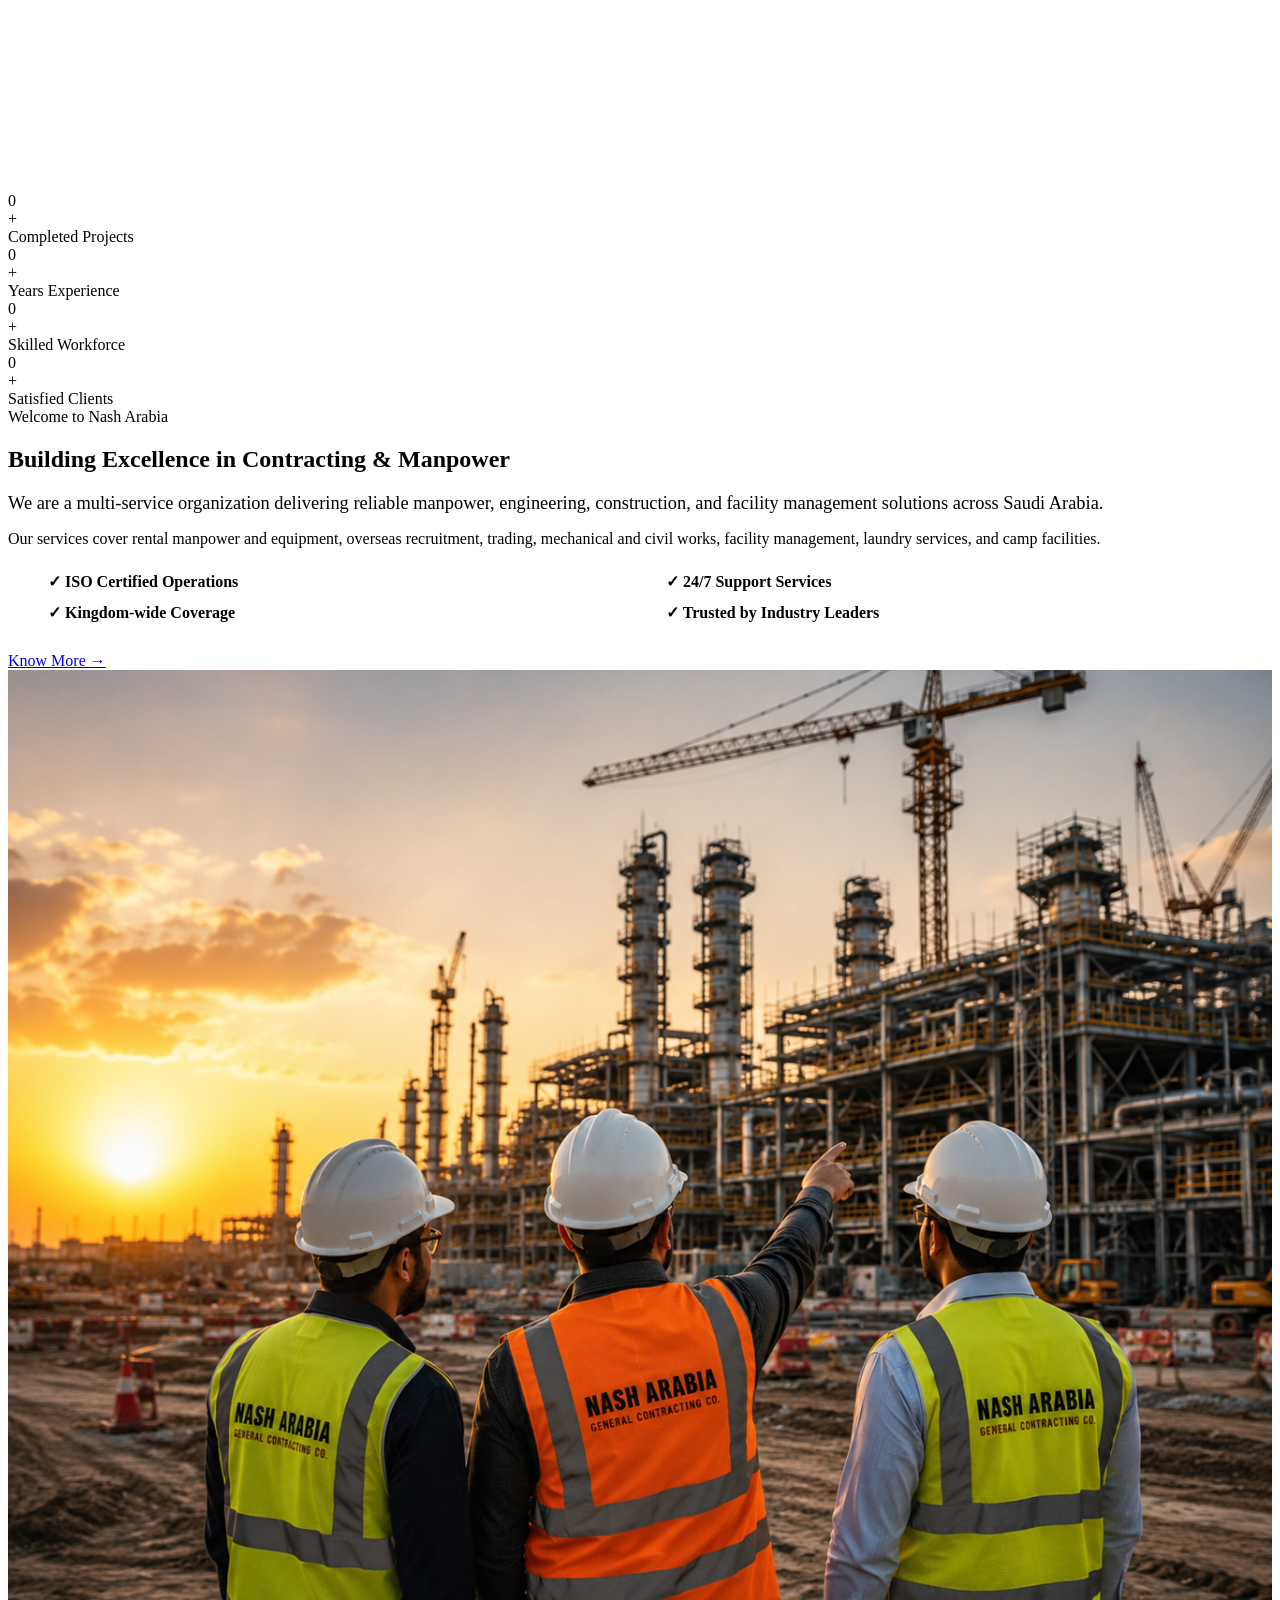
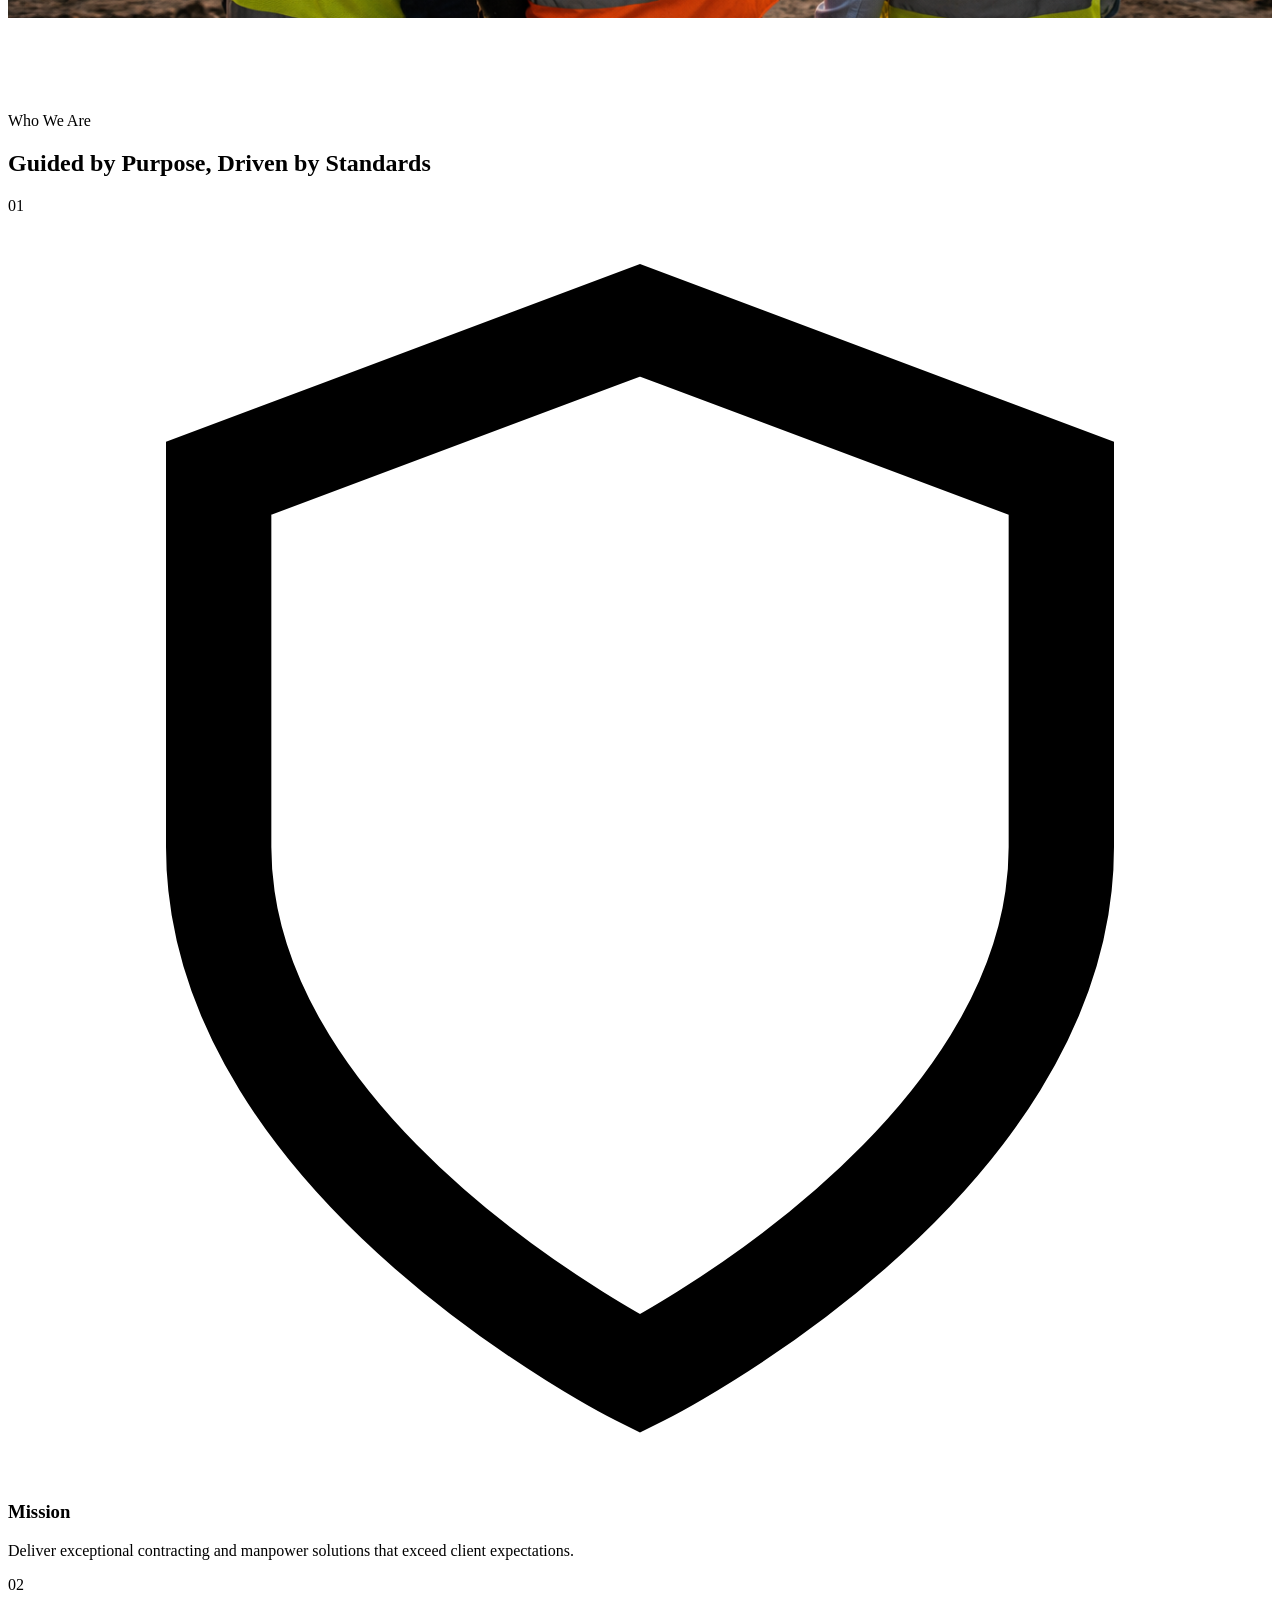
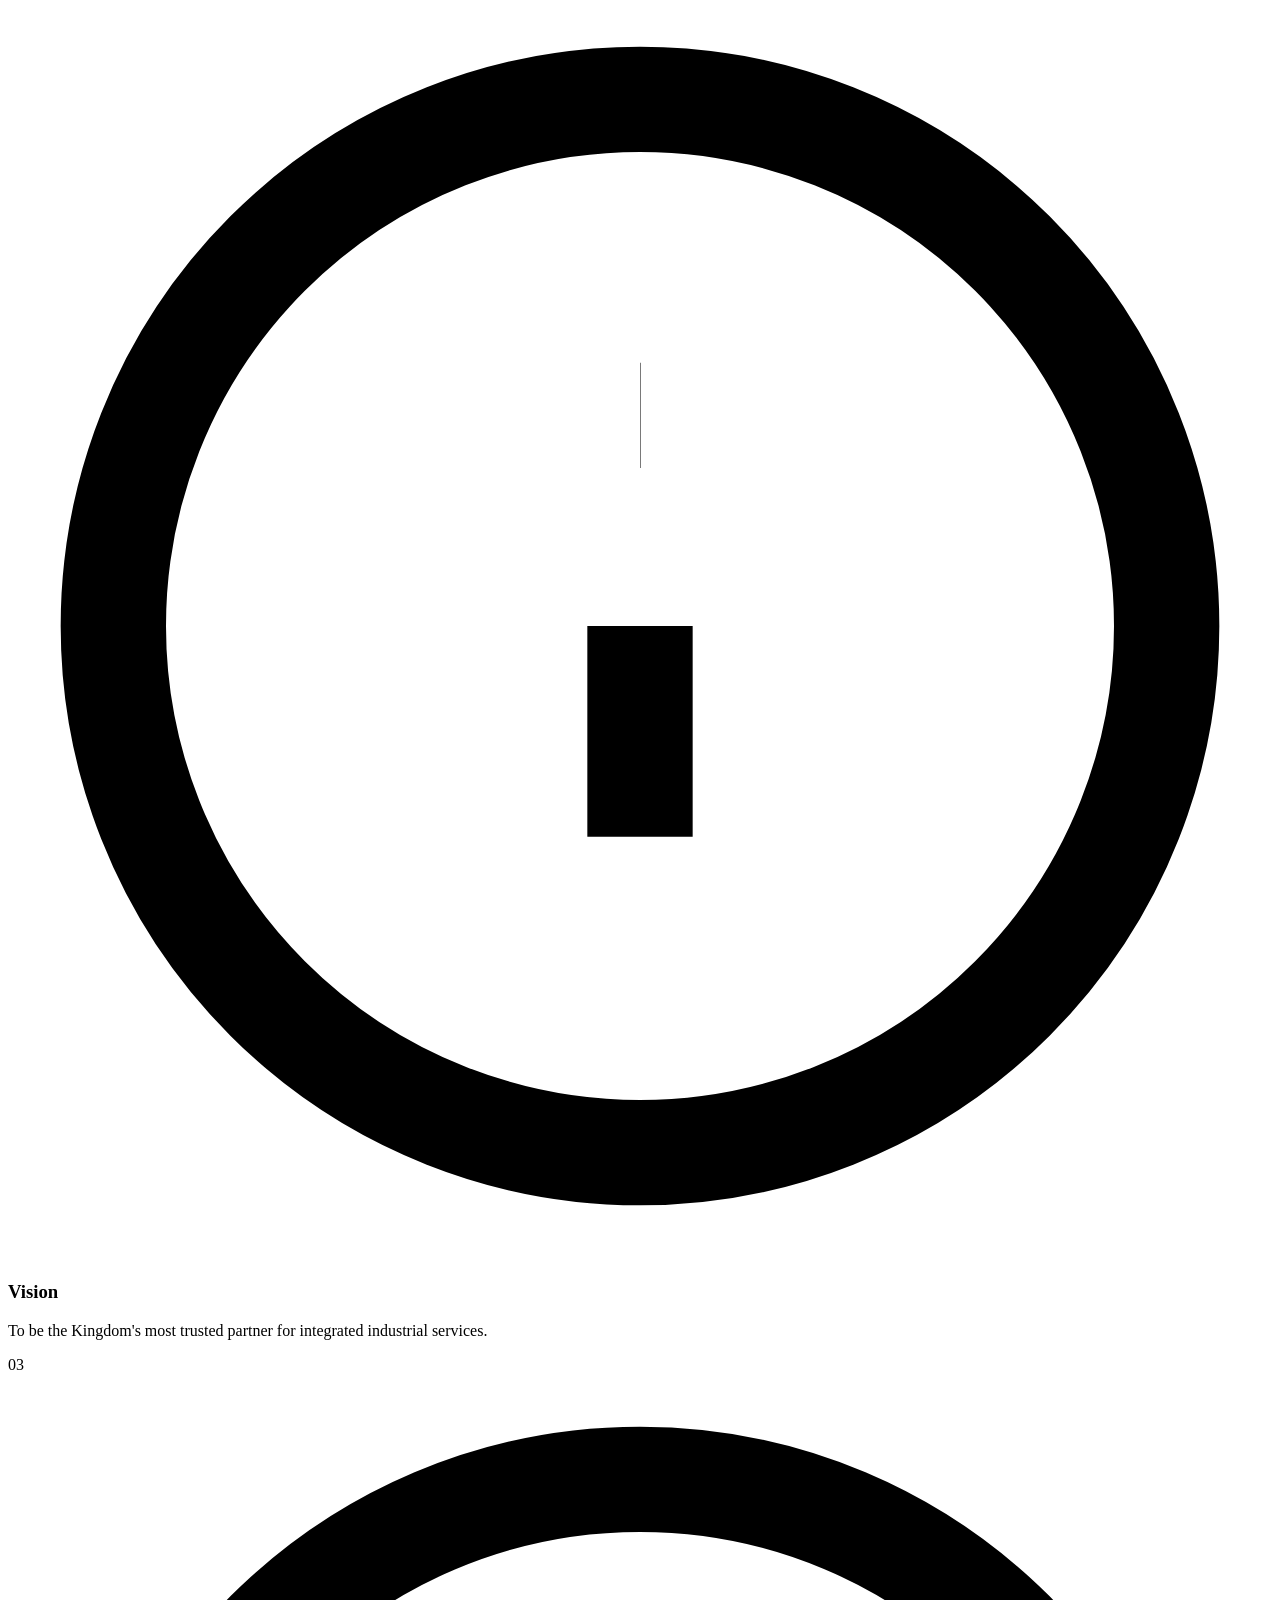
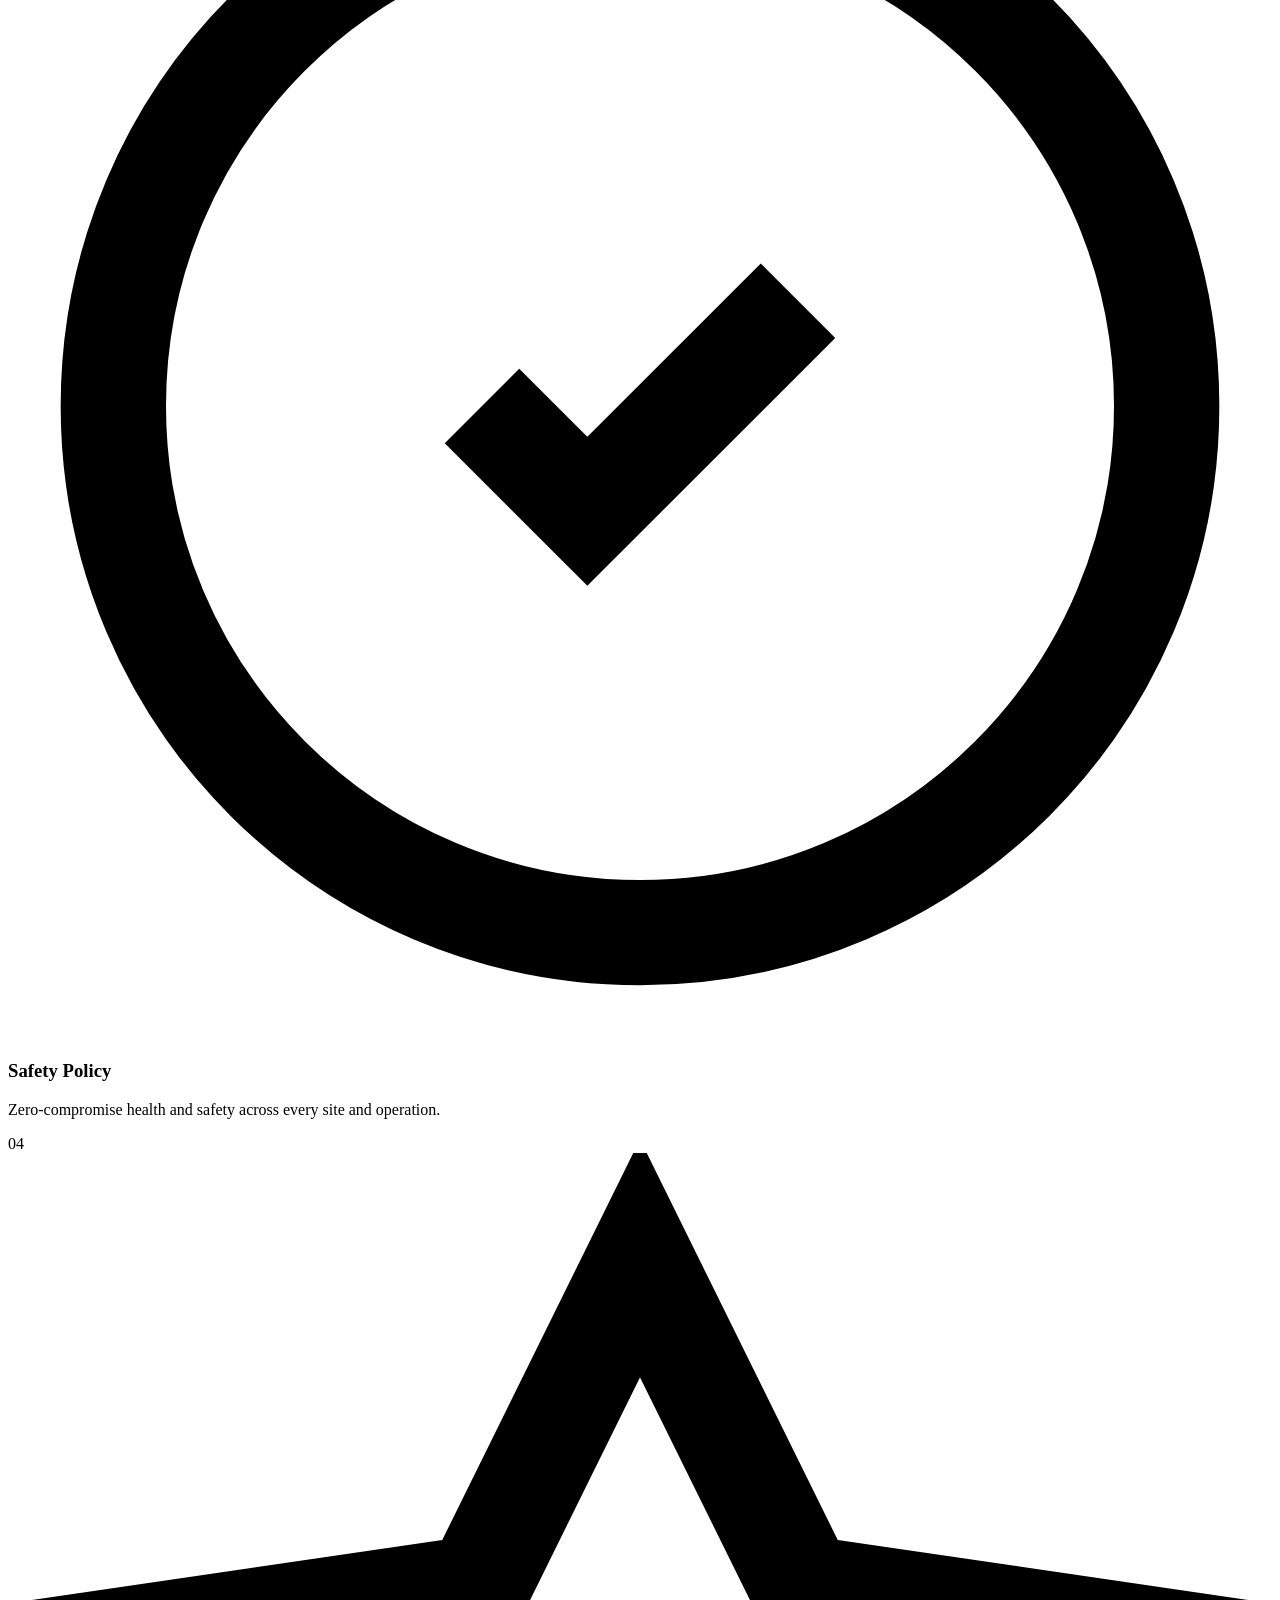
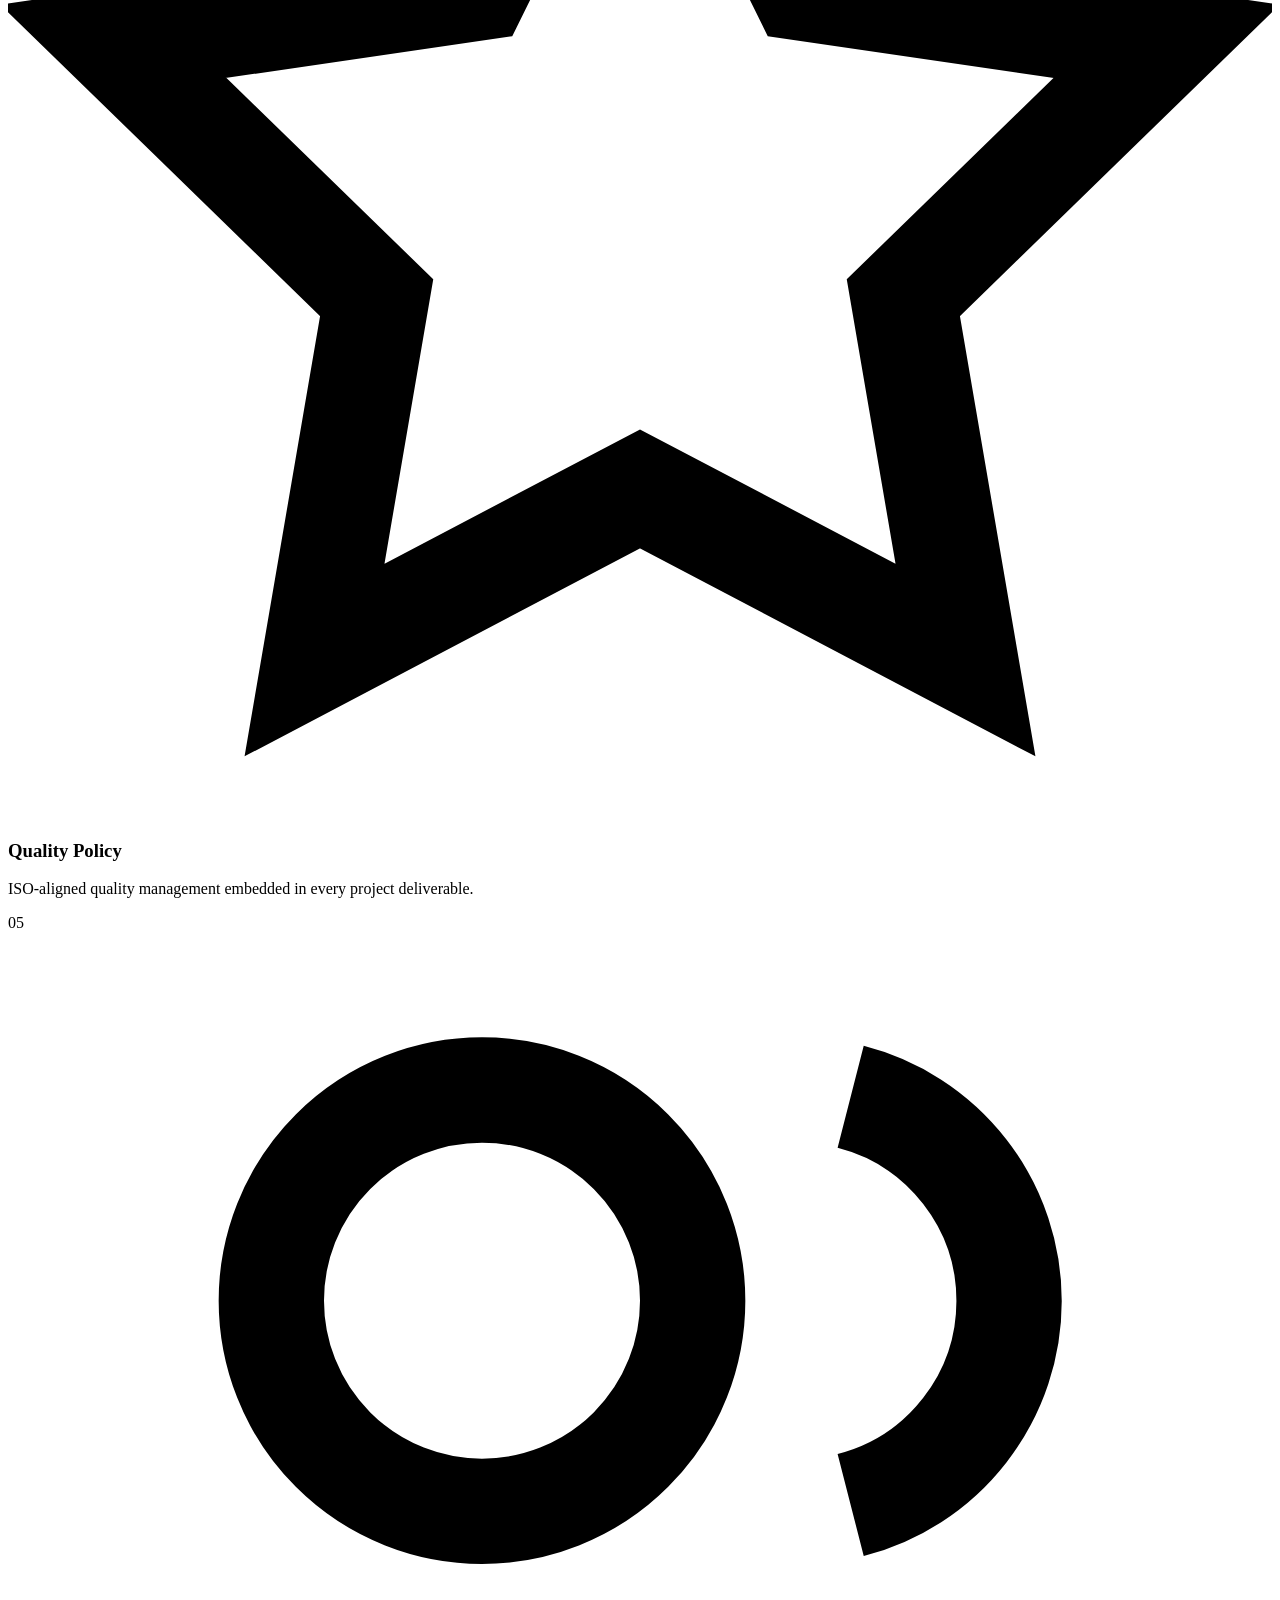
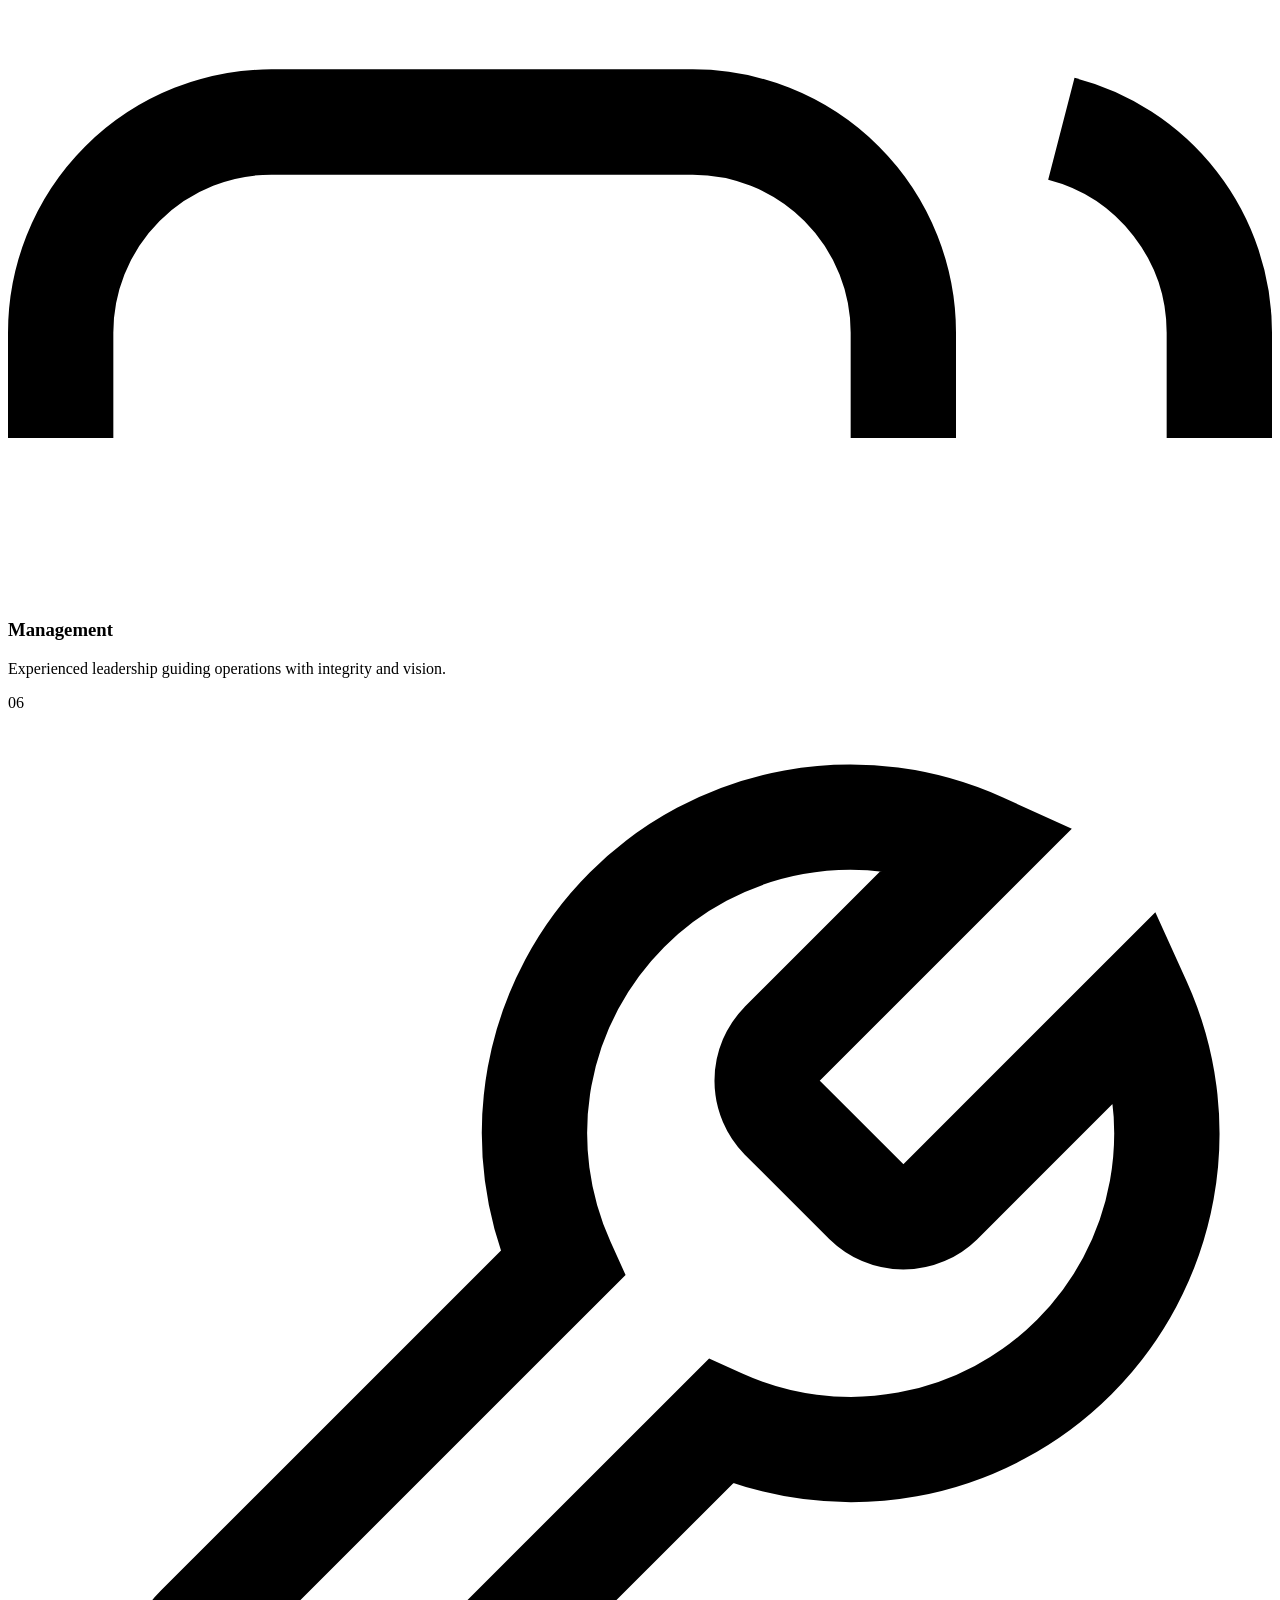
==== commit 04b71662: "Update index.html" ====
--- a/index.html
+++ b/index.html
@@ -1,600 +1,583 @@
-<!DOCTYPE html>
+  <!DOCTYPE html>
 <html lang="en">
 <head>
-<meta charset="UTF-8">
-<meta name="viewport" content="width=device-width, initial-scale=1.0">
-<title>Nash Arabia General Contracting Co. — Manpower, Equipment &amp; Industrial Trading</title>
-<meta name="description" content="Nash Arabia General Contracting Co. supplies skilled manpower, rental equipment, industrial trading and facility management to construction, industrial and oil & gas projects across Saudi Arabia.">
-<link rel="preconnect" href="https://fonts.googleapis.com">
-<link href="https://fonts.googleapis.com/css2?family=Oswald:wght@400;500;600;700&family=Inter:wght@400;500;600;700;800&display=swap" rel="stylesheet">
-<link rel="stylesheet" href="style.css">
-  
+<meta charset="UTF-8" />
+<meta name="viewport" content="width=device-width, initial-scale=1.0" />
+<title>Nash Arabia General Contracting Company | Manpower, Equipment & Facility Management</title>
+<meta name="description" content="Nash Arabia delivers rental manpower, overseas recruitment, rental equipment, trading, facility management and porta cabin services across Saudi Arabia." />
+<link rel="icon" href="data:image/svg+xml,%3Csvg xmlns='http://www.w3.org/2000/svg' viewBox='0 0 60 74'%3E%3Cpath d='M6 74V30C6 14.5 16.5 4 30 4S54 14.5 54 30V74H41V32c0-6-4.5-11-11-11s-11 5-11 11v42H6z' fill='%23E8792D'/%3E%3C/svg%3E">
+<link rel="preconnect" href="https://fonts.googleapis.com" />
+<link rel="preconnect" href="https://fonts.gstatic.com" crossorigin />
+<link rel="stylesheet" href="https://fonts.googleapis.com/css2?family=Oswald:wght@500;600;700&family=Inter:wght@400;500;600;700;800&display=swap" />
+<link rel="stylesheet" href="css/style.css" />
+<noscript><style>.reveal{opacity:1!important;transform:none!important}</style></noscript>
 </head>
-<body>
-
-<!-- ============ TOP BAR ============ -->
-<div class="topbar">
+<body data-page="home">
+
+<!-- ============ HEADER Component ============ -->
+<div id="site-header"></div>
+
+<!-- ============ HERO SLIDER (Matching Scaffolding Theme) ============ -->
+<section class="hero" id="home">
+  <div class="hero-slider">
+    <!-- Slide 1: Contracting -->
+    <div class="hero-slide is-active">
+      <div class="hero-bg" style="background-image:url('images/hero1.jpg')"></div>
+      <div class="container hero-content">
+        <div class="hero-title-box">
+          <h1>General Contracting &amp; Engineering</h1>
+        </div>
+        <div class="hero-desc-box">
+          <p>Nash Arabia delivers top-tier civil, mechanical, structural, and piping contracting services for heavy industrial projects across Saudi Arabia.</p>
+        </div>
+        <div class="hero-ctas">
+          <a href="contact.html" class="btn btn-primary">Request a Quote</a>
+          <a href="about.html" class="btn btn-outline">Learn More</a>
+        </div>
+      </div>
+    </div>
+    
+    <!-- Slide 2: Manpower -->
+    <div class="hero-slide">
+      <div class="hero-bg" style="background-image:url('images/hero2.jpg')"></div>
+      <div class="container hero-content">
+        <div class="hero-title-box">
+          <h1>Rental Manpower Solutions</h1>
+        </div>
+        <div class="hero-desc-box">
+          <p>Highly trained, certified, and fully compliant skilled manpower ready for rapid mobilization in construction and industrial sectors.</p>
+        </div>
+        <div class="hero-ctas">
+          <a href="manpower.html" class="btn btn-primary">View Trades</a>
+          <a href="contact.html" class="btn btn-outline">Hire Talent</a>
+        </div>
+      </div>
+    </div>
+
+    <!-- Slide 3: Equipment -->
+    <div class="hero-slide">
+      <div class="hero-bg" style="background-image:url('images/hero3.jpg')"></div>
+      <div class="container hero-content">
+        <div class="hero-title-box">
+          <h1>Heavy Equipment Rental</h1>
+        </div>
+        <div class="hero-desc-box">
+          <p>Modern and well-maintained fleet of heavy cranes, loaders, excavators, and generators supporting large-scale projects.</p>
+        </div>
+        <div class="hero-ctas">
+          <a href="rental_equipment.html" class="btn btn-primary">Explore Fleet</a>
+          <a href="contact.html" class="btn btn-outline">Get Rates</a>
+        </div>
+      </div>
+    </div>
+
+    <!-- Slide 4: Trading -->
+    <div class="hero-slide">
+      <div class="hero-bg" style="background-image:url('images/hero4.jpg')"></div>
+      <div class="container hero-content">
+        <div class="hero-title-box">
+          <h1>Industrial Materials Trading</h1>
+        </div>
+        <div class="hero-desc-box">
+          <p>Trusted supplier of construction materials, electrical supplies, mechanical products, and engineering consumables.</p>
+        </div>
+        <div class="hero-ctas">
+          <a href="trading.html" class="btn btn-primary">View Products</a>
+          <a href="contact.html" class="btn btn-outline">Request Catalog</a>
+        </div>
+      </div>
+    </div>
+
+    <!-- Slide 5: Facility Management -->
+    <div class="hero-slide">
+      <div class="hero-bg" style="background-image:url('images/hero5.jpg')"></div>
+      <div class="container hero-content">
+        <div class="hero-title-box">
+          <h1>Turnkey Facility Management</h1>
+        </div>
+        <div class="hero-desc-box">
+          <p>Integrated camp operations, laundry services, planned maintenance, and support solutions for industrial projects.</p>
+        </div>
+        <div class="hero-ctas">
+          <a href="facility_management.html" class="btn btn-primary">Our Facility Services</a>
+          <a href="contact.html" class="btn btn-outline">Consult Expert</a>
+        </div>
+      </div>
+    </div>
+  </div>
+
+  <!-- Navigation Dots & Arrows -->
+  <div class="hero-dots"></div>
+  <div class="hero-arrows">
+    <button class="hero-arrow prev" aria-label="Previous slide">
+      <svg viewBox="0 0 24 24"><path d="M15 19l-7-7 7-7" fill="none" stroke="#fff" stroke-width="2.5" stroke-linecap="round" stroke-linejoin="round"/></svg>
+    </button>
+    <button class="hero-arrow next" aria-label="Next slide">
+      <svg viewBox="0 0 24 24"><path d="M9 5l7 7-7 7" fill="none" stroke="#fff" stroke-width="2.5" stroke-linecap="round" stroke-linejoin="round"/></svg>
+    </button>
+  </div>
+</section>
+
+<!-- ============ FLOATING 3D SERVICE BOXES (Matching Photo 3) ============ -->
+<section class="service-float">
   <div class="container">
-    <div class="topbar-left">Welcome to Nash Arabia General Contracting Co.</div>
-    <div class="topbar-right">
-      <span><svg width="13" height="13" viewBox="0 0 24 24" stroke="currentColor" fill="none" stroke-width="1.8"><path d="M3 6h18v12H3z"/><path d="M3 7l9 6 9-6"/></svg> info@nasharabia.com</span>
-      <span><svg width="13" height="13" viewBox="0 0 24 24" stroke="currentColor" fill="none" stroke-width="1.8"><path d="M4 4h4l2 5-2.5 1.5a11 11 0 0 0 5 5L14 13l5 2v4a2 2 0 0 1-2 2C9.3 21 3 14.7 3 6a2 2 0 0 1 1-2z"/></svg> +966 13 361 1560</span>
-      <div class="social">
-        <a href="#" aria-label="LinkedIn"><svg viewBox="0 0 24 24" fill="none" stroke-width="1.8"><rect x="3" y="3" width="18" height="18" rx="2"/><path d="M7 10v7M7 7v.01M12 17v-4.5a2 2 0 0 1 4 0V17M12 17v-7"/></svg></a>
-        <a href="#" aria-label="Twitter/X"><svg viewBox="0 0 24 24" fill="none" stroke-width="1.8"><path d="M4 4l16 16M20 4L4 20"/></svg></a>
-        <a href="#" aria-label="Instagram"><svg viewBox="0 0 24 24" fill="none" stroke-width="1.8"><rect x="3" y="3" width="18" height="18" rx="5"/><circle cx="12" cy="12" r="3.5"/></svg></a>
-      </div>
-    </div>
-  </div>
-</div>
-
-<!-- ============ HEADER ============ -->
-<header class="site" id="siteHeader">
-  <div class="container nav-row">
-    <a href="#" class="brand">
-      <img src="logo.png" alt="Nash Arabia General Contracting Co. logo">
-      <span class="brand-word"><span class="l1">NASH ARABIA</span><span class="l2">General Contracting Co.</span></span>
-    </a>
-    <nav class="links">
-      <a href="#" class="active">Home</a>
-      <a href="about.html">About Us</a>
-      <a href="services.html">Services</a>
-      <a href="projects.html">Projects</a>
-      <a href="#clients">Clients</a>
-      <a href="#certifications">Certifications</a>
-      <a href="#contact">Careers</a>
-      <a href="contact.html" class="nav-cta">Contact Us</a>
-    </nav>
-    <button class="burger" id="burgerBtn" aria-label="Toggle menu"><span></span><span></span><span></span></button>
-  </div>
-</header>
-
-<!-- ============ HERO ============ -->
-  <section class="hero" id="home">
-    <div class="hero-slide hs-1 active"></div>
-    <div class="hero-slide hs-2"></div>
-    <div class="hero-slide hs-3"></div>
-    <div class="hero-slide hs-4"></div>
-    <div class="hero-slide hs-5"></div>
-
-    <div class="hero-content">
-      <div class="container">
-        <div class="inner">
-          <div class="eyebrow">General Contracting · Al‑Jubail, KSA</div>
-          <h1>Manpower, Equipment &amp; Materials — <em>Delivered to Site.</em></h1>
-          <p>Nash Arabia General Contracting Co. supplies skilled manpower, rental equipment, industrial trading and facility support to construction, industrial and oil &amp; gas projects across Saudi Arabia.</p>
-          <div class="hero-ctas">
-            <a href="#contact" class="btn btn-primary">Request Quote</a>
-            <a href="#services" class="btn btn-outline">Explore Services</a>
-          </div>
-        </div>
-      </div>
-    </div>
-
-    <div class="hero-arrows">
-      <button id="heroPrev" aria-label="Previous slide">&#10094;</button>
-      <button id="heroNext" aria-label="Next slide">&#10095;</button>
-    </div>
-    <div class="hero-dots" id="heroDots"></div>
-
-    <!-- <div class="hero-stats">
-      <div class="container">
-        <div class="stat"><b data-count="500">0</b><span>Manpower Supplied</span></div>
-        <div class="stat"><b data-count="120">0</b><span>Projects Completed</span></div>
-        <div class="stat"><b data-count="15">0</b><span>Years Experience</span></div>
-        <div class="stat"><b>24/7</b><span>Site Support</span></div>
-      </div>
-    </div> -->
-  </section>
-
-<!-- ============ FLOATING SERVICE CUBES ============ -->
-<div class="cubes-wrap">
-  <div class="cubes-strip">
-
-    <div class="cube-slot">
-      <div class="cube">
-        <div class="cf front">
-          <div class="ic"><svg viewBox="0 0 24 24"><circle cx="12" cy="7.5" r="3.2"/><path d="M5 20c0-3.9 3.1-7 7-7s7 3.1 7 7"/></svg></div>
-          <h3>Rental<br>Manpower</h3>
-        </div>
-        <div class="cf left"></div>
-        <div class="cf right"></div>
-        <div class="cf top">
-          <div class="top-title"></div>
-          <a href="#">Skilled Workers</a>
-          <a href="#">Engineers</a>
-          <a href="#">Technicians</a>
-          <a href="#">Supervisors</a>
-        </div>
-      </div>
-    </div>
-
-    <div class="cube-slot">
-      <div class="cube">
-        <div class="cf front">
-          <div class="ic"><svg viewBox="0 0 24 24"><path d="M3 16l2-7h6l2 7"/><circle cx="7" cy="18" r="1.8"/><circle cx="16" cy="18" r="1.8"/><path d="M13 16h6l2-4h-4"/></svg></div>
-          <h3>Equipment<br>Rental</h3>
-        </div>
-        <div class="cf left"></div>
-        <div class="cf right"></div>
-        <div class="cf top">
-          <div class="top-title"></div>
-          <a href="#">Excavators</a>
-          <a href="#">Forklifts</a>
-          <a href="#">Generators</a>
-          <a href="#">Cranes</a>
-        </div>
-      </div>
-    </div>
-
-    <div class="cube-slot">
-      <div class="cube">
-        <div class="cf front">
-          <div class="ic"><svg viewBox="0 0 24 24"><path d="M4 21V9l8-5 8 5v12"/><path d="M9 21v-6h6v6"/></svg></div>
-          <h3>Facility<br>Management</h3>
-        </div>
-        <div class="cf left"></div>
-        <div class="cf right"></div>
-        <div class="cf top">
-          <div class="top-title"></div>
-          <a href="#">Cleaning</a>
-          <a href="#">Maintenance</a>
-          <a href="#">Security</a>
-          <a href="#">Housekeeping</a>
-        </div>
-      </div>
-    </div>
-
-    <div class="cube-slot">
-      <div class="cube">
-        <div class="cf front">
-          <div class="ic"><svg viewBox="0 0 24 24"><path d="M3 7l9-4 9 4-9 4-9-4z"/><path d="M3 7v10l9 4 9-4V7"/><path d="M12 11v10"/></svg></div>
-          <h3>Industrial<br>Trading</h3>
-        </div>
-        <div class="cf left"></div>
-        <div class="cf right"></div>
-        <div class="cf top">
-          <div class="top-title"></div>
-          <a href="#">Safety Items</a>
-          <a href="#">Tools</a>
-          <a href="#">Electrical</a>
-          <a href="#">Consumables</a>
-        </div>
-      </div>
-    </div>
-
-  </div>
-</div>
-
-
+    <div class="service-float-grid" data-stagger>
+      
+      <!-- Box 1: TRADING -->
+      <div class="cube-container reveal">
+        <div class="cube">
+          <div class="cube-face front">
+            <span class="cube-icon">📦</span>
+            <h3>Trading</h3>
+          </div>
+          <div class="cube-face top">
+            <h4>Industrial Trading</h4>
+            <ul class="cube-links">
+              <li><a href="trading.html#materials">Construction Materials</a></li>
+              <li><a href="trading.html#electrical">Electrical Supplies</a></li>
+              <li><a href="trading.html#mechanical">Mechanical Products</a></li>
+              <li><a href="trading.html#safety">Safety Equipment</a></li>
+            </ul>
+            <a href="trading.html" class="cube-more">View Page <svg viewBox="0 0 24 24"><path d="M5 12h14M12 5l7 7-7 7" fill="none" stroke="currentColor" stroke-width="2.5" stroke-linecap="round" stroke-linejoin="round"/></svg></a>
+          </div>
+        </div>
+      </div>
+
+      <!-- Box 2: RENTAL -->
+      <div class="cube-container reveal">
+        <div class="cube">
+          <div class="cube-face front">
+            <span class="cube-icon">🚚</span>
+            <h3>Rental</h3>
+          </div>
+          <div class="cube-face top">
+            <h4>Equipment &amp; Cabin Rental</h4>
+            <ul class="cube-links">
+              <li><a href="rental_equipment.html#heavy">Heavy Machinery</a></li>
+              <li><a href="rental_equipment.html#generators">Power Generators</a></li>
+              <li><a href="porta_cabin_rental.html">Modular Porta Cabins</a></li>
+              <li><a href="rental_equipment.html#compressors">Air Compressors</a></li>
+            </ul>
+            <a href="rental_equipment.html" class="cube-more">View Page <svg viewBox="0 0 24 24"><path d="M5 12h14M12 5l7 7-7 7" fill="none" stroke="currentColor" stroke-width="2.5" stroke-linecap="round" stroke-linejoin="round"/></svg></a>
+          </div>
+        </div>
+      </div>
+
+      <!-- Box 3: CONTRACTING -->
+      <div class="cube-container reveal">
+        <div class="cube">
+          <div class="cube-face front">
+            <span class="cube-icon">🏗️</span>
+            <h3>Contracting</h3>
+          </div>
+          <div class="cube-face top">
+            <h4>General Contracting</h4>
+            <ul class="cube-links">
+              <li><a href="manpower.html">Manpower Supply</a></li>
+              <li><a href="overseas_recruitment.html">Overseas Recruitment</a></li>
+              <li><a href="facility_management.html">Facility Management</a></li>
+              <li><a href="about.html#works">Civil &amp; Mechanical Works</a></li>
+            </ul>
+            <a href="services.html" class="cube-more">View Page <svg viewBox="0 0 24 24"><path d="M5 12h14M12 5l7 7-7 7" fill="none" stroke="currentColor" stroke-width="2.5" stroke-linecap="round" stroke-linejoin="round"/></svg></a>
+          </div>
+        </div>
+      </div>
+
+      <!-- Box 4: FABRICATION -->
+      <div class="cube-container reveal">
+        <div class="cube">
+          <div class="cube-face front">
+            <span class="cube-icon">⚙️</span>
+            <h3>Fabrication</h3>
+          </div>
+          <div class="cube-face top">
+            <h4>Industrial Fabrication</h4>
+            <ul class="cube-links">
+              <li><a href="services.html#fabrication">Structural Steel</a></li>
+              <li><a href="services.html#piping">Piping Spools</a></li>
+              <li><a href="services.html#tanks">Tank &amp; Vessel Fabrication</a></li>
+              <li><a href="services.html#custom">Custom Metal Works</a></li>
+            </ul>
+            <a href="services.html" class="cube-more">View Page <svg viewBox="0 0 24 24"><path d="M5 12h14M12 5l7 7-7 7" fill="none" stroke="currentColor" stroke-width="2.5" stroke-linecap="round" stroke-linejoin="round"/></svg></a>
+          </div>
+        </div>
+      </div>
+
+    </div>
+  </div>
+</section>
+
+<!-- ============ STATS ============ -->
 <section class="stats-section">
-    <div class="stats-container">
-
-        <div class="stat-box">
-            <h2><span data-count="15">0</span>+</h2>
-            <p>Years Experience</p>
-        </div>
-
-        <div class="stat-box">
-            <h2><span data-count="500">0</span>+</h2>
-            <p>Employees</p>
-        </div>
-
-        <div class="stat-box">
-            <h2><span data-count="250">0</span>+</h2>
-            <p>Projects Completed</p>
-        </div>
-
-        <div class="stat-box">
-            <h2><span data-count="100">0</span>+</h2>
-            <p>Clients Served</p>
-        </div>
-
-    </div>
-</section>
-<!-- ============ WELCOME / INTRO ============ -->
-<section class="section welcome" id="about">
-  
+  <div class="container stats-grid" id="statsGrid">
+    <div class="stat"><div class="stat-num" data-target="250">0</div><span class="stat-suffix">+</span><div class="stat-bar"></div><div class="stat-label">Completed Projects</div></div>
+    <div class="stat"><div class="stat-num" data-target="10">0</div><span class="stat-suffix">+</span><div class="stat-bar"></div><div class="stat-label">Years Experience</div></div>
+    <div class="stat"><div class="stat-num" data-target="500">0</div><span class="stat-suffix">+</span><div class="stat-bar"></div><div class="stat-label">Skilled Workforce</div></div>
+    <div class="stat"><div class="stat-num" data-target="150">0</div><span class="stat-suffix">+</span><div class="stat-bar"></div><div class="stat-label">Satisfied Clients</div></div>
+  </div>
+</section>
+
+<!-- ============ ABOUT ============ -->
+<section class="about-section" id="about">
+  <div class="container about-grid">
+    <div class="about-left reveal">
+      <div class="eyebrow"><span>Welcome to Nash Arabia</span></div>
+      <h2>Building Excellence in <span class="text-orange">Contracting</span> &amp; Manpower</h2>
+      <p class="lead" style="font-size: 1.15rem; color: var(--ink-soft); margin: 15px 0;">We are a multi-service organization delivering reliable manpower, engineering, construction, and facility management solutions across Saudi Arabia.</p>
+      <p style="color: var(--ink-soft); margin-bottom: 24px;">Our services cover rental manpower and equipment, overseas recruitment, trading, mechanical and civil works, facility management, laundry services, and camp facilities.</p>
+      <ul class="check-list" style="list-style:none; display:grid; grid-template-columns:1fr 1fr; gap:12px; margin-bottom:30px; font-weight:600; color:var(--charcoal);">
+        <li>✓ ISO Certified Operations</li>
+        <li>✓ 24/7 Support Services</li>
+        <li>✓ Kingdom-wide Coverage</li>
+        <li>✓ Trusted by Industry Leaders</li>
+      </ul>
+      <a href="about.html" class="btn btn-primary">Know More →</a>
+    </div>
+    <div class="about-right reveal">
+      <div class="media-frame" style="border-radius:var(--radius); aspect-ratio:4/3;">
+        <img src="images/about.png" alt="Nash Arabia Operations" style="width:100%; height:100%; object-fit:cover;" />
+      </div>
+      <div class="about-badge" style="position:absolute; bottom:-20px; left:-20px; background:var(--orange); color:#fff; padding:22px; box-shadow:0 15px 30px rgba(0,0,0,0.15); border-radius:var(--radius);">
+        <div class="badge-num" style="font-family:var(--font-display); font-size:40px; font-weight:700; line-height:1;">10+</div>
+        <div class="badge-label" style="font-size:11px; text-transform:uppercase; letter-spacing:0.1em; font-weight:700; margin-top:4px;">Years of proven industry excellence</div>
+      </div>
+    </div>
+  </div>
+</section>
+
+<!-- ============ MISSION/VISION ============ -->
+<section class="mv-section" style="background:var(--off-white); padding:90px 0;">
   <div class="container">
-    <div class="grid">
-      <div class="welcome-media reveal">
-        <div class="frame"></div>
-        <div class="badge"><b>15+</b><span>Years Combined Expertise</span></div>
-      </div>
-      <div class="welcome-text reveal">
-        <div class="eyebrow">Who We Are</div>
-        <h2>Built on Reliability. Trusted Across Saudi Arabia.</h2>
-        <p>Nash Arabia General Contracting Co. is a Saudi-based provider of manpower, equipment and industrial trading services, supporting construction, oil &amp; gas, and infrastructure projects with a single point of accountability from mobilization to closeout.</p>
-        <p>Our teams are vetted, our fleet is maintained to strict standards, and our supply chain is built to keep your site running without delay — because in this industry, downtime costs more than diligence.</p>
-        <ul class="welcome-points">
-          <li><svg viewBox="0 0 24 24" fill="none" stroke-width="2"><path d="M20 6L9 17l-5-5"/></svg> Fully licensed &amp; compliant with Saudi labour law</li>
-          <li><svg viewBox="0 0 24 24" fill="none" stroke-width="2"><path d="M20 6L9 17l-5-5"/></svg> Rapid mobilization across Eastern Province &amp; beyond</li>
-          <li><svg viewBox="0 0 24 24" fill="none" stroke-width="2"><path d="M20 6L9 17l-5-5"/></svg> Dedicated account managers for every contract</li>
-        </ul>
-      </div>
-    </div>
-  </div>
-</section>
-
-<!-- ============ ABOUT HIGHLIGHTS ============ -->
-<section class="section section-off">
+    <div class="sec-head">
+      <div class="eyebrow"><span>Who We Are</span></div>
+      <h2>Guided by Purpose, Driven by Standards</h2>
+    </div>
+    <div class="grid-6" style="border-radius:var(--radius); overflow:hidden;">
+      <div class="feature-card reveal"><span class="feature-num">01</span><div class="feature-icon"><svg viewBox="0 0 24 24" fill="none" stroke="currentColor" stroke-width="2"><path d="M12 22s8-4 8-10V5l-8-3-8 3v7c0 6 8 10 8 10z"/></svg></div><h3>Mission</h3><p>Deliver exceptional contracting and manpower solutions that exceed client expectations.</p></div>
+      <div class="feature-card reveal reveal-delay-1"><span class="feature-num">02</span><div class="feature-icon"><svg viewBox="0 0 24 24" fill="none" stroke="currentColor" stroke-width="2"><circle cx="12" cy="12" r="10"/><path d="M12 16v-4M12 8h.01"/></svg></div><h3>Vision</h3><p>To be the Kingdom's most trusted partner for integrated industrial services.</p></div>
+      <div class="feature-card reveal reveal-delay-2"><span class="feature-num">03</span><div class="feature-icon"><svg viewBox="0 0 24 24" fill="none" stroke="currentColor" stroke-width="2"><path d="M12 22c5.523 0 10-4.477 10-10S17.523 2 12 2 2 6.477 2 12s4.477 10 10 10z"/><path d="m9 12 2 2 4-4"/></svg></div><h3>Safety Policy</h3><p>Zero-compromise health and safety across every site and operation.</p></div>
+      <div class="feature-card reveal"><span class="feature-num">04</span><div class="feature-icon"><svg viewBox="0 0 24 24" fill="none" stroke="currentColor" stroke-width="2"><path d="M12 2l3.09 6.26L22 9.27l-5 4.87 1.18 6.88L12 17.77l-6.18 3.25L7 14.14 2 9.27l6.91-1.01L12 2z"/></svg></div><h3>Quality Policy</h3><p>ISO-aligned quality management embedded in every project deliverable.</p></div>
+      <div class="feature-card reveal reveal-delay-1"><span class="feature-num">05</span><div class="feature-icon"><svg viewBox="0 0 24 24" fill="none" stroke="currentColor" stroke-width="2"><path d="M17 21v-2a4 4 0 0 0-4-4H5a4 4 0 0 0-4 4v2"/><circle cx="9" cy="7" r="4"/><path d="M23 21v-2a4 4 0 0 0-3-3.87"/><path d="M16 3.13a4 4 0 0 1 0 7.75"/></svg></div><h3>Management</h3><p>Experienced leadership guiding operations with integrity and vision.</p></div>
+      <div class="feature-card reveal reveal-delay-2"><span class="feature-num">06</span><div class="feature-icon"><svg viewBox="0 0 24 24" fill="none" stroke="currentColor" stroke-width="2"><path d="M14.7 6.3a1 1 0 0 0 0 1.4l1.6 1.6a1 1 0 0 0 1.4 0l3.77-3.77a6 6 0 0 1-7.94 7.94l-6.91 6.91a2.12 2.12 0 0 1-3-3l6.91-6.91a6 6 0 0 1 7.94-7.94l-3.76 3.76z"/></svg></div><h3>Core Services</h3><p>Manpower, equipment, trading, and facility management under one roof.</p></div>
+    </div>
+  </div>
+</section>
+
+<!-- ============ SERVICES ============ -->
+<section class="services-section" id="services" style="padding:90px 0;">
   <div class="container">
-    <div class="section-head center reveal">
-      <div class="eyebrow" style="justify-content:center;">Company Foundations</div>
-      <h2>What Guides Every Project We Deliver</h2>
-      <p style="margin:0 auto;">Six commitments that define how we plan, staff and execute — from the boardroom to the job site.</p>
-    </div>
-    <div class="highlights-grid reveal">
-      <div class="highlight-card">
-        <div class="ic"><svg viewBox="0 0 24 24"><circle cx="12" cy="12" r="3.2"/><path d="M2 12s4-7 10-7 10 7 10 7-4 7-10 7-10-7-10-7z"/></svg></div>
-        <h3>Our Vision</h3>
-        <p>To be the most trusted contracting partner in Saudi Arabia's industrial and construction sectors.</p>
-      </div>
-      <div class="highlight-card">
-        <div class="ic"><svg viewBox="0 0 24 24"><path d="M12 2l3 6 7 1-5 5 1.5 7-6.5-3.5L5 21l1.5-7-5-5 7-1z"/></svg></div>
-        <h3>Our Mission</h3>
-        <p>Deliver skilled manpower, equipment and materials on schedule, in full compliance, without compromise.</p>
-      </div>
-      <div class="highlight-card">
-        <div class="ic"><svg viewBox="0 0 24 24"><circle cx="12" cy="7.5" r="3"/><path d="M5 21c0-4 3-6.5 7-6.5s7 2.5 7 6.5"/></svg></div>
-        <h3>Management</h3>
-        <p>An experienced leadership team with decades of combined industrial and contracting expertise.</p>
-      </div>
-      <div class="highlight-card">
-        <div class="ic"><svg viewBox="0 0 24 24"><path d="M12 3l8 4v5c0 5-3.5 8.5-8 9-4.5-.5-8-4-8-9V7z"/></svg></div>
-        <h3>Safety Policy</h3>
-        <p>Zero-incident targets backed by strict HSE protocols and continuous site inspection.</p>
-      </div>
-      <div class="highlight-card">
-        <div class="ic"><svg viewBox="0 0 24 24"><path d="M9 12l2 2 4-4"/><circle cx="12" cy="12" r="9"/></svg></div>
-        <h3>Quality Policy</h3>
-        <p>ISO-aligned processes ensuring consistent standards across every deployment and delivery.</p>
-      </div>
-      <div class="highlight-card">
-        <div class="ic"><svg viewBox="0 0 24 24"><rect x="3" y="4" width="18" height="16" rx="2"/><path d="M3 9h18M8 4v5"/></svg></div>
-        <h3>Main Services</h3>
-        <p>Manpower, equipment rental, facility management, industrial trading and porta cabin solutions.</p>
-      </div>
-    </div>
-  </div>
-</section>
-
-<!-- ============ SERVICES (PREMIUM CARDS) ============ -->
-<section class="section" id="services">
+    <div class="sec-head">
+      <div class="eyebrow"><span>What We Offer</span></div>
+      <h2>Our Core Services</h2>
+      <p>From supply to operations — comprehensive support lines across the Kingdom.</p>
+    </div>
+    <div class="services-grid">
+      <!-- 1 -->
+      <article class="service-card reveal">
+        <div class="service-media">
+          <img src="images/rentalmanpower.png" alt="Rental Manpower" style="width:100%; height:100%; object-fit:cover; position:absolute; inset:0;" />
+        </div>
+        <div class="service-body">
+          <h3>Rental Manpower</h3>
+          <p>Flexible skilled, semi-skilled, and certified workforce available for short and long-term industrial deployments.</p>
+          <a href="manpower.html" class="service-link">Read More <svg viewBox="0 0 24 24"><path d="M5 12h14M12 5l7 7-7 7" fill="none" stroke="currentColor" stroke-width="2.5" stroke-linecap="round" stroke-linejoin="round"/></svg></a>
+        </div>
+      </article>
+      <!-- 2 -->
+      <article class="service-card reveal reveal-delay-1">
+        <div class="service-media">
+          <img src="images/overseas-recruitment.png" alt="Overseas Recruitment" style="width:100%; height:100%; object-fit:cover; position:absolute; inset:0;" />
+        </div>
+        <div class="service-body">
+          <h3>Overseas Recruitment</h3>
+          <p>Global sourcing and end-to-end recruitment of highly qualified technical and managerial professionals.</p>
+          <a href="overseas_recruitment.html" class="service-link">Read More <svg viewBox="0 0 24 24"><path d="M5 12h14M12 5l7 7-7 7" fill="none" stroke="currentColor" stroke-width="2.5" stroke-linecap="round" stroke-linejoin="round"/></svg></a>
+        </div>
+      </article>
+      <!-- 3 -->
+      <article class="service-card reveal reveal-delay-2">
+        <div class="service-media">
+          <img src="images/rentalequipment.png" alt="Rental Equipment" style="width:100%; height:100%; object-fit:cover; position:absolute; inset:0;" />
+        </div>
+        <div class="service-body">
+          <h3>Rental Equipment</h3>
+          <p>Modern fleet of heavy machinery, earthmoving equipment, mobile cranes, generators, and site units.</p>
+          <a href="rental_equipment.html" class="service-link">Read More <svg viewBox="0 0 24 24"><path d="M5 12h14M12 5l7 7-7 7" fill="none" stroke="currentColor" stroke-width="2.5" stroke-linecap="round" stroke-linejoin="round"/></svg></a>
+        </div>
+      </article>
+      <!-- 4 -->
+      <article class="service-card reveal">
+        <div class="service-media">
+          <img src="images/trading.png" alt="Industrial Trading" style="width:100%; height:100%; object-fit:cover; position:absolute; inset:0;" />
+        </div>
+        <div class="service-body">
+          <h3>Trading Services</h3>
+          <p>Supplier of quality structural steel, safety equipment, piping materials, electrical items, and tools.</p>
+          <a href="trading.html" class="service-link">Read More <svg viewBox="0 0 24 24"><path d="M5 12h14M12 5l7 7-7 7" fill="none" stroke="currentColor" stroke-width="2.5" stroke-linecap="round" stroke-linejoin="round"/></svg></a>
+        </div>
+      </article>
+      <!-- 5 -->
+      <article class="service-card reveal reveal-delay-1">
+        <div class="service-media">
+          <img src="images/facilitymanagement.png" alt="Facility Management" style="width:100%; height:100%; object-fit:cover; position:absolute; inset:0;" />
+        </div>
+        <div class="service-body">
+          <h3>Facility Management</h3>
+          <p>Preventive maintenance, MEP works, planned camp operations, catering, laundry, and soft support services.</p>
+          <a href="facility_management.html" class="service-link">Read More <svg viewBox="0 0 24 24"><path d="M5 12h14M12 5l7 7-7 7" fill="none" stroke="currentColor" stroke-width="2.5" stroke-linecap="round" stroke-linejoin="round"/></svg></a>
+        </div>
+      </article>
+      <!-- 6 -->
+      <article class="service-card reveal reveal-delay-2">
+        <div class="service-media">
+          <img src="images/portacabin.png" alt="Porta Cabin Rental" style="width:100%; height:100%; object-fit:cover; position:absolute; inset:0;" />
+        </div>
+        <div class="service-body">
+          <h3>Porta Cabin Rental</h3>
+          <p>Custom modular site cabins, temporary accommodation containers, secure portable offices, and camp assemblies.</p>
+          <a href="porta_cabin_rental.html" class="service-link">Read More <svg viewBox="0 0 24 24"><path d="M5 12h14M12 5l7 7-7 7" fill="none" stroke="currentColor" stroke-width="2.5" stroke-linecap="round" stroke-linejoin="round"/></svg></a>
+        </div>
+      </article>
+    </div>
+  </div>
+</section>
+
+<!-- ============ SUSTAINABILITY ============ -->
+<section class="section-dark" style="padding:90px 0; background:linear-gradient(135deg, #17181A 0%, #0F172A 100%);">
+  <div class="container" style="display:grid; grid-template-columns:1fr 1fr; gap:60px; align-items:center;">
+    <div class="reveal">
+      <div class="eyebrow"><span>Sustainability</span></div>
+      <h2 style="color:#fff;">Building Sustainable Infrastructure for <span class="text-orange">Tomorrow</span></h2>
+      <p style="color:rgba(255,255,255,0.8); font-size:1.1rem; line-height:1.75; margin-top:20px;">Health, safety, quality assurance, environmental responsibility, and sustainable project execution guide every decision we make.</p>
+    </div>
+    <div class="reveal reveal-delay-1" style="display:grid; grid-template-columns:1fr 1fr; gap:20px;">
+      <div style="background:rgba(255,255,255,0.04); border:1px solid rgba(255,255,255,0.08); padding:24px; border-radius:var(--radius);">
+        <svg viewBox="0 0 24 24" fill="none" stroke="var(--orange)" stroke-width="2" style="width:24px; height:24px; margin-bottom:12px;"><path d="M22 11.08V12a10 10 0 1 1-5.93-9.14"/><path d="M22 4L12 14.01l-3-3"/></svg>
+        <div style="font-weight:700; color:#fff; font-size:15px;">Safety Compliance</div>
+      </div>
+      <div style="background:rgba(255,255,255,0.04); border:1px solid rgba(255,255,255,0.08); padding:24px; border-radius:var(--radius);">
+        <svg viewBox="0 0 24 24" fill="none" stroke="var(--orange)" stroke-width="2" style="width:24px; height:24px; margin-bottom:12px;"><path d="M12 22c5.523 0 10-4.477 10-10S17.523 2 12 2 2 6.477 2 12s4.477 10 10 10z"/><path d="M12 6v6l4 2"/></svg>
+        <div style="font-weight:700; color:#fff; font-size:15px;">On-Time Delivery</div>
+      </div>
+      <div style="background:rgba(255,255,255,0.04); border:1px solid rgba(255,255,255,0.08); padding:24px; border-radius:var(--radius);">
+        <svg viewBox="0 0 24 24" fill="none" stroke="var(--orange)" stroke-width="2" style="width:24px; height:24px; margin-bottom:12px;"><path d="M2 16V4a2 2 0 0 1 2-2h16a2 2 0 0 1 2 2v12a2 2 0 0 1-2 2H4a2 2 0 0 1-2-2z"/><path d="M6 22h12M10 18v4M14 18v4"/></svg>
+        <div style="font-weight:700; color:#fff; font-size:15px;">Modern Tech</div>
+      </div>
+      <div style="background:rgba(255,255,255,0.04); border:1px solid rgba(255,255,255,0.08); padding:24px; border-radius:var(--radius);">
+        <svg viewBox="0 0 24 24" fill="none" stroke="var(--orange)" stroke-width="2" style="width:24px; height:24px; margin-bottom:12px;"><path d="M12 2l3.09 6.26L22 9.27l-5 4.87 1.18 6.88L12 17.77l-6.18 3.25L7 14.14 2 9.27l6.91-1.01L12 2z"/></svg>
+        <div style="font-weight:700; color:#fff; font-size:15px;">Quality Assurance</div>
+      </div>
+    </div>
+  </div>
+</section>
+
+<!-- ============ PROJECTS ============ -->
+<section class="projects-section" id="projects" style="padding:90px 0;">
   <div class="container">
-    <div class="section-head center reveal">
-      <div class="eyebrow" style="justify-content:center;">What We Offer</div>
-      <h2>Six Ways We Support Your Site</h2>
-      <p style="margin:0 auto;">From skilled workforce to structural materials, every service is built to keep your project moving efficiently and safely.</p>
-    </div>
-    <div class="services-grid reveal">
-      <a href="#" class="service-card">
-        <div class="service-image"></div>
-        <div class="service-content">
-          <div class="ic"><svg viewBox="0 0 24 24"><circle cx="12" cy="7.5" r="3.2"/><path d="M5 20c0-3.9 3.1-7 7-7s7 3.1 7 7"/></svg></div>
-          <h3>Rental Manpower</h3>
-          <p>Skilled, semi-skilled and general labour supplied for construction, industrial and infrastructure projects.</p>
-          <span class="more">Learn More →</span>
-        </div>
-      </a>
-      <a href="#" class="service-card">
-        <div class="service-image"></div>
-        <div class="service-content">
-          <div class="ic"><svg viewBox="0 0 24 24"><circle cx="9" cy="8" r="3"/><path d="M2.5 20c0-3.6 2.9-6.5 6.5-6.5s6.5 2.9 6.5 6.5"/><path d="M17 4l2 2 4-4"/></svg></div>
-          <h3>Overseas Recruitment</h3>
-          <p>Complete recruitment including sourcing, screening, visa processing and workforce mobilization.</p>
-          <span class="more">Learn More →</span>
-        </div>
-      </a>
-      <a href="#" class="service-card">
-        <div class="service-image"></div>
-        <div class="service-content">
-          <div class="ic"><svg viewBox="0 0 24 24"><path d="M3 16l2-7h6l2 7"/><circle cx="7" cy="18" r="1.8"/><circle cx="16" cy="18" r="1.8"/><path d="M13 16h6l2-4h-4"/></svg></div>
-          <h3>Rental Equipment</h3>
-          <p>Cranes, generators, forklifts, scaffolding and heavy construction equipment.</p>
-          <span class="more">Learn More →</span>
-        </div>
-      </a>
-      <a href="#" class="service-card">
-        <div class="service-image"></div>
-        <div class="service-content">
-          <div class="ic"><svg viewBox="0 0 24 24"><path d="M3 7l9-4 9 4-9 4-9-4z"/><path d="M3 7v10l9 4 9-4V7"/><path d="M12 11v10"/></svg></div>
-          <h3>Industrial Trading</h3>
-          <p>Industrial materials, electrical products, valves, fittings and safety equipment.</p>
-          <span class="more">Learn More →</span>
-        </div>
-      </a>
-      <a href="#" class="service-card">
-        <div class="service-image"></div>
-        <div class="service-content">
-          <div class="ic"><svg viewBox="0 0 24 24"><path d="M4 21V9l8-5 8 5v12"/><path d="M9 21v-6h6v6"/></svg></div>
-          <h3>Facility Management</h3>
-          <p>Building maintenance, MEP services, housekeeping and complete facility support.</p>
-          <span class="more">Learn More →</span>
-        </div>
-      </a>
-      <a href="#" class="service-card">
-        <div class="service-image"></div>
-        <div class="service-content">
-          <div class="ic"><svg viewBox="0 0 24 24"><rect x="3" y="8" width="18" height="10" rx="1"/><path d="M3 8l3-4h12l3 4"/><path d="M9 18v-5h6v5"/></svg></div>
-          <h3>Porta Cabin Rental</h3>
-          <p>Portable offices, accommodation, security cabins and storage solutions for project sites.</p>
-          <span class="more">Learn More →</span>
-        </div>
-      </a>
-    </div>
-  </div>
-</section>
-
-<!-- ============ PROJECTS ============ -->
-<section class="section section-off" id="projects">
+    <div class="sec-head">
+      <div class="eyebrow"><span>Portfolio</span></div>
+      <h2>Our Ongoing Projects</h2>
+      <p>Delivering engineering, manpower, and construction solutions for key developers in the Kingdom.</p>
+    </div>
+    <div class="filters">
+      <button class="filter-btn is-active" data-filter="all">All</button>
+      <button class="filter-btn" data-filter="construction">Construction</button>
+      <button class="filter-btn" data-filter="manpower">Manpower</button>
+      <button class="filter-btn" data-filter="facility">Facility</button>
+      <button class="filter-btn" data-filter="equipment">Equipment</button>
+      <button class="filter-btn" data-filter="trading">Trading</button>
+    </div>
+    <div class="projects-grid">
+      <!-- P1 -->
+      <div class="project-card reveal" data-cat="construction">
+        <div class="project-overlay">
+          <div class="project-tag">Construction</div>
+          <h3>Industrial Complex Expansion</h3>
+          <span>Riyadh Industrial Area</span>
+        </div>
+      </div>
+      <!-- P2 -->
+      <div class="project-card reveal reveal-delay-1" data-cat="manpower">
+        <div class="project-overlay">
+          <div class="project-tag">Manpower</div>
+          <h3>Refinery Manpower Deployment</h3>
+          <span>Jubail Refinery Project</span>
+        </div>
+      </div>
+      <!-- P3 -->
+      <div class="project-card reveal reveal-delay-2" data-cat="facility">
+        <div class="project-overlay">
+          <div class="project-tag">Facility</div>
+          <h3>Camp Facility Management</h3>
+          <span>Eastern Province Camp Support</span>
+        </div>
+      </div>
+      <!-- P4 -->
+      <div class="project-card reveal" data-cat="equipment">
+        <div class="project-overlay">
+          <div class="project-tag">Equipment</div>
+          <h3>Heavy Equipment Rental</h3>
+          <span>NEOM Infrastructure Support</span>
+        </div>
+      </div>
+      <!-- P5 -->
+      <div class="project-card reveal reveal-delay-1" data-cat="construction">
+        <div class="project-overlay">
+          <div class="project-tag">Construction</div>
+          <h3>Civil Works Program</h3>
+          <span>Dammam Pipeline Works</span>
+        </div>
+      </div>
+      <!-- P6 -->
+      <div class="project-card reveal reveal-delay-2" data-cat="trading">
+        <div class="project-overlay">
+          <div class="project-tag">Trading</div>
+          <h3>Materials Supply Contract</h3>
+          <span>Riyadh Commercial Towers</span>
+        </div>
+      </div>
+    </div>
+  </div>
+</section>
+
+<!-- ============ TESTIMONIALS ============ -->
+<section class="section-dark" style="background:#111214; padding:90px 0;">
   <div class="container">
-    <div class="section-head reveal">
-      <div class="eyebrow">Our Work</div>
-      <h2>Projects Across Every Sector We Serve</h2>
-      <p>A selection of the sites where our manpower, equipment and materials have kept schedules on track.</p>
-    </div>
-    <div class="filter-bar reveal">
-      <button class="filter-btn active" data-filter="all">All Projects</button>
-      <button class="filter-btn" data-filter="oil">Oil &amp; Gas</button>
-      <button class="filter-btn" data-filter="construction">Construction</button>
-      <button class="filter-btn" data-filter="maintenance">Industrial Maintenance</button>
-      <button class="filter-btn" data-filter="fabrication">Fabrication</button>
-    </div>
-    <div class="projects-grid reveal" id="projectsGrid">
-      <div class="project-card" data-cat="oil"><div class="pimg"></div><div class="overlay"><div class="tag">Oil &amp; Gas</div><h4>Jubail Refinery Support</h4></div></div>
-      <div class="project-card" data-cat="construction"><div class="pimg"></div><div class="overlay"><div class="tag">Construction</div><h4>Dammam Logistics Hub</h4></div></div>
-      <div class="project-card" data-cat="maintenance"><div class="pimg"></div><div class="overlay"><div class="tag">Industrial Maintenance</div><h4>Petrochemical Plant Turnaround</h4></div></div>
-      <div class="project-card" data-cat="fabrication"><div class="pimg"></div><div class="overlay"><div class="tag">Fabrication</div><h4>Structural Steel Package</h4></div></div>
-      <div class="project-card" data-cat="oil"><div class="pimg"></div><div class="overlay"><div class="tag">Oil &amp; Gas</div><h4>Offshore Platform Manpower</h4></div></div>
-      <div class="project-card" data-cat="construction"><div class="pimg"></div><div class="overlay"><div class="tag">Construction</div><h4>Al‑Khobar Commercial Tower</h4></div></div>
+    <div class="sec-head">
+      <div class="eyebrow"><span>Testimonials</span></div>
+      <h2 style="color:#fff;">What Clients Say</h2>
+    </div>
+    <div class="testi-grid">
+      <div class="testi-card reveal">
+        <p>"Nash Arabia consistently delivers reliable manpower and equipment on schedule. Their safety standards are impeccable."</p>
+        <div class="testi-who">
+          <div class="testi-avatar">AM</div>
+          <div>
+            <b>Al Mustaq Bin Mohammed</b>
+            <span>Project Director, Aramco Partner</span>
+          </div>
+        </div>
+      </div>
+      <div class="testi-card reveal reveal-delay-1">
+        <p>"A dependable partner across multiple industrial projects. Professional teams and responsive management."</p>
+        <div class="testi-who">
+          <div class="testi-avatar">NM</div>
+          <div>
+            <b>Nathan Marshall</b>
+            <span>Operations Lead, Petrofac</span>
+          </div>
+        </div>
+      </div>
+      <div class="testi-card reveal reveal-delay-2">
+        <p>"Their overseas recruitment saved us months. Skilled workforce arrived certified and ready."</p>
+        <div class="testi-who">
+          <div class="testi-avatar">AS</div>
+          <div>
+            <b>Adil Sheikh</b>
+            <span>Site Manager, GS E&amp;C</span>
+          </div>
+        </div>
+      </div>
+    </div>
+  </div>
+</section>
+
+<!-- ============ CONTACT / QUOTE ============ -->
+<section class="contact-section" id="contact" style="padding:90px 0;">
+  <div class="container contact-grid">
+    <div class="contact-info reveal">
+      <div class="eyebrow"><span>Get In Touch</span></div>
+      <h2>Request a Quote or <span class="text-orange">Consultation</span></h2>
+      <p class="lead" style="font-size:1.15rem; color:var(--ink-soft); margin:15px 0 35px 0;">Reach out to discuss your project. Our team responds within one business day with tailored proposals.</p>
+      
+      <div class="contact-info-card">
+        <div class="contact-icon"><svg viewBox="0 0 24 24"><path d="M12 2C7 2 3 6 3 11c0 6.5 9 11 9 11s9-4.5 9-11c0-5-4-9-9-9zm0 12a3 3 0 110-6 3 3 0 010 6z" fill="none" stroke="currentColor" stroke-width="2"/></svg></div>
+        <div>
+          <h4>Head Office</h4>
+          <p>Al Olaya District, King Fahd Road, Riyadh, Saudi Arabia</p>
+        </div>
+      </div>
+      <div class="contact-info-card">
+        <div class="contact-icon"><svg viewBox="0 0 24 24"><path d="M22 16.9v3a2 2 0 0 1-2.2 2 19.8 19.8 0 0 1-8.6-3 19.5 19.5 0 0 1-6-6 19.8 19.8 0 0 1-3-8.7A2 2 0 0 1 4.1 2h3a2 2 0 0 1 2 1.7c.1 1 .4 2 .7 3a2 2 0 0 1-.5 2.1L8 10a16 16 0 0 0 6 6l1.2-1.3a2 2 0 0 1 2.1-.5c1 .3 2 .5 3 .7a2 2 0 0 1 1.7 2Z" fill="none" stroke="currentColor" stroke-width="2"/></svg></div>
+        <div>
+          <h4>Phone</h4>
+          <p>+966 50 000 0000</p>
+        </div>
+      </div>
+      <div class="contact-info-card">
+        <div class="contact-icon"><svg viewBox="0 0 24 24"><path d="m3 7 9 6 9-6M3 6h18v12H3z" fill="none" stroke="currentColor" stroke-width="2"/></svg></div>
+        <div>
+          <h4>Email</h4>
+          <p>info@nasharabia.com</p>
+        </div>
+      </div>
+    </div>
+    
+    <div class="reveal reveal-delay-1">
+      <form class="form-card contact-form" id="quoteForm">
+        <div class="form-row">
+          <div class="field">
+            <label>Your Name</label>
+            <input type="text" placeholder="John Doe" required />
+          </div>
+          <div class="field">
+            <label>Email Address</label>
+            <input type="email" placeholder="john@example.com" required />
+          </div>
+        </div>
+        <div class="field">
+          <label>Subject</label>
+          <input type="text" placeholder="Manpower Inquiry" required />
+        </div>
+        <div class="field">
+          <label>Your Message</label>
+          <textarea rows="6" placeholder="Describe your project requirements..." required></textarea>
+        </div>
+        <button type="submit" class="btn btn-primary btn-block">Send Message →</button>
+        <div class="form-success">
+          <svg viewBox="0 0 24 24" fill="none" stroke="currentColor" stroke-width="2" style="width:20px; height:20px;"><path d="M22 11.08V12a10 10 0 1 1-5.93-9.14"/><path d="M22 4L12 14.01l-3-3"/></svg>
+          <span>Thanks — we'll be in touch shortly.</span>
+        </div>
+      </form>
     </div>
   </div>
 </section>
 
 <!-- ============ CLIENTS ============ -->
-<section class="section" id="clients">
+<section class="clients-section" style="padding:60px 0; background:var(--off-white); border-top:1px solid var(--line); border-bottom:1px solid var(--line);">
   <div class="container">
-    <div class="section-head center reveal">
-      <div class="eyebrow" style="justify-content:center;">Trusted By</div>
-      <h2>Clients Who Rely on Our Delivery</h2>
-    </div>
-  </div>
-  <div class="clients-track reveal">
-    <div class="clients-row">
-      <div class="logo">ARAMCO</div><div class="logo">SABIC</div><div class="logo">SEC</div><div class="logo">MAADEN</div>
-      <div class="logo">ROYAL COMMISSION</div><div class="logo">SADARA</div><div class="logo">SIPCHEM</div>
-      <div class="logo">ARAMCO</div><div class="logo">SABIC</div><div class="logo">SEC</div><div class="logo">MAADEN</div>
-      <div class="logo">ROYAL COMMISSION</div><div class="logo">SADARA</div><div class="logo">SIPCHEM</div>
-    </div>
-  </div>
-</section>
-
-<!-- ============ CERTIFICATIONS ============ -->
-<section class="section section-off" id="certifications">
-  <div class="container">
-    <div class="section-head center reveal">
-      <div class="eyebrow" style="justify-content:center;">Compliance &amp; Standards</div>
-      <h2>Certified. Approved. Accountable.</h2>
-    </div>
-    <div class="certs-grid reveal">
-      <div class="cert-card">
-        <div class="ic"><svg viewBox="0 0 24 24"><path d="M12 2l8 4v5c0 5-3.5 8.5-8 9-4.5-.5-8-4-8-9V6z"/></svg></div>
-        <h3>ISO 9001:2015</h3>
-        <p>Quality management systems certified for consistent, auditable delivery.</p>
-      </div>
-      <div class="cert-card">
-        <div class="ic"><svg viewBox="0 0 24 24"><path d="M12 3l8 4v5c0 5-3.5 8.5-8 9-4.5-.5-8-4-8-9V7z"/></svg></div>
-        <h3>ISO 45001</h3>
-        <p>Occupational health &amp; safety management aligned with international standards.</p>
-      </div>
-      <div class="cert-card">
-        <div class="ic"><svg viewBox="0 0 24 24"><path d="M9 12l2 2 4-4"/><circle cx="12" cy="12" r="9"/></svg></div>
-        <h3>Vendor Approvals</h3>
-        <p>Pre-qualified and approved vendor status with leading Saudi industrial operators.</p>
-      </div>
-    </div>
-  </div>
-</section>
-
-<!-- ============ WHY CHOOSE US / COUNTERS ============ -->
-<section class="counters">
-  <div class="container">
-    <div class="counters-grid">
-      <div><b data-count="500">0</b><span>Manpower Supplied</span></div>
-      <div><b data-count="120">0</b><span>Projects Completed</span></div>
-      <div><b data-count="15">0</b><span>Years Experience</span></div>
-      <div><b>24/7</b><span>Site Support</span></div>
-    </div>
-  </div>
-</section>
-
-<!-- ============ CONTACT ============ -->
-<section class="section" id="contact">
-  <div class="container">
-    <div class="section-head reveal">
-      <div class="eyebrow">Get In Touch</div>
-      <h2>Request a Quote or Ask Us Anything</h2>
-      <p>Tell us about your manpower, equipment or trading requirement and our team will respond within one business day.</p>
-    </div>
-    <div class="contact-grid reveal">
-      <div>
-        <div class="contact-info-card">
-          <h3>Contact Details</h3>
-          <div class="contact-row">
-            <svg viewBox="0 0 24 24" fill="none" stroke-width="1.8"><path d="M12 21s-7-6.2-7-11a7 7 0 0 1 14 0c0 4.8-7 11-7 11z"/><circle cx="12" cy="10" r="2.4"/></svg>
-            <div><b>Address</b><span>Industrial Area, Al‑Jubail, Eastern Province, Saudi Arabia</span></div>
-          </div>
-          <div class="contact-row">
-            <svg viewBox="0 0 24 24" fill="none" stroke-width="1.8"><path d="M4 4h4l2 5-2.5 1.5a11 11 0 0 0 5 5L14 13l5 2v4a2 2 0 0 1-2 2C9.3 21 3 14.7 3 6a2 2 0 0 1 1-2z"/></svg>
-            <div><b>Phone</b><span>+966 13 361 1560</span></div>
-          </div>
-          <div class="contact-row">
-            <svg viewBox="0 0 24 24" fill="none" stroke-width="1.8"><path d="M3 6h18v12H3z"/><path d="M3 7l9 6 9-6"/></svg>
-            <div><b>Email</b><span>info@nasharabia.com</span></div>
-          </div>
-        </div>
-        <div class="map-box">Google Map placeholder — embed your map iframe here</div>
-      </div>
-      <form class="contact-form" onsubmit="event.preventDefault(); alert('Thanks — this is a design preview, hook this form up to your backend or a form service.');">
-        <div class="form-row">
-          <input type="text" placeholder="Full Name" required>
-          <input type="text" placeholder="Company" >
-        </div>
-        <div class="form-row">
-          <input type="email" placeholder="Email Address" required>
-          <input type="tel" placeholder="Phone Number">
-        </div>
-        <textarea placeholder="Tell us about your requirement..." required></textarea>
-        <button type="submit" class="btn btn-primary">Send Message</button>
-      </form>
-    </div>
-  </div>
-</section>
-
-<!-- ============ FOOTER ============ -->
-<footer class="site-footer">
-  <div class="container">
-    <div class="footer-grid">
-      <div class="footer-col">
-        <div class="footer-brand">
-          <img src="logo.png" alt="Nash Arabia logo">
-          <span>NASH ARABIA</span>
-        </div>
-        <p>Manpower, equipment and industrial trading for construction, industrial and oil &amp; gas projects across Saudi Arabia.</p>
-        <div class="footer-social">
-          <a href="#"><svg viewBox="0 0 24 24" fill="none" stroke-width="1.8"><rect x="3" y="3" width="18" height="18" rx="2"/><path d="M7 10v7M7 7v.01M12 17v-4.5a2 2 0 0 1 4 0V17M12 17v-7"/></svg></a>
-          <a href="#"><svg viewBox="0 0 24 24" fill="none" stroke-width="1.8"><path d="M4 4l16 16M20 4L4 20"/></svg></a>
-          <a href="#"><svg viewBox="0 0 24 24" fill="none" stroke-width="1.8"><rect x="3" y="3" width="18" height="18" rx="5"/><circle cx="12" cy="12" r="3.5"/></svg></a>
-        </div>
-      </div>
-      <div class="footer-col">
-        <h4>Quick Links</h4>
-        <ul>
-          <li><a href="#home">Home</a></li>
-          <li><a href="#about">About Us</a></li>
-          <li><a href="#projects">Projects</a></li>
-          <li><a href="#certifications">Certifications</a></li>
-          <li><a href="#contact">Contact Us</a></li>
-        </ul>
-      </div>
-      <div class="footer-col">
-        <h4>Services</h4>
-        <ul>
-          <li><a href="#">Rental Manpower</a></li>
-          <li><a href="#">Overseas Recruitment</a></li>
-          <li><a href="#">Rental Equipment</a></li>
-          <li><a href="#">Industrial Trading</a></li>
-          <li><a href="#">Facility Management</a></li>
-        </ul>
-      </div>
-      <div class="footer-col">
-        <h4>Contact</h4>
-        <p>Industrial Area, Al‑Jubail,<br>Eastern Province, Saudi Arabia</p>
-        <p style="margin-top:10px;">+966 13 361 1560<br>info@nasharabia.com</p>
-      </div>
-    </div>
-    <div class="footer-bottom">
-      <span>© 2026 Nash Arabia General Contracting Co. All rights reserved.</span>
-      <span><a href="#">Privacy Policy</a> &nbsp;·&nbsp; <a href="#">Terms of Service</a></span>
-    </div>
-  </div>
-</footer>
-
-<!-- <script>
-  // Sticky header shadow
-  var header = document.getElementById('siteHeader');
-  window.addEventListener('scroll', function(){
-    header.classList.toggle('scrolled', window.scrollY > 20);
-  });
-
-  // Mobile menu toggle
-  document.getElementById('burgerBtn').addEventListener('click', function(){
-    document.querySelector('nav.links').classList.toggle('mobile-open');
-    this.classList.toggle('open');
-  });
-
-  // Hero slider
-  (function(){
-    var slides = document.querySelectorAll('.hero-slide');
-    var dotsWrap = document.getElementById('heroDots');
-    var current = 0;
-    slides.forEach(function(_, i){
-      var d = document.createElement('span');
-      if(i===0) d.classList.add('active');
-      d.addEventListener('click', function(){ goTo(i); });
-      dotsWrap.appendChild(d);
-    });
-    var dots = dotsWrap.querySelectorAll('span');
-    function goTo(i){
-      slides[current].classList.remove('active');
-      dots[current].classList.remove('active');
-      current = (i + slides.length) % slides.length;
-      slides[current].classList.add('active');
-      dots[current].classList.add('active');
-    }
-    document.getElementById('heroNext').addEventListener('click', function(){ goTo(current+1); });
-    document.getElementById('heroPrev').addEventListener('click', function(){ goTo(current-1); });
-    setInterval(function(){ goTo(current+1); }, 6000);
-  })();
-
-  // 3D service cube tap support (touch devices)
-  document.querySelectorAll('.cube-slot').forEach(function(box){
-    box.addEventListener('click', function(){
-      var wasOpen = box.classList.contains('touched');
-      document.querySelectorAll('.cube-slot').forEach(function(b){ b.classList.remove('touched'); });
-      if(!wasOpen) box.classList.add('touched');
-    });
-  });
-
-  // Scroll reveal
-  var revealEls = document.querySelectorAll('.reveal');
-  var io = new IntersectionObserver(function(entries){
-    entries.forEach(function(e){
-      if(e.isIntersecting){ e.target.classList.add('in'); io.unobserve(e.target); }
-    });
-  }, {threshold:.15});
-  revealEls.forEach(function(el){ io.observe(el); });
-
-  // Animated counters
-  var counters = document.querySelectorAll('[data-count]');
-  var counted = false;
-  function runCounters(){
-    if(counted) return;
-    counted = true;
-    counters.forEach(function(el){
-      var target = parseInt(el.getAttribute('data-count'), 10);
-      var start = 0;
-      var duration = 1400;
-      var startTime = null;
-      function step(ts){
-        if(!startTime) startTime = ts;
-        var progress = Math.min((ts - startTime) / duration, 1);
-        el.textContent = Math.floor(progress * target) + (progress===1 ? '+' : '');
-        if(progress < 1) requestAnimationFrame(step);
-      }
-      requestAnimationFrame(step);
-    });
-  }
-  var counterIO = new IntersectionObserver(function(entries){
-    entries.forEach(function(e){ if(e.isIntersecting) runCounters(); });
-  }, {threshold:.4});
-  document.querySelectorAll('.hero-stats, .counters').forEach(function(el){ counterIO.observe(el); });
-
-  // Project filter
-  var filterBtns = document.querySelectorAll('.filter-btn');
-  var projectCards = document.querySelectorAll('.project-card');
-  filterBtns.forEach(function(btn){
-    btn.addEventListener('click', function(){
-      filterBtns.forEach(function(b){ b.classList.remove('active'); });
-      btn.classList.add('active');
-      var f = btn.getAttribute('data-filter');
-      projectCards.forEach(function(card){
-        card.classList.toggle('hide', f !== 'all' && card.getAttribute('data-cat') !== f);
-      });
-    });
-  });
-</script> -->
-<script src="script.js"></script>
+    <div class="marquee">
+      <div class="marquee-track">
+        <div class="client-logo"><svg viewBox="0 0 24 24"><path d="M12 2L2 7l10 5 10-5-10-5zM2 17l10 5 10-5M2 12l10 5 10-5"/></svg><b>Saudi Aramco</b></div>
+        <div class="client-logo"><svg viewBox="0 0 24 24"><path d="M12 2L2 7l10 5 10-5-10-5zM2 17l10 5 10-5M2 12l10 5 10-5"/></svg><b>SABIC</b></div>
+        <div class="client-logo"><svg viewBox="0 0 24 24"><path d="M12 2L2 7l10 5 10-5-10-5zM2 17l10 5 10-5M2 12l10 5 10-5"/></svg><b>Petrofac</b></div>
+        <div class="client-logo"><svg viewBox="0 0 24 24"><path d="M12 2L2 7l10 5 10-5-10-5zM2 17l10 5 10-5M2 12l10 5 10-5"/></svg><b>GS E&amp;C</b></div>
+        <div class="client-logo"><svg viewBox="0 0 24 24"><path d="M12 2L2 7l10 5 10-5-10-5zM2 17l10 5 10-5M2 12l10 5 10-5"/></svg><b>Daewoo E&amp;C</b></div>
+        <div class="client-logo"><svg viewBox="0 0 24 24"><path d="M12 2L2 7l10 5 10-5-10-5zM2 17l10 5 10-5M2 12l10 5 10-5"/></svg><b>Sungchang</b></div>
+        <div class="client-logo"><svg viewBox="0 0 24 24"><path d="M12 2L2 7l10 5 10-5-10-5zM2 17l10 5 10-5M2 12l10 5 10-5"/></svg><b>Korea Rental Corp</b></div>
+        
+        <!-- Duplicate for Marquee Loop -->
+        <div class="client-logo"><svg viewBox="0 0 24 24"><path d="M12 2L2 7l10 5 10-5-10-5zM2 17l10 5 10-5M2 12l10 5 10-5"/></svg><b>Saudi Aramco</b></div>
+        <div class="client-logo"><svg viewBox="0 0 24 24"><path d="M12 2L2 7l10 5 10-5-10-5zM2 17l10 5 10-5M2 12l10 5 10-5"/></svg><b>SABIC</b></div>
+        <div class="client-logo"><svg viewBox="0 0 24 24"><path d="M12 2L2 7l10 5 10-5-10-5zM2 17l10 5 10-5M2 12l10 5 10-5"/></svg><b>Petrofac</b></div>
+        <div class="client-logo"><svg viewBox="0 0 24 24"><path d="M12 2L2 7l10 5 10-5-10-5zM2 17l10 5 10-5M2 12l10 5 10-5"/></svg><b>GS E&amp;C</b></div>
+        <div class="client-logo"><svg viewBox="0 0 24 24"><path d="M12 2L2 7l10 5 10-5-10-5zM2 17l10 5 10-5M2 12l10 5 10-5"/></svg><b>Daewoo E&amp;C</b></div>
+        <div class="client-logo"><svg viewBox="0 0 24 24"><path d="M12 2L2 7l10 5 10-5-10-5zM2 17l10 5 10-5M2 12l10 5 10-5"/></svg><b>Sungchang</b></div>
+        <div class="client-logo"><svg viewBox="0 0 24 24"><path d="M12 2L2 7l10 5 10-5-10-5zM2 17l10 5 10-5M2 12l10 5 10-5"/></svg><b>Korea Rental Corp</b></div>
+      </div>
+    </div>
+  </div>
+</section>
+
+<!-- ============ FOOTER Component ============ -->
+<div id="site-footer"></div>
+
+<!-- Back to top button -->
+<button class="to-top" aria-label="Back to top">
+  <svg viewBox="0 0 24 24"><path d="M18 15l-6-6-6 6" fill="none" stroke="currentColor" stroke-width="2.5" stroke-linecap="round" stroke-linejoin="round"/></svg>
+</button>
+
+<script src="js/components.js"></script>
+<script src="js/main.js"></script>
 </body>
 </html>
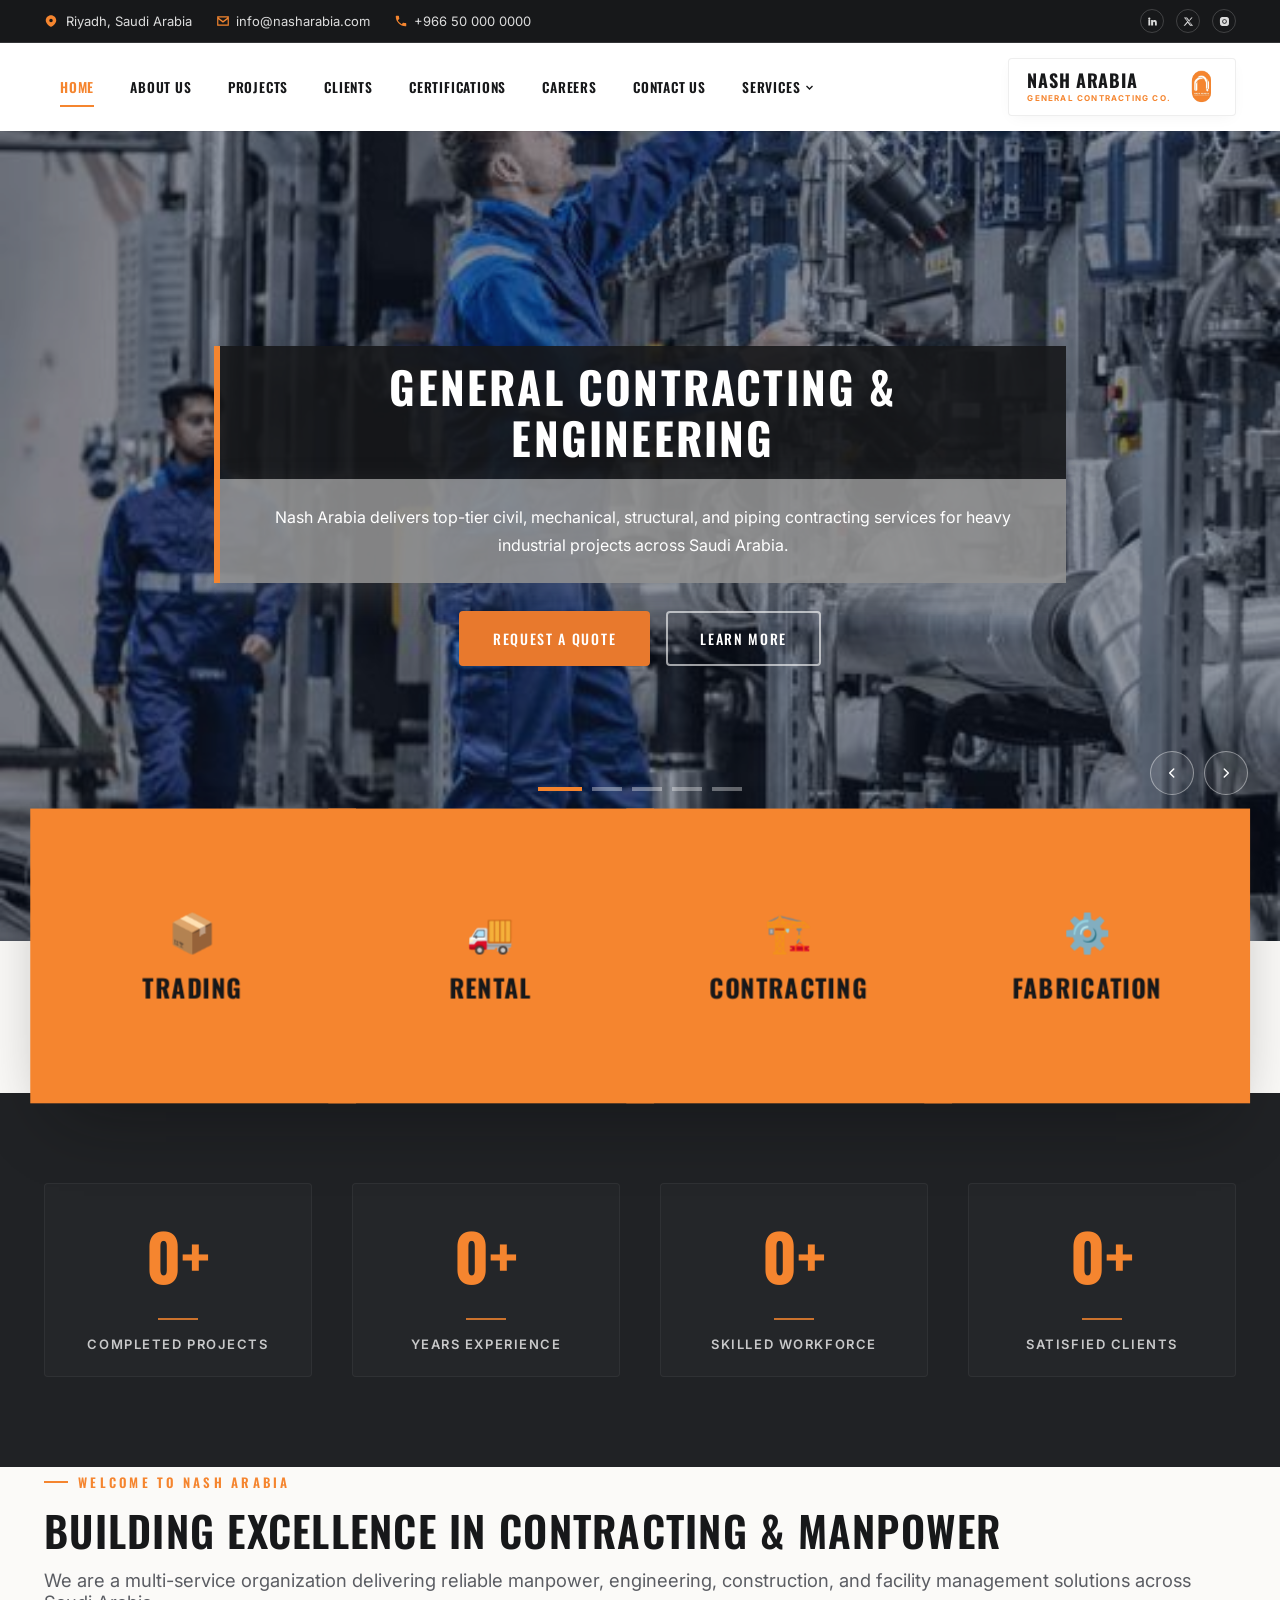
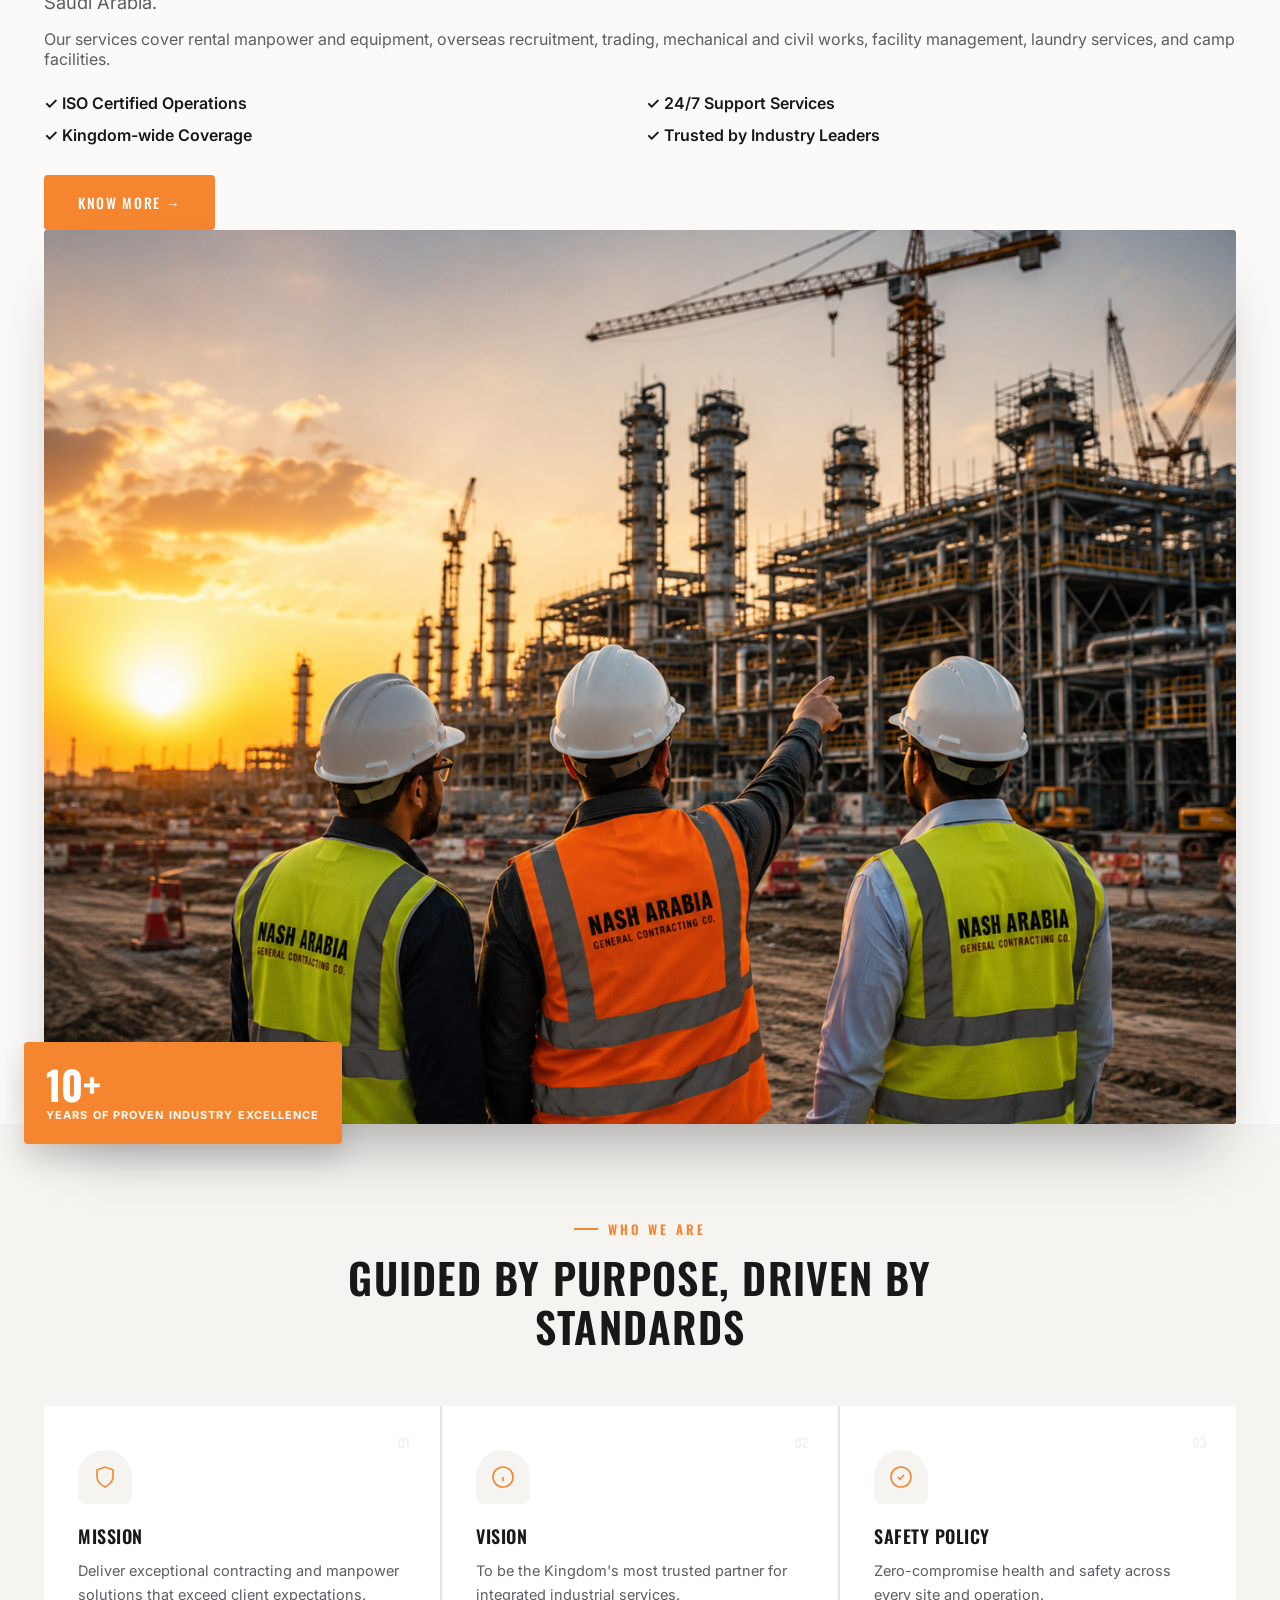
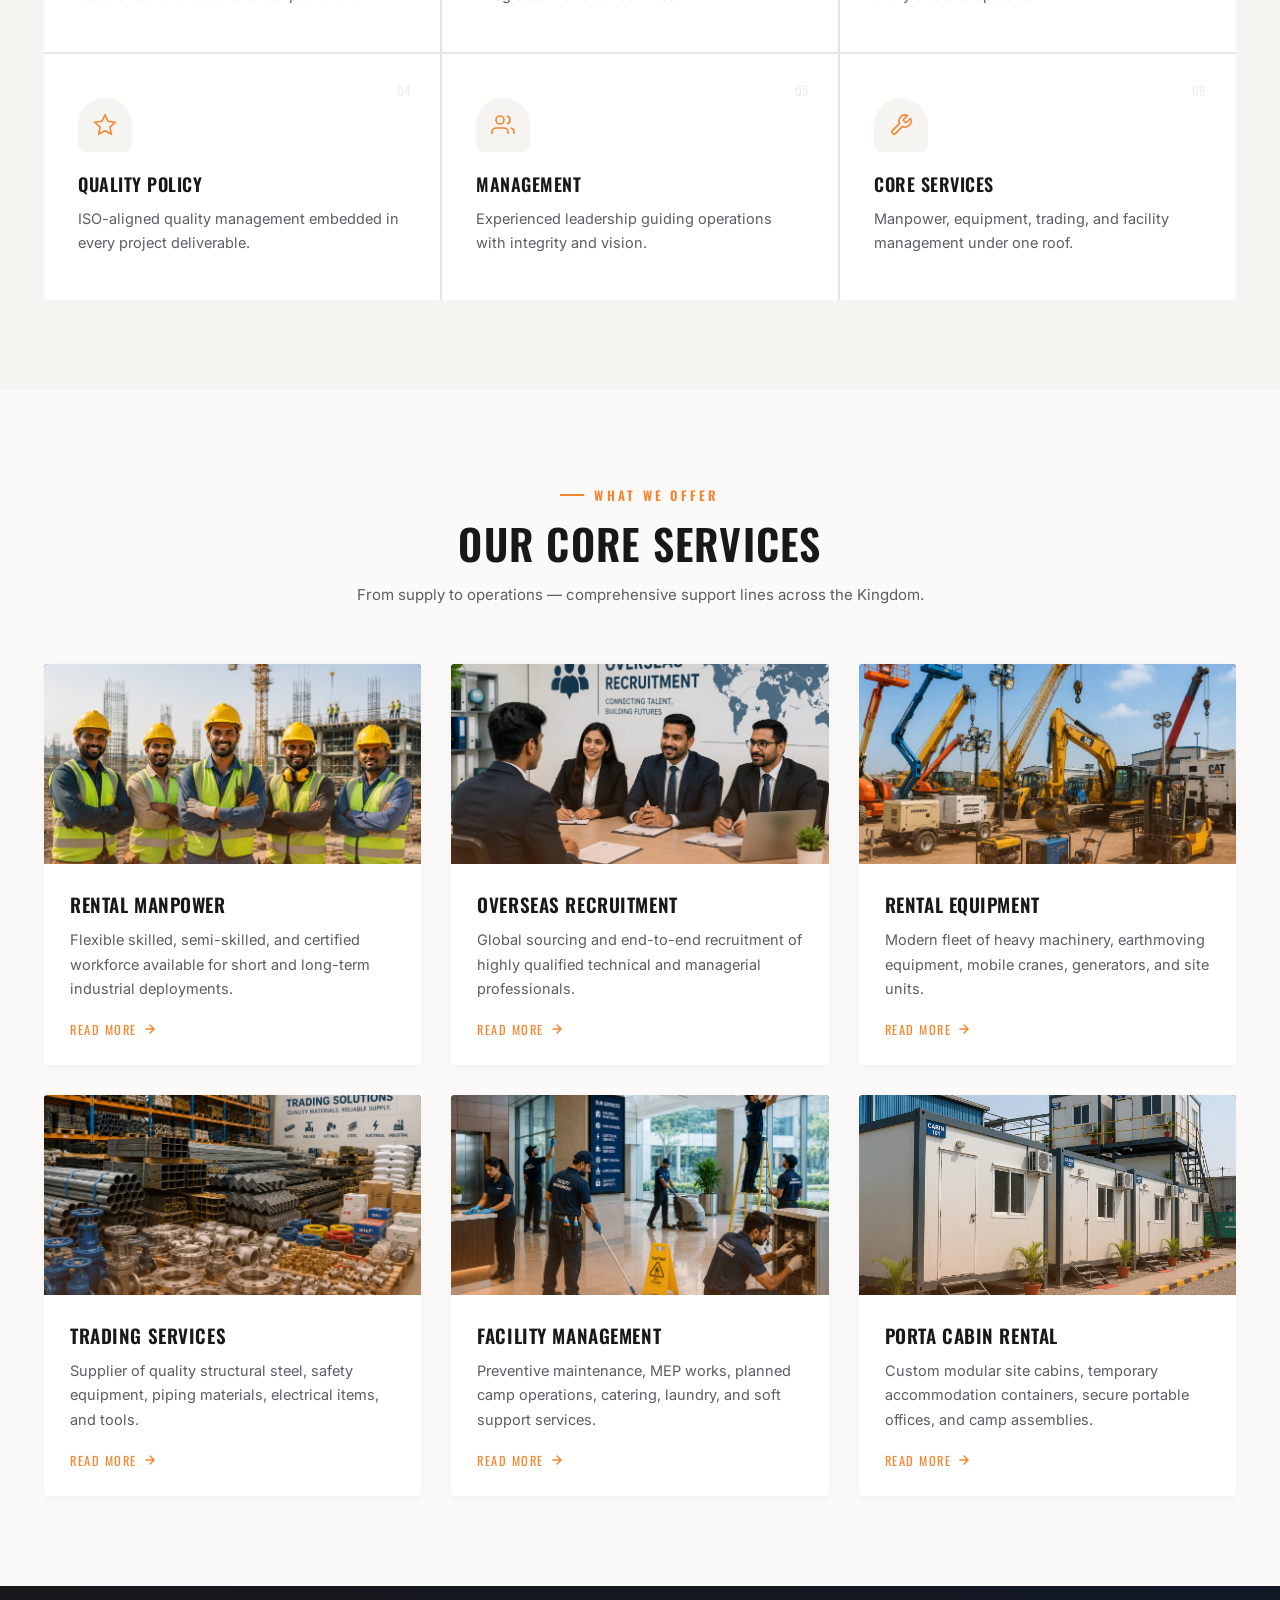
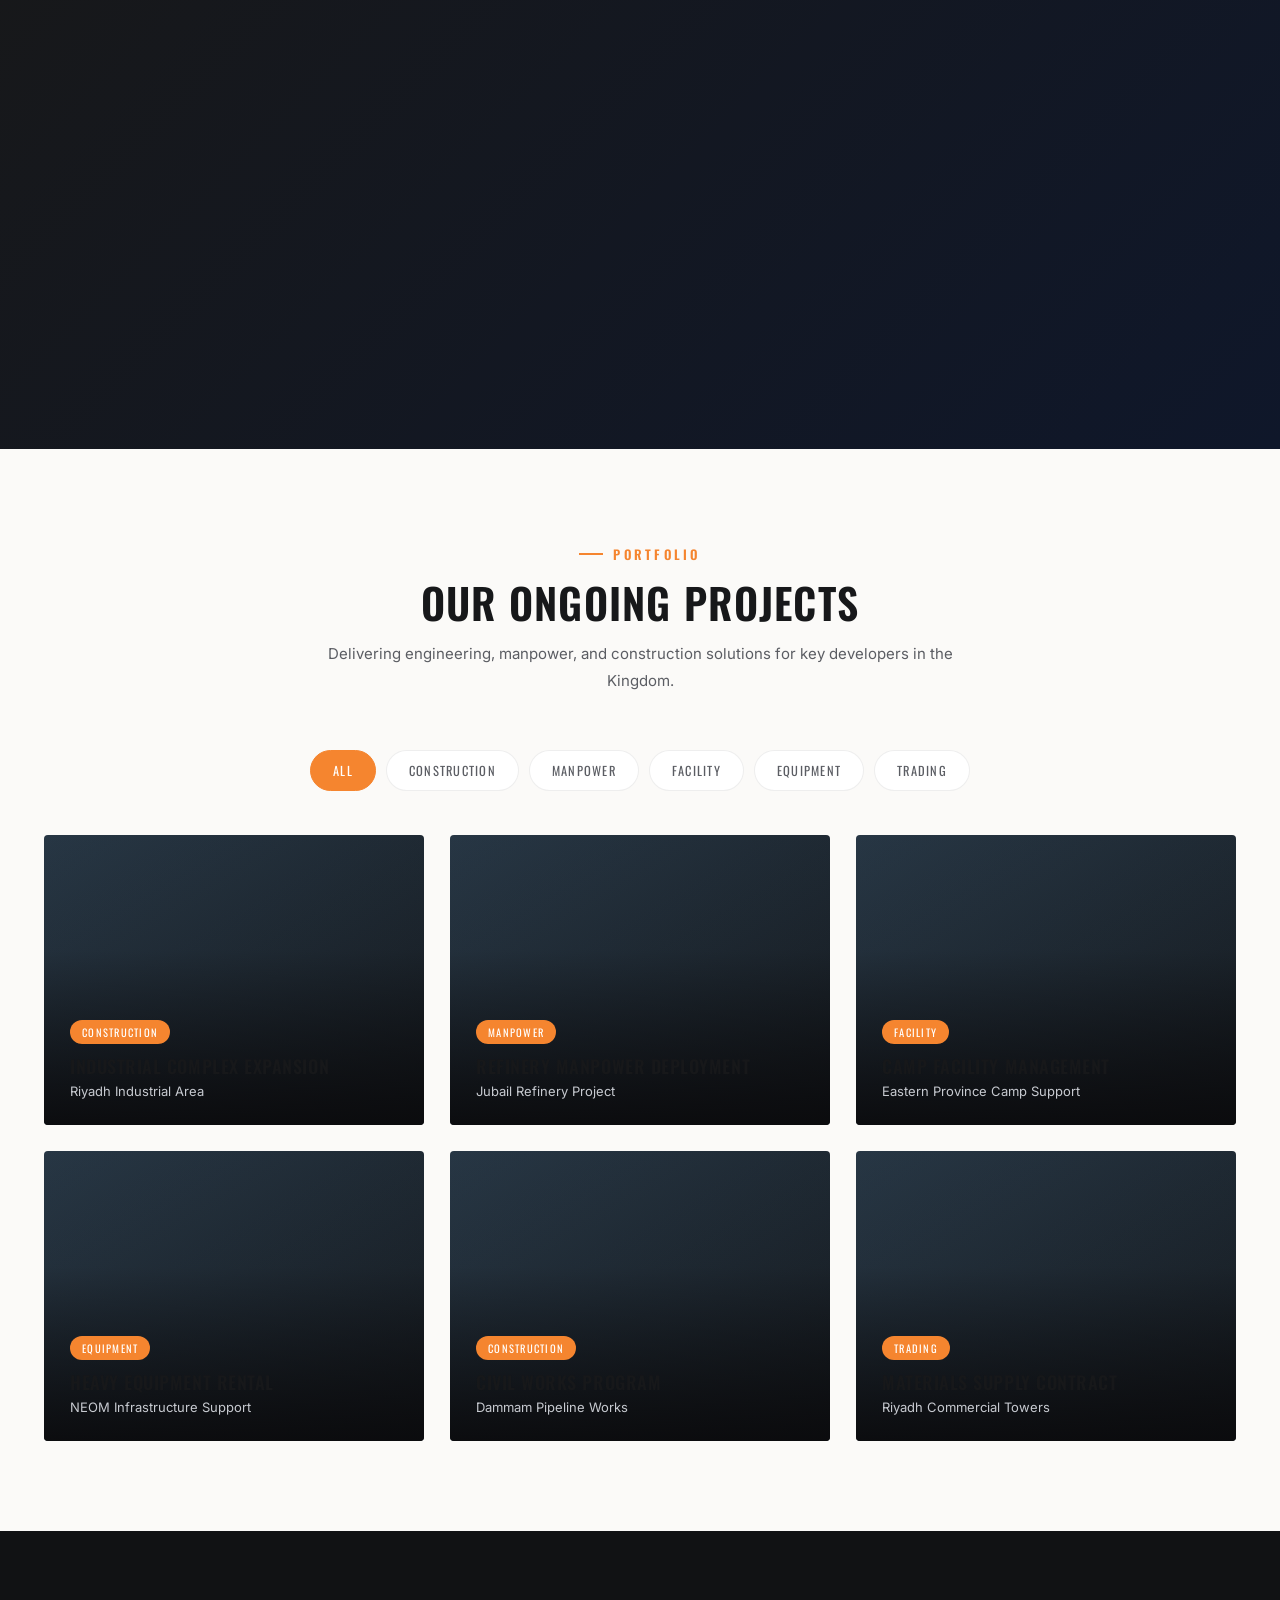
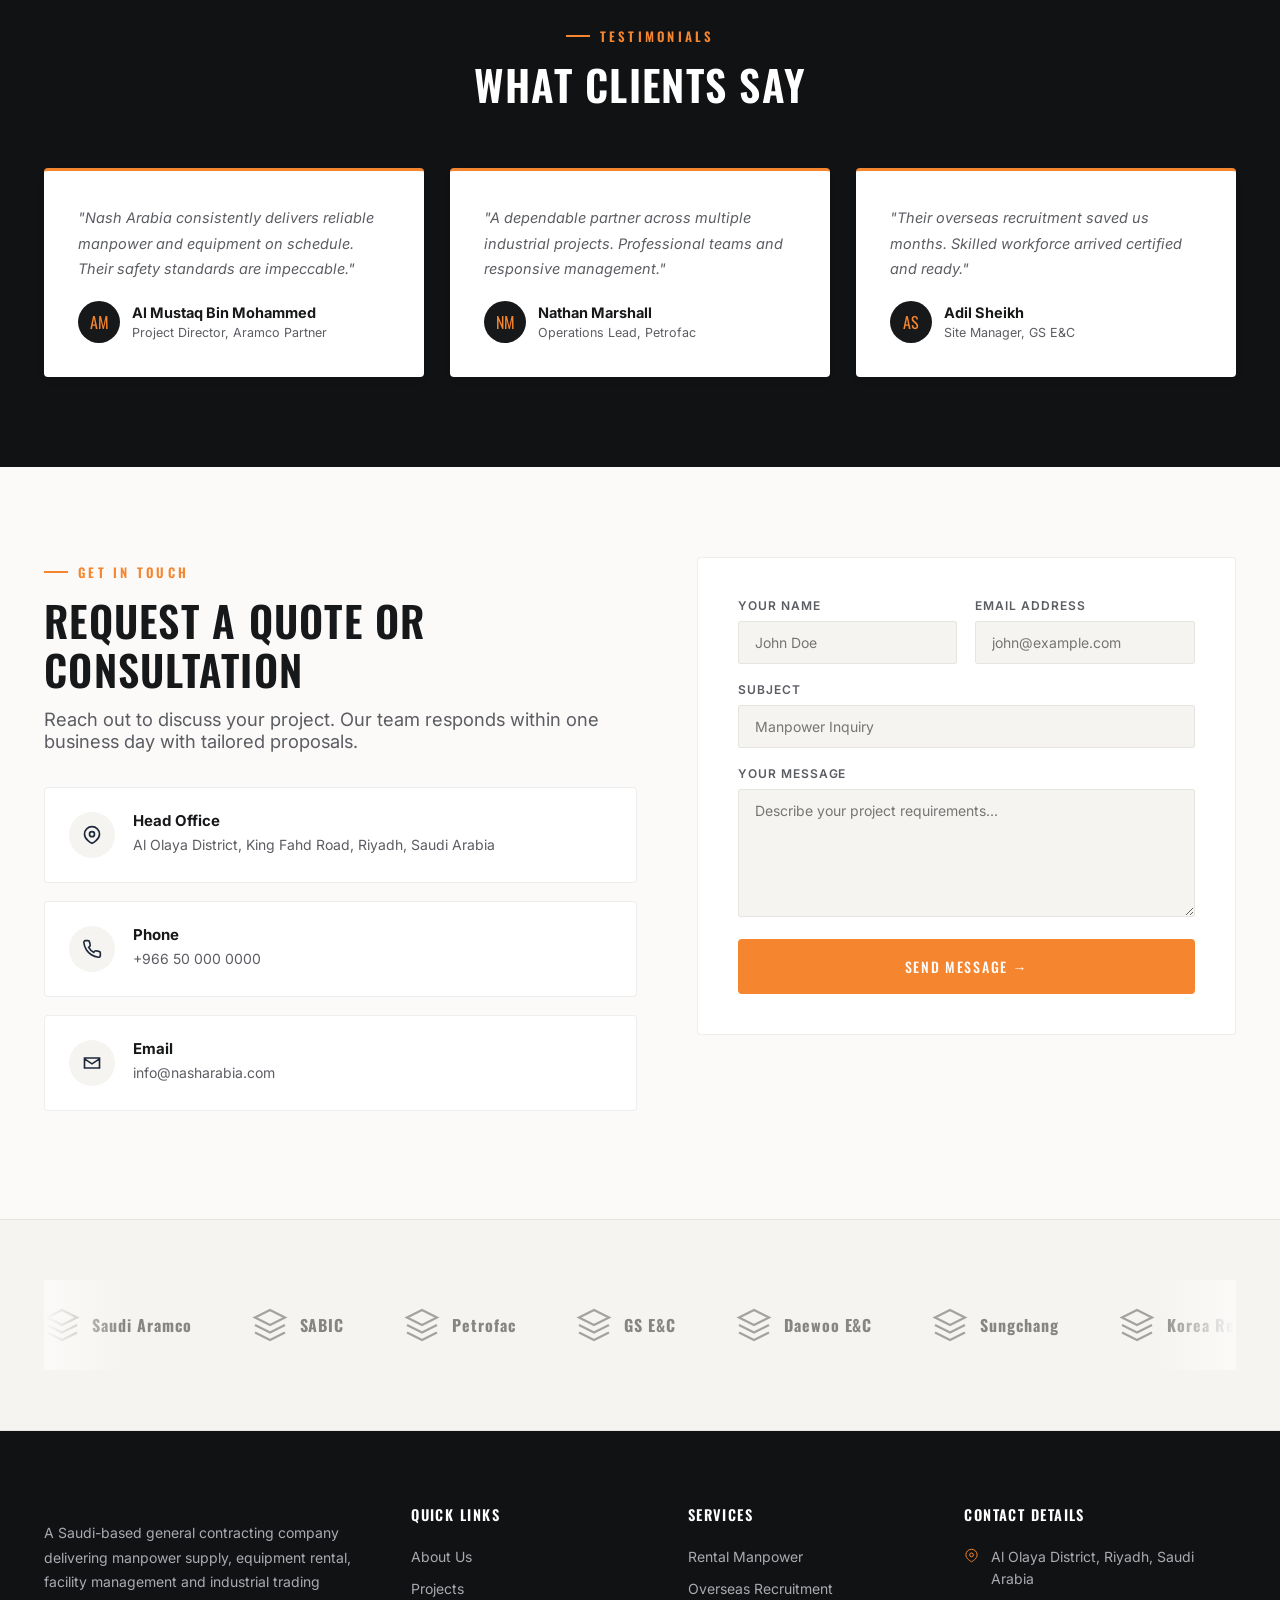
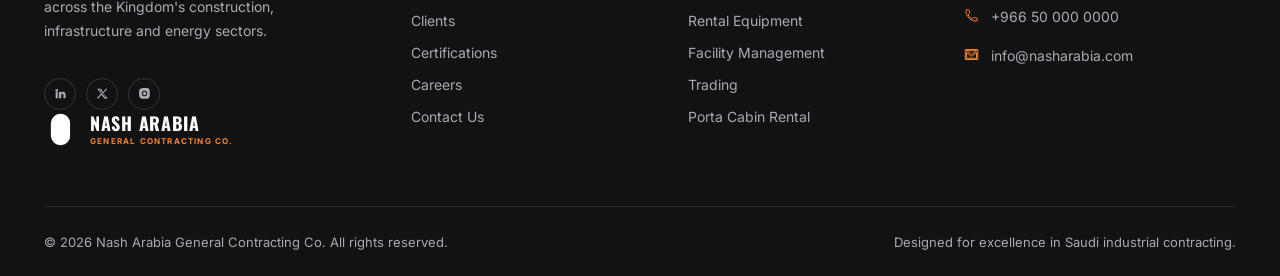
==== commit 1afb38af: "Update index.html" ====
--- a/index.html
+++ b/index.html
@@ -1,4 +1,4 @@
-  <!DOCTYPE html>
+<!DOCTYPE html>
 <html lang="en">
 <head>
 <meta charset="UTF-8" />
--- a/css/style.css
+++ b/css/style.css
@@ -0,0 +1,2488 @@
+/* ==========================================================================
+   NASH ARABIA — GENERAL CONTRACTING CO.
+   Premium Construction Design System & Stylesheet
+   ========================================================================== */
+
+:root {
+  /* Color Palette */
+  --primary-blue:      #004b87;         /* Deep industrial blue */
+  --primary-blue-soft: rgba(0, 75, 135, 0.88); /* Overlay blue */
+  --orange:            #f5852f;         /* Nash Arabia Brand Orange (Logo matching) */
+  --orange-dark:       #d86a16;
+  --orange-light:      #ffa562;
+  
+  --charcoal:          #17181A;         /* Dark backgrounds */
+  --charcoal-2:        #202225;
+  --charcoal-3:        #2A2C30;
+  
+  --steel:             #46545F;
+  --steel-light:       #7C8A94;
+  --off-white:         #F6F4F0;
+  --paper:             #FBFAF8;
+  
+  --ink:               #1E293B;         /* Body text color */
+  --ink-soft:          #5B5D63;
+  --line:              rgba(38, 38, 42, 0.08);
+  --line-dark:         rgba(255, 255, 255, 0.10);
+
+  /* Typography */
+  --font-display:      'Oswald', sans-serif;
+  --font-body:         'Inter', sans-serif;
+
+  /* Layout & Animation */
+  --container:         1240px;
+  --radius:            4px;
+  --ease:              cubic-bezier(.25, 1, .5, 1);
+  --transition-fast:   0.25s cubic-bezier(.25, 1, .5, 1);
+  --transition-normal: 0.45s cubic-bezier(.25, 1, .5, 1);
+}
+
+/* ==========================================================================
+   RESET & BASE STYLES
+   ========================================================================== */
+*, *::before, *::after {
+  box-sizing: border-box;
+}
+
+html {
+  scroll-behavior: smooth;
+  overflow-x: hidden;
+}
+
+@media (prefers-reduced-motion: reduce) {
+  html { scroll-behavior: auto; }
+  *, *::before, *::after {
+    animation-duration: 0.001ms !important;
+    animation-iteration-count: 1 !important;
+    transition-duration: 0.001ms !important;
+    scroll-behavior: auto !important;
+  }
+}
+
+body {
+  margin: 0;
+  font-family: var(--font-body);
+  color: var(--ink);
+  background: var(--paper);
+  -webkit-font-smoothing: antialiased;
+  overflow-x: hidden;
+}
+
+img {
+  max-width: 100%;
+  display: block;
+}
+
+a {
+  color: inherit;
+  text-decoration: none;
+  transition: color var(--transition-fast);
+}
+
+ul {
+  margin: 0;
+  padding: 0;
+  list-style: none;
+}
+
+button {
+  font-family: inherit;
+  cursor: pointer;
+  border: none;
+  background: none;
+  outline: none;
+}
+
+input, textarea, select {
+  font-family: inherit;
+}
+
+.container {
+  max-width: var(--container);
+  margin: 0 auto;
+  padding: 0 24px;
+}
+
+/* ==========================================================================
+   TYPOGRAPHY & UTILITIES
+   ========================================================================== */
+h1, h2, h3, h4, h5, h6 {
+  font-family: var(--font-display);
+  text-transform: uppercase;
+  letter-spacing: .03em;
+  line-height: 1.15;
+  margin: 0;
+  font-weight: 600;
+  color: var(--charcoal);
+}
+
+h2 {
+  font-size: clamp(28px, 3.8vw, 42px);
+}
+
+.eyebrow {
+  display: inline-flex;
+  align-items: center;
+  gap: 10px;
+  font-family: var(--font-display);
+  font-size: 13px;
+  letter-spacing: .25em;
+  text-transform: uppercase;
+  color: var(--orange);
+  font-weight: 600;
+  margin-bottom: 14px;
+}
+
+.eyebrow::before {
+  content: "";
+  width: 24px;
+  height: 2px;
+  background: var(--orange);
+  display: inline-block;
+}
+
+/* ==========================================================================
+   BUTTONS
+   ========================================================================== */
+.btn {
+  display: inline-flex;
+  align-items: center;
+  justify-content: center;
+  gap: 10px;
+  padding: 15px 32px;
+  font-family: var(--font-display);
+  font-size: 14px;
+  letter-spacing: .12em;
+  text-transform: uppercase;
+  border-radius: var(--radius);
+  border: 2px solid transparent;
+  font-weight: 500;
+  transition: all var(--transition-fast);
+  white-space: nowrap;
+}
+
+.btn-primary {
+  background: var(--orange);
+  color: #fff;
+  border-color: var(--orange);
+}
+
+.btn-primary:hover {
+  background: var(--orange-dark);
+  border-color: var(--orange-dark);
+  transform: translateY(-2px);
+  box-shadow: 0 12px 24px -8px rgba(232, 121, 69, 0.45);
+}
+
+.btn-outline {
+  background: transparent;
+  color: #fff;
+  border-color: rgba(255, 255, 255, 0.6);
+}
+
+.btn-outline:hover {
+  border-color: #fff;
+  background: rgba(255, 255, 255, 0.1);
+  transform: translateY(-2px);
+}
+
+.btn-dark {
+  background: var(--charcoal);
+  color: #fff;
+  border-color: var(--charcoal);
+}
+
+.btn-dark:hover {
+  background: var(--orange);
+  border-color: var(--orange);
+  transform: translateY(-2px);
+}
+
+.btn-block {
+  width: 100%;
+}
+
+/* ==========================================================================
+   LAYOUT SECTIONS
+   ========================================================================== */
+.section {
+  padding: 90px 0;
+  position: relative;
+}
+
+.section-dark {
+  background: var(--charcoal);
+  color: #fff;
+}
+
+.section-tight {
+  padding: 60px 0;
+}
+
+@media (max-width: 780px) {
+  .section { padding: 60px 0; }
+}
+
+.sec-head {
+  max-width: 680px;
+  margin: 0 auto 56px;
+  text-align: center;
+}
+
+.sec-head.left {
+  margin: 0 0 44px;
+  text-align: left;
+}
+
+.sec-head h2 {
+  color: var(--charcoal);
+}
+
+.section-dark .sec-head h2 {
+  color: #fff;
+}
+
+.sec-head p {
+  color: var(--ink-soft);
+  margin-top: 14px;
+  line-height: 1.8;
+  font-size: 15px;
+}
+
+.section-dark .sec-head p {
+  color: #b9bcc1;
+}
+
+/* ==========================================================================
+   TOP BAR (Deep Blue)
+   ========================================================================== */
+.topbar {
+  background: var(--charcoal);
+  color: rgba(255, 255, 255, 0.85);
+  font-size: 13px;
+  border-bottom: 1px solid rgba(255, 255, 255, 0.12);
+  position: relative;
+  z-index: 110;
+}
+
+.topbar .container {
+  display: flex;
+  align-items: center;
+  justify-content: space-between;
+  height: 42px;
+}
+
+.topbar-left {
+  display: flex;
+  align-items: center;
+  gap: 24px;
+}
+
+.topbar-left span {
+  display: flex;
+  align-items: center;
+  gap: 8px;
+}
+
+.topbar-left svg {
+  width: 14px;
+  height: 14px;
+  fill: var(--orange);
+  flex: none;
+}
+
+.topbar-left a {
+  color: rgba(255, 255, 255, 0.85);
+  display: inline-flex;
+  align-items: center;
+  gap: 6px;
+}
+
+.topbar-left a:hover {
+  color: var(--orange-light);
+}
+
+.topbar-social {
+  display: flex;
+  align-items: center;
+  gap: 12px;
+}
+
+.topbar-social a {
+  width: 24px;
+  height: 24px;
+  display: flex;
+  align-items: center;
+  justify-content: center;
+  border: 1px solid rgba(255, 255, 255, 0.18);
+  border-radius: 50%;
+  transition: all var(--transition-fast);
+}
+
+.topbar-social svg {
+  width: 11px;
+  height: 11px;
+  fill: rgba(255, 255, 255, 0.85);
+  transition: fill var(--transition-fast);
+}
+
+.topbar-social a:hover {
+  background: var(--orange);
+  border-color: var(--orange);
+}
+
+.topbar-social a:hover svg {
+  fill: #fff;
+}
+
+@media (max-width: 900px) {
+  .topbar-left span.hide-sm { display: none; }
+}
+
+@media (max-width: 640px) {
+  .topbar { font-size: 11px; }
+  .topbar-left { gap: 14px; }
+  .topbar-social { display: none; }
+}
+
+/* ==========================================================================
+   NAVIGATION BAR (Menu Left, Logo Right - Sticky)
+   ========================================================================== */
+.navbar {
+  background: #ffffff;
+  position: sticky;
+  top: 0;
+  z-index: 100;
+  box-shadow: 0 1px 0 rgba(0, 0, 0, 0.05);
+  transition: box-shadow var(--transition-fast), height var(--transition-fast);
+}
+
+.navbar.is-stuck {
+  box-shadow: 0 10px 30px -15px rgba(0, 0, 0, 0.1);
+}
+
+.navbar .container {
+  display: flex;
+  align-items: center;
+  justify-content: space-between;
+  height: 88px;
+  transition: height var(--transition-fast);
+}
+
+.navbar.is-stuck .container {
+  height: 72px;
+}
+
+/* Nav Links - Left Positioned */
+.nav-links {
+  display: flex;
+  align-items: center;
+  gap: 4px;
+  order: 1;
+}
+
+.nav-links > a {
+  display: flex;
+  align-items: center;
+  gap: 6px;
+  padding: 12px 16px;
+  font-family: var(--font-display);
+  font-size: 13.5px;
+  letter-spacing: .06em;
+  text-transform: uppercase;
+  color: var(--charcoal);
+  font-weight: 600;
+  position: relative;
+  transition: color var(--transition-fast);
+}
+
+.nav-links > a::after {
+  content: "";
+  position: absolute;
+  left: 16px;
+  right: 16px;
+  bottom: 2px;
+  height: 2px;
+  background: var(--orange);
+  transform: scaleX(0);
+  transform-origin: left;
+  transition: transform var(--transition-fast);
+}
+
+.nav-links > a:hover, 
+.nav-links > a.active {
+  color: var(--orange);
+}
+
+.nav-links > a:hover::after, 
+.nav-links > a.active::after {
+  transform: scaleX(1);
+}
+
+/* Dropdown Wrapper styling */
+.nav-dropdown-wrap {
+  position: relative;
+  order: 1;
+}
+
+.nav-dropdown-wrap > a {
+  display: flex;
+  align-items: center;
+  gap: 4px;
+  padding: 12px 16px;
+  font-family: var(--font-display);
+  font-size: 13.5px;
+  letter-spacing: .06em;
+  text-transform: uppercase;
+  color: var(--charcoal);
+  font-weight: 600;
+  position: relative;
+  transition: color var(--transition-fast);
+}
+
+.nav-dropdown-wrap > a::after {
+  content: "";
+  position: absolute;
+  left: 16px;
+  right: 16px;
+  bottom: 2px;
+  height: 2px;
+  background: var(--orange);
+  transform: scaleX(0);
+  transform-origin: left;
+  transition: transform var(--transition-fast);
+}
+
+.nav-dropdown-wrap:hover > a {
+  color: var(--orange);
+}
+
+.nav-dropdown-wrap:hover > a::after {
+  transform: scaleX(1);
+}
+
+.caret {
+  width: 9px;
+  height: 9px;
+  fill: none;
+  stroke: currentColor;
+  stroke-width: 2.5;
+  transition: transform var(--transition-fast);
+}
+
+.nav-dropdown-wrap:hover .caret {
+  transform: rotate(180deg);
+}
+
+/* Services Dropdown Panel */
+.dropdown {
+  position: absolute;
+  top: 100%;
+  left: 0;
+  min-width: 240px;
+  background: #ffffff;
+  border-top: 3px solid var(--orange);
+  box-shadow: 0 20px 40px -15px rgba(20, 20, 25, 0.22);
+  padding: 10px 0;
+  opacity: 0;
+  visibility: hidden;
+  transform: translateY(12px);
+  transition: all 0.3s var(--ease);
+  z-index: 150;
+}
+
+.nav-dropdown-wrap:hover .dropdown {
+  opacity: 1;
+  visibility: visible;
+  transform: translateY(0);
+}
+
+.dropdown a {
+  display: block;
+  padding: 11px 22px;
+  font-size: 13.5px;
+  font-weight: 500;
+  color: var(--ink-soft);
+  text-transform: none;
+  border-left: 3px solid transparent;
+  transition: all var(--transition-fast);
+}
+
+.dropdown a:hover {
+  background: var(--off-white);
+  color: var(--orange);
+  border-left-color: var(--orange);
+  padding-left: 26px;
+}
+
+/* Logo Brand Container - Right Positioned matching photo 2 */
+.brand {
+  display: flex;
+  align-items: center;
+  gap: 14px;
+  order: 2;
+  background: #ffffff;
+  padding: 8px 18px;
+  border: 1px solid var(--line);
+  box-shadow: 0 4px 15px -4px rgba(0, 0, 0, 0.05);
+  border-radius: var(--radius);
+  transition: transform var(--transition-fast);
+}
+
+.brand:hover {
+  transform: translateY(-1px);
+}
+
+.brand-mark {
+  width: 32px;
+  height: 40px;
+  object-fit: contain;
+  flex: none;
+}
+
+.brand-text {
+  display: flex;
+  flex-direction: column;
+  line-height: 1.1;
+  text-align: left;
+}
+
+.b1 {
+  font-family: var(--font-display);
+  font-size: 18px;
+  font-weight: 700;
+  letter-spacing: .04em;
+  color: var(--charcoal);
+  text-transform: uppercase;
+}
+
+.b2 {
+  font-size: 8px;
+  letter-spacing: .15em;
+  color: var(--orange);
+  font-weight: 700;
+  margin-top: 3px;
+  text-transform: uppercase;
+}
+
+/* Mobile Nav Toggle */
+.nav-toggle {
+  display: none;
+  flex-direction: column;
+  justify-content: center;
+  align-items: center;
+  gap: 5px;
+  width: 44px;
+  height: 44px;
+  order: 0;
+  z-index: 220;
+}
+
+.nav-toggle span {
+  width: 24px;
+  height: 2px;
+  background: var(--charcoal);
+  transition: all 0.3s var(--ease);
+}
+
+.nav-toggle.open span:nth-child(1) {
+  transform: translateY(7px) rotate(45deg);
+  background: #ffffff;
+}
+
+.nav-toggle.open span:nth-child(2) {
+  opacity: 0;
+}
+
+.nav-toggle.open span:nth-child(3) {
+  transform: translateY(-7px) rotate(-45deg);
+  background: #ffffff;
+}
+
+/* Navigation Backdrop Overlay */
+.nav-backdrop {
+  position: fixed;
+  inset: 0;
+  background: rgba(10, 12, 16, 0.65);
+  backdrop-filter: blur(4px);
+  -webkit-backdrop-filter: blur(4px);
+  opacity: 0;
+  visibility: hidden;
+  transition: opacity 0.35s var(--ease), visibility 0.35s var(--ease);
+  z-index: 180;
+}
+
+.nav-backdrop.open {
+  opacity: 1;
+  visibility: visible;
+}
+
+@media (max-width: 1080px) {
+  .nav-toggle {
+    display: flex;
+    order: 2;
+  }
+  
+  .nav-links {
+    position: fixed;
+    top: 0;
+    right: 0;
+    width: min(320px, 85vw);
+    height: 100vh;
+    background: var(--charcoal);
+    flex-direction: column;
+    align-items: stretch;
+    padding: 90px 0 40px 0;
+    transform: translateX(100%);
+    transition: transform 0.4s var(--ease);
+    z-index: 200;
+    overflow-y: auto;
+    gap: 0;
+    order: 1;
+    box-shadow: -10px 0 30px rgba(0, 0, 0, 0.3);
+  }
+  
+  .nav-links.open {
+    transform: translateX(0);
+  }
+  
+  .nav-links > a, 
+  .nav-dropdown-wrap > a {
+    color: #ffffff;
+    padding: 16px 24px;
+    min-height: 48px;
+    display: flex;
+    align-items: center;
+    justify-content: space-between;
+    border-bottom: 1px solid rgba(255, 255, 255, 0.08);
+  }
+  
+  .nav-links > a::after, 
+  .nav-dropdown-wrap > a::after {
+    display: none;
+  }
+  
+  .dropdown {
+    position: static;
+    opacity: 1;
+    visibility: visible;
+    transform: none;
+    box-shadow: none;
+    border-top: none;
+    background: var(--charcoal-2);
+    max-height: 0;
+    overflow: hidden;
+    padding: 0;
+    transition: max-height 0.38s var(--ease);
+  }
+  
+  .nav-dropdown-wrap.open .dropdown {
+    max-height: 450px;
+    padding: 8px 0;
+  }
+  
+  .dropdown a {
+    color: #cfd2d6;
+    padding: 12px 36px;
+    min-height: 44px;
+    display: flex;
+    align-items: center;
+    border-bottom: 1px solid rgba(255, 255, 255, 0.04);
+  }
+  
+  .dropdown a:hover {
+    background: rgba(255, 255, 255, 0.05);
+    color: var(--orange);
+    padding-left: 40px;
+  }
+  
+  .brand {
+    padding: 6px 12px;
+    box-shadow: none;
+    border: none;
+    order: 1;
+  }
+}
+
+@media (max-width: 440px) {
+  .navbar .container {
+    height: 72px;
+    padding: 0 16px;
+  }
+  .brand {
+    padding: 4px 6px;
+    gap: 8px;
+  }
+  .b1 {
+    font-size: 15px;
+  }
+  .b2 {
+    font-size: 7px;
+    letter-spacing: .1em;
+  }
+  .brand-mark {
+    width: 26px;
+    height: 34px;
+  }
+}
+
+/* ============ INTERIOR PAGE BANNER ============ */
+.banner {
+  position: relative;
+  background: linear-gradient(120deg, rgba(15, 23, 42, 0.95), rgba(15, 23, 42, 0.78)),
+              url('https://images.unsplash.com/photo-1541888946425-d81bb19240f5?auto=format&fit=crop&w=1800&q=80') center/cover;
+  color: #fff;
+  padding: 130px 0 80px;
+  text-align: center;
+  overflow: hidden;
+}
+
+.banner-eyebrow {
+  color: var(--orange-light);
+}
+
+.banner h1 {
+  font-size: clamp(30px, 4.5vw, 50px);
+}
+
+/* ==========================================================================
+   HERO BANNER LAYOUT (Matching Photo 2 Scaffolding Overlay)
+   ========================================================================== */
+.hero {
+  position: relative;
+  height: 90vh;
+  min-height: 600px;
+  max-height: 820px;
+  color: #fff;
+  overflow: hidden;
+  background: var(--charcoal);
+}
+
+.hero-slide {
+  position: absolute;
+  inset: 0;
+  opacity: 0;
+  visibility: hidden;
+  transition: opacity 1.2s var(--ease);
+  display: flex;
+  align-items: center;
+}
+
+.hero-slide.is-active {
+  opacity: 1;
+  visibility: visible;
+  z-index: 2;
+}
+
+.hero-slide .hero-bg {
+  position: absolute;
+  inset: 0;
+  background-size: cover;
+  background-position: center;
+  transform: scale(1.08);
+  transition: transform 7.5s linear;
+}
+
+.hero-slide.is-active .hero-bg {
+  transform: scale(1);
+}
+
+.hero-slide::before {
+  content: "";
+  position: absolute;
+  inset: 0;
+  background: rgba(15, 23, 42, 0.45); /* Overlay grid grid texture if needed */
+  z-index: 1;
+}
+
+/* Fallback Gradients for Hero BG */
+.hero-slide-1 .hero-bg { background: linear-gradient(135deg, #1e293b, #334155); }
+.hero-slide-2 .hero-bg { background: linear-gradient(135deg, #1e293b, #475569); }
+.hero-slide-3 .hero-bg { background: linear-gradient(135deg, #0f172a, #1e293b); }
+.hero-slide-4 .hero-bg { background: linear-gradient(135deg, #334155, #475569); }
+.hero-slide-5 .hero-bg { background: linear-gradient(135deg, #1e293b, #0f172a); }
+
+.hero-content {
+  position: relative;
+  z-index: 3;
+  width: 100%;
+  max-width: 900px;
+  margin: 0 auto 60px; /* Leave space for bottom floating cards */
+  text-align: center;
+  padding: 0 24px;
+  display: flex;
+  flex-direction: column;
+  align-items: center;
+}
+
+/* Horizontal dark heading bar matching photo 2 */
+.hero-title-box {
+  background: rgba(23, 24, 26, 0.9);
+  border-left: 6px solid var(--orange);
+  padding: 16px 36px;
+  width: 100%;
+  box-sizing: border-box;
+  text-align: center;
+  box-shadow: 0 8px 30px rgba(0, 0, 0, 0.25);
+  animation: heroUp .8s var(--ease) both;
+}
+
+.hero-title-box h1 {
+  font-family: var(--font-display);
+  font-size: clamp(24px, 4.4vw, 44px);
+  font-weight: 700;
+  letter-spacing: 0.05em;
+  text-transform: uppercase;
+  color: #ffffff;
+  margin: 0;
+  line-height: 1.15;
+}
+
+/* Blue transparent details block matching photo 2 */
+.hero-desc-box {
+  background: rgba(145, 145, 145, 0.9);
+  border-left: 6px solid var(--orange);
+  padding: 24px 36px;
+  width: 100%;
+  box-sizing: border-box;
+  margin-top: 0;
+  margin-bottom: 28px;
+  box-shadow: 0 15px 35px rgba(133, 132, 132, 0.25);
+  animation: heroUp .8s var(--ease) both .15s;
+}
+
+.hero-desc-box p {
+  font-family: var(--font-body);
+  font-size: clamp(14px, 1.8vw, 16px);
+  line-height: 1.75;
+  color: #ffffff;
+  margin: 0;
+  font-weight: 400;
+}
+
+.hero-ctas {
+  display: flex;
+  gap: 16px;
+  justify-content: center;
+  animation: heroUp .8s var(--ease) both .3s;
+}
+
+.hero-ctas .btn-primary {
+  background: #E8792D;
+  border-color: #E8792D;
+}
+.hero-ctas .btn-primary:hover {
+  background: #C0601C;
+  border-color: #C0601C;
+}
+
+@keyframes heroUp {
+  from { opacity: 0; transform: translateY(20px); }
+  to { opacity: 1; transform: translateY(0); }
+}
+
+.hero-dots {
+  position: absolute;
+  left: 50%;
+  transform: translateX(-50%);
+  bottom: 150px;
+  z-index: 4;
+  display: flex;
+  gap: 10px;
+}
+
+.hero-dots button {
+  width: 30px;
+  height: 4px;
+  background: rgba(255, 255, 255, 0.35);
+  border: none;
+  padding: 0;
+  transition: all 0.3s;
+}
+
+.hero-dots button.is-active {
+  background: var(--orange);
+  width: 44px;
+}
+
+.hero-arrows {
+  position: absolute;
+  z-index: 4;
+  bottom: 146px;
+  right: 32px;
+  display: flex;
+  gap: 10px;
+}
+
+@media (max-width: 900px) {
+  .hero-arrows { display: none; }
+  .hero-dots { bottom: 140px; }
+}
+
+@media (max-width: 768px) {
+  .hero {
+    height: auto;
+    min-height: 520px;
+    padding: 110px 0 70px;
+  }
+  .hero-content {
+    margin: 0 auto 30px;
+    padding: 0 16px;
+  }
+  .hero-title-box {
+    padding: 14px 20px;
+    border-left-width: 4px;
+  }
+  .hero-desc-box {
+    padding: 16px 20px;
+    border-left-width: 4px;
+    margin-bottom: 22px;
+  }
+  .hero-dots {
+    bottom: 20px;
+  }
+}
+
+@media (max-width: 480px) {
+  .hero {
+    padding: 95px 0 55px;
+  }
+  .hero-title-box {
+    padding: 12px 14px;
+  }
+  .hero-title-box h1 {
+    font-size: clamp(20px, 5.5vw, 30px);
+  }
+  .hero-desc-box {
+    padding: 14px 14px;
+  }
+  .hero-desc-box p {
+    font-size: 13.5px;
+    line-height: 1.6;
+  }
+  .hero-ctas {
+    flex-direction: column;
+    width: 100%;
+    gap: 10px;
+  }
+  .hero-ctas .btn {
+    width: 100%;
+    padding: 13px 20px;
+  }
+}
+
+.hero-arrow {
+  width: 44px;
+  height: 44px;
+  border-radius: 50%;
+  border: 1px solid rgba(255, 255, 255, 0.4);
+  background: rgba(255, 255, 255, 0.08);
+  display: flex;
+  align-items: center;
+  justify-content: center;
+  transition: all var(--transition-fast);
+}
+
+.hero-arrow:hover {
+  background: var(--orange);
+  border-color: var(--orange);
+}
+
+.hero-arrow svg {
+  width: 14px;
+  height: 14px;
+  fill: none;
+  stroke: #fff;
+  stroke-width: 2.5;
+}
+
+/* ==========================================================================
+   3D ROTATING BOX CARDS (Sitting Overlapping Hero bottom)
+   ========================================================================== */
+.service-float {
+  position: relative;
+  z-index: 20;
+  margin-top: -120px;
+  padding-bottom: 2px;
+}
+
+.service-float-grid {
+  display: grid;
+  grid-template-columns: repeat(4, 1fr);
+  gap: 0;
+  perspective: 1600px;
+  box-shadow: 0 35px 70px -15px rgba(10, 10, 12, 0.45);
+}
+
+.cube-container {
+  position: relative;
+  height: 270px;
+  width: 100%;
+  perspective: 1600px;
+  box-sizing: border-box;
+}
+
+.cube {
+  width: 100%;
+  height: 100%;
+  position: relative;
+  transform-style: preserve-3d;
+  transition: transform 0.65s cubic-bezier(0.2, 0.8, 0.25, 1);
+}
+
+.cube-container:hover .cube {
+  transform: rotateX(-90deg);
+}
+
+.cube-face {
+  position: absolute;
+  width: 100%;
+  height: 100%;
+  backface-visibility: hidden;
+  display: flex;
+  flex-direction: column;
+  justify-content: center;
+  align-items: center;
+  padding: 24px;
+  box-sizing: border-box;
+}
+
+/* Front Face: Premium Navy Blue */
+.cube-face.front {
+  background: var(--orange);
+  color: #ffffff;
+  transform: rotateX(0deg) translateZ(135px); /* Half of 270px container */
+  border-right: 1px solid rgba(255, 255, 255, 0.12);
+  transition: background 0.3s;
+  overflow: hidden;
+}
+
+.cube-container:last-child .cube-face.front {
+  border-right: none;
+}
+
+.cube-face.front h3 {
+  font-family: var(--font-display);
+  font-size: 23px;
+  font-weight: 700;
+  letter-spacing: 0.05em;
+  text-transform: uppercase;
+  margin: 0;
+  text-align: center;
+}
+
+.cube-face.front .cube-icon {
+  font-size: 2.2rem;
+  color: #ffffff;
+  margin-bottom: 16px;
+  transition: transform 0.3s;
+}
+
+.cube-container:hover .cube-face.front .cube-icon {
+  transform: scale(1.1);
+}
+
+/* Top Face: Dark Charcoal with Orange Highlight */
+.cube-face.top {
+  background: linear-gradient(135deg, var(--charcoal-2) 0%, var(--charcoal-3) 100%);
+  color: #ffffff;
+  transform: rotateX(90deg) translateZ(135px);
+  border-top: 3px solid var(--orange);
+  align-items: flex-start;
+  justify-content: space-between;
+}
+
+.cube-face.top h4 {
+  font-family: var(--font-display);
+  font-size: 15px;
+  color: var(--orange);
+  letter-spacing: 0.05em;
+  text-transform: uppercase;
+  margin-bottom: 12px;
+  font-weight: 600;
+}
+
+.cube-links {
+  list-style: none;
+  padding: 0;
+  margin: 0 0 14px 0;
+  width: 100%;
+  display: flex;
+  flex-direction: column;
+  gap: 8px;
+}
+
+.cube-links li {
+  position: relative;
+  padding-left: 14px;
+}
+
+.cube-links li::before {
+  content: "";
+  position: absolute;
+  left: 0;
+  top: 50%;
+  transform: translateY(-50%);
+  width: 5px;
+  height: 5px;
+  border-radius: 50%;
+  background: var(--orange);
+  transition: transform 0.3s;
+}
+
+.cube-links li:hover::before {
+  transform: translateY(-50%) scale(1.4);
+}
+
+.cube-links a {
+  font-size: 13px;
+  color: rgba(255, 255, 255, 0.85);
+  font-weight: 500;
+  transition: color 0.25s, padding-left 0.25s;
+  display: block;
+}
+
+.cube-links a:hover {
+  color: var(--orange);
+  padding-left: 4px;
+}
+
+.cube-more {
+  font-family: var(--font-display);
+  font-size: 12px;
+  letter-spacing: 0.1em;
+  text-transform: uppercase;
+  color: var(--orange);
+  display: inline-flex;
+  align-items: center;
+  gap: 6px;
+  font-weight: 600;
+  transition: color 0.3s;
+  margin-top: auto;
+}
+
+.cube-more:hover {
+  color: #fff;
+}
+
+.cube-more svg {
+  width: 12px;
+  height: 12px;
+  fill: none;
+  stroke: currentColor;
+  stroke-width: 2.2;
+  transition: transform 0.3s;
+}
+
+.cube-more:hover svg {
+  transform: translateX(4px);
+}
+
+/* Responsive Service Float Cards */
+@media (max-width: 980px) {
+  .service-float {
+    margin-top: -60px;
+  }
+  .service-float-grid {
+    grid-template-columns: repeat(2, 1fr);
+    gap: 16px;
+    box-shadow: none;
+    background: transparent;
+  }
+  .cube-container {
+    height: 240px;
+  }
+  .cube-face.front {
+    transform: rotateX(0deg) translateZ(120px);
+    border-right: none;
+    border-radius: var(--radius) var(--radius) 0 0;
+  }
+  .cube-face.top {
+    transform: rotateX(90deg) translateZ(120px);
+    border-radius: 0 0 var(--radius) var(--radius);
+  }
+}
+
+@media (max-width: 640px) {
+  .service-float {
+    margin-top: 30px;
+    margin-bottom: 20px;
+  }
+  .service-float-grid {
+    grid-template-columns: 1fr 1fr;
+    gap: 14px;
+  }
+  .cube-container {
+    height: auto;
+    min-height: 210px;
+    perspective: none;
+  }
+  .cube {
+    transform: none !important;
+    transform-style: flat;
+  }
+  .cube-face {
+    position: relative;
+    transform: none !important;
+    height: auto;
+    backface-visibility: visible;
+  }
+  .cube-face.front {
+    padding: 24px 16px 14px;
+    border-radius: var(--radius) var(--radius) 0 0;
+    border-bottom: 1px solid rgba(255, 255, 255, 0.15);
+    border-right: none;
+  }
+  .cube-face.top {
+    padding: 14px 16px 20px;
+    border-radius: 0 0 var(--radius) var(--radius);
+    border-top: none;
+  }
+}
+
+@media (max-width: 440px) {
+  .service-float-grid {
+    grid-template-columns: 1fr;
+    gap: 16px;
+  }
+}
+
+/* ==========================================================================
+   WELCOME SPLIT SECTION
+   ========================================================================== */
+.split {
+  display: grid;
+  grid-template-columns: 1fr 1fr;
+  gap: 70px;
+  align-items: center;
+}
+
+@media (max-width: 900px) {
+  .split { grid-template-columns: 1fr; gap: 40px; }
+}
+
+.split-copy h2 {
+  margin-bottom: 22px;
+}
+
+.split-copy p {
+  color: var(--ink-soft);
+  line-height: 1.8;
+  margin-bottom: 18px;
+  font-size: 15.5px;
+}
+
+.split-stats {
+  display: flex;
+  gap: 38px;
+  margin-top: 28px;
+}
+
+.split-stats div b {
+  display: block;
+  font-family: var(--font-display);
+  font-size: 34px;
+  color: var(--orange);
+}
+
+.split-stats div span {
+  font-size: 12.5px;
+  letter-spacing: .06em;
+  color: var(--ink-soft);
+  text-transform: uppercase;
+}
+
+.split-media {
+  position: relative;
+}
+
+.media-frame {
+  position: relative;
+  border-radius: 120px 120px 8px 8px;
+  aspect-ratio: 4/5;
+  overflow: hidden;
+  background: linear-gradient(160deg, #2C3E4E, #161B20);
+  box-shadow: 0 40px 60px -24px rgba(20, 20, 25, 0.35);
+}
+
+.media-frame svg {
+  position: absolute;
+  inset: 0;
+  width: 100%;
+  height: 100%;
+}
+
+.media-badge {
+  position: absolute;
+  left: -24px;
+  bottom: 34px;
+  background: var(--orange);
+  color: #fff;
+  padding: 20px 26px;
+  border-radius: var(--radius);
+  box-shadow: 0 20px 30px -12px rgba(232, 121, 45, 0.45);
+  font-family: var(--font-display);
+}
+
+.media-badge b {
+  display: block;
+  font-size: 28px;
+}
+
+.media-badge span {
+  font-size: 11px;
+  letter-spacing: .12em;
+}
+
+@media (max-width: 640px) {
+  .media-badge { left: 12px; bottom: 16px; padding: 14px 18px; }
+  .media-badge b { font-size: 20px; }
+}
+
+/* Reveal Elements */
+.reveal {
+  opacity: 0;
+  transform: translateY(30px);
+  transition: opacity 0.8s var(--ease), transform 0.8s var(--ease);
+}
+
+.reveal.is-visible {
+  opacity: 1;
+  transform: translateY(0);
+}
+
+.reveal-delay-1 { transition-delay: .1s; }
+.reveal-delay-2 { transition-delay: .2s; }
+.reveal-delay-3 { transition-delay: .3s; }
+
+/* ==========================================================================
+   FEATURE CARDS GRID (About page)
+   ========================================================================== */
+.grid-6 {
+  display: grid;
+  grid-template-columns: repeat(3, 1fr);
+  gap: 2px;
+  background: var(--line);
+}
+
+@media (max-width: 900px) {
+  .grid-6 { grid-template-columns: repeat(2, 1fr); }
+}
+
+@media (max-width: 560px) {
+  .grid-6 { grid-template-columns: 1fr; }
+}
+
+.feature-card {
+  background: #fff;
+  padding: 44px 34px;
+  position: relative;
+  transition: all 0.35s var(--ease);
+}
+
+.feature-card:hover {
+  background: var(--charcoal);
+  transform: translateY(-4px);
+  z-index: 2;
+}
+
+.feature-icon {
+  width: 54px;
+  height: 54px;
+  border-radius: 50% 50% 8px 8px;
+  background: var(--off-white);
+  display: flex;
+  align-items: center;
+  justify-content: center;
+  margin-bottom: 22px;
+  transition: background 0.35s;
+}
+
+.feature-card:hover .feature-icon {
+  background: var(--orange);
+}
+
+.feature-icon svg {
+  width: 24px;
+  height: 24px;
+  fill: none;
+  stroke: var(--orange);
+  stroke-width: 1.6;
+  transition: stroke 0.35s;
+}
+
+.feature-card:hover .feature-icon svg {
+  stroke: #fff;
+}
+
+.feature-card h3 {
+  font-size: 18px;
+  margin-bottom: 12px;
+  color: var(--charcoal);
+  transition: color 0.35s;
+}
+
+.feature-card:hover h3 {
+  color: #fff;
+}
+
+.feature-card p {
+  font-size: 14.5px;
+  color: var(--ink-soft);
+  line-height: 1.7;
+  margin: 0;
+  transition: color 0.35s;
+}
+
+.feature-card:hover p {
+  color: #c7cad0;
+}
+
+.feature-num {
+  position: absolute;
+  top: 26px;
+  right: 30px;
+  font-family: var(--font-display);
+  font-size: 13px;
+  color: var(--line);
+  transition: color 0.35s;
+}
+
+.feature-card:hover .feature-num {
+  color: rgba(255, 255, 255, 0.2);
+}
+
+/* ==========================================================================
+   SERVICES GRID (Our Offerings)
+   ========================================================================== */
+.services-grid {
+  display: grid;
+  grid-template-columns: repeat(3, 1fr);
+  gap: 30px;
+}
+
+@media (max-width: 980px) {
+  .services-grid { grid-template-columns: repeat(2, 1fr); }
+}
+
+@media (max-width: 640px) {
+  .services-grid { grid-template-columns: 1fr; }
+}
+
+.service-card {
+  background: #fff;
+  border-radius: var(--radius);
+  overflow: hidden;
+  box-shadow: 0 3px 10px rgba(0,0,0,0.04);
+  transition: transform 0.4s var(--ease), box-shadow 0.4s var(--ease);
+  display: flex;
+  flex-direction: column;
+}
+
+.service-card:hover {
+  transform: translateY(-6px);
+  box-shadow: 0 30px 48px -20px rgba(20, 20, 25, 0.25);
+}
+
+.service-media {
+  position: relative;
+  height: 200px;
+  background: linear-gradient(150deg, #2C3E4E, #161B20);
+  display: flex;
+  align-items: center;
+  justify-content: center;
+  overflow: hidden;
+}
+
+.service-media svg {
+  width: 60px;
+  height: 60px;
+  fill: none;
+  stroke: #fff;
+  stroke-width: 1.3;
+  opacity: .95;
+  transition: transform 0.5s var(--ease);
+}
+
+.service-card:hover .service-media svg {
+  transform: scale(1.1) rotate(-3deg);
+}
+
+.service-media::after {
+  content: "";
+  position: absolute;
+  inset: 0;
+  background: linear-gradient(0deg, rgba(232, 121, 45, 0.25), transparent 60%);
+}
+
+.service-body {
+  padding: 30px 26px 26px;
+  display: flex;
+  flex-direction: column;
+  gap: 12px;
+  flex: 1;
+}
+
+.service-body h3 {
+  font-size: 19px;
+  color: var(--charcoal);
+}
+
+.service-body p {
+  font-size: 14.5px;
+  color: var(--ink-soft);
+  line-height: 1.7;
+  margin: 0;
+  flex: 1;
+}
+
+.service-link {
+  display: inline-flex;
+  align-items: center;
+  gap: 6px;
+  margin-top: 6px;
+  font-family: var(--font-display);
+  font-size: 12.5px;
+  letter-spacing: .12em;
+  text-transform: uppercase;
+  color: var(--orange);
+}
+
+.service-link svg {
+  width: 14px;
+  height: 14px;
+  fill: none;
+  stroke: currentColor;
+  stroke-width: 2.2;
+  transition: transform 0.3s;
+}
+
+.service-card:hover .service-link svg {
+  transform: translateX(5px);
+}
+
+/* ==========================================================================
+   PORTFOLIO / PROJECTS
+   ========================================================================== */
+.filters {
+  display: flex;
+  flex-wrap: wrap;
+  gap: 10px;
+  justify-content: center;
+  margin-bottom: 44px;
+}
+
+.filter-btn {
+  padding: 10px 22px;
+  border-radius: 30px;
+  border: 1px solid var(--line);
+  background: #fff;
+  font-family: var(--font-display);
+  font-size: 12.5px;
+  letter-spacing: .1em;
+  text-transform: uppercase;
+  color: var(--ink-soft);
+  transition: all 0.3s var(--ease);
+}
+
+.filter-btn:hover {
+  border-color: var(--orange);
+  color: var(--orange);
+}
+
+.filter-btn.is-active {
+  background: var(--orange);
+  border-color: var(--orange);
+  color: #fff;
+}
+
+.projects-grid {
+  display: grid;
+  grid-template-columns: repeat(3, 1fr);
+  gap: 26px;
+}
+
+@media (max-width: 980px) {
+  .projects-grid { grid-template-columns: repeat(2, 1fr); }
+}
+
+@media (max-width: 640px) {
+  .projects-grid { grid-template-columns: 1fr; }
+}
+
+.project-card {
+  position: relative;
+  border-radius: var(--radius);
+  overflow: hidden;
+  height: 290px;
+  background: linear-gradient(150deg, #2C3E4E, #161B20);
+  transition: opacity 0.4s var(--ease), transform 0.5s var(--ease);
+}
+
+.project-card.is-hidden {
+  display: none;
+}
+
+.project-card svg.watermark {
+  position: absolute;
+  right: -10px;
+  bottom: -20px;
+  width: 170px;
+  height: 170px;
+  fill: none;
+  stroke: rgba(255, 255, 255, 0.06);
+  stroke-width: 1;
+}
+
+.project-overlay {
+  position: absolute;
+  inset: 0;
+  display: flex;
+  flex-direction: column;
+  justify-content: flex-end;
+  padding: 26px;
+  background: linear-gradient(0deg, rgba(10, 10, 12, 0.92), rgba(10, 10, 12, 0.15) 60%);
+  color: #fff;
+}
+
+.project-tag {
+  align-self: flex-start;
+  background: var(--orange);
+  padding: 4px 12px;
+  border-radius: 20px;
+  font-family: var(--font-display);
+  font-size: 10.5px;
+  letter-spacing: .12em;
+  text-transform: uppercase;
+  margin-bottom: 12px;
+}
+
+.project-overlay h3 {
+  font-size: 18px;
+  margin-bottom: 6px;
+}
+
+.project-overlay span {
+  font-size: 13px;
+  color: #c7cad0;
+}
+
+.project-card::before {
+  content: "";
+  position: absolute;
+  inset: 0;
+  background: rgba(232, 121, 45, 0);
+  transition: background 0.4s var(--ease);
+  z-index: 1;
+}
+
+.project-card:hover::before {
+  background: rgba(15, 16, 18, 0.15);
+}
+
+.project-card:hover {
+  transform: translateY(-5px);
+}
+
+/* ==========================================================================
+   CLIENT MARQUEE & TESTIMONIALS
+   ========================================================================== */
+.marquee {
+  overflow: hidden;
+  position: relative;
+  padding: 10px 0;
+}
+
+.marquee::before, .marquee::after {
+  content: "";
+  position: absolute;
+  top: 0;
+  bottom: 0;
+  width: 80px;
+  z-index: 2;
+}
+
+.marquee::before { left: 0; background: linear-gradient(90deg, var(--paper), transparent); }
+.marquee::after { right: 0; background: linear-gradient(-90deg, var(--paper), transparent); }
+.section-dark .marquee::before { background: linear-gradient(90deg, var(--charcoal), transparent); }
+.section-dark .marquee::after { background: linear-gradient(-90deg, var(--charcoal), transparent); }
+
+.marquee-track {
+  display: flex;
+  gap: 60px;
+  width: max-content;
+  animation: scrollX 35s linear infinite;
+}
+
+.marquee:hover .marquee-track {
+  animation-play-state: paused;
+}
+
+.client-logo {
+  display: flex;
+  align-items: center;
+  gap: 12px;
+  height: 70px;
+  flex: none;
+  filter: grayscale(1);
+  opacity: .5;
+  transition: all 0.3s var(--ease);
+}
+
+.client-logo:hover {
+  filter: grayscale(0);
+  opacity: 1;
+}
+
+.client-logo svg {
+  width: 36px;
+  height: 36px;
+  fill: none;
+  stroke: var(--steel);
+  stroke-width: 1.5;
+}
+
+.client-logo b {
+  font-family: var(--font-display);
+  font-size: 16px;
+  letter-spacing: .06em;
+  color: var(--charcoal);
+  white-space: nowrap;
+}
+
+.section-dark .client-logo b {
+  color: #fff;
+}
+
+.testi-grid {
+  display: grid;
+  grid-template-columns: repeat(3, 1fr);
+  gap: 26px;
+  margin-top: 60px;
+}
+
+@media (max-width: 900px) {
+  .testi-grid { grid-template-columns: 1fr; }
+}
+
+.testi-card {
+  background: #fff;
+  padding: 34px;
+  border-radius: var(--radius);
+  border-top: 3px solid var(--orange);
+  box-shadow: 0 4px 15px rgba(0,0,0,0.02);
+}
+
+.testi-card p {
+  color: var(--ink-soft);
+  line-height: 1.75;
+  font-size: 14.5px;
+  font-style: italic;
+  margin: 0 0 20px;
+}
+
+.testi-who {
+  display: flex;
+  align-items: center;
+  gap: 12px;
+}
+
+.testi-avatar {
+  width: 42px;
+  height: 42px;
+  border-radius: 50%;
+  background: var(--charcoal);
+  display: flex;
+  align-items: center;
+  justify-content: center;
+  color: var(--orange);
+  font-family: var(--font-display);
+}
+
+.testi-who b {
+  display: block;
+  font-size: 14.5px;
+  color: var(--charcoal);
+}
+
+.testi-who span {
+  font-size: 12.5px;
+  color: var(--ink-soft);
+}
+
+/* ==========================================================================
+   CERTIFICATIONS
+   ========================================================================== */
+.cert-grid {
+  display: grid;
+  grid-template-columns: repeat(4, 1fr);
+  gap: 24px;
+}
+
+@media (max-width: 980px) {
+  .cert-grid { grid-template-columns: repeat(2, 1fr); }
+}
+
+@media (max-width: 560px) {
+  .cert-grid { grid-template-columns: 1fr; }
+}
+
+.cert-card {
+  text-align: center;
+  background: #fff;
+  padding: 40px 24px;
+  border-radius: var(--radius);
+  border: 1px solid var(--line);
+  transition: all 0.35s var(--ease);
+}
+
+.cert-card:hover {
+  border-color: var(--orange);
+  transform: translateY(-5px);
+  box-shadow: 0 24px 40px -20px rgba(20, 20, 25, 0.2);
+}
+
+.cert-badge {
+  width: 80px;
+  height: 80px;
+  margin: 0 auto 20px;
+  position: relative;
+}
+
+.cert-badge svg {
+  width: 100%;
+  height: 100%;
+}
+
+.cert-card h3 {
+  font-size: 16px;
+  color: var(--charcoal);
+  margin-bottom: 8px;
+}
+
+.cert-card p {
+  font-size: 13px;
+  color: var(--ink-soft);
+  margin: 0;
+  line-height: 1.6;
+}
+
+/* ==========================================================================
+   STAT COUNTERS
+   ========================================================================== */
+.counters {
+  display: grid;
+  grid-template-columns: repeat(4, 1fr);
+  gap: 2px;
+  background: var(--line-dark);
+}
+
+@media (max-width: 780px) {
+  .counters { grid-template-columns: repeat(2, 1fr); }
+}
+
+.counter {
+  background: var(--charcoal-2);
+  padding: 48px 20px;
+  text-align: center;
+}
+
+.counter b {
+  display: flex;
+  align-items: baseline;
+  justify-content: center;
+  gap: 2px;
+  font-family: var(--font-display);
+  font-size: clamp(32px, 4vw, 48px);
+  color: var(--orange);
+}
+
+.counter span.label {
+  display: block;
+  margin-top: 10px;
+  font-size: 13px;
+  letter-spacing: .08em;
+  text-transform: uppercase;
+  color: #c7cad0;
+}
+
+/* Homepage Stats Section Styles */
+.stats-section {
+  position: relative;
+  padding: 90px 0;
+  background: var(--charcoal-2);
+  overflow: hidden;
+}
+.stats-section::before {
+  content: "";
+  position: absolute;
+  inset: 0;
+  background: url(https://images.unsplash.com/photo-1590644365607-1c6b6f2b8b74?auto=format&fit=crop&w=2000&q=80) center/cover;
+  opacity: .05;
+}
+.stats-grid {
+  position: relative;
+  display: grid;
+  grid-template-columns: repeat(4, 1fr);
+  gap: 40px;
+  text-align: center;
+}
+@media (max-width: 768px) {
+  .stats-grid {
+    grid-template-columns: repeat(2, 1fr);
+  }
+}
+@media (max-width: 480px) {
+  .stats-grid {
+    grid-template-columns: 1fr;
+  }
+}
+.stat {
+  position: relative;
+  padding: 24px 20px;
+  background: rgba(255, 255, 255, 0.02);
+  border: 1px solid rgba(255, 255, 255, 0.05);
+  border-radius: var(--radius);
+  transition: transform var(--transition-normal), background var(--transition-fast);
+}
+.stat:hover {
+  transform: translateY(-5px);
+  background: rgba(255, 255, 255, 0.04);
+  border-color: rgba(255, 255, 255, 0.1);
+}
+.stat-num {
+  display: inline;
+  font-family: var(--font-display);
+  font-weight: 700;
+  font-size: clamp(40px, 5.5vw, 64px);
+  color: var(--orange);
+  line-height: 1;
+}
+.stat-suffix {
+  font-family: var(--font-display);
+  font-weight: 700;
+  font-size: clamp(40px, 5.5vw, 64px);
+  color: var(--orange);
+}
+.stat-bar {
+  width: 40px;
+  height: 2px;
+  background: var(--orange);
+  margin: 16px auto;
+  opacity: 0.8;
+  transition: width 0.3s;
+}
+.stat:hover .stat-bar {
+  width: 60px;
+}
+.stat-label {
+  color: rgba(255, 255, 255, 0.75);
+  font-size: 13px;
+  text-transform: uppercase;
+  letter-spacing: .12em;
+  font-weight: 600;
+}
+
+/* ==========================================================================
+   CONTACT DETAILS & FORM
+   ========================================================================== */
+.contact-grid {
+  display: grid;
+  grid-template-columns: 1.1fr 1fr;
+  gap: 60px;
+  align-items: start;
+}
+
+@media (max-width: 960px) {
+  .contact-grid { grid-template-columns: 1fr; }
+}
+
+.contact-info-card {
+  display: flex;
+  gap: 18px;
+  padding: 24px;
+  background: #fff;
+  border-radius: var(--radius);
+  border: 1px solid var(--line);
+  margin-bottom: 18px;
+  transition: all 0.3s var(--ease);
+}
+
+.contact-info-card:hover {
+  border-color: var(--orange);
+  transform: translateX(5px);
+}
+
+.contact-icon {
+  width: 46px;
+  height: 46px;
+  border-radius: 50%;
+  background: var(--off-white);
+  display: flex;
+  align-items: center;
+  justify-content: center;
+  flex: none;
+}
+
+.contact-icon svg {
+  width: 20px;
+  height: 20px;
+  fill: none;
+  stroke: var(--orange);
+  stroke-width: 1.8;
+}
+
+.contact-info-card h4 {
+  font-size: 15px;
+  text-transform: none;
+  letter-spacing: 0;
+  color: var(--charcoal);
+  margin-bottom: 5px;
+  font-family: var(--font-body);
+  font-weight: 700;
+}
+
+.contact-info-card p {
+  font-size: 14px;
+  color: var(--ink-soft);
+  margin: 0;
+  line-height: 1.6;
+}
+
+.form-card {
+  background: #fff;
+  border-radius: var(--radius);
+  padding: 40px;
+  border: 1px solid var(--line);
+}
+
+.form-row {
+  display: grid;
+  grid-template-columns: 1fr 1fr;
+  gap: 18px;
+}
+
+@media (max-width: 560px) {
+  .form-row { grid-template-columns: 1fr; }
+}
+
+.field {
+  margin-bottom: 18px;
+}
+
+.field label {
+  display: block;
+  font-size: 12px;
+  letter-spacing: .08em;
+  text-transform: uppercase;
+  color: var(--ink-soft);
+  margin-bottom: 8px;
+  font-weight: 600;
+}
+
+.field input, .field select, .field textarea {
+  width: 100%;
+  padding: 12px 16px;
+  border: 1px solid var(--line);
+  border-radius: 3px;
+  font-size: 14px;
+  color: var(--charcoal);
+  background: var(--off-white);
+  transition: all var(--transition-fast);
+}
+
+.field input:focus, .field select:focus, .field textarea:focus {
+  outline: none;
+  border-color: var(--orange);
+  background: #fff;
+  box-shadow: 0 0 0 3px rgba(232, 121, 45, 0.15);
+}
+
+.field textarea {
+  resize: vertical;
+  min-height: 120px;
+}
+
+@media (max-width: 768px) {
+  .field input, .field select, .field textarea {
+    font-size: 16px; /* Prevents forced iOS Safari zoom */
+  }
+  .form-card {
+    padding: 24px 18px;
+  }
+}
+
+.form-note {
+  font-size: 12px;
+  color: var(--ink-soft);
+  margin-top: 6px;
+}
+
+.form-success {
+  display: none;
+  align-items: center;
+  gap: 12px;
+  background: #EEF7EE;
+  border: 1px solid #BFE3BF;
+  color: #2C6B2C;
+  padding: 14px 18px;
+  border-radius: 4px;
+  font-size: 14px;
+  margin-top: 16px;
+}
+
+.form-success.is-shown {
+  display: flex;
+}
+
+.map-frame {
+  border-radius: var(--radius);
+  overflow: hidden;
+  border: 1px solid var(--line);
+  margin-top: 30px;
+}
+
+.map-frame iframe {
+  width: 100%;
+  height: 320px;
+  border: 0;
+  display: block;
+  filter: grayscale(0.2) contrast(1.05);
+}
+
+/* CTA Strip (Accent orange) */
+.cta-strip {
+  background: linear-gradient(120deg, var(--orange), var(--orange-dark));
+  color: #fff;
+  padding: 56px 0;
+  text-align: center;
+}
+
+.cta-strip h2 {
+  font-size: clamp(24px, 3vw, 36px);
+  margin-bottom: 12px;
+}
+
+.cta-strip p {
+  opacity: .95;
+  margin-bottom: 24px;
+}
+
+.cta-strip .btn-outline {
+  border-color: rgba(255, 255, 255, 0.7);
+}
+
+.cta-strip .btn-outline:hover {
+  background: #fff;
+  color: var(--orange-dark);
+}
+
+/* ==========================================================================
+   CAREERS
+   ========================================================================== */
+.job-list {
+  display: flex;
+  flex-direction: column;
+  gap: 16px;
+}
+
+.job-card {
+  display: flex;
+  align-items: center;
+  justify-content: space-between;
+  gap: 20px;
+  flex-wrap: wrap;
+  background: #fff;
+  border: 1px solid var(--line);
+  border-radius: var(--radius);
+  padding: 24px 28px;
+  transition: all 0.3s var(--ease);
+}
+
+@media (max-width: 640px) {
+  .job-card {
+    flex-direction: column;
+    align-items: stretch;
+    padding: 20px 18px;
+  }
+  .job-card .btn {
+    width: 100%;
+  }
+}
+
+.job-card:hover {
+  border-color: var(--orange);
+  box-shadow: 0 20px 34px -20px rgba(20, 20, 25, 0.2);
+  transform: translateY(-2px);
+}
+
+.job-main h3 {
+  font-size: 17px;
+  color: var(--charcoal);
+  margin-bottom: 8px;
+  text-transform: none;
+  letter-spacing: 0;
+  font-family: var(--font-body);
+  font-weight: 700;
+}
+
+.job-meta {
+  display: flex;
+  gap: 16px;
+  flex-wrap: wrap;
+  font-size: 13px;
+  color: var(--ink-soft);
+}
+
+.job-meta span {
+  display: flex;
+  align-items: center;
+  gap: 6px;
+}
+
+.job-meta svg {
+  width: 14px;
+  height: 14px;
+  fill: none;
+  stroke: var(--orange);
+  stroke-width: 1.8;
+}
+
+.perks-grid {
+  display: grid;
+  grid-template-columns: repeat(4, 1fr);
+  gap: 24px;
+}
+
+@media (max-width: 900px) {
+  .perks-grid { grid-template-columns: repeat(2, 1fr); }
+}
+
+@media (max-width: 560px) {
+  .perks-grid { grid-template-columns: 1fr; }
+}
+
+.perk {
+  text-align: center;
+}
+
+.perk-icon {
+  width: 56px;
+  height: 56px;
+  margin: 0 auto 16px;
+  border-radius: 50%;
+  background: var(--charcoal-2);
+  display: flex;
+  align-items: center;
+  justify-content: center;
+}
+
+.perk-icon svg {
+  width: 24px;
+  height: 24px;
+  fill: none;
+  stroke: var(--orange);
+  stroke-width: 1.6;
+}
+
+.perk h4 {
+  font-size: 15px;
+  margin-bottom: 8px;
+}
+
+.perk p {
+  font-size: 13.5px;
+  color: #b9bcc1;
+  line-height: 1.6;
+}
+
+/* ==========================================================================
+   FOOTER (Dark and structured)
+   ========================================================================== */
+.footer {
+  background: #111214;
+  color: #a8abb1;
+  padding-top: 76px;
+}
+
+.footer-grid {
+  display: grid;
+  grid-template-columns: 1.4fr 1fr 1fr 1.2fr;
+  gap: 50px;
+  padding-bottom: 56px;
+  border-bottom: 1px solid rgba(255, 255, 255, 0.08);
+}
+
+@media (max-width: 900px) {
+  .footer-grid { grid-template-columns: 1fr 1fr; }
+}
+
+@media (max-width: 560px) {
+  .footer-grid { grid-template-columns: 1fr; gap: 38px; }
+}
+
+.footer-brand {
+  display: flex;
+  flex-direction: column;
+}
+
+.footer-brand p {
+  font-size: 14px;
+  line-height: 1.75;
+  margin-top: 14px;
+}
+
+.footer h4 {
+  color: #fff;
+  font-family: var(--font-display);
+  font-size: 14.5px;
+  letter-spacing: .1em;
+  margin-bottom: 22px;
+  text-transform: uppercase;
+}
+
+.footer-links li {
+  margin-bottom: 12px;
+}
+
+.footer-links a {
+  font-size: 14px;
+  transition: color var(--transition-fast), padding-left var(--transition-fast);
+}
+
+.footer-links a:hover {
+  color: var(--orange);
+  padding-left: 4px;
+}
+
+.footer-social {
+  display: flex;
+  gap: 10px;
+  margin-top: 20px;
+}
+
+.footer-social a {
+  width: 32px;
+  height: 32px;
+  border-radius: 50%;
+  border: 1px solid rgba(255, 255, 255, 0.15);
+  display: flex;
+  align-items: center;
+  justify-content: center;
+  transition: all var(--transition-fast);
+}
+
+.footer-social a:hover {
+  background: var(--orange);
+  border-color: var(--orange);
+}
+
+.footer-social svg {
+  width: 13px;
+  height: 13px;
+  fill: #a8abb1;
+}
+
+.footer-social a:hover svg {
+  fill: #fff;
+}
+
+.footer-contact li {
+  display: flex;
+  gap: 12px;
+  margin-bottom: 16px;
+  font-size: 14px;
+  line-height: 1.6;
+}
+
+.footer-contact svg {
+  width: 15px;
+  height: 15px;
+  fill: none;
+  stroke: var(--orange);
+  stroke-width: 1.6;
+  flex: none;
+  margin-top: 2px;
+}
+
+.footer-bottom {
+  display: flex;
+  justify-content: space-between;
+  align-items: center;
+  padding: 26px 0;
+  font-size: 13px;
+  flex-wrap: wrap;
+  gap: 10px;
+  border-top: 1px solid rgba(255,255,255,0.02);
+}
+
+.footer-bottom a:hover {
+  color: var(--orange);
+}
+
+@media (max-width: 480px) {
+  .container {
+    padding: 0 16px;
+  }
+  .footer-bottom {
+    flex-direction: column;
+    text-align: center;
+    gap: 8px;
+  }
+}
+
+/* ==========================================================================
+   BACK TO TOP BUTTON & UTILITIES
+   ========================================================================== */
+.to-top {
+  position: fixed;
+  right: 24px;
+  bottom: 24px;
+  width: 46px;
+  height: 46px;
+  border-radius: 50%;
+  background: var(--orange);
+  display: flex;
+  align-items: center;
+  justify-content: center;
+  box-shadow: 0 12px 24px -10px rgba(232, 121, 45, 0.6);
+  z-index: 150;
+  opacity: 0;
+  visibility: hidden;
+  transform: translateY(12px);
+  transition: all 0.3s var(--ease);
+  border: none;
+}
+
+@media (max-width: 480px) {
+  .to-top {
+    right: 16px;
+    bottom: 16px;
+    width: 42px;
+    height: 42px;
+  }
+}
+
+.to-top.is-shown {
+  opacity: 1;
+  visibility: visible;
+  transform: translateY(0);
+}
+
+.to-top svg {
+  width: 18px;
+  height: 18px;
+  fill: none;
+  stroke: #fff;
+  stroke-width: 2.5;
+}
+
+.divider-arch {
+  height: 30px;
+  background: var(--paper);
+}
+
+::selection {
+  background: var(--orange);
+  color: #fff;
+}
